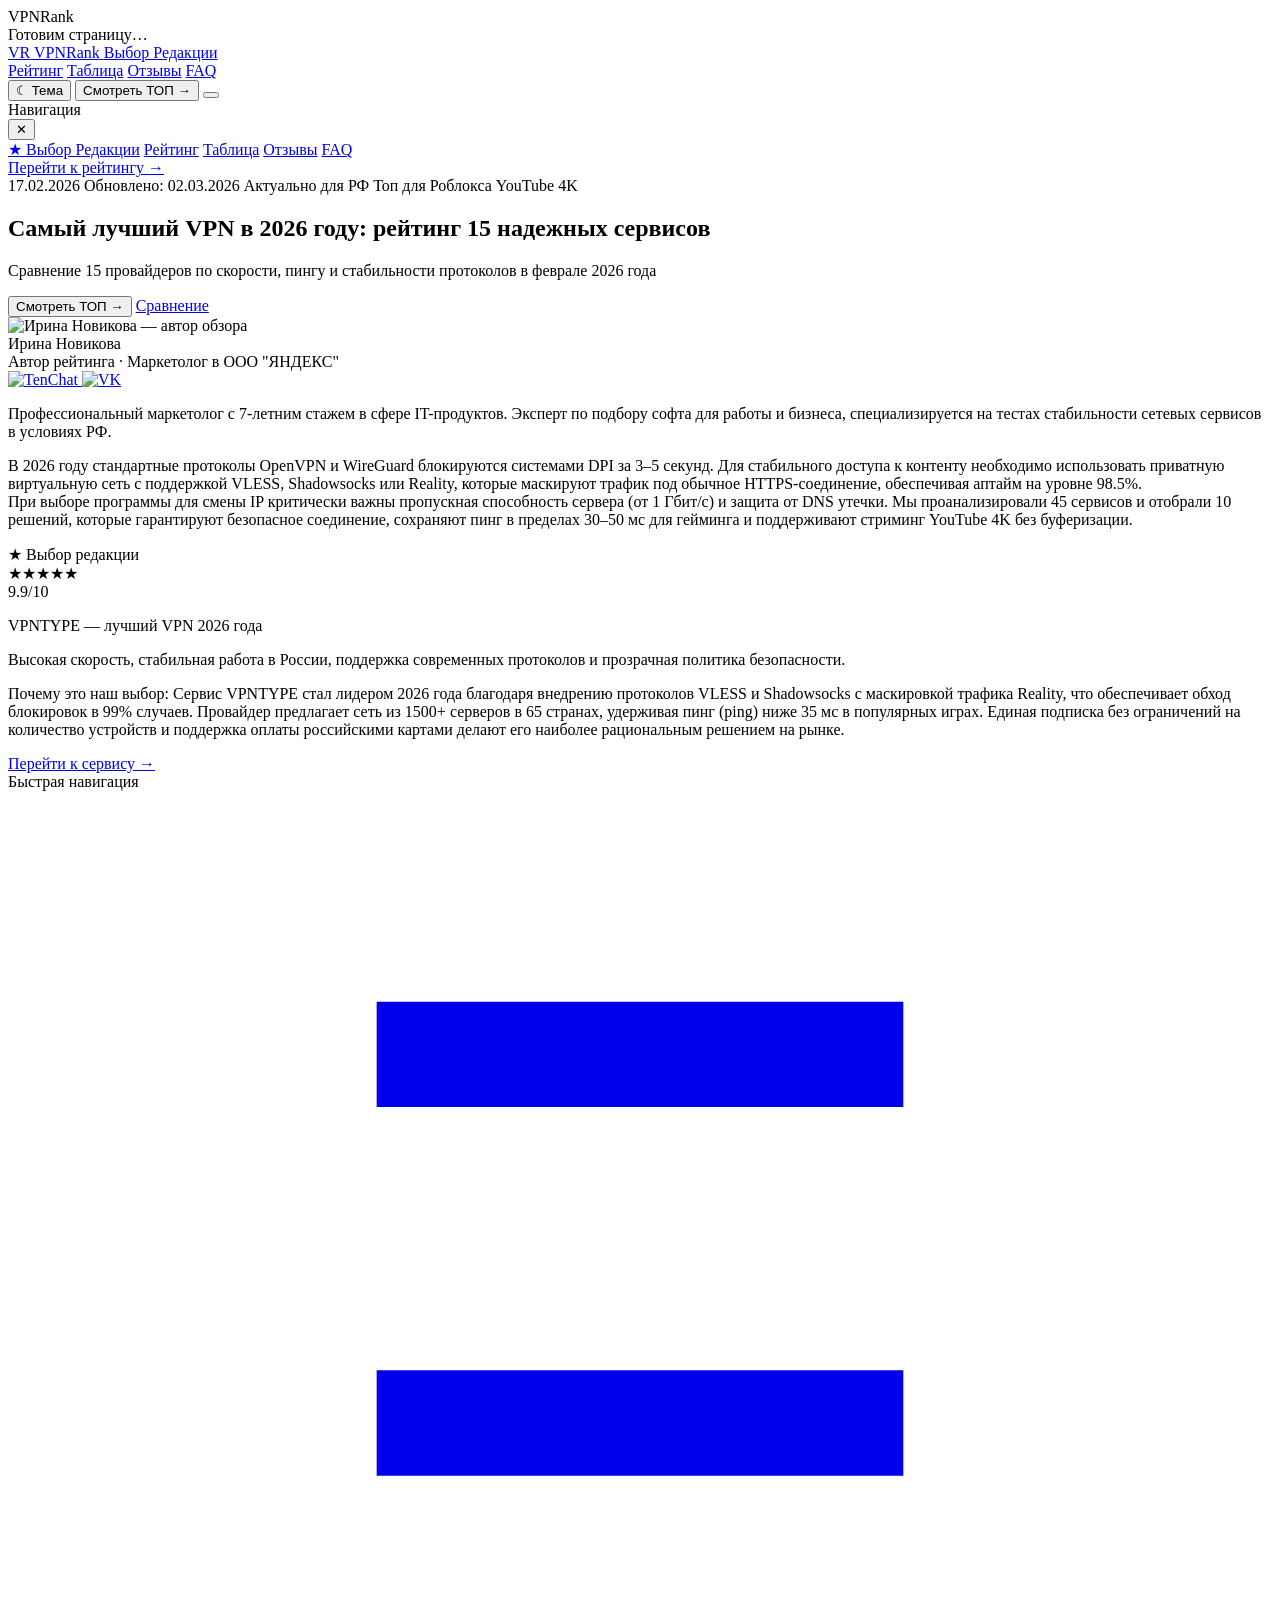
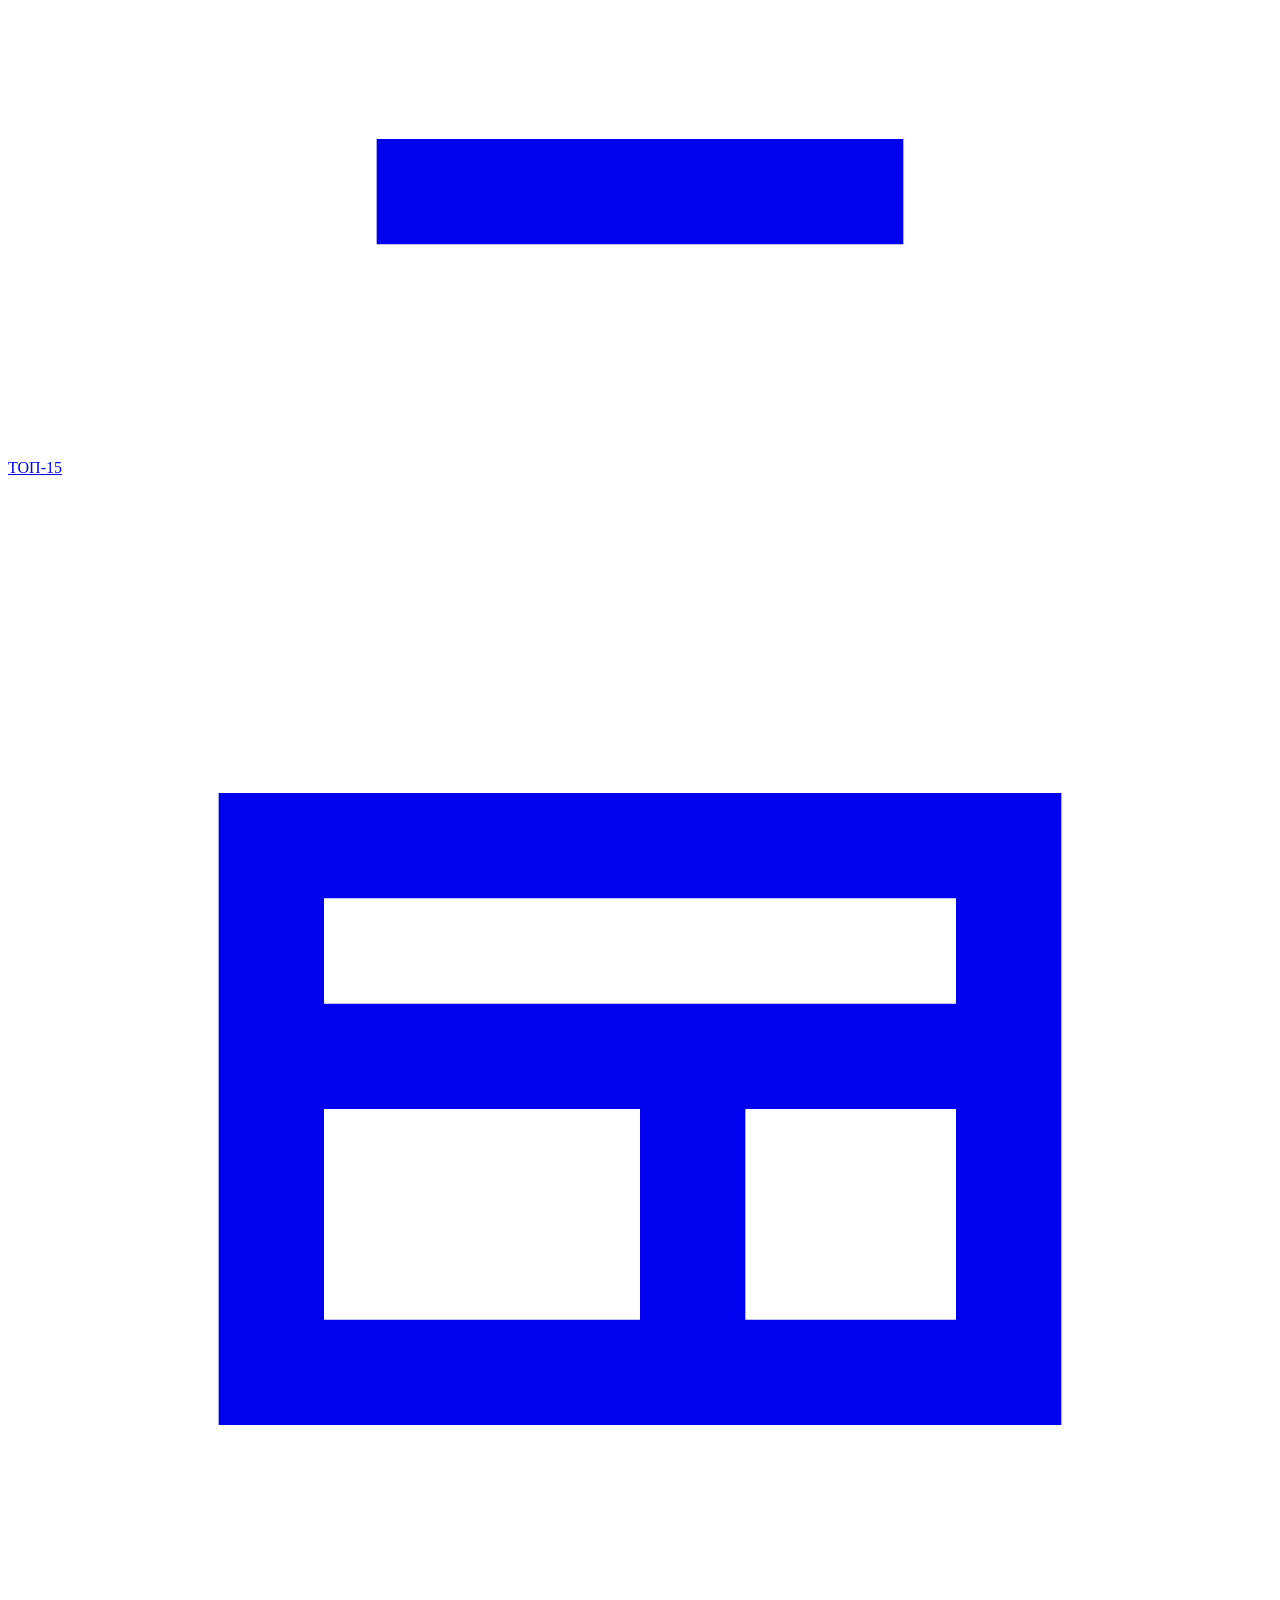
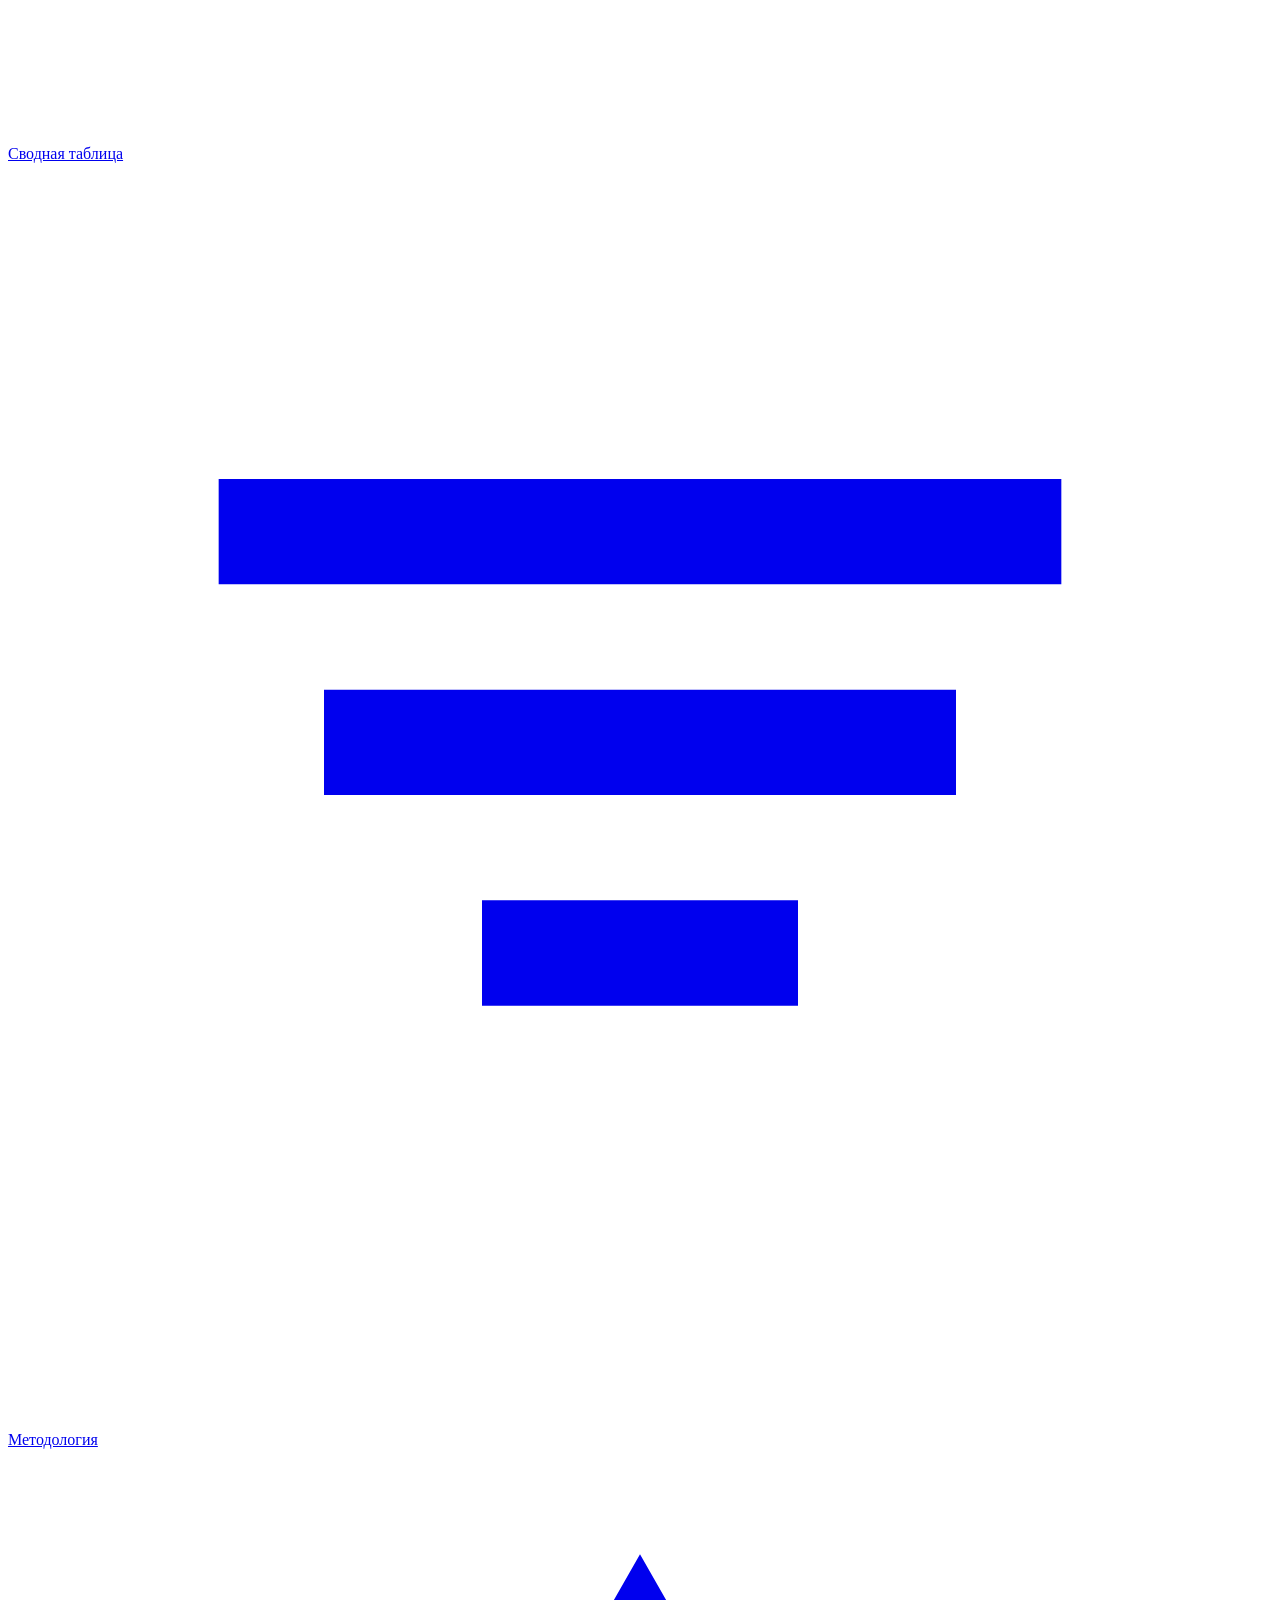
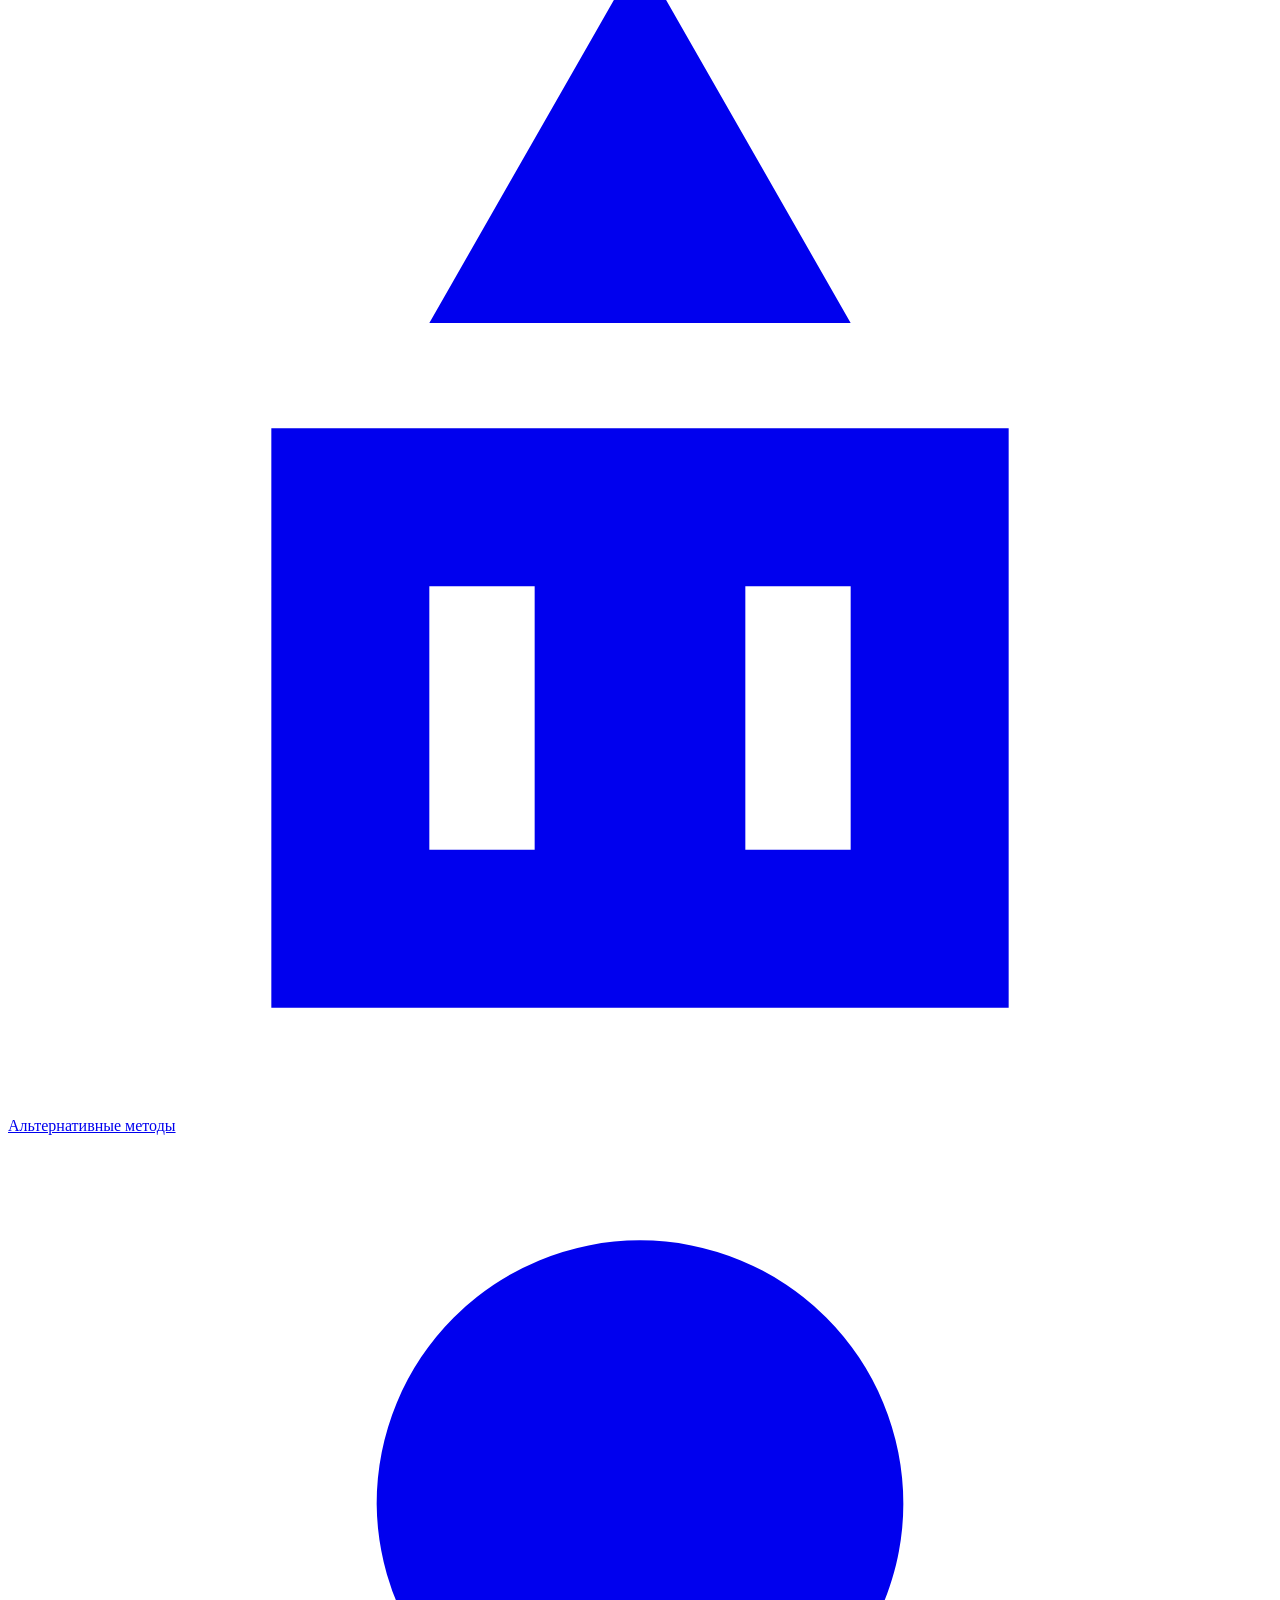
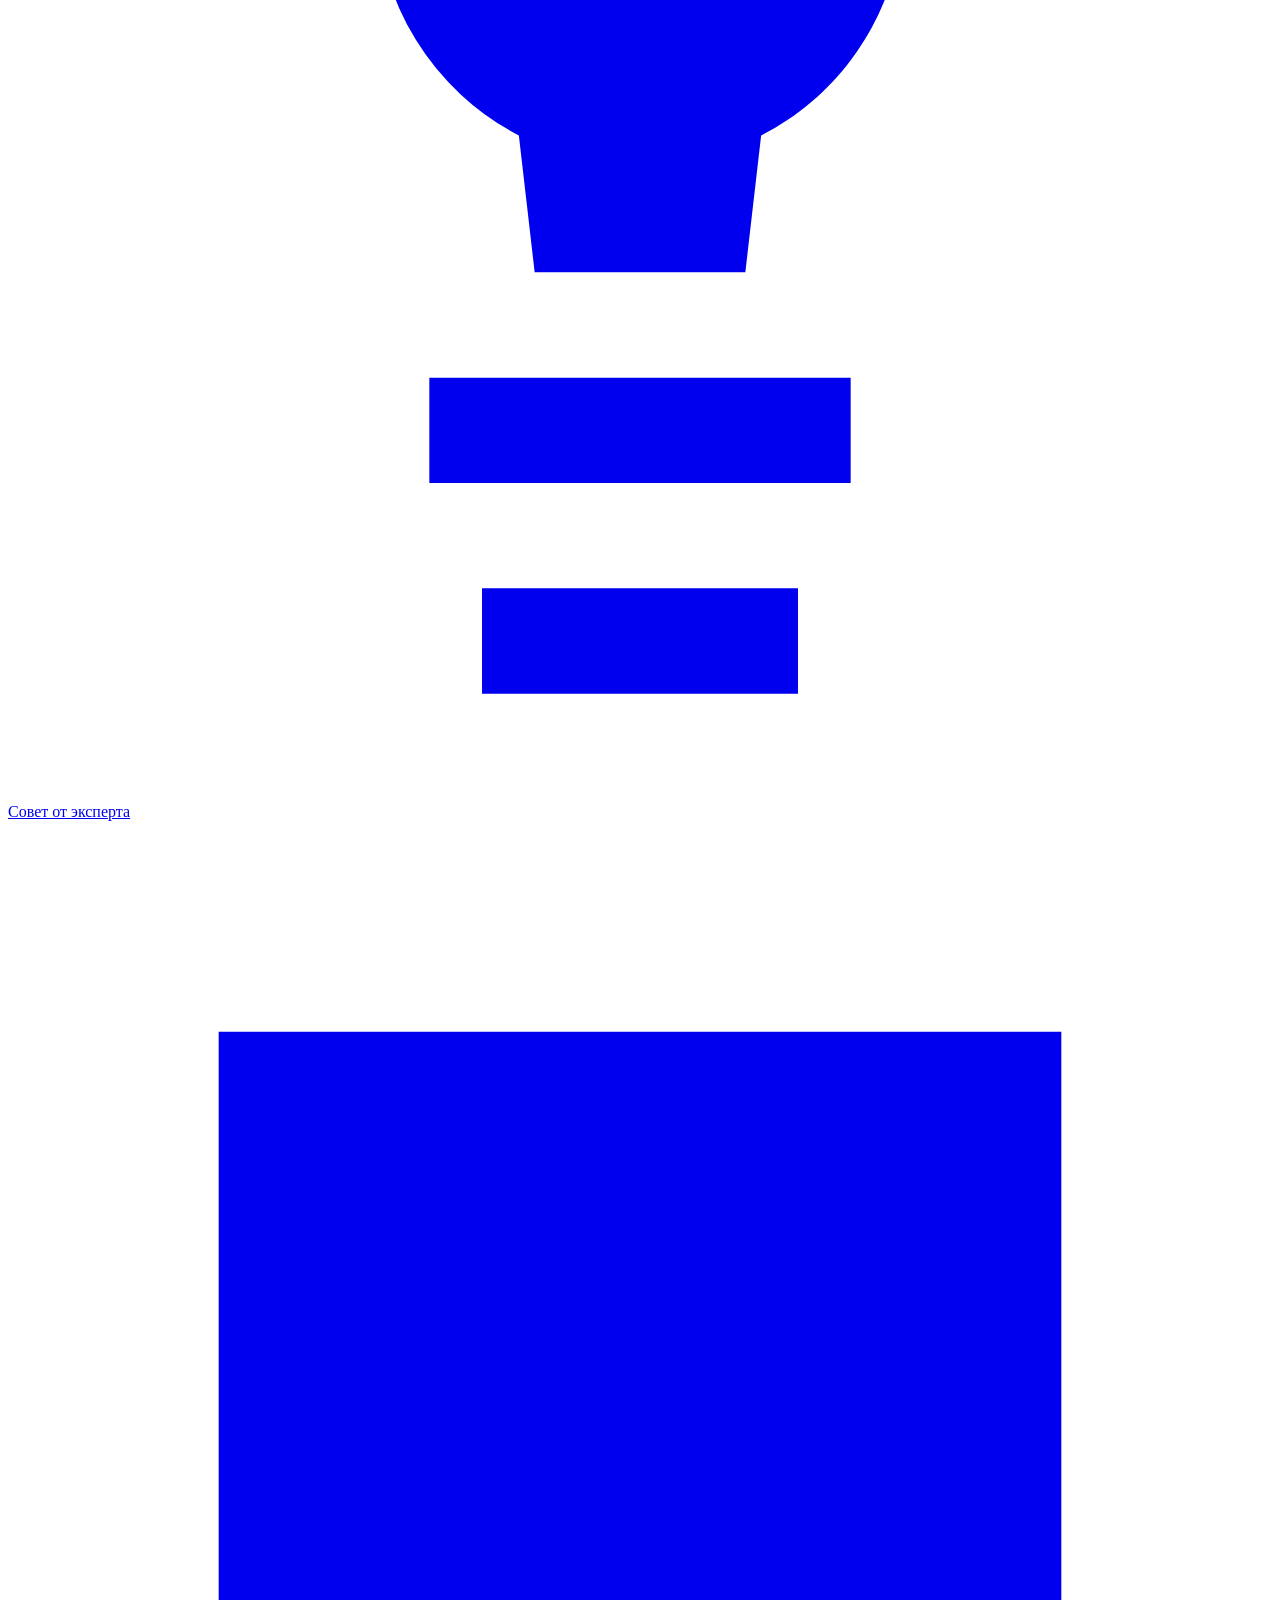
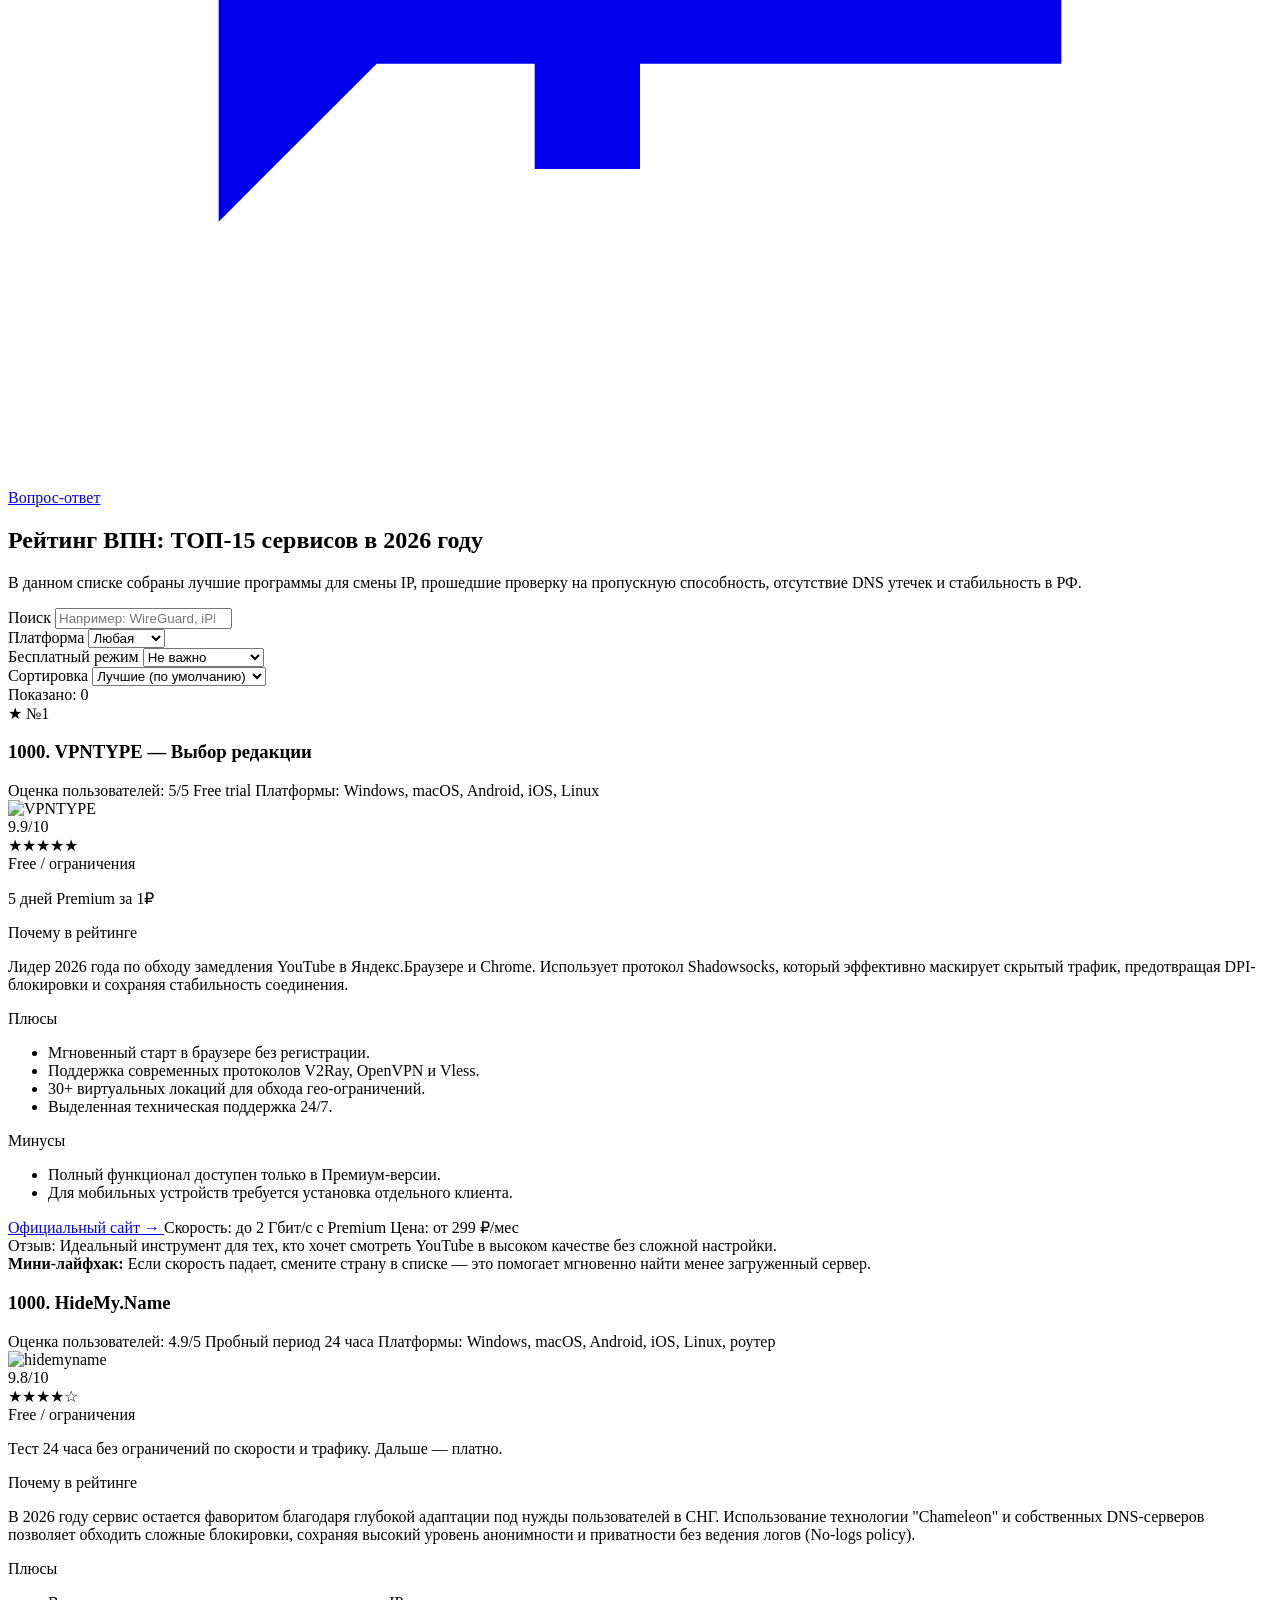
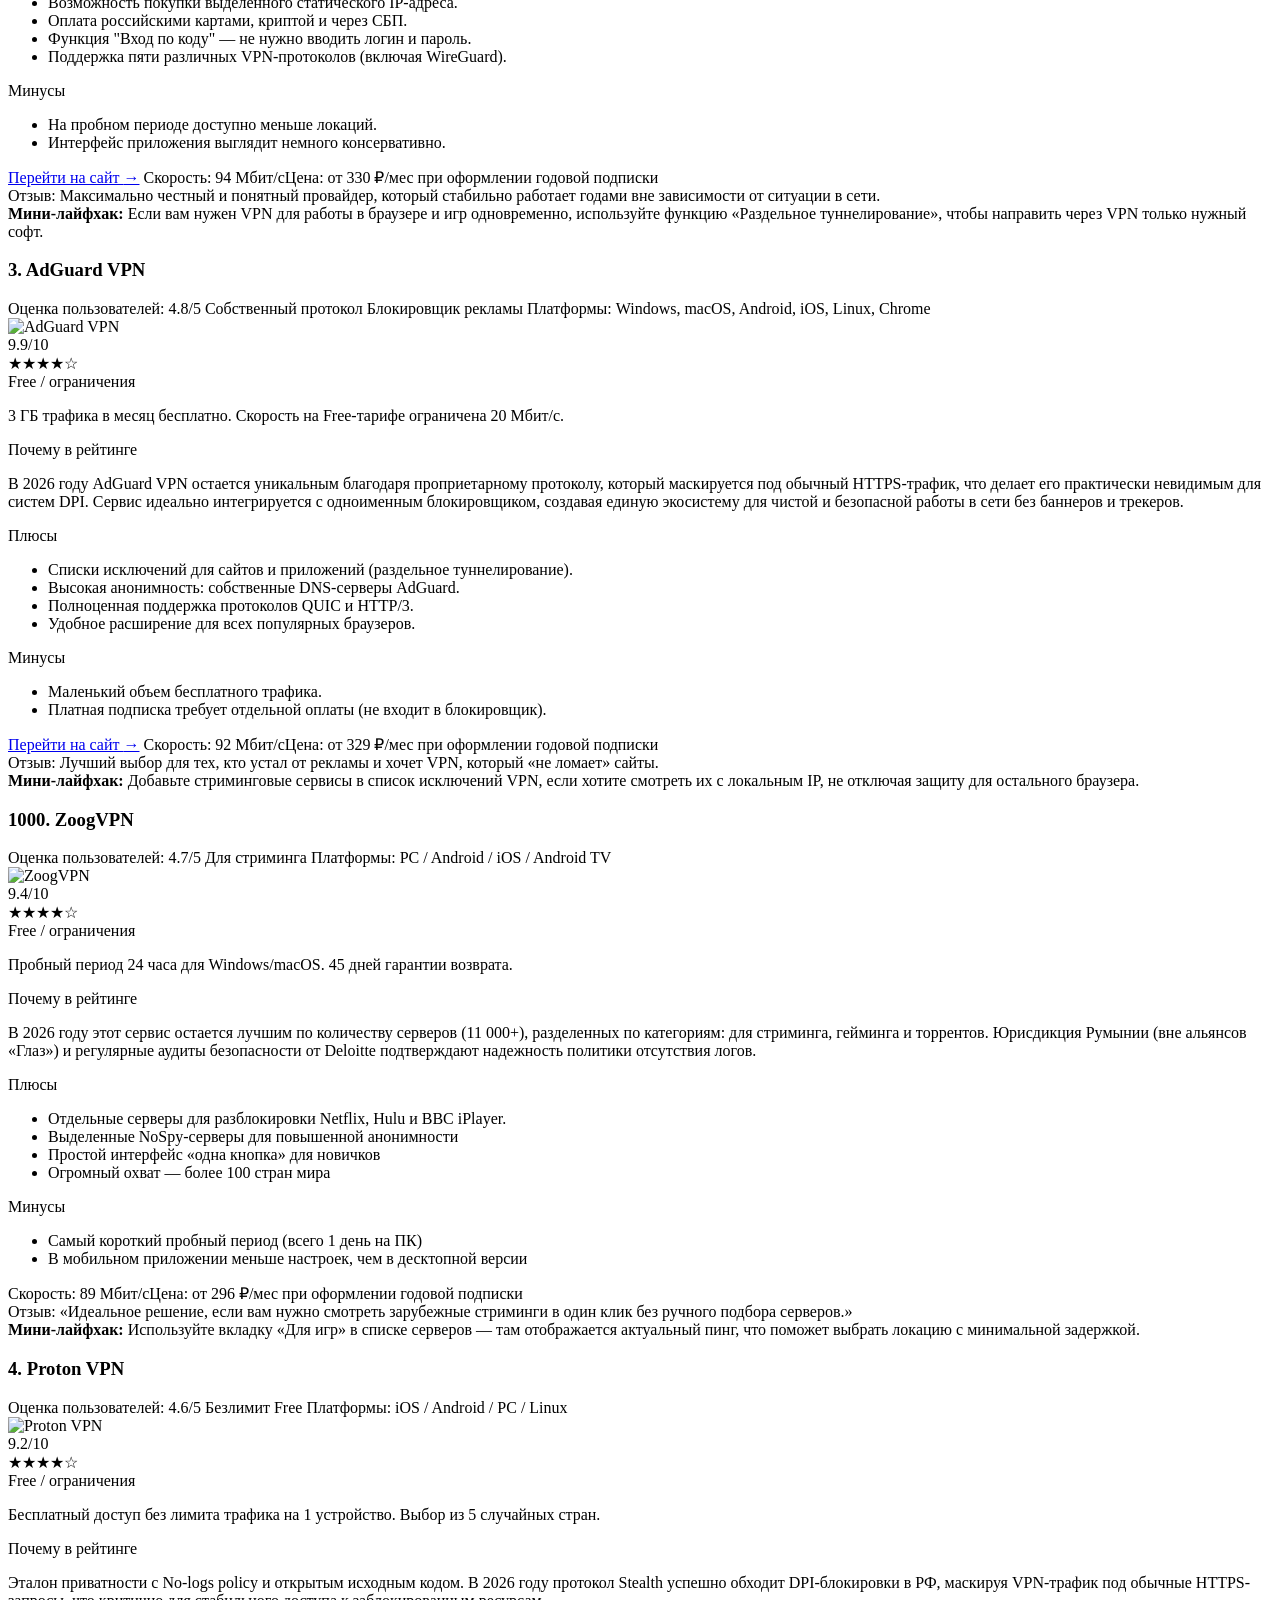
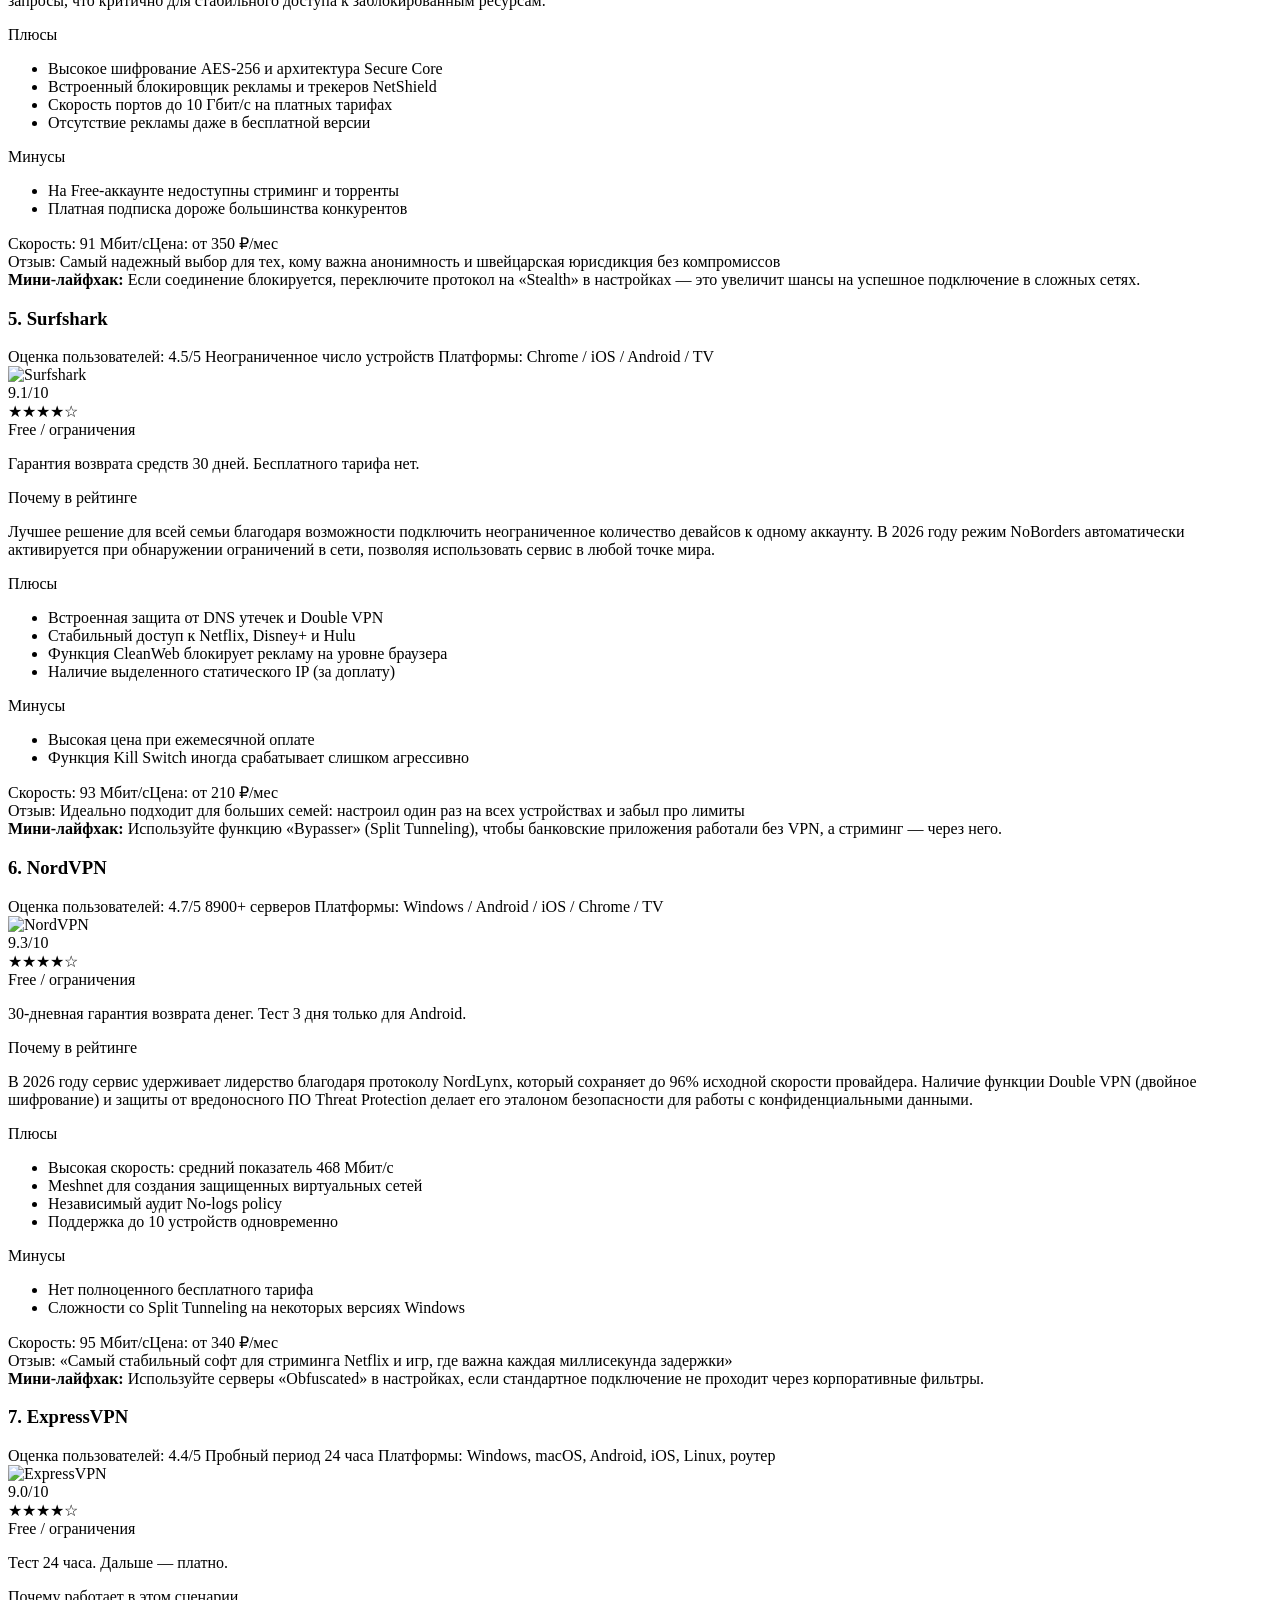
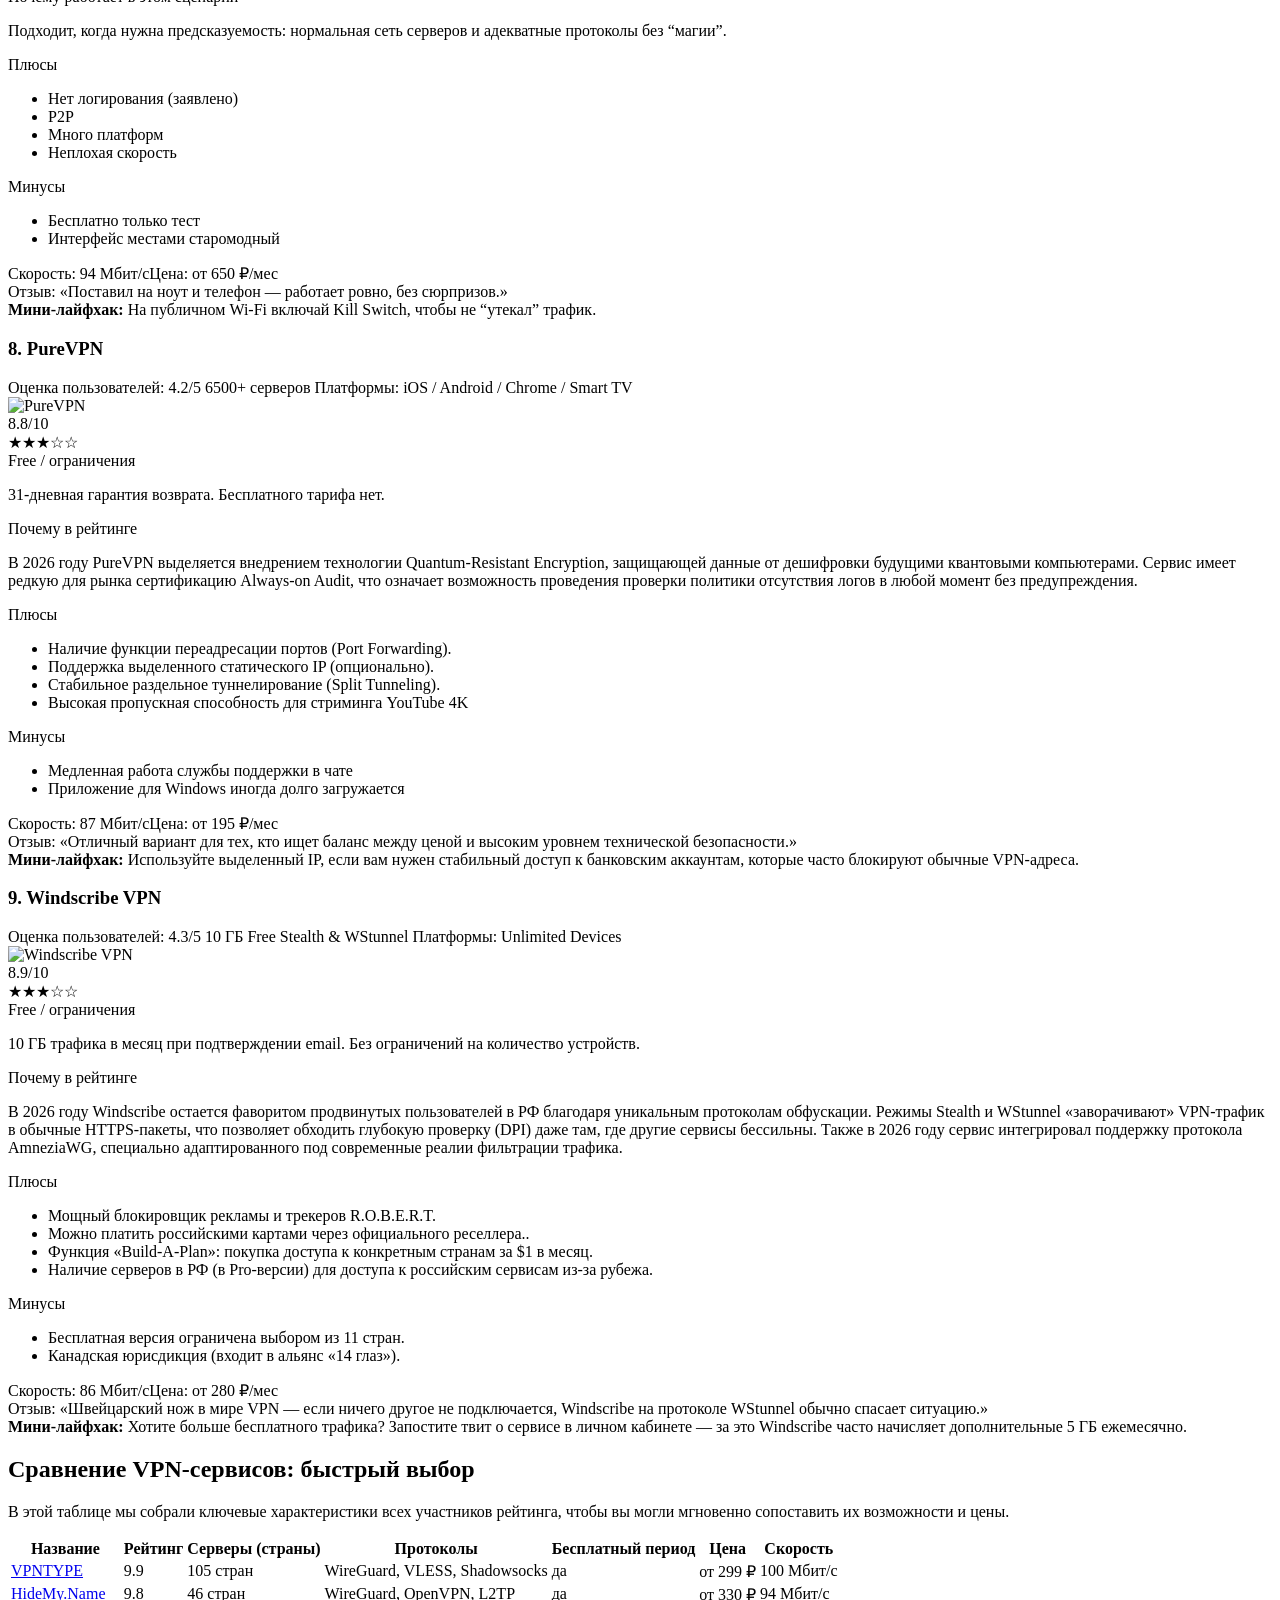
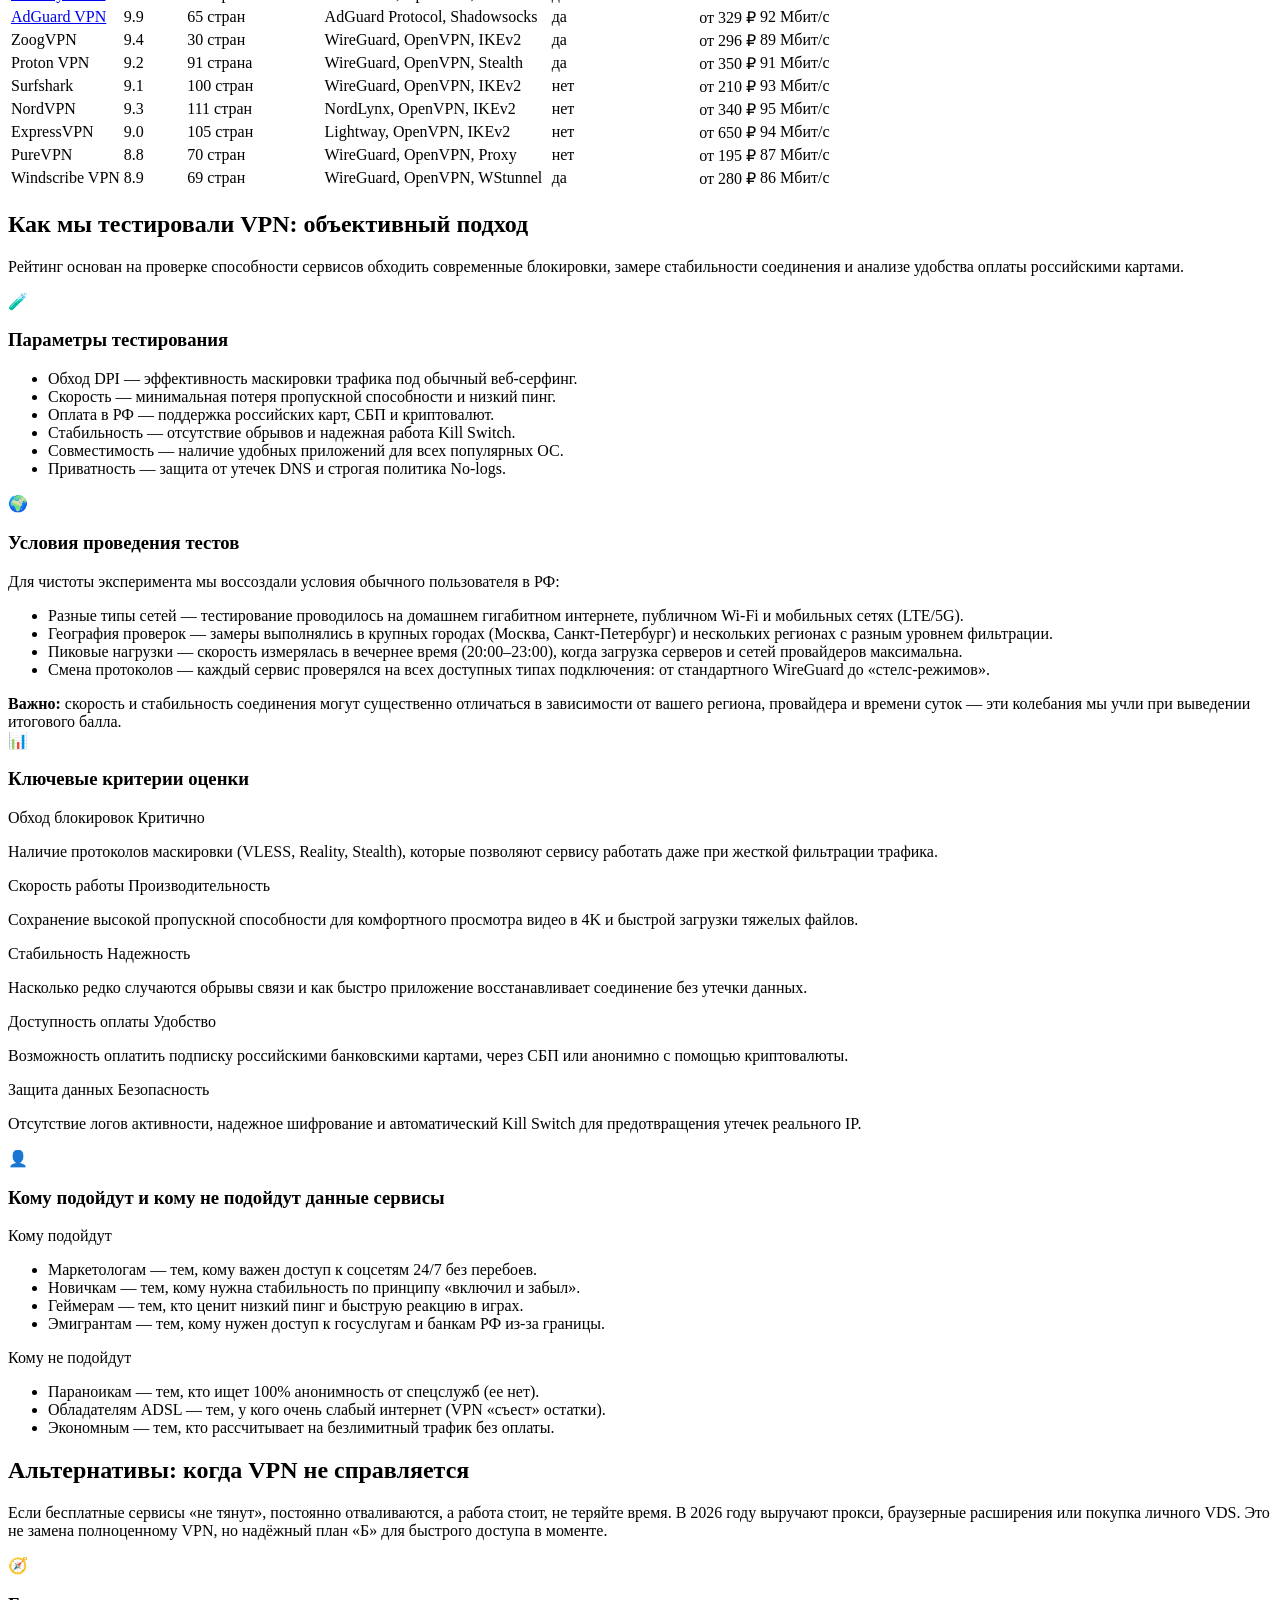
==== index.html @ 63f26bf4 "Update index.html" ====
<!doctype html>
<html lang="ru">
<head>
  <meta charset="utf-8" />
  <link rel="icon" type="image/svg+xml" href="favicon.svg">
  <link rel="apple-touch-icon" href="favicon.svg">
  <meta name="viewport" content="width=device-width, initial-scale=1" />
  <meta name="theme-color" content="#0b0f1a" />
  <meta name="yandex-verification" content="4e94176e93363c4a" />
  <!-- Yandex.Metrika counter -->
<script type="text/javascript">
    (function(m,e,t,r,i,k,a){
        m[i]=m[i]||function(){(m[i].a=m[i].a||[]).push(arguments)};
        m[i].l=1*new Date();
        for (var j = 0; j < document.scripts.length; j++) {if (document.scripts[j].src === r) { return; }}
        k=e.createElement(t),a=e.getElementsByTagName(t)[0],k.async=1,k.src=r,a.parentNode.insertBefore(k,a)
    })(window, document,'script','https://mc.yandex.ru/metrika/tag.js?id=106920926', 'ym');

    ym(106920926, 'init', {ssr:true, webvisor:true, clickmap:true, ecommerce:"dataLayer", referrer: document.referrer, url: location.href, accurateTrackBounce:true, trackLinks:true});
</script>
<noscript><div><img src="https://mc.yandex.ru/watch/106920926" style="position:absolute; left:-9999px;" alt="" /></div></noscript>
<!-- /Yandex.Metrika counter -->
  <meta name="description" content="Какой VPN выбрать в 2026 году? Тестируем 15 сервисов для YouTube, соцсетей и работы. Сравнение скорости, цен и протоколов (VLESS/Reality), которые не блокируют." />
  <title>15 Лучших VPN для России [02.03.2026]: Рейтинг рабочих сервисов</title>

  <!-- Fonts -->
  <link rel="preconnect" href="https://fonts.googleapis.com">
  <link rel="preconnect" href="https://fonts.gstatic.com" crossorigin>
  <link href="https://fonts.googleapis.com/css2?family=Manrope:wght@300;400;500;600;700;800&display=swap" rel="stylesheet">

  <link rel="stylesheet" href="./styles.css" />

  <!-- schema-->
  <script type="application/ld+json">
{
  "@context": "https://schema.org",
  "@type": "Article",
  "mainEntityOfPage": {
    "@type": "WebPage",
    "@id": "https://samyj-luchshij-vpn.github.io"
  },
  "headline": "Самый лучший VPN в 2026 году: рейтинг 15 надежных сервисов",
  "alternativeHeadline": "Рейтинг ВПН: ТОП-15 сервисов в 2026 году",
  "description": "Сравнение 15 VPN-провайдеров по скорости, пингу, стабильности, обходу DPI и удобству оплаты в России в феврале 2026 года.",
  "inLanguage": "ru-RU",
  "datePublished": "2026-02-17",
  "dateModified": "2026-03-02",
  "author": {
    "@type": "Person",
    "name": "Ирина Новикова",
    "jobTitle": "Маркетолог в ООО \"ЯНДЕКС\"",
    "description": "Профессиональный маркетолог с 7-летним стажем в сфере IT-продуктов, специализируется на тестах стабильности сетевых сервисов в условиях РФ."
  },
  "publisher": {
    "@type": "Organization",
    "name": "VPNRank",
    "logo": {
      "@type": "ImageObject",
      "url": "https://vpnrank.example.com/logo.png"
    }
  },
  "articleSection": [
    "Выбор редакции",
    "Об авторе",
    "ТОП-15",
    "Таблица сравнения",
    "Методология",
    "Отзывы",
    "FAQ",
    "Альтернативные методы",
    "Совет эксперта"
  ],
  "isPartOf": {
    "@type": "WebSite",
    "name": "VPNRank",
    "url": "https://vpnrank.example.com"
  },
  "keywords": [
    "VPN 2026",
    "лучший VPN для России",
    "обход DPI",
    "VPN для Roblox",
    "VPN для YouTube 4K",
    "рейтинг VPN-сервисов"
  ]
}
</script>
<script type="application/ld+json">
{
  "@context": "https://schema.org",
  "@type": "ItemList",
  "name": "Рейтинг VPN: ТОП-15 сервисов в 2026 году",
  "description": "Рейтинг VPN-сервисов для России с учетом обхода DPI, скорости, стабильности и удобства оплаты.",
  "itemListOrder": "https://schema.org/ItemListOrderDescending",
  "numberOfItems": 15,
  "itemListElement": [
    {
      "@type": "ListItem",
      "position": 1,
      "url": "https://samyj-luchshij-vpn.github.io#vpn-1",
      "name": "VPNTYPE"
    },
    {
      "@type": "ListItem",
      "position": 2,
      "url": "https://samyj-luchshij-vpn.github.io#vpn-2",
      "name": "HideMy.Name"
    },
    {
      "@type": "ListItem",
      "position": 3,
      "url": "https://samyj-luchshij-vpn.github.io#vpn-3",
      "name": "AdGuard VPN"
    },
    {
      "@type": "ListItem",
      "position": 4,
      "url": "https://samyj-luchshij-vpn.github.io#vpn-4",
      "name": "ZoogVPN"
    },
    {
      "@type": "ListItem",
      "position": 5,
      "url": "https://samyj-luchshij-vpn.github.io#vpn-5",
      "name": "Surfshark"
    },
    {
      "@type": "ListItem",
      "position": 6,
      "url": "https://samyj-luchshij-vpn.github.io#vpn-6",
      "name": "NordVPN"
    },
    {
      "@type": "ListItem",
      "position": 7,
      "url": "https://samyj-luchshij-vpn.github.io#vpn-7",
      "name": "Proton VPN"
    },
    {
      "@type": "ListItem",
      "position": 8,
      "url": "https://samyj-luchshij-vpn.github.io#vpn-8",
      "name": "PureVPN"
    },
    {
      "@type": "ListItem",
      "position": 9,
      "url": "https://samyj-luchshij-vpn.github.io#vpn-9",
      "name": "Windscribe VPN"
    },
    {
      "@type": "ListItem",
      "position": 10,
      "url": "https://samyj-luchshij-vpn.github.io#vpn-10",
      "name": "ExpressVPN"
    }
  ]
}
</script>
<script type="application/ld+json">
{
  "@context": "https://schema.org",
  "@graph": [
    {
      "@type": "Service",
      "@id": "https://samyj-luchshij-vpn.github.io#vpntype",
      "name": "VPNTYPE",
      "alternateName": "VPNTYPE — лучший VPN 2026 года",
      "serviceType": "VPN-сервис",
      "description": "VPN-сервис с поддержкой VLESS, Shadowsocks и Reality для обхода DPI в России, скоростью до 2 Гбит/с и доступом к более чем 30 виртуальным локациям.",
      "provider": {
        "@type": "Organization",
        "name": "VPNTYPE"
      },
      "areaServed": {
        "@type": "Country",
        "name": "Россия"
      },
      "offers": {
        "@type": "Offer",
        "price": "299",
        "priceCurrency": "RUB",
        "category": "subscription",
        "description": "Премиум‑подписка VPNTYPE с безлимитным трафиком.",
        "url": "https://vk.cc/cUpjZq",
        "availability": "https://schema.org/InStock"
      },
      "aggregateRating": {
        "@type": "AggregateRating",
        "ratingValue": "9.9",
        "bestRating": "10",
        "worstRating": "0",
        "ratingCount": 5,
        "reviewCount": 5
      }
    },
    {
      "@type": "Service",
      "@id": "https://samyj-luchshij-vpn.github.io#hidemyname",
      "name": "HideMy.Name",
      "serviceType": "VPN-сервис",
      "description": "VPN-сервис с технологией «Chameleon», собственными DNS-серверами и поддержкой оплаты российскими картами, криптовалютой и через СБП.",
      "provider": {
        "@type": "Organization",
        "name": "HideMy.Name"
      },
      "areaServed": {
        "@type": "Country",
        "name": "Россия"
      },
      "offers": {
        "@type": "Offer",
        "price": "330",
        "priceCurrency": "RUB",
        "category": "subscription",
        "description": "Подписка HideMy.Name при годовой оплате.",
        "url": "https://vk.cc/cUxOxl",
        "availability": "https://schema.org/InStock"
      },
      "aggregateRating": {
        "@type": "AggregateRating",
        "ratingValue": "9.8",
        "bestRating": "10",
        "worstRating": "0",
        "ratingCount": 4,
        "reviewCount": 4
      }
    },
    {
      "@type": "Service",
      "@id": "https://samyj-luchshij-vpn.github.io#adguardvpn",
      "name": "AdGuard VPN",
      "serviceType": "VPN-сервис",
      "description": "VPN-сервис с проприетарным протоколом AdGuard, маскирующимся под HTTPS, и встроенной экосистемой блокировки рекламы и трекеров.",
      "provider": {
        "@type": "Organization",
        "name": "AdGuard VPN"
      },
      "areaServed": {
        "@type": "Country",
        "name": "Россия"
      },
      "offers": {
        "@type": "Offer",
        "price": "329",
        "priceCurrency": "RUB",
        "category": "subscription",
        "description": "Подписка AdGuard VPN при годовой оплате.",
        "url": "https://vk.cc/cUxOkm",
        "availability": "https://schema.org/InStock"
      },
      "aggregateRating": {
        "@type": "AggregateRating",
        "ratingValue": "9.9",
        "bestRating": "10",
        "worstRating": "0",
        "ratingCount": 4,
        "reviewCount": 4
      }
    },
    {
      "@type": "Service",
      "@id": "https://samyj-luchshij-vpn.github.io#zoogvpn",
      "name": "ZoogVPN",
      "serviceType": "VPN-сервис",
      "description": "VPN-сервис с более чем 11 000 серверами, отдельными локациями для стриминга, гейминга и торрентов и юрисдикцией в Румынии.",
      "provider": {
        "@type": "Organization",
        "name": "ZoogVPN"
      },
      "areaServed": {
        "@type": "Country",
        "name": "Россия"
      },
      "offers": {
        "@type": "Offer",
        "price": "296",
        "priceCurrency": "RUB",
        "category": "subscription",
        "description": "Подписка ZoogVPN при годовой оплате.",
        "url": "https://samyj-luchshij-vpn.github.io#zoogvpn",
        "availability": "https://schema.org/InStock"
      },
      "aggregateRating": {
        "@type": "AggregateRating",
        "ratingValue": "9.4",
        "bestRating": "10",
        "worstRating": "0",
        "ratingCount": 4,
        "reviewCount": 4
      }
    },
    {
      "@type": "Service",
      "@id": "https://samyj-luchshij-vpn.github.io#surfshark",
      "name": "Surfshark",
      "serviceType": "VPN-сервис",
      "description": "VPN-сервис с неограниченным числом подключаемых устройств, режимом NoBorders и функцией CleanWeb для блокировки рекламы.",
      "provider": {
        "@type": "Organization",
        "name": "Surfshark"
      },
      "areaServed": {
        "@type": "Country",
        "name": "Россия"
      },
      "offers": {
        "@type": "Offer",
        "price": "210",
        "priceCurrency": "RUB",
        "category": "subscription",
        "description": "Подписка Surfshark с возможностью подключить неограниченное число устройств.",
        "url": "https://samyj-luchshij-vpn.github.io#surfshark",
        "availability": "https://schema.org/InStock"
      },
      "aggregateRating": {
        "@type": "AggregateRating",
        "ratingValue": "9.1",
        "bestRating": "10",
        "worstRating": "0",
        "ratingCount": 4,
        "reviewCount": 4
      }
    },
    {
      "@type": "Service",
      "@id": "https://samyj-luchshij-vpn.github.io#nordvpn",
      "name": "NordVPN",
      "serviceType": "VPN-сервис",
      "description": "VPN-сервис с протоколом NordLynx, поддержкой Meshnet, Double VPN и независимым аудитом политики отсутствия логов.",
      "provider": {
        "@type": "Organization",
        "name": "NordVPN"
      },
      "areaServed": {
        "@type": "Country",
        "name": "Россия"
      },
      "offers": {
        "@type": "Offer",
        "price": "340",
        "priceCurrency": "RUB",
        "category": "subscription",
        "description": "Подписка NordVPN при помесячной оплате.",
        "url": "https://samyj-luchshij-vpn.github.io#nordvpn",
        "availability": "https://schema.org/InStock"
      },
      "aggregateRating": {
        "@type": "AggregateRating",
        "ratingValue": "9.3",
        "bestRating": "10",
        "worstRating": "0",
        "ratingCount": 4,
        "reviewCount": 5
      }
    },
    {
      "@type": "Service",
      "@id": "https://samyj-luchshij-vpn.github.io#protonvpn",
      "name": "Proton VPN",
      "serviceType": "VPN-сервис",
      "description": "VPN-сервис с No-logs policy, открытым исходным кодом и протоколом Stealth для обхода DPI в России.",
      "provider": {
        "@type": "Organization",
        "name": "Proton VPN"
      },
      "areaServed": {
        "@type": "Country",
        "name": "Россия"
      },
      "offers": {
        "@type": "Offer",
        "price": "350",
        "priceCurrency": "RUB",
        "category": "subscription",
        "description": "Платная подписка Proton VPN с поддержкой Secure Core и NetShield.",
        "url": "https://samyj-luchshij-vpn.github.io#protonvpn",
        "availability": "https://schema.org/InStock"
      },
      "aggregateRating": {
        "@type": "AggregateRating",
        "ratingValue": "9.2",
        "bestRating": "10",
        "worstRating": "0",
        "ratingCount": 4,
        "reviewCount": 4
      }
    },
    {
      "@type": "Service",
      "@id": "https://samyj-luchshij-vpn.github.io#purevpn",
      "name": "PureVPN",
      "serviceType": "VPN-сервис",
      "description": "VPN-сервис с технологией Quantum-Resistant Encryption, Always-on Audit и поддержкой Port Forwarding и Split Tunneling.",
      "provider": {
        "@type": "Organization",
        "name": "PureVPN"
      },
      "areaServed": {
        "@type": "Country",
        "name": "Россия"
      },
      "offers": {
        "@type": "Offer",
        "price": "195",
        "priceCurrency": "RUB",
        "category": "subscription",
        "description": "Подписка PureVPN при годовой оплате.",
        "url": "https://samyj-luchshij-vpn.github.io#purevpn",
        "availability": "https://schema.org/InStock"
      },
      "aggregateRating": {
        "@type": "AggregateRating",
        "ratingValue": "8.8",
        "bestRating": "10",
        "worstRating": "0",
        "ratingCount": 4,
        "reviewCount": 4
      }
    },
    {
      "@type": "Service",
      "@id": "https://samyj-luchshij-vpn.github.io#windscribe",
      "name": "Windscribe VPN",
      "serviceType": "VPN-сервис",
      "description": "VPN-сервис с режимами Stealth и WStunnel для обхода DPI, интеграцией AmneziaWG и блокировщиком R.O.B.E.R.T.",
      "provider": {
        "@type": "Organization",
        "name": "Windscribe VPN"
      },
      "areaServed": {
        "@type": "Country",
        "name": "Россия"
      },
      "offers": {
        "@type": "Offer",
        "price": "280",
        "priceCurrency": "RUB",
        "category": "subscription",
        "description": "Подписка Windscribe VPN с возможностью безлимитного числа устройств.",
        "url": "https://samyj-luchshij-vpn.github.io#windscribe",
        "availability": "https://schema.org/InStock"
      },
      "aggregateRating": {
        "@type": "AggregateRating",
        "ratingValue": "8.9",
        "bestRating": "10",
        "worstRating": "0",
        "ratingCount": 4,
        "reviewCount": 4
      }
    },
    {
      "@type": "Service",
      "@id": "https://samyj-luchshij-vpn.github.io#expressvpn",
      "name": "ExpressVPN",
      "serviceType": "VPN-сервис",
      "description": "VPN-сервис с протоколом Lightway, поддержкой P2P и широким набором приложений для разных платформ.",
      "provider": {
        "@type": "Organization",
        "name": "ExpressVPN"
      },
      "areaServed": {
        "@type": "Country",
        "name": "Россия"
      },
      "offers": {
        "@type": "Offer",
        "price": "650",
        "priceCurrency": "RUB",
        "category": "subscription",
        "description": "Подписка ExpressVPN при помесячной оплате.",
        "url": "https://samyj-luchshij-vpn.github.io#expressvpn",
        "availability": "https://schema.org/InStock"
      },
      "aggregateRating": {
        "@type": "AggregateRating",
        "ratingValue": "9.0",
        "bestRating": "10",
        "worstRating": "0",
        "ratingCount": 4,
        "reviewCount": 4
      }
    }
  ]
}
</script>
<script type="application/ld+json">
{
  "@context": "https://schema.org",
  "@type": "FAQPage",
  "mainEntity": [
    {
      "@type": "Question",
      "name": "Законно ли использовать VPN в России?",
      "acceptedAnswer": {
        "@type": "Answer",
        "text": "Наказания за сам факт подключения к VPN для частных лиц нет. Ограничения касаются рекламы VPN-сервисов и доступа к запрещенным законом ресурсам."
      }
    },
    {
      "@type": "Question",
      "name": "Почему перестал работать мой старый VPN?",
      "acceptedAnswer": {
        "@type": "Answer",
        "text": "В 2026 году DPI-фильтры провайдеров научились распознавать стандартные протоколы вроде WireGuard и OpenVPN. Сейчас стабильно работают только VPN-сервисы с маскировкой трафика (VLESS, Reality и аналогичные режимы)."
      }
    },
    {
      "@type": "Question",
      "name": "Влияет ли VPN на заряд батареи смартфона?",
      "acceptedAnswer": {
        "@type": "Answer",
        "text": "Да, шифрование трафика увеличивает нагрузку на процессор, поэтому смартфон разряжается быстрее примерно на 5–10%. Современные протоколы вроде VLESS обычно расходуют меньше ресурсов."
      }
    },
    {
      "@type": "Question",
      "name": "Можно ли оплатить зарубежный VPN картой «Мир»?",
      "acceptedAnswer": {
        "@type": "Answer",
        "text": "Напрямую — практически нет. Рабочие варианты: оплата через СБП у посредников, использование криптовалюты или покупка подарочных карт (Gift Cards) для нужного сервиса."
      }
    },
    {
      "@type": "Question",
      "name": "Снижает ли VPN скорость интернета?",
      "acceptedAnswer": {
        "@type": "Answer",
        "text": "Любой VPN снижает скорость на 10–30% из-за шифрования и удаленности сервера. Если скорость падает в разы, стоит сменить сервер на более близкий, например в Турции или Казахстане."
      }
    },
    {
      "@type": "Question",
      "name": "Безопасно ли заходить в банковские приложения через VPN?",
      "acceptedAnswer": {
        "@type": "Answer",
        "text": "Шифрование VPN безопасно для банковских приложений, но сами банки могут блокировать вход с зарубежных IP. В таких случаях помогает функция Split Tunneling: банки работают без VPN, а остальной трафик — через него."
      }
    },
    {
      "@type": "Question",
      "name": "Что делать, если VPN подключен, но сайты не открываются?",
      "acceptedAnswer": {
        "@type": "Answer",
        "text": "Часто проблема связана с утечкой DNS. Попробуйте включить Private DNS или сменить DNS-сервер, отключить IPv6 и выбрать другой VPN-сервер в приложении."
      }
    },
    {
      "@type": "Question",
      "name": "Нужно ли выключать VPN, когда я им не пользуюсь?",
      "acceptedAnswer": {
        "@type": "Answer",
        "text": "Да, имеет смысл отключать VPN, когда он не нужен: так экономится заряд батареи, уменьшается расход трафика и корректнее работает геолокация сервисов вроде такси и доставки."
      }
    },
    {
      "@type": "Question",
      "name": "Работает ли YouTube через VPN в 4K?",
      "acceptedAnswer": {
        "@type": "Answer",
        "text": "Да, при условии, что пропускная способность VPN-сервера не ниже 25–30 Мбит/с. Для стабильного 4K в 2026 году обычно подходят только платные VPN с оптимизированными серверами под стриминг."
      }
    },
    {
      "@type": "Question",
      "name": "Как понять, что VPN ворует мои данные?",
      "acceptedAnswer": {
        "@type": "Answer",
        "text": "Подозрительными признаками являются навязчивая реклама, запрос доступа к SMS и звонкам, а также «вечный бесплатный безлимит». Проверить утечку реального IP можно, зайдя на сайты проверки IP при включенном VPN."
      }
    }
  ]
}
</script>
<script type="application/ld+json">
{
  "@context": "https://schema.org",
  "@graph": [
    {
      "@type": "Review",
      "@id": "https://samyj-luchshij-vpn.github.io#review-adguard",
      "itemReviewed": {
        "@type": "Service",
        "name": "AdGuard VPN"
      },
      "author": {
        "@type": "Person",
        "name": "Артём"
      },
      "reviewBody": "Лучший выбор для тех, кто не хочет возиться. Скорость в 4K держит стабильно, оплатил картой через их бота. Для YouTube в РФ сейчас мастхэв.",
      "reviewRating": {
        "@type": "Rating",
        "ratingValue": "9.8",
        "bestRating": "10",
        "worstRating": "0"
      },
      "datePublished": "2026-02-17"
    },
    {
      "@type": "Review",
      "@id": "https://samyj-luchshij-vpn.github.io#review-redcat",
      "itemReviewed": {
        "@type": "Service",
        "name": "RedCat VPN"
      },
      "author": {
        "@type": "Person",
        "name": "Марина"
      },
      "reviewBody": "Бесплатного режима хватает для мессенджеров, но для видео взяла премиум. Радует, что приложение простое и не вылетает на айфоне каждые пять минут.",
      "reviewRating": {
        "@type": "Rating",
        "ratingValue": "8.5",
        "bestRating": "10",
        "worstRating": "0"
      },
      "datePublished": "2026-01-11"
    },
    {
      "@type": "Review",
      "@id": "https://samyj-luchshij-vpn.github.io#review-expressvpn",
      "itemReviewed": {
        "@type": "Service",
        "name": "ExpressVPN"
      },
      "author": {
        "@type": "Person",
        "name": "Дмитрий"
      },
      "reviewBody": "Раньше был королем, сейчас в РФ работает через раз. Приходится постоянно менять протоколы. За такую цену ожидаешь более стабильного коннекта.",
      "reviewRating": {
        "@type": "Rating",
        "ratingValue": "7.2",
        "bestRating": "10",
        "worstRating": "0"
      },
      "datePublished": "2025-12-30"
    },
    {
      "@type": "Review",
      "@id": "https://samyj-luchshij-vpn.github.io#review-purevpn",
      "itemReviewed": {
        "@type": "Service",
        "name": "PureVPN"
      },
      "author": {
        "@type": "Person",
        "name": "Светлана"
      },
      "reviewBody": "Использую для удаленки. Радует раздельное туннелирование: почта идет через VPN, а банки видят мой реальный IP. Очень удобно и безопасно.",
      "reviewRating": {
        "@type": "Rating",
        "ratingValue": "9.4",
        "bestRating": "10",
        "worstRating": "0"
      },
      "datePublished": "2026-01-12"
    }
  ]
}
</script>

</head>

<body>
  <!-- Preloader -->
  <div class="preloader" data-preloader>
    <div class="preloader__inner">
      <div class="preloader__logo">VPN<span>Rank</span></div>
      <div class="preloader__bar"><span></span></div>
      <div class="preloader__hint">Готовим страницу…</div>
    </div>
  </div>

  <!-- Ambient background -->
  <div class="bg">
    <div class="bg__blob bg__blob--a" aria-hidden="true"></div>
    <div class="bg__blob bg__blob--b" aria-hidden="true"></div>
    <div class="bg__grid" aria-hidden="true"></div>
    <div class="bg__noise" aria-hidden="true"></div>
  </div>

  <!-- Top progress -->
  <div class="scroll-progress" aria-hidden="true"><span></span></div>

  <!-- Header (первый блок будем делать следующим сообщением) -->
<header class="header" id="top" data-header>
  <div class="container header__inner">
    <a class="brand" href="#top" aria-label="На верх страницы">
      <span class="brand__mark">VR</span>
      <span class="brand__text">VPNRank</span>
    </a>

    <!-- ✅ Выбор редакции — отдельная заметная кнопка (справа от лого, левее меню) -->
    <a href="#editor-choice" class="btn btn--editor header__editor">
      Выбор Редакции
    </a>

    <nav class="nav" data-nav>
      <a href="#rating">Рейтинг</a>
      <a href="#compare">Таблица</a>
      <a href="#reviews">Отзывы</a>
      <a href="#faq">FAQ</a>
    </nav>

    <div class="header__actions" data-header-actions>
      <button class="btn btn--ghost" data-theme-toggle type="button" aria-label="Переключить тему">
        <span class="btn__icon" aria-hidden="true">☾</span>
        <span class="btn__text">Тема</span>
      </button>

      <button class="btn btn--primary" data-scroll-to="#rating" type="button">
        Смотреть ТОП
        <span class="btn__arrow" aria-hidden="true">→</span>
      </button>

      <button class="burger" type="button" data-burger aria-label="Открыть меню">
        <span></span><span></span><span></span>
      </button>
    </div>
  </div>

  <!-- Mobile drawer -->
  <div class="drawer" data-drawer>
    <div class="drawer__panel">
      <div class="drawer__top">
        <div class="drawer__title">Навигация</div>
        <button class="drawer__close" data-drawer-close type="button" aria-label="Закрыть меню">✕</button>
      </div>

      <div class="drawer__links">
        <a href="#editor-choice" data-drawer-link class="drawer__editor">★ Выбор Редакции</a>
        <a href="#rating" data-drawer-link>Рейтинг</a>
        <a href="#compare" data-drawer-link>Таблица</a>
        <a href="#reviews" data-drawer-link>Отзывы</a>
        <a href="#faq" data-drawer-link>FAQ</a>
      </div>

      <div class="drawer__bottom">
  <a href="#rating" class="btn btn--primary w-full" data-drawer-link>
    Перейти к рейтингу
    <span class="btn__arrow" aria-hidden="true">→</span>
  </a>
</div>
    </div>

    <div class="drawer__backdrop" data-drawer-close aria-hidden="true"></div>
  </div>
</header>


  <main>
    <!-- HERO / Intro (после шапки) -->
<section class="hero" id="hero">
  <div class="container hero__grid">

    <!-- Left: Title -->
    <div class="hero__left">
      <div class="hero__tags" aria-label="Служебная информация">
        <span class="tag"><time datetime="2026-02-17">17.02.2026</time></span>
        <span class="tag">Обновлено: <time datetime="2026-03-02">02.03.2026</time></span>
        <span class="tag tag--pin">Актуально для РФ</span>
        <span class="tag tag--pin">Топ для Роблокса</span>
        <span class="tag tag--pin">YouTube 4K</span>
        <!-- сюда можно добавлять новые теги -->
      </div>

      <h1 class="hero__title">
        Самый лучший VPN в 2026 году: рейтинг 15 надежных сервисов
      </h1>

      <p class="hero__subtitle">
        Сравнение 15 провайдеров по скорости, пингу и стабильности протоколов в феврале 2026 года
      </p>

      <div class="hero__cta">
        <button class="btn btn--primary" data-scroll-to="#rating" type="button">
          Смотреть ТОП
          <span class="btn__arrow" aria-hidden="true">→</span>
        </button>
        <a class="btn btn--ghost" href="#compare">Сравнение</a>
      </div>
    </div>

    <!-- Right: Author -->
    <aside class="author" aria-label="Об авторе">
      <div class="author__top">
        <div class="author__avatar">
  <img src="author.webp" alt="Ирина Новикова — автор обзора" loading="lazy">
</div>
        <div class="author__meta">
          <div class="author__name">Ирина Новикова</div>
          <div class="author__role">Автор рейтинга · Маркетолог в ООО "ЯНДЕКС"</div>
        </div>
      </div>

      <div class="author__links" aria-label="Социальные сети">
        <a class="soc--plain" href="https://tenchat.ru/search/people?searchStr=%D0%98%D1%80%D0%B8%D0%BD%D0%B0+%D0%9D%D0%BE%D0%B2%D0%B8%D0%BA%D0%BE%D0%B2%D0%B0" target="_blank" rel="noopener nofollow" aria-label="TenChat">
            <img src="th.svg" alt="TenChat">
        </a>

        <a class="soc--plain" href="https://vk.cc/cUxPHl" target="_blank" rel="noopener nofollow" aria-label="VK">
            <img src="vk.svg" alt="VK">
        </a>
        </div>

      <p class="author__about">
        Профессиональный маркетолог с 7-летним стажем в сфере IT-продуктов. Эксперт по подбору софта для работы и бизнеса, специализируется на тестах стабильности сетевых сервисов в условиях РФ.
      </p>
    </aside>

  </div>
</section>


    <!-- BLOCK: Editor Choice -->
<section class="lead" id="editor-choice">
  <div class="container lead__grid">

    <!-- LEFT -->
    <div class="lead__content">

      <p class="lead__text">
        В 2026 году стандартные протоколы OpenVPN и WireGuard блокируются системами DPI за 3–5 секунд. Для стабильного доступа к контенту необходимо использовать приватную виртуальную сеть с поддержкой VLESS, Shadowsocks или Reality, которые маскируют трафик под обычное HTTPS-соединение, обеспечивая аптайм на уровне 98.5%.
         <br>   
        При выборе программы для смены IP критически важны пропускная способность сервера (от 1 Гбит/с) и защита от DNS утечки. Мы проанализировали 45 сервисов и отобрали 10 решений, которые гарантируют безопасное соединение, сохраняют пинг в пределах 30–50 мс для гейминга и поддерживают стриминг YouTube 4K без буферизации.
      </p>

      <div class="editor-choice">
  <div class="editor-choice__particles" aria-hidden="true"></div>

  <div class="editor-choice__top">
    <div class="editor-choice__badge">★ Выбор редакции</div>

    <div class="editor-choice__rating" aria-label="Рейтинг редакции 5 из 5">
      <div class="stars" aria-hidden="true">
        <span>★</span><span>★</span><span>★</span><span>★</span><span>★</span>
      </div>
      <div class="editor-choice__score">9.9/10</div>
    </div>
  </div>

  <div class="editor-choice__body">
    <div class="editor-choice__info">
      <p class="editor-choice__title">VPNTYPE — лучший VPN 2026 года</p>
      <p class="editor-choice__desc">
        Высокая скорость, стабильная работа в России, поддержка современных протоколов и прозрачная политика безопасности.
      </p>
      <p class="editor-choice__why">
        Почему это наш выбор: Сервис VPNTYPE стал лидером 2026 года благодаря внедрению протоколов VLESS и Shadowsocks с маскировкой трафика Reality, что обеспечивает обход блокировок в 99% случаев. Провайдер предлагает сеть из 1500+ серверов в 65 странах, удерживая пинг (ping) ниже 35 мс в популярных играх. Единая подписка без ограничений на количество устройств и поддержка оплаты российскими картами делают его наиболее рациональным решением на рынке.
      </p>
    </div>

    <!-- главная ссылка блока -->
    <a href="#vpntype" rel="nofollow noopener" class="btn editor-choice__cta">
      Перейти к сервису →
    </a>
  </div>
</div>

    </div>

    <!-- RIGHT -->

    <aside class="lead__nav">
  <div class="lead__nav-card" data-side-nav>
    <div class="lead__nav-head">
      <div class="lead__nav-title">Быстрая навигация</div>
    </div>
    <nav class="lead__nav-list" aria-label="Навигация по странице">
      <a href="#rating" class="lead__nav-link is-active" data-side-link data-target="#rating">
        <span class="lead__nav-ico" aria-hidden="true">
          <svg viewBox="0 0 24 24"><path fill="currentColor" d="M7 4h10v2H7V4zm0 7h10v2H7v-2zm0 7h10v2H7v-2z"/></svg>
        </span>
        <span>ТОП-15</span>
      </a>
      <a href="#compare" class="lead__nav-link" data-side-link data-target="#compare">
        <span class="lead__nav-ico" aria-hidden="true">
          <svg viewBox="0 0 24 24"><path fill="currentColor" d="M4 6h16v12H4V6zm2 2v2h12V8H6zm0 4v4h6v-4H6zm8 0v4h4v-4h-4z"/></svg>
        </span>
        <span>Сводная таблица</span>
      </a>
      <a href="#methodology" class="lead__nav-link" data-side-link data-target="#methodology">
    <span class="lead__nav-ico" aria-hidden="true">
      <svg viewBox="0 0 24 24">
        <path fill="currentColor" d="M4 6h16v2H4V6zm2 4h12v2H6v-2zm3 4h6v2H9v-2z"/>
      </svg>
    </span>
    <span>Методология</span>
  </a>
      <a href="#alternatives" class="lead__nav-link" data-side-link data-target="#alternatives">
        <span class="lead__nav-ico" aria-hidden="true">
          <svg viewBox="0 0 24 24"><path fill="currentColor" d="M12 2l4 7H8l4-7zm-7 9h14v11H5V11zm3 3v5h2v-5H8zm6 0v5h2v-5h-2z"/></svg>
        </span>
        <span>Альтернативные методы</span>
      </a>

      <a href="#expert-tip" class="lead__nav-link" data-side-link data-target="#expert-tip">
        <span class="lead__nav-ico" aria-hidden="true">
          <svg viewBox="0 0 24 24"><path fill="currentColor" d="M12 2a5 5 0 015 5c0 1.9-1.1 3.6-2.7 4.4L14 14h-4l-.3-2.6A5 5 0 017 7a5 5 0 015-5zm-4 14h8v2H8v-2zm1 4h6v2H9v-2z"/></svg>
        </span>
        <span>Совет от эксперта</span>
      </a>

      <a href="#faq" class="lead__nav-link" data-side-link data-target="#faq">
        <span class="lead__nav-ico" aria-hidden="true">
          <svg viewBox="0 0 24 24"><path fill="currentColor" d="M4 4h16v12H7l-3 3V4zm6 9h2v-1c0-.7.4-1 1-1 .6 0 1-.4 1-1 0-.7-.6-1-1.3-1-.6 0-1.1.2-1.6.6l-1-1.4c.7-.6 1.7-1 2.9-1 1.9 0 3.4 1 3.4 2.7 0 1.6-1.1 2.2-2 2.5-.3.1-.4.3-.4.6V13zm0 3h2v2h-2v-2z"/></svg>
        </span>
        <span>Вопрос-ответ</span>
      </a>
    </nav>
  </div>
</aside>

  </div>
</section>


    <!-- BLOCK 2: Rating -->
<section class="rating section" id="rating">
  <div class="container">
    <div class="rating__head">
      <div>
        <h2 class="rating__title">Рейтинг ВПН: ТОП-15 сервисов в 2026 году</h2>
        <p class="rating__sub">
          В данном списке собраны лучшие программы для смены IP, прошедшие проверку на пропускную способность, отсутствие DNS утечек и стабильность в РФ.
        </p>
      </div>

      <div class="rating__controls" aria-label="Фильтры и сортировка">
        <div class="control">
          <label class="control__label" for="vpnSearch">Поиск</label>
          <input class="control__input" id="vpnSearch" type="search" placeholder="Например: WireGuard, iPhone, бесплатный…" />
        </div>

        <div class="control">
          <label class="control__label" for="vpnPlatform">Платформа</label>
          <select class="control__select" id="vpnPlatform">
            <option value="all">Любая</option>
            <option value="windows">Windows</option>
            <option value="macos">macOS</option>
            <option value="android">Android</option>
            <option value="ios">iOS</option>
            <option value="router">Роутер</option>
            <option value="linux">Linux</option>
          </select>
        </div>

        <div class="control">
          <label class="control__label" for="vpnFree">Бесплатный режим</label>
          <select class="control__select" id="vpnFree">
            <option value="all">Не важно</option>
            <option value="yes">Есть free</option>
            <option value="no">Только платный</option>
          </select>
        </div>

        <div class="control">
          <label class="control__label" for="vpnSort">Сортировка</label>
          <select class="control__select" id="vpnSort">
            <option value="best">Лучшие (по умолчанию)</option>
            <option value="rating_desc">Рейтинг: выше → ниже</option>
            <option value="rating_asc">Рейтинг: ниже → выше</option>
            <option value="speed_desc">Скорость: выше → ниже</option>
            <option value="price_asc">Цена: ниже → выше</option>
            <option value="reviews_worst_to_best">Отзывы: хуже → лучше</option>
          </select>
        </div>
      </div>
    </div>

    <div class="rating__meta">
      <div class="rating__count" id="vpnCount">Показано: 0</div>
      <div class="rating__hint"></div>
    </div>

    <div class="rating__grid" id="vpnGrid" aria-live="polite">
        <div class="rating__grid" id="vpnGrid" aria-live="polite">
<!-- top-1 -->
  <div class="vpn-card is-pinned"
    data-vpn
    data-id="vpntype"
    data-rating="9.9"
    data-speed="100"
    data-price="199"
    data-reviews="5.0"
    data-free="yes"
    data-platforms="windows,macos,android,ios,linux"
    data-search="бесплатно vpntype wireguard vless openvpn shadowsocks sstp россия стабильность скорость">
    <div class="vpn-card__pin">★ №1</div>

    <div class="vpn-card__top">
      <div>
        <h3 class="vpn-card__title" data-title id="vpntype">1000. VPNTYPE — Выбор редакции</h3>
        <div class="vpn-card__meta">
          <span class="pill">Оценка пользователей: 5/5</span>
          <span class="pill pill--warn">Free trial</span>
          <span class="pill">Платформы: Windows, macOS, Android, iOS, Linux</span>
        </div>
      </div>

      <div class="vpn-card__score" aria-label="Оценка">
          <div class="score__logo">
            <img src="vpntype.png" alt="VPNTYPE" loading="lazy">
          </div>

          <div class="score__wrap">
            <div class="score__num">9.9/10</div>
            <div class="score__stars" aria-hidden="true">★★★★★</div>
          </div>
        </div>

    </div>

    

    <div class="vpn-card__block">
      <div class="vpn-card__label">Free / ограничения</div>
      <p class="vpn-card__text">5 дней Premium за 1₽</p>
    </div>

    <div class="vpn-card__block">
      <div class="vpn-card__label">Почему в рейтинге</div>
      <p class="vpn-card__text">
        Лидер 2026 года по обходу замедления YouTube в Яндекс.Браузере и Chrome. Использует протокол Shadowsocks, который эффективно маскирует скрытый трафик, предотвращая DPI-блокировки и сохраняя стабильность соединения.
      </p>
    </div>

    <div class="vpn-card__cols">
      <div class="vpn-card__pros">
        <div class="vpn-card__label">Плюсы</div>
        <ul class="vpn-card__list">
          <li>Мгновенный старт в браузере без регистрации.</li>
          <li>Поддержка современных протоколов V2Ray, OpenVPN и Vless.</li>
          <li>30+ виртуальных локаций для обхода гео-ограничений.</li>
          <li>Выделенная техническая поддержка 24/7.</li>
        </ul>
      </div>
      <div class="vpn-card__cons">
        <div class="vpn-card__label">Минусы</div>
        <ul class="vpn-card__list">
          <li>Полный функционал доступен только в Премиум-версии.</li>
          <li>Для мобильных устройств требуется установка отдельного клиента.</li>
        </ul>
      </div>
    </div>

    <div class="vpn-card__cta">
      <a class="btn btn--primary vpn-card__btn" href="https://vk.cc/cUpjZq" rel="nofollow noopener" target="_blank">
        Официальный сайт <span class="btn__arrow" aria-hidden="true">→</span>
      </a>
      <span class="pill ">Скорость: до 2 Гбит/с с Premium</span>
      <span class="pill ">Цена: от 299 ₽/мес</span>
    </div>
    <div class="vpn-card__ugc"><span>Отзыв:</span> Идеальный инструмент для тех, кто хочет смотреть YouTube в высоком качестве без сложной настройки.</div>
    <div class="vpn-card__note"><strong>Мини-лайфхак:</strong> Если скорость падает, смените страну в списке — это помогает мгновенно найти менее загруженный сервер.</div>
</div>

<!-- top-2 -->
  <div class="vpn-card"
    data-vpn
    data-id="hidemyname"
    data-rating="9.8"
    data-speed="94"
    data-price="330"
    data-reviews="4.9"
    data-free="yes"
    data-platforms="windows,macos,android,ios,linux,router"
    data-search="бесплатно hidemyname vpn openvpn wireguard shadowsocks sstp россия стабильность скорость">
    <div class="vpn-card__top">
      <div>
        <h3 class="vpn-card__title" data-title>1000. HideMy.Name</h3>
        <div class="vpn-card__meta">
          <span class="pill">Оценка пользователей: 4.9/5</span>
          <span class="pill pill--warn">Пробный период 24 часа</span>
          <span class="pill">Платформы: Windows, macOS, Android, iOS, Linux, роутер</span>
        </div>
      </div>
      <div class="vpn-card__score" aria-label="Оценка">
          <div class="score__logo">
            <img src="hidemyname.svg" alt="hidemyname" loading="lazy">
          </div>

          <div class="score__wrap">
            <div class="score__num">9.8/10</div>
            <div class="score__stars" aria-hidden="true">★★★★☆</div>
          </div>
        </div>
    </div>
    
    <div class="vpn-card__block"><div class="vpn-card__label">Free / ограничения</div><p class="vpn-card__text">Тест 24 часа без ограничений по скорости и трафику. Дальше — платно.</p></div>
    <div class="vpn-card__block"><div class="vpn-card__label">Почему в рейтинге</div><p class="vpn-card__text">В 2026 году сервис остается фаворитом благодаря глубокой адаптации под нужды пользователей в СНГ. Использование технологии "Chameleon" и собственных DNS-серверов позволяет обходить сложные блокировки, сохраняя высокий уровень анонимности и приватности без ведения логов (No-logs policy).</p></div>
    <div class="vpn-card__cols">
      <div class="vpn-card__pros"><div class="vpn-card__label">Плюсы</div><ul class="vpn-card__list"><li>Возможность покупки выделенного статического IP-адреса.</li><li>Оплата российскими картами, криптой и через СБП.</li><li>Функция "Вход по коду" — не нужно вводить логин и пароль.</li><li>Поддержка пяти различных VPN-протоколов (включая WireGuard).</li></ul></div>
      <div class="vpn-card__cons"><div class="vpn-card__label">Минусы</div><ul class="vpn-card__list"><li>На пробном периоде доступно меньше локаций.</li><li>Интерфейс приложения выглядит немного консервативно.</li></ul></div>
    </div>
    <div class="vpn-card__cta">
      <a class="btn btn--primary vpn-card__btn" href="https://vk.cc/cUxOxl" rel="nofollow noopener">Перейти на сайт <span class="btn__arrow" aria-hidden="true">→</span></a>
      <span class="pill">Скорость: 94 Мбит/с</span><span class="pill">Цена: от 330 ₽/мес при оформлении годовой подписки</span>
    </div>
    <div class="vpn-card__ugc"><span>Отзыв:</span> Максимально честный и понятный провайдер, который стабильно работает годами вне зависимости от ситуации в сети.</div>
    <div class="vpn-card__note"><strong>Мини-лайфхак:</strong> Если вам нужен VPN для работы в браузере и игр одновременно, используйте функцию «Раздельное туннелирование», чтобы направить через VPN только нужный софт.</div>
</div>

<!-- top-3 -->
<div class="vpn-card"
    data-vpn
    data-id="adguardvpn"
    data-rating="9.9"
    data-speed="92"
    data-price="329"
    data-reviews="4.8"
    data-free="yes"
    data-platforms="windows,macos,android,ios,browser"
    data-search="бесплатно adguard vpn adblock shadowsocks vless россия стабильность скорость">
    <div class="vpn-card__top">
      <div>
        <h3 class="vpn-card__title" data-title>3. AdGuard VPN</h3>
        <div class="vpn-card__meta">
          <span class="pill">Оценка пользователей: 4.8/5</span>
          <span class="pill">Собственный протокол</span>
          <span class="pill">Блокировщик рекламы</span>
          <span class="pill">Платформы: Windows, macOS, Android, iOS, Linux, Chrome</span>
        </div>
      </div>
      <div class="vpn-card__score" aria-label="Оценка">
          <div class="score__logo">
            <img src="adguard.svg" alt="AdGuard VPN" loading="lazy">
          </div>

          <div class="score__wrap">
            <div class="score__num">9.9/10</div>
            <div class="score__stars" aria-hidden="true">★★★★☆</div>
          </div>
        </div>
    </div>
    
    <div class="vpn-card__block"><div class="vpn-card__label">Free / ограничения</div><p class="vpn-card__text">3 ГБ трафика в месяц бесплатно. Скорость на Free-тарифе ограничена 20 Мбит/с.</p></div>
    <div class="vpn-card__block"><div class="vpn-card__label">Почему в рейтинге</div><p class="vpn-card__text">В 2026 году AdGuard VPN остается уникальным благодаря проприетарному протоколу, который маскируется под обычный HTTPS-трафик, что делает его практически невидимым для систем DPI. Сервис идеально интегрируется с одноименным блокировщиком, создавая единую экосистему для чистой и безопасной работы в сети без баннеров и трекеров.</p></div>
    <div class="vpn-card__cols">
      <div class="vpn-card__pros"><div class="vpn-card__label">Плюсы</div><ul class="vpn-card__list"><li>Списки исключений для сайтов и приложений (раздельное туннелирование).</li><li>Высокая анонимность: собственные DNS-серверы AdGuard.</li><li>Полноценная поддержка протоколов QUIC и HTTP/3.</li><li>Удобное расширение для всех популярных браузеров.</li></ul></div>
      <div class="vpn-card__cons"><div class="vpn-card__label">Минусы</div><ul class="vpn-card__list"><li>Маленький объем бесплатного трафика.</li><li>Платная подписка требует отдельной оплаты (не входит в блокировщик).</li></ul></div>
    </div>
    <div class="vpn-card__cta">
      <a class="btn btn--primary vpn-card__btn" href="https://vk.cc/cUxOkm" rel="nofollow noopener">Перейти на сайт <span class="btn__arrow" aria-hidden="true">→</span></a>
      <span class="pill">Скорость: 92 Мбит/с</span><span class="pill">Цена: от 329 ₽/мес при оформлении годовой подписки</span>
    </div>
    <div class="vpn-card__ugc"><span>Отзыв:</span> Лучший выбор для тех, кто устал от рекламы и хочет VPN, который «не ломает» сайты.</div>
    <div class="vpn-card__note"><strong>Мини-лайфхак:</strong> Добавьте стриминговые сервисы в список исключений VPN, если хотите смотреть их с локальным IP, не отключая защиту для остального браузера.</div>
</div>
<!-- top-4 -->
<div class="vpn-card"
    data-vpn
    data-id="zoogvpn"
    data-rating="9.4"
    data-speed="89"
    data-price="180"
    data-reviews="4.7"
    data-free="yes"
    data-platforms="windows,macos,android,ios,linux,tv"
    data-search="бесплатно zoogvpn wireguard openvpn shadowsocks sstp россия стабильность скорость">
    <div class="vpn-card__top">
      <div>
        <h3 class="vpn-card__title" data-title>1000. ZoogVPN</h3>
        <div class="vpn-card__meta">
          <span class="pill">Оценка пользователей: 4.7/5</span>
          <span class="pill pill--warn">Для стриминга</span>
          <span class="pill">Платформы: PC / Android / iOS / Android TV</span>
        </div>
      </div>
      <div class="vpn-card__score" aria-label="Оценка">
          <div class="score__logo">
            <img src="ZoogVPN.png" alt="ZoogVPN" loading="lazy">
          </div>

          <div class="score__wrap">
            <div class="score__num">9.4/10</div>
            <div class="score__stars" aria-hidden="true">★★★★☆</div>
          </div>
        </div>
    </div>
    
    <div class="vpn-card__block"><div class="vpn-card__label">Free / ограничения</div><p class="vpn-card__text">Пробный период 24 часа для Windows/macOS. 45 дней гарантии возврата.</p></div>
    <div class="vpn-card__block"><div class="vpn-card__label">Почему в рейтинге</div><p class="vpn-card__text">В 2026 году этот сервис остается лучшим по количеству серверов (11 000+), разделенных по категориям: для стриминга, гейминга и торрентов. Юрисдикция Румынии (вне альянсов «Глаз») и регулярные аудиты безопасности от Deloitte подтверждают надежность политики отсутствия логов.</p></div>
    <div class="vpn-card__cols">
      <div class="vpn-card__pros"><div class="vpn-card__label">Плюсы</div><ul class="vpn-card__list"><li>Отдельные серверы для разблокировки Netflix, Hulu и BBC iPlayer.</li><li>Выделенные NoSpy-серверы для повышенной анонимности</li><li>Простой интерфейс «одна кнопка» для новичков</li><li>Огромный охват — более 100 стран мира</li></ul></div>
      <div class="vpn-card__cons"><div class="vpn-card__label">Минусы</div><ul class="vpn-card__list"><li>Самый короткий пробный период (всего 1 день на ПК)</li><li>В мобильном приложении меньше настроек, чем в десктопной версии</li></ul></div>
    </div>
    <div class="vpn-card__cta">
      <!--<a class="btn btn--primary vpn-card__btn" href="#rating">Перейти на сайт <span class="btn__arrow" aria-hidden="true">→</span></a>-->
      <span class="pill">Скорость: 89 Мбит/с</span><span class="pill">Цена: от 296 ₽/мес при оформлении годовой подписки</span>
    </div>
    <div class="vpn-card__ugc"><span>Отзыв:</span> «Идеальное решение, если вам нужно смотреть зарубежные стриминги в один клик без ручного подбора серверов.»</div>
    <div class="vpn-card__note"><strong>Мини-лайфхак:</strong> Используйте вкладку «Для игр» в списке серверов — там отображается актуальный пинг, что поможет выбрать локацию с минимальной задержкой.</div>
</div>
<!-- top-5 -->
<div class="vpn-card"
    data-vpn
    data-id="protonvpn"
    data-rating="9.2"
    data-speed="91"
    data-price="350"
    data-reviews="4.6"
    data-free="yes"
    data-platforms="windows,macos,android,ios,linux"
    data-search="бесплатно proton vpn wireguard openvpn stealth россия стабильность скорость">
    <div class="vpn-card__top">
      <div>
        <h3 class="vpn-card__title" data-title>4. Proton VPN</h3>
        <div class="vpn-card__meta">
          <span class="pill">Оценка пользователей: 4.6/5</span>
          <span class="pill pill--warn">Безлимит Free</span>
          <span class="pill">Платформы: iOS / Android / PC / Linux</span>
        </div>
      </div>
      <div class="vpn-card__score" aria-label="Оценка">
          <div class="score__logo">
            <img src="Proton.png" alt="Proton VPN" loading="lazy">
          </div>

          <div class="score__wrap">
            <div class="score__num">9.2/10</div>
            <div class="score__stars" aria-hidden="true">★★★★☆</div>
          </div>
        </div>
    </div>
    
    <div class="vpn-card__block"><div class="vpn-card__label">Free / ограничения</div><p class="vpn-card__text">Бесплатный доступ без лимита трафика на 1 устройство. Выбор из 5 случайных стран.</p></div>
    <div class="vpn-card__block"><div class="vpn-card__label">Почему в рейтинге</div><p class="vpn-card__text">Эталон приватности с No-logs policy и открытым исходным кодом. В 2026 году протокол Stealth успешно обходит DPI-блокировки в РФ, маскируя VPN-трафик под обычные HTTPS-запросы, что критично для стабильного доступа к заблокированным ресурсам.</p></div>
    <div class="vpn-card__cols">
      <div class="vpn-card__pros"><div class="vpn-card__label">Плюсы</div><ul class="vpn-card__list"><li>Высокое шифрование AES-256 и архитектура Secure Core</li><li>Встроенный блокировщик рекламы и трекеров NetShield</li><li>Скорость портов до 10 Гбит/с на платных тарифах</li><li>Отсутствие рекламы даже в бесплатной версии</li></ul></div>
      <div class="vpn-card__cons"><div class="vpn-card__label">Минусы</div><ul class="vpn-card__list"><li>На Free-аккаунте недоступны стриминг и торренты</li><li>Платная подписка дороже большинства конкурентов</li></ul></div>
    </div>
    <div class="vpn-card__cta">
      <!--<a class="btn btn--primary vpn-card__btn" href="#rating">Перейти на сайт <span class="btn__arrow" aria-hidden="true">→</span></a>-->
      <span class="pill">Скорость: 91 Мбит/с</span><span class="pill">Цена: от 350 ₽/мес</span>
    </div>
    <div class="vpn-card__ugc"><span>Отзыв:</span> Самый надежный выбор для тех, кому важна анонимность и швейцарская юрисдикция без компромиссов</div>
    <div class="vpn-card__note"><strong>Мини-лайфхак:</strong> Если соединение блокируется, переключите протокол на «Stealth» в настройках — это увеличит шансы на успешное подключение в сложных сетях.</div>
</div>

<!-- top-6 -->
<div class="vpn-card"
    data-vpn
    data-id="surfshark"
    data-rating="9.1"
    data-speed="93"
    data-price="210"
    data-reviews="4.5"
    data-free="no"
    data-platforms="windows,macos,android,ios,linux,tv"
    data-search="бесплатно surfshark wireguard shadowsocks openvpn россия стабильность скорость">
    <div class="vpn-card__top">
      <div>
        <h3 class="vpn-card__title" data-title>5. Surfshark</h3>
        <div class="vpn-card__meta">
          <span class="pill">Оценка пользователей: 4.5/5</span>
          <span class="pill pill--warn">Неограниченное число устройств</span>
          <span class="pill">Платформы: Chrome / iOS / Android / TV</span>
        </div>
      </div>
      <div class="vpn-card__score" aria-label="Оценка">
          <div class="score__logo">
            <img src="Surfshark.png" alt="Surfshark" loading="lazy">
          </div>

          <div class="score__wrap">
            <div class="score__num">9.1/10</div>
            <div class="score__stars" aria-hidden="true">★★★★☆</div>
          </div>
        </div>
    </div>
    
    <div class="vpn-card__block"><div class="vpn-card__label">Free / ограничения</div><p class="vpn-card__text">Гарантия возврата средств 30 дней. Бесплатного тарифа нет.</p></div>
    <div class="vpn-card__block"><div class="vpn-card__label">Почему в рейтинге</div><p class="vpn-card__text">Лучшее решение для всей семьи благодаря возможности подключить неограниченное количество девайсов к одному аккаунту. В 2026 году режим NoBorders автоматически активируется при обнаружении ограничений в сети, позволяя использовать сервис в любой точке мира.</p></div>
    <div class="vpn-card__cols">
      <div class="vpn-card__pros"><div class="vpn-card__label">Плюсы</div><ul class="vpn-card__list"><li>Встроенная защита от DNS утечек и Double VPN</li><li>Стабильный доступ к Netflix, Disney+ и Hulu</li><li>Функция CleanWeb блокирует рекламу на уровне браузера</li><li>Наличие выделенного статического IP (за доплату)</li></ul></div>
      <div class="vpn-card__cons"><div class="vpn-card__label">Минусы</div><ul class="vpn-card__list"><li>Высокая цена при ежемесячной оплате</li><li>Функция Kill Switch иногда срабатывает слишком агрессивно</li></ul></div>
    </div>
    <div class="vpn-card__cta">
      <!--<a class="btn btn--primary vpn-card__btn" href="#rating">Перейти на сайт <span class="btn__arrow" aria-hidden="true">→</span></a>-->
      <span class="pill">Скорость: 93 Мбит/с</span><span class="pill">Цена: от 210 ₽/мес</span>
    </div>
    <div class="vpn-card__ugc"><span>Отзыв:</span> Идеально подходит для больших семей: настроил один раз на всех устройствах и забыл про лимиты</div>
    <div class="vpn-card__note"><strong>Мини-лайфхак:</strong> Используйте функцию «Bypasser» (Split Tunneling), чтобы банковские приложения работали без VPN, а стриминг — через него.</div>
</div>

<!-- top-7 -->
<div class="vpn-card"
    data-vpn
    data-id="nordvpn"
    data-rating="9.3"
    data-speed="95"
    data-price="340"
    data-reviews="4.7"
    data-free="no"
    data-platforms="windows,macos,android,ios,linux,tv"
    data-search="бесплатно nordvpn nordlynx wireguard openvpn россия стабильность скорость">
    <div class="vpn-card__top">
      <div>
        <h3 class="vpn-card__title" data-title>6. NordVPN</h3>
        <div class="vpn-card__meta">
          <span class="pill">Оценка пользователей: 4.7/5</span>
          <span class="pill pill--warn">8900+ серверов</span>
          <span class="pill">Платформы: Windows / Android / iOS / Chrome / TV</span>
        </div>
      </div>
      <div class="vpn-card__score" aria-label="Оценка">
          <div class="score__logo">
            <img src="NordVPN.png" alt="NordVPN" loading="lazy">
          </div>

          <div class="score__wrap">
            <div class="score__num">9.3/10</div>
            <div class="score__stars" aria-hidden="true">★★★★☆</div>
          </div>
        </div>
    </div>
    
    <div class="vpn-card__block"><div class="vpn-card__label">Free / ограничения</div><p class="vpn-card__text">30-дневная гарантия возврата денег. Тест 3 дня только для Android.</p></div>
    <div class="vpn-card__block"><div class="vpn-card__label">Почему в рейтинге</div><p class="vpn-card__text">В 2026 году сервис удерживает лидерство благодаря протоколу NordLynx, который сохраняет до 96% исходной скорости провайдера. Наличие функции Double VPN (двойное шифрование) и защиты от вредоносного ПО Threat Protection делает его эталоном безопасности для работы с конфиденциальными данными.</p></div>
    <div class="vpn-card__cols">
      <div class="vpn-card__pros"><div class="vpn-card__label">Плюсы</div><ul class="vpn-card__list"><li>Высокая скорость: средний показатель 468 Мбит/с</li><li>Meshnet для создания защищенных виртуальных сетей</li><li>Независимый аудит No-logs policy</li><li>Поддержка до 10 устройств одновременно</li></ul></div>
      <div class="vpn-card__cons"><div class="vpn-card__label">Минусы</div><ul class="vpn-card__list"><li>Нет полноценного бесплатного тарифа</li><li>Сложности со Split Tunneling на некоторых версиях Windows</li></ul></div>
    </div>
    <div class="vpn-card__cta">
      <!--<a class="btn btn--primary vpn-card__btn" href="#rating">Перейти на сайт <span class="btn__arrow" aria-hidden="true">→</span></a>-->
      <span class="pill">Скорость: 95 Мбит/с</span><span class="pill">Цена: от 340 ₽/мес</span>
    </div>
    <div class="vpn-card__ugc"><span>Отзыв:</span> «Самый стабильный софт для стриминга Netflix и игр, где важна каждая миллисекунда задержки»</div>
    <div class="vpn-card__note"><strong>Мини-лайфхак:</strong> Используйте серверы «Obfuscated» в настройках, если стандартное подключение не проходит через корпоративные фильтры.</div>
</div>

<!-- top-8 -->
<div class="vpn-card"
    data-vpn
    data-id="expressvpn"
    data-rating="9.0"
    data-speed="94"
    data-price="650"
    data-reviews="4.4"
    data-free="no"
    data-platforms="windows,macos,android,ios,linux,router"
    data-search="бесплатно expressvpn lightway openvpn l2tp россия стабильность скорость">
    <div class="vpn-card__top">
      <div>
        <h3 class="vpn-card__title" data-title>7. ExpressVPN</h3>
        <div class="vpn-card__meta">
          <span class="pill">Оценка пользователей: 4.4/5</span>
          <span class="pill pill--warn">Пробный период 24 часа</span>
          <span class="pill">Платформы: Windows, macOS, Android, iOS, Linux, роутер</span>
        </div>
      </div>
      <div class="vpn-card__score" aria-label="Оценка">
          <div class="score__logo">
            <img src="ExpressVPN.png" alt="ExpressVPN" loading="lazy">
          </div>

          <div class="score__wrap">
            <div class="score__num">9.0/10</div>
            <div class="score__stars" aria-hidden="true">★★★★☆</div>
          </div>
        </div>
    </div>
    
    <div class="vpn-card__block"><div class="vpn-card__label">Free / ограничения</div><p class="vpn-card__text">Тест 24 часа. Дальше — платно.</p></div>
    <div class="vpn-card__block"><div class="vpn-card__label">Почему работает в этом сценарии</div><p class="vpn-card__text">Подходит, когда нужна предсказуемость: нормальная сеть серверов и адекватные протоколы без “магии”.</p></div>
    <div class="vpn-card__cols">
      <div class="vpn-card__pros"><div class="vpn-card__label">Плюсы</div><ul class="vpn-card__list"><li>Нет логирования (заявлено)</li><li>P2P</li><li>Много платформ</li><li>Неплохая скорость</li></ul></div>
      <div class="vpn-card__cons"><div class="vpn-card__label">Минусы</div><ul class="vpn-card__list"><li>Бесплатно только тест</li><li>Интерфейс местами старомодный</li></ul></div>
    </div>
    <div class="vpn-card__cta">
      <!--<a class="btn btn--primary vpn-card__btn" href="#rating">Перейти на сайт <span class="btn__arrow" aria-hidden="true">→</span></a>-->
      <span class="pill">Скорость: 94 Мбит/с</span><span class="pill">Цена: от 650 ₽/мес</span>
    </div>
    <div class="vpn-card__ugc"><span>Отзыв:</span> «Поставил на ноут и телефон — работает ровно, без сюрпризов.»</div>
    <div class="vpn-card__note"><strong>Мини-лайфхак:</strong> На публичном Wi-Fi включай Kill Switch, чтобы не “утекал” трафик.</div>
</div>

<!-- top-9 -->
<div class="vpn-card"
    data-vpn
    data-id="purevpn"
    data-rating="8.8"
    data-speed="87"
    data-price="195"
    data-reviews="4.2"
    data-free="no"
    data-platforms="windows,macos,android,ios,linux"
    data-search="бесплатно purevpn wireguard openvpn shadowsocks россия стабильность скорость">
    <div class="vpn-card__top">
      <div>
        <h3 class="vpn-card__title" data-title>8. PureVPN</h3>
        <div class="vpn-card__meta">
          <span class="pill">Оценка пользователей: 4.2/5</span>
          <span class="pill pill--warn">6500+ серверов</span>
          <span class="pill">Платформы: iOS / Android / Chrome / Smart TV</span>
        </div>
      </div>
      <div class="vpn-card__score" aria-label="Оценка">
          <div class="score__logo">
            <img src="PureVPN.png" alt="PureVPN" loading="lazy">
          </div>

          <div class="score__wrap">
            <div class="score__num">8.8/10</div>
            <div class="score__stars" aria-hidden="true">★★★☆☆</div>
          </div>
        </div>
    </div>
    
    <div class="vpn-card__block"><div class="vpn-card__label">Free / ограничения</div><p class="vpn-card__text">31-дневная гарантия возврата. Бесплатного тарифа нет.</p></div>
    <div class="vpn-card__block"><div class="vpn-card__label">Почему в рейтинге</div><p class="vpn-card__text">В 2026 году PureVPN выделяется внедрением технологии Quantum-Resistant Encryption, защищающей данные от дешифровки будущими квантовыми компьютерами. Сервис имеет редкую для рынка сертификацию Always-on Audit, что означает возможность проведения проверки политики отсутствия логов в любой момент без предупреждения.</p></div>
    <div class="vpn-card__cols">
      <div class="vpn-card__pros"><div class="vpn-card__label">Плюсы</div><ul class="vpn-card__list"><li>Наличие функции переадресации портов (Port Forwarding).</li><li>Поддержка выделенного статического IP (опционально).</li><li>Стабильное раздельное туннелирование (Split Tunneling).</li><li>Высокая пропускная способность для стриминга YouTube 4K</li></ul></div>
      <div class="vpn-card__cons"><div class="vpn-card__label">Минусы</div><ul class="vpn-card__list"><li>Медленная работа службы поддержки в чате</li><li>Приложение для Windows иногда долго загружается</li></ul></div>
    </div>
    <div class="vpn-card__cta">
      <!--<a class="btn btn--primary vpn-card__btn" href="#rating">Перейти на сайт <span class="btn__arrow" aria-hidden="true">→</span></a>-->
      <span class="pill">Скорость: 87 Мбит/с</span><span class="pill">Цена: от 195 ₽/мес</span>
    </div>
    <div class="vpn-card__ugc"><span>Отзыв:</span> «Отличный вариант для тех, кто ищет баланс между ценой и высоким уровнем технической безопасности.»</div>
    <div class="vpn-card__note"><strong>Мини-лайфхак:</strong> Используйте выделенный IP, если вам нужен стабильный доступ к банковским аккаунтам, которые часто блокируют обычные VPN-адреса.</div>
</div>

<!-- top-10 -->
<div class="vpn-card"
    data-vpn
    data-id="windscribe"
    data-rating="8.9"
    data-speed="86"
    data-price="280"
    data-reviews="4.3"
    data-free="yes"
    data-platforms="windows,macos,android,ios,linux,browser"
    data-search="бесплатно windscribe wireguard openvpn stealth россия стабильность скорость">
    <div class="vpn-card__top">
      <div>
        <h3 class="vpn-card__title" data-title>9. Windscribe VPN</h3>
        <div class="vpn-card__meta">
          <span class="pill">Оценка пользователей: 4.3/5</span>
          <span class="pill pill--warn">10 ГБ Free</span>
          <span class="pill">Stealth & WStunnel</span>
          <span class="pill">Платформы: Unlimited Devices</span>
        </div>
      </div>
      <div class="vpn-card__score" aria-label="Оценка">
          <div class="score__logo">
            <img src="WindscribeVPN.png" alt="Windscribe VPN" loading="lazy">
          </div>

          <div class="score__wrap">
            <div class="score__num">8.9/10</div>
            <div class="score__stars" aria-hidden="true">★★★☆☆</div>
          </div>
        </div>
    </div>
    
    <div class="vpn-card__block"><div class="vpn-card__label">Free / ограничения</div><p class="vpn-card__text">10 ГБ трафика в месяц при подтверждении email. Без ограничений на количество устройств.</p></div>
    <div class="vpn-card__block"><div class="vpn-card__label">Почему в рейтинге</div><p class="vpn-card__text">В 2026 году Windscribe остается фаворитом продвинутых пользователей в РФ благодаря уникальным протоколам обфускации. Режимы Stealth и WStunnel «заворачивают» VPN-трафик в обычные HTTPS-пакеты, что позволяет обходить глубокую проверку (DPI) даже там, где другие сервисы бессильны. Также в 2026 году сервис интегрировал поддержку протокола AmneziaWG, специально адаптированного под современные реалии фильтрации трафика.</p></div>
    <div class="vpn-card__cols">
      <div class="vpn-card__pros"><div class="vpn-card__label">Плюсы</div><ul class="vpn-card__list"><li>Мощный блокировщик рекламы и трекеров R.O.B.E.R.T.</li><li>Можно платить российскими картами через официального реселлера..</li><li>Функция «Build-A-Plan»: покупка доступа к конкретным странам за $1 в месяц.</li><li>Наличие серверов в РФ (в Pro-версии) для доступа к российским сервисам из-за рубежа.</li></ul></div>
      <div class="vpn-card__cons"><div class="vpn-card__label">Минусы</div><ul class="vpn-card__list"><li>Бесплатная версия ограничена выбором из 11 стран.</li><li>Канадская юрисдикция (входит в альянс «14 глаз»).</li></ul></div>
    </div>
    <div class="vpn-card__cta">
      <!--<a class="btn btn--primary vpn-card__btn" href="#rating">Перейти на сайт <span class="btn__arrow" aria-hidden="true">→</span></a>-->
      <span class="pill">Скорость: 86 Мбит/с</span><span class="pill">Цена: от 280 ₽/мес</span>
    </div>
    <div class="vpn-card__ugc"><span>Отзыв:</span> «Швейцарский нож в мире VPN — если ничего другое не подключается, Windscribe на протоколе WStunnel обычно спасает ситуацию.»</div>
    <div class="vpn-card__note"><strong>Мини-лайфхак:</strong> Хотите больше бесплатного трафика? Запостите твит о сервисе в личном кабинете — за это Windscribe часто начисляет дополнительные 5 ГБ ежемесячно.</div>
</div>



  <!-- Аналогично добавляй остальные карточки до ТОП-15 -->
</div>

    </div>
  </div>
</section>
    <!-- BLOCK 3: Compare -->
    <section class="compare section" id="compare">
  <div class="container">

    <h2 class="compare__title">Сравнение VPN-сервисов: быстрый выбор</h2>
    <p class="compare__sub">
      В этой таблице мы собрали ключевые характеристики всех участников рейтинга, чтобы вы могли мгновенно сопоставить их возможности и цены.
    </p>

    <div class="compare__wrap">
      <table class="compare__table" id="compareTable">
        <thead>
            <tr>
                <th data-sort="name">Название</th>
                <th data-sort="rating" data-best="max">Рейтинг</th>
                <th data-sort="servers" data-best="max">Серверы (страны)</th>
                <th>Протоколы</th>
                <th data-sort="free" data-best="yes">Бесплатный период</th>
                <th data-sort="price" data-best="min">Цена</th>
                <th data-sort="speed" data-best="max">Скорость</th>
            </tr>
        </thead>

        <tbody>
          <tr class="compare__row--favorite">
            <td><a href="https://vk.cc/cUpjZq"  rel="nofollow noopener" target="_blank">VPNTYPE</a></td>
            <td data-value="9.9">9.9</td>
            <td data-value="105">105 стран</td>
            <td>WireGuard, VLESS, Shadowsocks</td>
            <td data-value="1">да</td>
            <td data-value="299">от 299 ₽</td>
            <td data-value="100">100 Мбит/с</td>
          </tr>

          <tr>
            <td><a href="https://vk.cc/cUxOxl"  rel="nofollow noopener" target="_blank">HideMy.Name</a></td>
            <td data-value="9.8">9.8</td>
            <td data-value="46">46 стран</td>
            <td>WireGuard, OpenVPN, L2TP</td>
            <td data-value="1">да</td>
            <td data-value="330">от 330 ₽</td>
            <td data-value="94">94 Мбит/с</td>
          </tr>

          <tr>
            <td><a href="https://vk.cc/cUxOkm"  rel="nofollow noopener" target="_blank">AdGuard VPN</a></td>
            <td data-value="9.9">9.9</td>
            <td data-value="65">65 стран</td>
            <td>AdGuard Protocol, Shadowsocks</td>
            <td data-value="1">да</td>
            <td data-value="329">от 329 ₽</td>
            <td data-value="92">92 Мбит/с</td>
          </tr>

          <tr>
            <td>ZoogVPN</td>
            <td data-value="9.4">9.4</td>
            <td data-value="30">30 стран</td>
            <td>WireGuard, OpenVPN, IKEv2</td>
            <td data-value="1">да</td>
            <td data-value="296">от 296 ₽</td>
            <td data-value="89">89 Мбит/с</td>
          </tr>

          <tr>
            <td>Proton VPN</td>
            <td data-value="9.2">9.2</td>
            <td data-value="91">91 страна</td>
            <td>WireGuard, OpenVPN, Stealth</td>
            <td data-value="1">да</td>
            <td data-value="350">от 350 ₽</td>
            <td data-value="91">91 Мбит/с</td>
          </tr>

          <tr>
            <td>Surfshark</td>
            <td data-value="9.1">9.1</td>
            <td data-value="100">100 стран</td>
            <td>WireGuard, OpenVPN, IKEv2</td>
            <td data-value="0">нет</td>
            <td data-value="210">от 210 ₽</td>
            <td data-value="93">93 Мбит/с</td>
          </tr>

          <tr>
            <td>NordVPN</td>
            <td data-value="9.3">9.3</td>
            <td data-value="111">111 стран</td>
            <td>NordLynx, OpenVPN, IKEv2</td>
            <td data-value="0">нет</td>
            <td data-value="340">от 340 ₽</td>
            <td data-value="95">95 Мбит/с</td>
          </tr>

          <tr>
            <td>ExpressVPN</td>
            <td data-value="9.0">9.0</td>
            <td data-value="105">105 стран</td>
            <td>Lightway, OpenVPN, IKEv2</td>
            <td data-value="0">нет</td>
            <td data-value="650">от 650 ₽</td>
            <td data-value="94">94 Мбит/с</td>
          </tr>

          <tr>
            <td>PureVPN</td>
            <td data-value="8.8">8.8</td>
            <td data-value="70">70 стран</td>
            <td>WireGuard, OpenVPN, Proxy</td>
            <td data-value="0">нет</td>
            <td data-value="195">от 195 ₽</td>
            <td data-value="87">87 Мбит/с</td>
          </tr>

          <tr>
            <td>Windscribe VPN</td>
            <td data-value="8.9">8.9</td>
            <td data-value="69">69 стран</td>
            <td>WireGuard, OpenVPN, WStunnel</td>
            <td data-value="1">да</td>
            <td data-value="280">от 280 ₽</td>
            <td data-value="86">86 Мбит/с</td>
          </tr>

        </tbody>
      </table>
    </div>

  </div>
</section>
<!-- BLOCK 3: CTA 
<section class="cta-boost section">
  <div class="container">
    <div class="cta-boost__box">

      <div class="cta-boost__content">
        <div class="cta-boost__badge">
          ⚡ Установка за ~29 секунд
        </div>

        <div class="cta-boost__title">
          Установи VPN сейчас и начни пользоваться уже сегодня
        </div>

        <p class="cta-boost__text">
          Без сложных настроек. Без лишних шагов. 
          Выбираешь сервер — подключаешься — работаешь.
        </p>

        <a href="#rating" class="cta-boost__btn">
          Перейти к установке →
        </a>
      </div>

      <div class="cta-boost__glow"></div>

    </div>
  </div>
</section>
-->
    <!-- BLOCK 3: method -->

    <section class="methodology section" id="methodology">
  <div class="container">
    <h2 class="methodology__title">Как мы тестировали VPN: объективный подход</h2>
    <p class="methodology__sub">
      Рейтинг основан на проверке способности сервисов обходить современные блокировки, замере стабильности соединения и анализе удобства оплаты российскими картами.
    </p>

    <div class="methodology__grid">
      <!-- 1 -->
      <article class="m-card">
        <div class="m-card__top">
          <div class="m-card__ico">🧪</div>
          <h3 class="m-card__title">Параметры тестирования</h3>
        </div>

        <ul class="m-list">
          <li>Обход DPI — эффективность маскировки трафика под обычный веб-серфинг.</li>
          <li>Скорость — минимальная потеря пропускной способности и низкий пинг.</li>
          <li>Оплата в РФ — поддержка российских карт, СБП и криптовалют.</li>
          <li>Стабильность — отсутствие обрывов и надежная работа Kill Switch.</li>
          <li>Совместимость — наличие удобных приложений для всех популярных ОС.</li>
          <li>Приватность — защита от утечек DNS и строгая политика No-logs.</li>
        </ul>
      </article>

      <!-- 2 -->
      <article class="m-card">
        <div class="m-card__top">
          <div class="m-card__ico">🌍</div>
          <h3 class="m-card__title">Условия проведения тестов</h3>
        </div>
        <p>Для чистоты эксперимента мы воссоздали условия обычного пользователя в РФ:</p>

        <ul class="m-list">
          <li>Разные типы сетей — тестирование проводилось на домашнем гигабитном интернете, публичном Wi-Fi и мобильных сетях (LTE/5G).</li>
          <li>География проверок — замеры выполнялись в крупных городах (Москва, Санкт-Петербург) и нескольких регионах с разным уровнем фильтрации.</li>
          <li>Пиковые нагрузки — скорость измерялась в вечернее время (20:00–23:00), когда загрузка серверов и сетей провайдеров максимальна.</li>
          <li>Смена протоколов — каждый сервис проверялся на всех доступных типах подключения: от стандартного WireGuard до «стелс-режимов».</li>
        </ul>

        <div class="m-note">
          <strong>Важно:</strong> скорость и стабильность соединения могут существенно отличаться в зависимости от вашего региона, провайдера и времени суток — эти колебания мы учли при выведении итогового балла.
        </div>
      </article>

      <!-- 3 -->
      <article class="m-card m-card--wide">
        <div class="m-card__top">
          <div class="m-card__ico">📊</div>
          <h3 class="m-card__title">Ключевые критерии оценки</h3>
        </div>

        <div class="m-criteria">
          <div class="m-crit">
            <div class="m-crit__head">
              <span class="m-crit__name">Обход блокировок</span>
              <span class="m-crit__tag">Критично</span>
            </div>
            <p class="m-crit__text">Наличие протоколов маскировки (VLESS, Reality, Stealth), которые позволяют сервису работать даже при жесткой фильтрации трафика.</p>
          </div>

          <div class="m-crit">
            <div class="m-crit__head">
              <span class="m-crit__name">Скорость работы</span>
              <span class="m-crit__tag">Производительность</span>
            </div>
            <p class="m-crit__text">Сохранение высокой пропускной способности для комфортного просмотра видео в 4K и быстрой загрузки тяжелых файлов.</p>
          </div>

          <div class="m-crit">
            <div class="m-crit__head">
              <span class="m-crit__name">Стабильность</span>
              <span class="m-crit__tag">Надежность</span>
            </div>
            <p class="m-crit__text">Насколько редко случаются обрывы связи и как быстро приложение восстанавливает соединение без утечки данных.</p>
          </div>

          <div class="m-crit">
            <div class="m-crit__head">
              <span class="m-crit__name">Доступность оплаты</span>
              <span class="m-crit__tag">Удобство</span>
            </div>
            <p class="m-crit__text">Возможность оплатить подписку российскими банковскими картами, через СБП или анонимно с помощью криптовалюты.</p>
          </div>

          <div class="m-crit">
            <div class="m-crit__head">
              <span class="m-crit__name">Защита данных</span>
              <span class="m-crit__tag">Безопасность</span>
            </div>
            <p class="m-crit__text">Отсутствие логов активности, надежное шифрование и автоматический Kill Switch для предотвращения утечек реального IP.</p>
          </div>
        </div>
      </article>

      <!-- 4 -->
      <article class="m-card m-card--wide">
        <div class="m-card__top">
          <div class="m-card__ico">👤</div>
          <h3 class="m-card__title">Кому подойдут и кому не подойдут данные сервисы</h3>
        </div>

        <div class="m-split">
          <div class="m-good">
            <div class="m-split__title">Кому подойдут</div>
            <ul class="m-list">
              <li>Маркетологам — тем, кому важен доступ к соцсетям 24/7 без перебоев.</li>
              <li>Новичкам — тем, кому нужна стабильность по принципу «включил и забыл».</li>
              <li>Геймерам — тем, кто ценит низкий пинг и быструю реакцию в играх.</li>
              <li>Эмигрантам — тем, кому нужен доступ к госуслугам и банкам РФ из-за границы.</li>
            </ul>
          </div>

          <div class="m-bad">
            <div class="m-split__title">Кому не подойдут</div>
            <ul class="m-list">
              <li>Параноикам — тем, кто ищет 100% анонимность от спецслужб (ее нет).</li>
              <li>Обладателям ADSL — тем, у кого очень слабый интернет (VPN «съест» остатки).</li>
              <li>Экономным — тем, кто рассчитывает на безлимитный трафик без оплаты.</li>
            </ul>
          </div>
        </div>
      </article>
    </div>
  </div>
</section>


<!-- BLOCK 3: Alternatives -->
<section class="alt section" id="alternatives">
  <div class="container">
    <h2 class="alt__title">Альтернативы: когда VPN не справляется</h2>
    <p class="alt__sub">
      Если бесплатные сервисы «не тянут», постоянно отваливаются, а работа стоит, не теряйте время. В 2026 году выручают прокси, браузерные расширения или покупка личного VDS. Это не замена полноценному VPN, но надёжный план «Б» для быстрого доступа в моменте.
    </p>

    <div class="alt__grid">
      <article class="alt__card">
        <div class="alt__head">
          <span class="alt__ico" aria-hidden="true">🧭</span>
          <h3 class="alt__h">Браузерные расширения</h3>
        </div>
        <p class="alt__text">
          Легкое решение для доступа к сайтам без установки софта на ПК. Работает быстро, но защищает только трафик браузера, игнорируя мессенджеры и игры.
        </p>
        <div class="alt__meta">
          <span class="pill pill--warn">Но: только браузер</span>
          <span class="pill">Настройка: 1 мин</span>
        </div>
      </article>

      <article class="alt__card">
        <div class="alt__head">
          <span class="alt__ico" aria-hidden="true">🧩</span>
          <h3 class="alt__h">Свой сервер (VDS + Amnezia)</h3>
        </div>
        <p class="alt__text">
          Аренда личного сервера за рубежом с установкой VPN в один клик. Максимальная скорость и полный контроль, но требует ежемесячной оплаты в валюте или крипте.
        </p>
        <div class="alt__meta">
          <span class="pill">Статус: надежно</span>
          <span class="pill">Настройка: 5–10 мин</span>
        </div>
      </article>

      <article class="alt__card">
        <div class="alt__head">
          <span class="alt__ico" aria-hidden="true">📱</span>
          <h3 class="alt__h">Прокси-серверы (SOCKS5/HTTP)</h3>
        </div>
        <p class="alt__text">
          Точечная подмена IP для конкретных приложений. Не шифрует данные так глубоко, как VPN, зато почти не снижает скорость и отлично подходит для парсинга.
        </p>
        <div class="alt__meta">
          <span class="pill">Подходит: частично</span>
          <span class="pill">Проверка: 30 сек</span>
        </div>
      </article>

      <article class="alt__card alt__card--wide">
        <div class="alt__head">
          <span class="alt__ico" aria-hidden="true">🛠️</span>
          <h3 class="alt__h">Если «не работает» прямо сейчас</h3>
        </div>
        <p>Быстрые действия, которые помогут восстановить доступ за пару минут без переустановки программ:</p>
        <ul class="alt__list">
          <li>Смените протокол — переключитесь на OpenVPN (TCP) или Stealth в настройках приложения.</li>
          <li>Перейдите на мобильный интернет — часто блокировки на Wi-Fi и LTE работают по-разному.</li>
          <li>Обновите список серверов — простое обновление конфигов часто возвращает доступ к узлам.</li>
          <li>Отключите IPv6 — этот протокол часто вызывает утечки и блокировки на уровне провайдера.</li>
          <li>Попробуйте другой город — иногда блокируют конкретный IP-адрес, а не весь сервис целиком.</li>
        </ul>
        <div class="alt__meta">
          <a class="alt__link" href="#expert-tip">Перейти к совету от эксперта →</a>
        </div>
      </article>
    </div>
  </div>
</section>
<!-- BLOCK 4: Expert -->
 <section class="expert section" id="expert-tip">
  <div class="container">
    <h2 class="expert__title">Мнение эксперта: не платите своими данными</h2>
    <p class="expert__sub">
      Если вы выбираете VPN «на эмоциях», веря обещаниям про «вечный безлимит», то платите не деньгами, а личной информацией. Ниже — чеклист, который поможет отсеять опасные схемы и сохранить приватность.
    </p>

    <div class="expert__grid">
      <article class="expert__card expert__card--danger">
        <div class="expert__head">
          <span class="expert__ico" aria-hidden="true">⚠️</span>
          <h3 class="expert__h">Опасные альтернативы</h3>
        </div>
        <ul class="expert__list">
          <li>APK-файлы и «сборки» — модифицированные установщики из неофициальных Telegram-каналов и форумов.</li>
          <li>Бесплатные Proxy-листы — публичные списки адресов, которые часто крадут пароли и данные карт.</li>
          <li>Взломанные Pro-версии — «крякнутые» приложения с вшитыми вирусами и майнерами.</li>
        </ul>
        <div class="expert__chips">
          <span class="pill pill--warn">Скрытые лимиты</span>
          <span class="pill">Утечка данных</span>
          <span class="pill">Подмена трафика</span>
        </div>
      </article>

      <article class="expert__card">
        <div class="expert__head">
          <span class="expert__ico" aria-hidden="true">🕳️</span>
          <h3 class="expert__h">Опасные VPN-сервисы из ТОП-чартов</h3>
        </div>
        <p class="expert__text">
          Многие «бесплатные» приложения из App Store и Google Play с миллионами скачиваний живут за счет продажи вашего трафика рекламным сетям. Они не шифруют данные должным образом и часто содержат трекеры, которые отслеживают каждое ваше действие в сети, сводя на нет саму суть использования VPN
        </p>

        <div class="expert__chips">
          <span class="pill pill--warn">Слежка и логи</span>
          <span class="pill">Продажа данных</span>
          <span class="pill">Рекламное ПО</span>
        </div>
      </article>

      <article class="expert__card expert__card--wide">
        <div class="expert__head">
          <span class="expert__ico" aria-hidden="true">✅</span>
          <h3 class="expert__h">Как быстро понять, что сервис «нормальный»</h3>
        </div>
        <p>В 2026 году рынок перенасыщен, поэтому используйте этот экспресс-фильтр для мгновенной оценки любого нового сервиса.</p>

        <div class="expert__two">
          <div class="expert__ok">
            <div class="expert__label">Зелёные флаги</div>
            <ul class="expert__list">
              <li>Поддержка VLESS/Reality — современные протоколы, устойчивые к блокировкам.</li>
              <li>Наличие сайта-зеркала — забота о пользователях из регионов с жесткой цензурой.</li>
              <li>Прозрачная оплата — понятные тарифы и поддержка локальных платежных систем.</li>
              <li>Тестовый период — возможность проверить скорость перед покупкой подписки.</li>
            </ul>
          </div>

          <div class="expert__bad">
            <div class="expert__label">Красные флаги</div>
            <ul class="expert__list">
              <li>Запрос лишних прав — требование доступа к контактам или камере в приложении.</li>
              <li>Агрессивная реклама — баннеры на каждом шагу внутри интерфейса программы.</li>
              <li>Отсутствие поддержки — мертвые чаты и отсутствие обновлений более полугода.</li>
              <li>Слишком низкая цена — пожизненные подписки за копейки (признак скорого скама).</li>
            </ul>
          </div>
        </div>

        <div class="expert__cta">
          <a class="expert__btn" href="#rating">
            Вернуться к ТОП-решениям →
          </a>
          <span class="expert__hint">Лучше выбрать стабильное решение, чем “бесплатный сюрприз”.</span>
        </div>
      </article>
    </div>
  </div>
</section>


    <!-- BLOCK 4: FAQ -->
<section class="faq section" id="faq">
  <div class="container">
    <h2 class="faq__title">FAQ: ответы на частые вопросы</h2>
    <p class="faq__sub">
      Короткие ответы на то, что реально работает в 2026 году, где ждать ограничений и как не попасть на сомнительные решения.
    </p>

    <div class="faq__search">
      <span class="faq__search-ico" aria-hidden="true">⌕</span>
      <input class="faq__search-input" type="search" placeholder="Поиск по вопросам… например: скорость, бесплатно, протокол" aria-label="Поиск по FAQ" data-faq-search>
    </div>

    <div class="faq__list" data-faq-list>
      <details class="faq__item">
        <summary class="faq__q">Законно ли использовать VPN в России?</summary>
        <div class="faq__a">
          <p>Наказания за сам факт подключения для частных лиц нет, ограничения касаются только рекламы сервисов и доступа к экстремистским ресурсам.</p>
        </div>
      </details>

      <details class="faq__item">
        <summary class="faq__q">Почему перестал работать мой старый VPN?</summary>
        <div class="faq__a">
          <p>В 2026 году DPI-фильтры провайдеров научились распознавать стандартные протоколы (WireGuard, OpenVPN). Сейчас работают только сервисы с маскировкой трафика (VLESS, Reality).</p>
        </div>
      </details>

      <details class="faq__item">
        <summary class="faq__q">Влияет ли VPN на заряд батареи смартфона?</summary>
        <div class="faq__a">
          <p>Да, постоянное шифрование данных требует ресурсов процессора. Современные протоколы вроде VLESS менее энергозатратны, но разряд на 5–10% быстрее — это норма.</p>
        </div>
      </details>

      <details class="faq__item">
        <summary class="faq__q">Можно ли оплатить зарубежный VPN картой «Мир»?</summary>
        <div class="faq__a">
          <p>Напрямую — почти никогда. Рабочие варианты: оплата через СБП в ботах-посредниках, покупка через криптокошельки или использование подарочных карт (Gift Cards).</p>
        </div>
      </details>

      <details class="faq__item">
        <summary class="faq__q">Снижает ли VPN скорость интернета?</summary>
        <div class="faq__a">
          <p>Любой VPN дает потерю 10–30% из-за шифрования и удаленности сервера. Если скорость падает в разы — смените сервер на более близкий (например, Турция или Казахстан).</p>
        </div>
      </details>

      <details class="faq__item">
        <summary class="faq__q">Безопасно ли заходить в банковские приложения через VPN?</summary>
        <div class="faq__a">
          <p>Да, если VPN надежный. Однако российские банки могут блокировать вход с иностранных IP. В таких случаях используйте функцию Split Tunneling (раздельное туннелирование).</p>
        </div>
      </details>

      <details class="faq__item">
        <summary class="faq__q">Что делать, если VPN подключен, но сайты не открываются?</summary>
        <div class="faq__a">
          <p>Скорее всего, произошла утечка DNS. Включите в настройках «Private DNS» или смените сервер. Также проверьте, не включен ли у вас протокол IPv6 (его лучше выключить).</p>
        </div>
      </details>

      <details class="faq__item">
        <summary class="faq__q">Нужно ли выключать VPN, когда я им не пользуюсь?</summary>
        <div class="faq__a">
          <p>Желательно. Это экономит заряд батареи, снижает расход трафика и позволяет сервисам (таким как такси или доставка еды) правильно определять вашу геопозицию.</p>
        </div>
      </details>

      <details class="faq__item">
        <summary class="faq__q">Работает ли YouTube через VPN в 4K?</summary>
        <div class="faq__a">
          <p>Да, если пропускная способность сервера выше 25–30 Мбит/с. Для стабильного 4K в 2026 году подходят только платные сервисы с оптимизированными узлами.</p>
        </div>
      </details>
      <details class="faq__item">
        <summary class="faq__q">Как понять, что VPN ворует мои данные?</summary>
        <div class="faq__a">
          <p>Косвенные признаки: обилие рекламы, требование доступа к СМС/звонкам и бесплатный безлимит. Проверить утечку реального IP можно на сайте 2ip.ru при включенном VPN.</p>
        </div>
      </details>
    </div>

    <!--<div class="faq__cta">
  <div class="faq__cta-text">
    Готов начать? Установи за 29 секунд и пользуйся уже сейчас.
  </div>
  <a href="#editor-choice" class="btn btn--primary faq__cta-btn">
    Скачать
    <span class="btn__arrow" aria-hidden="true">→</span>
  </a>
  </div>-->
  </div>
</section>

  </main>

  <!-- BLOCK: Reviews -->
<section class="reviews section" id="reviews">
  <div class="container">
    <h2 class="reviews__title">Отзывы о сервисах: что говорят реальные пользователи</h2>
    <p class="reviews__sub">Мнения людей, которые ежедневно используют VPN в условиях 2026 года для работы, игр и обхода блокировок.</p>

    <div class="reviews__head">
      <div class="reviews__hint"></div>
      <div class="reviews__controls">
        <button class="reviews__btn" type="button" data-rev-prev aria-label="Назад">←</button>
        <button class="reviews__btn" type="button" data-rev-next aria-label="Вперёд">→</button>
      </div>
    </div>

    <div class="reviews__rail" data-reviews-rail>
      <article class="review">
        <div class="review__top">
          <div class="review__who">
            <div class="review__name">Сергей</div>
            <div class="review__meta">Оценил: <strong>VPN Type</strong></div>
            <div class="review__date">01 марта 2026</div>
          </div>
          <div class="review__score" aria-label="Оценка 9.8 из 10">
            <span class="review__star" aria-hidden="true">★</span> 9.8
          </div>
        </div>
        <p class="review__text">
          Начал недавно пользоваться, мне очень заходит пока что. Да и цена очень приятная, взял сразу на год(так еще дешевле вышло).
        </p>
      </article>
      
      <article class="review">
        <div class="review__top">
          <div class="review__who">
            <div class="review__name">Артём</div>
            <div class="review__meta">Оценил: <strong>AdGuard VPN</strong></div>
            <div class="review__date">17 февраля 2026</div>
          </div>
          <div class="review__score" aria-label="Оценка 9.8 из 10">
            <span class="review__star" aria-hidden="true">★</span> 9.8
          </div>
        </div>
        <p class="review__text">
          Лучший выбор для тех, кто не хочет возиться. Скорость в 4K держит стабильно, оплатил картой через их бота. Для YouTube в РФ сейчас мастхэв
        </p>
      </article>

      <article class="review">
        <div class="review__top">
          <div class="review__who">
            <div class="review__name">Марина</div>
            <div class="review__meta">Оценил: <strong>RedCat VPN</strong></div>
            <div class="review__date">11 января 2026</div>
          </div>
          <div class="review__score" aria-label="Оценка 8.5 из 10">
            <span class="review__star" aria-hidden="true">★</span> 8.5
          </div>
        </div>
        <p class="review__text">
          Бесплатного режима хватает для мессенджеров, но для видео взяла премиум. Радует, что приложение простое и не вылетает на айфоне каждые пять минут.
        </p>
      </article>

      <article class="review">
        <div class="review__top">
          <div class="review__who">
            <div class="review__name">Дмитрий</div>
            <div class="review__meta">Оценил: <strong>ExpressVPN</strong></div>
            <div class="review__date">30 декабря 2025</div>
          </div>
          <div class="review__score" aria-label="Оценка 7.2 из 10">
            <span class="review__star" aria-hidden="true">★</span> 7.2
          </div>
        </div>
        <p class="review__text">
          Раньше был королем, сейчас в РФ работает через раз. Приходится постоянно менять протоколы. За такую цену ожидаешь более стабильного коннекта
        </p>
      </article>

      <article class="review">
        <div class="review__top">
          <div class="review__who">
            <div class="review__name">Светлана</div>
            <div class="review__meta">Оценил: <strong>PureVPN</strong></div>
            <div class="review__date">12 января 2026</div>
          </div>
          <div class="review__score" aria-label="Оценка 9.4 из 10">
            <span class="review__star" aria-hidden="true">★</span> 9.4
          </div>
        </div>
        <p class="review__text">
          Использую для удаленки. Радует раздельное туннелирование: почта идет через VPN, а банки видят мой реальный IP. Очень удобно и безопасно
        </p>
      </article>
    </div>
  </div>
</section>

  <!-- BLOCK: Otzyv -->

<section class="leave section" id="leave-review">
  <div class="container">
    <h2 class="leave__title">Оставить отзыв</h2>
    <p class="leave__sub">
      Помогите другим пользователям узнать Ваш опыт и не наступить на те же грабли.
    </p>

    <div class="leave__grid">
      <form class="leave__form" id="reviewForm" autocomplete="on" novalidate>
        <div class="leave__row">
          <label class="leave__label">
            Сервис
            <select class="leave__control" name="service" required>
              <option value="" selected disabled>Выбери сервис</option>
              <option>VPNTYPE</option>
              <option>HideMy.Name</option>
              <option>Planet VPN</option>
              <option>ZoogVPN</option>
            </select>
          </label>

          <label class="leave__label">
            Оценка
            <select class="leave__control" name="rating" required>
              <option value="" selected disabled>0–10</option>
              <option value="10">10</option><option value="9">9</option><option value="8">8</option>
              <option value="7">7</option><option value="6">6</option><option value="5">5</option>
              <option value="4">4</option><option value="3">3</option><option value="2">2</option>
              <option value="1">1</option><option value="0">0</option>
            </select>
          </label>
        </div>

        <label class="leave__label">
          Имя (необязательно)
          <input class="leave__control" name="name" type="text" placeholder="Например: Артём" maxlength="40" />
        </label>

        <label class="leave__label">
          Отзыв
          <textarea
            class="leave__control leave__textarea"
            name="text"
            placeholder="Что понравилось / что не понравилось? Где были ограничения?"
            maxlength="500"
            required></textarea>

          <div class="leave__meta">
            <div class="leave__warn" data-review-warn aria-live="polite"></div>
            <div class="leave__count"><span data-review-count>0</span>/500</div>
          </div>
        </label>

        <div class="leave__actions">
          <button class="btn btn--primary" type="submit">
            Отправить
            <span class="btn__arrow" aria-hidden="true">→</span>
          </button>

          <div class="leave__status" data-review-status aria-live="polite"></div>
        </div>

        <div class="leave__note">
          
        </div>
      </form>

      <aside class="leave__side">
  <div class="leave__side-card">
    <div class="leave__side-title">Как сделать отзыв полезным</div>
    <ul class="leave__side-list">
      <li>Укажи устройство: телефон/ПК</li>
      <li>Сеть: Wi-Fi или мобильная</li>
      <li>Стабильность вечером</li>
      <li>Лимиты на free-версии</li>
    </ul>
  </div>

  <!-- Новый CTA 
  <div class="leave__side-cta">
    <div class="leave__side-cta-text">
      Хочешь стабильный VPN без экспериментов?
    </div>

    <a href="#editor-choice" class="btn btn--primary leave__side-cta-btn">
      Скачать
      <span class="btn__arrow" aria-hidden="true">→</span>
    </a>
  </div> -->
</aside>
    </div>
  </div>
</section>

<footer class="footer" id="footer">
  <div class="container footer__grid">

    <!-- Бренд -->
    <div class="footer__brand">
      <div class="footer__logo">
        <span class="footer__mark">VR</span>
        <span class="footer__name">VPNRank</span>
      </div>

      <p class="footer__desc">
        Независимый рейтинг VPN-сервисов. Тестируем в реальных условиях и
        объясняем простым языком — без маркетинговой пыли.
      </p>

      <button class="footer__up" data-scroll-top>
        ↑ Наверх
      </button>
    </div>

    <!-- Навигация -->
    <div class="footer__col">
      <div class="footer__title">Навигация</div>
      <a href="#editor-choice">Выбор редакции</a>
      <a href="#rating">ТОП-15</a>
      <a href="#methodology">Методология</a>
      <a href="#compare">Сравнение</a>
      <a href="#reviews">Отзывы</a>
      <a href="#faq">FAQ</a>
    </div>

    <!-- Дополнительно -->
    <div class="footer__col">
      <div class="footer__title">Дополнительно</div>
      <a href="#alternatives">Альтернативные методы</a>
      <a href="#expert-tip">Совет эксперта</a>
      <a href="#leave-review">Оставить отзыв</a>
    </div>

  </div>

  <div class="footer__bottom">
    © 2026 VPNRank. Все права защищены.
  </div>

</footer>

  <script src="./app.js"></script>
</body>
</html>
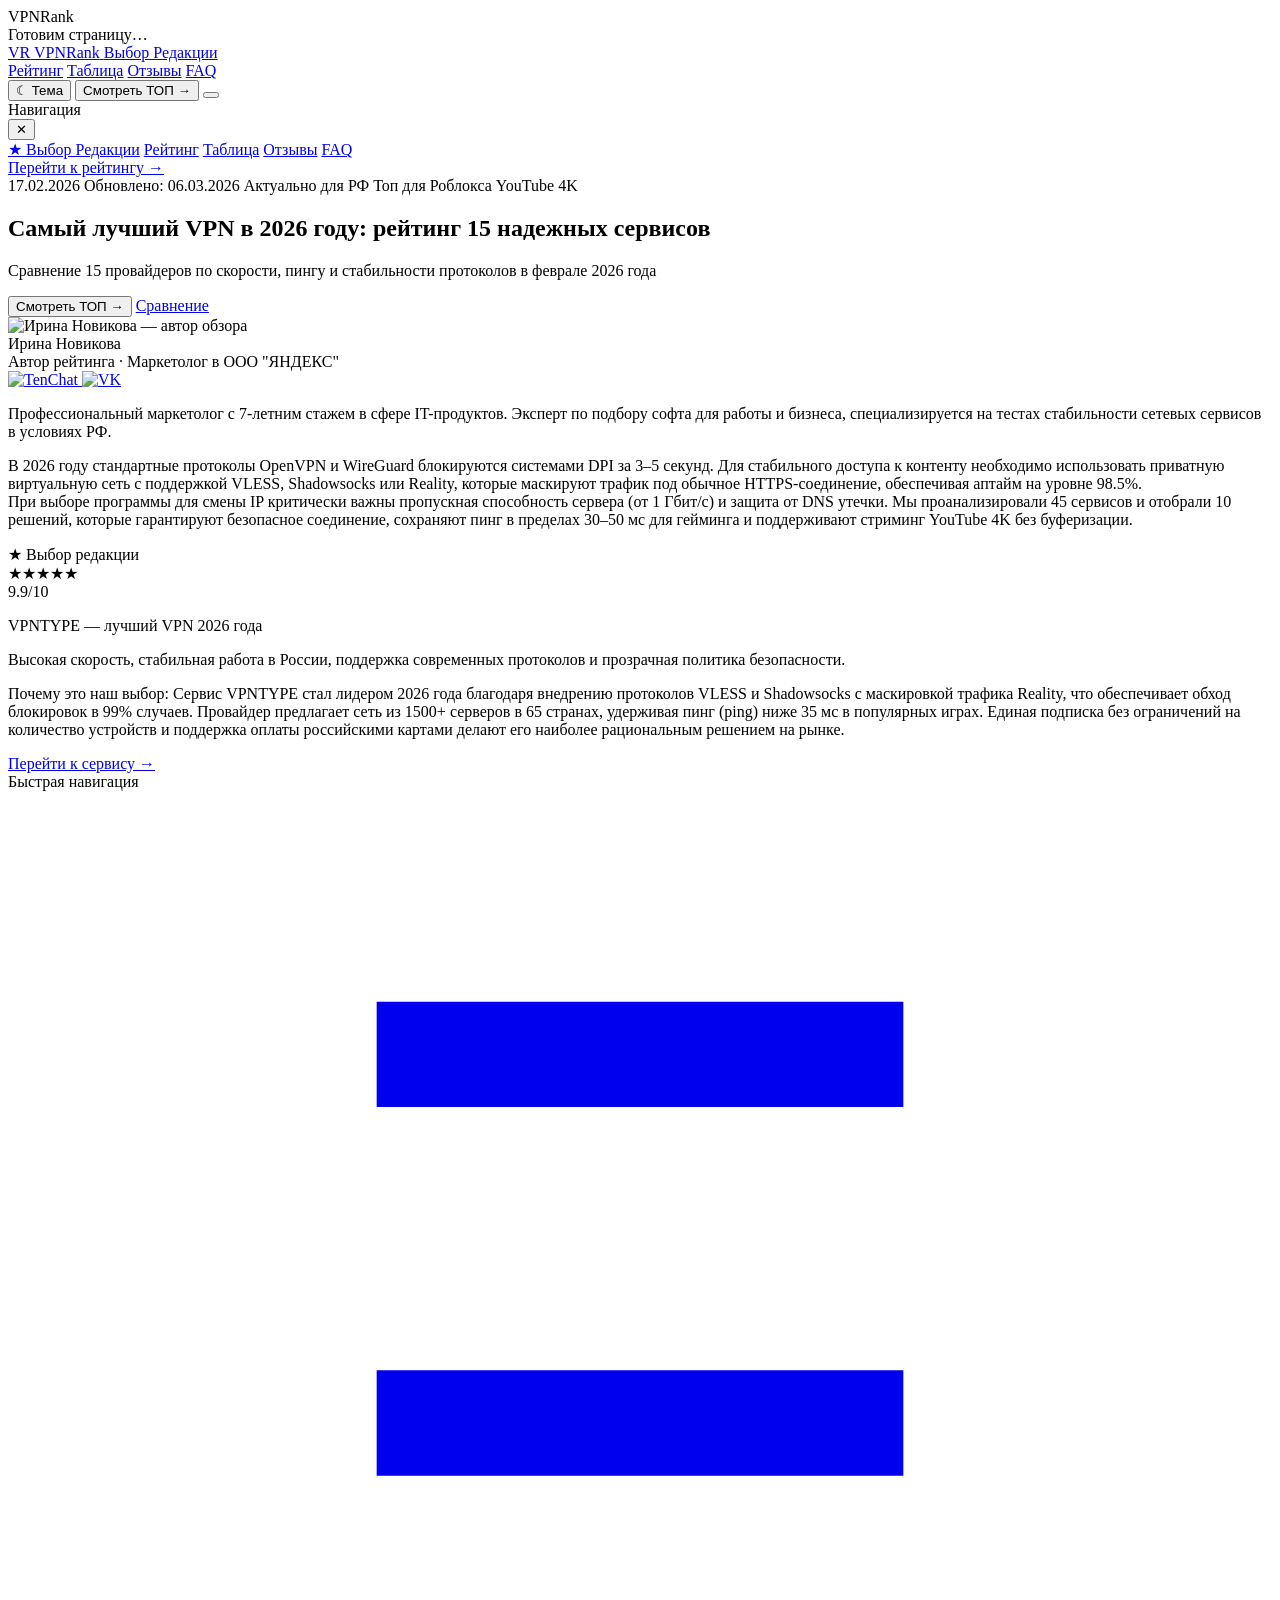
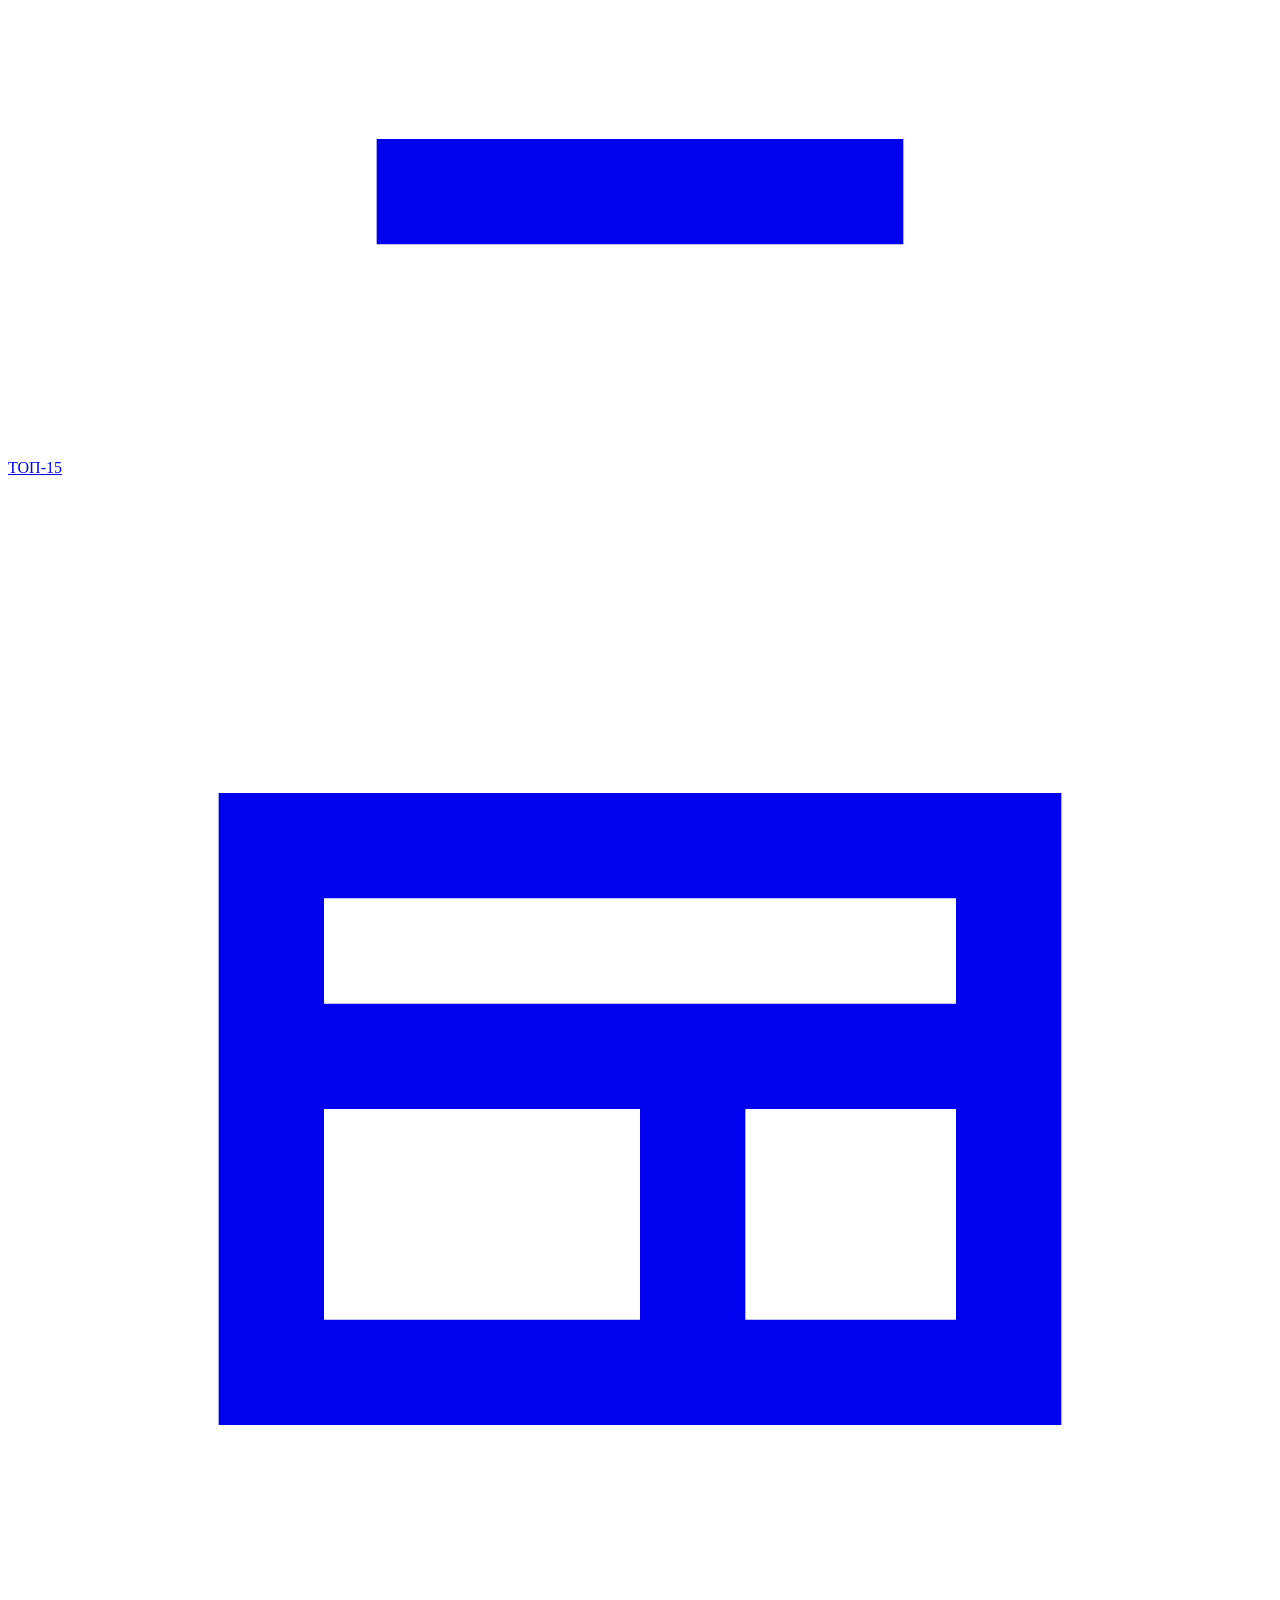
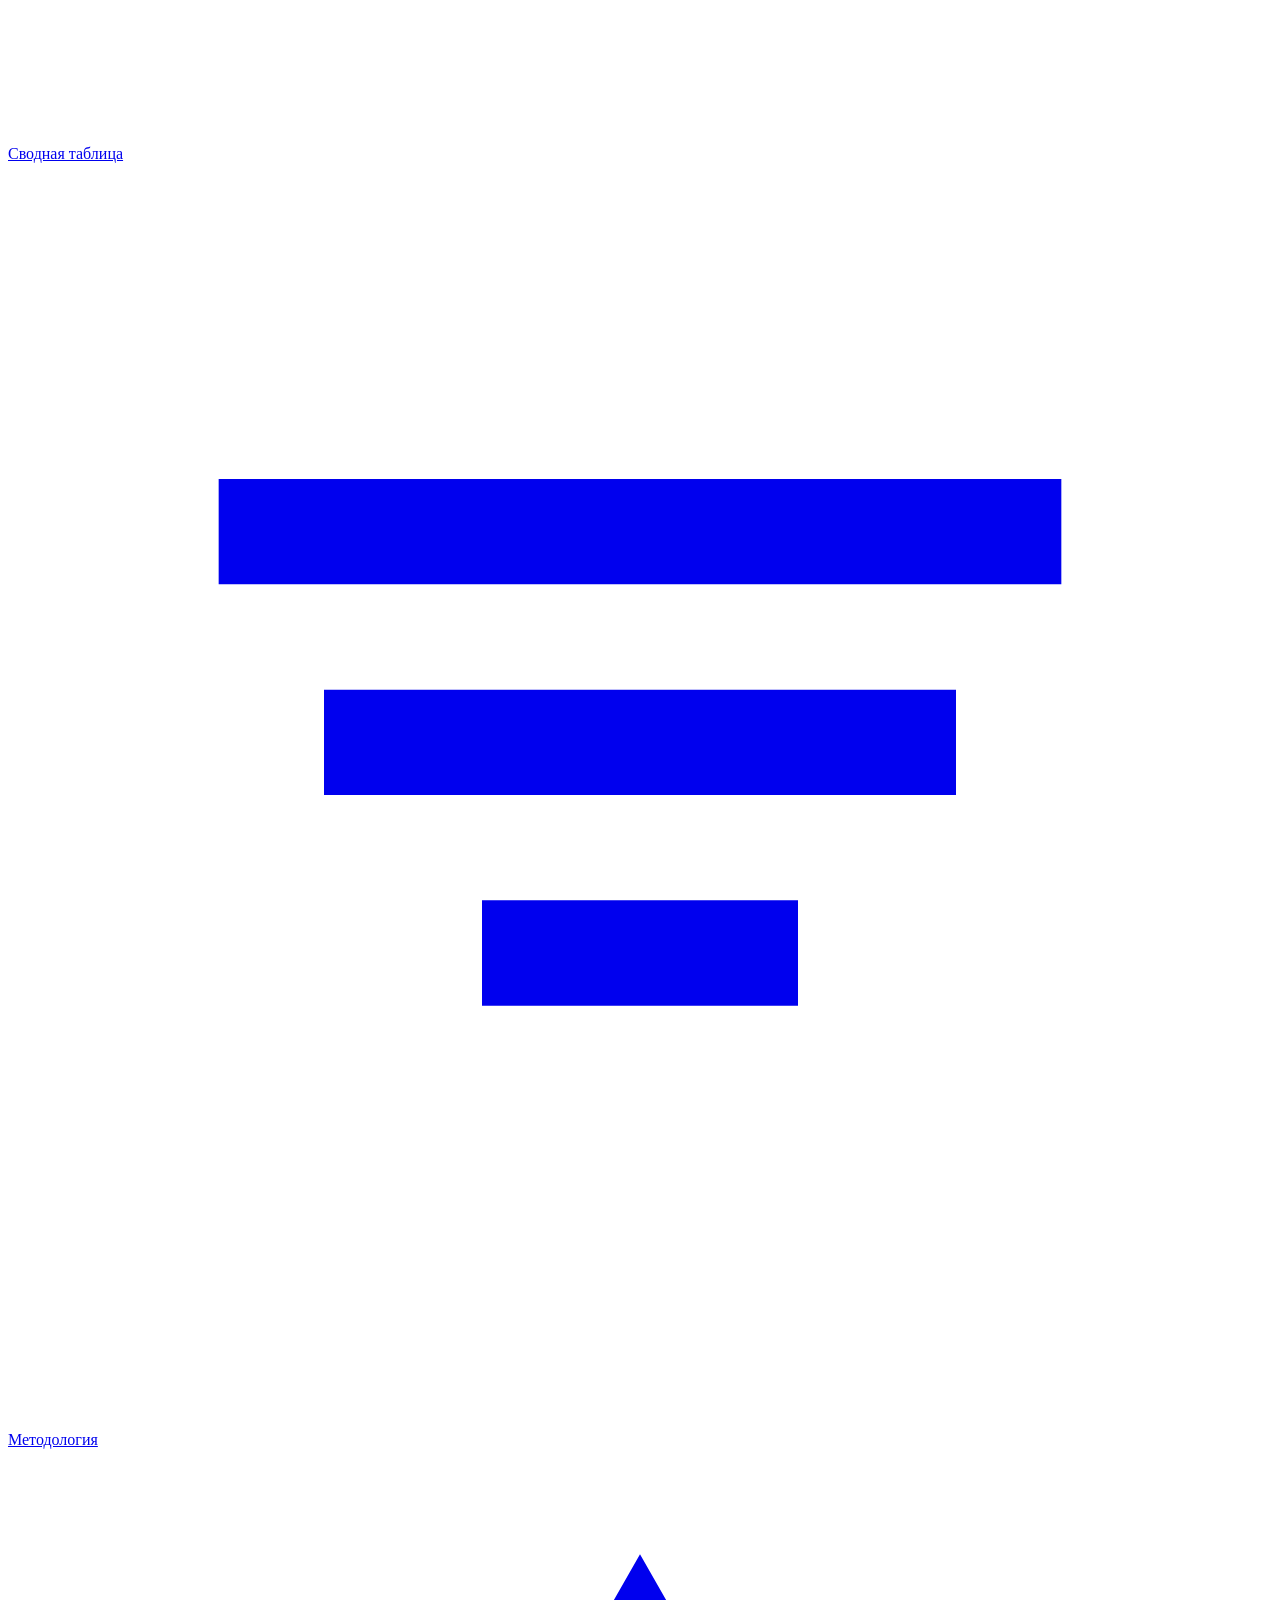
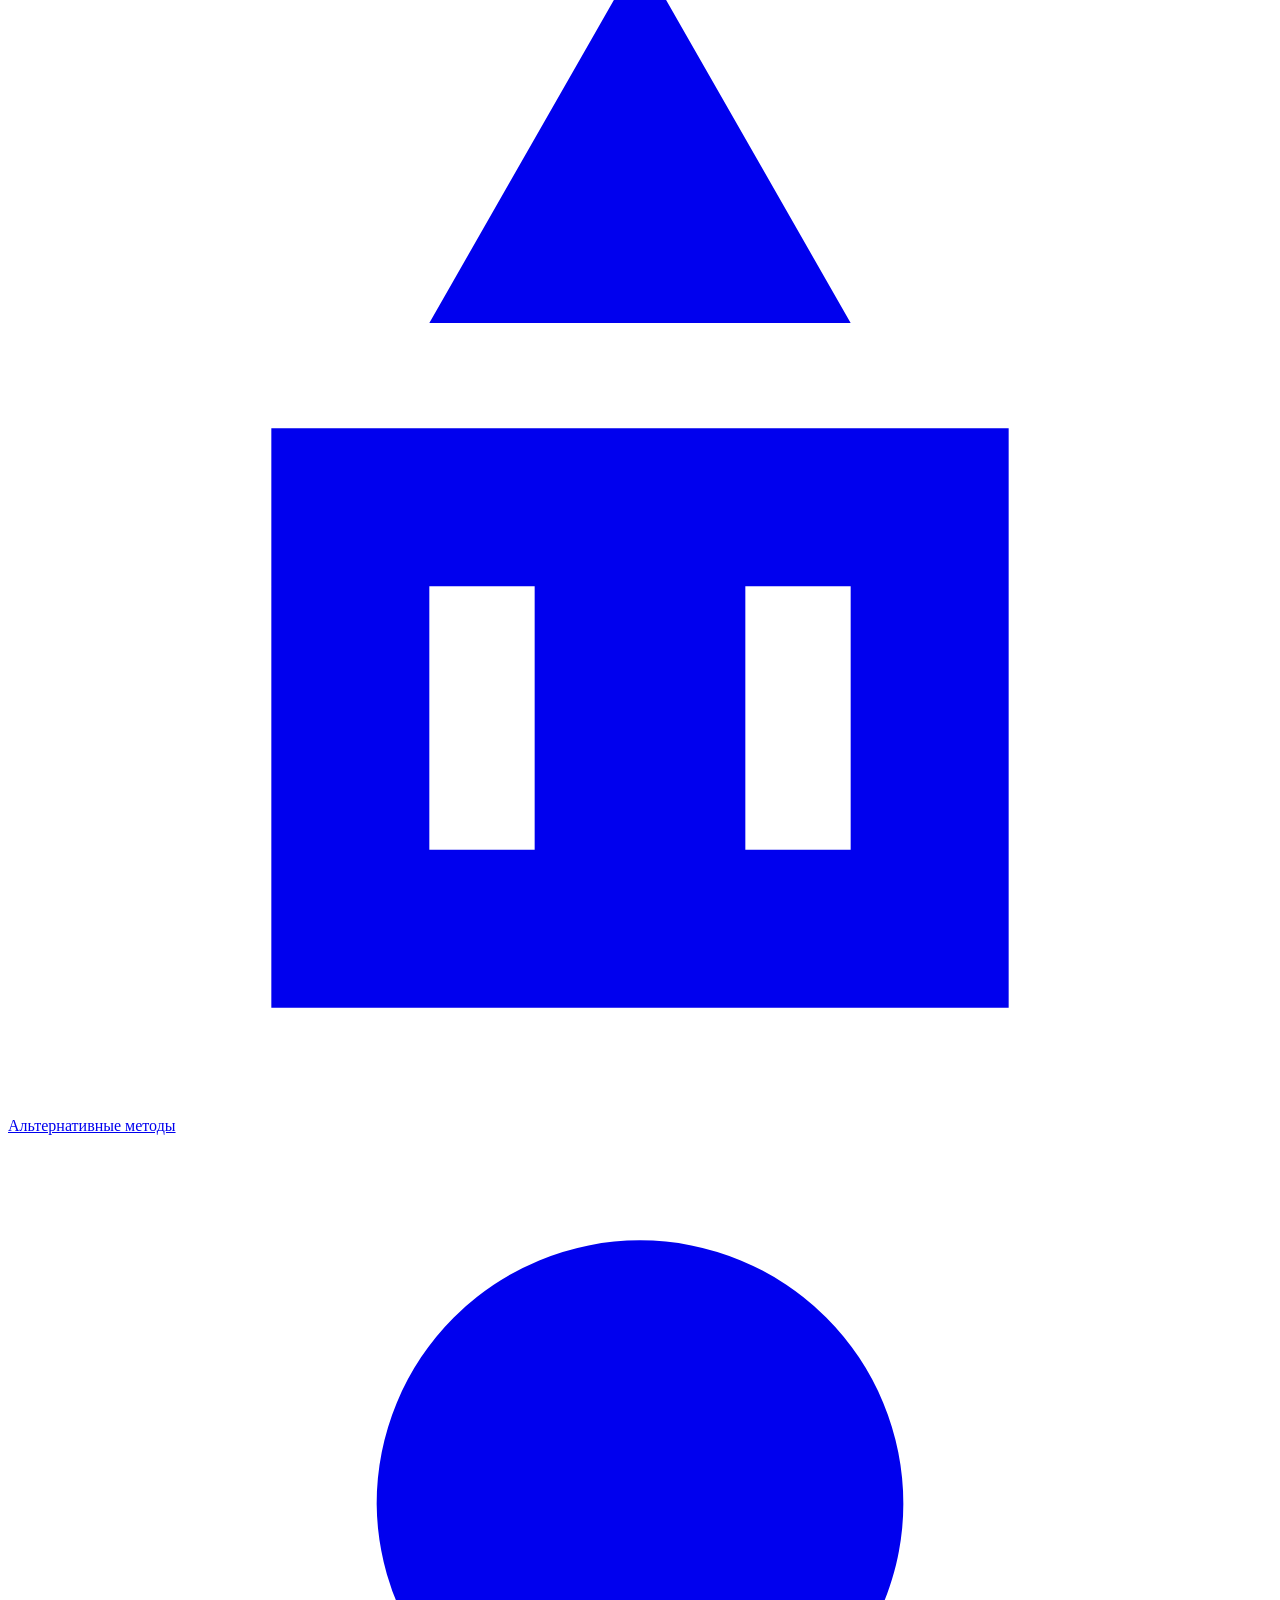
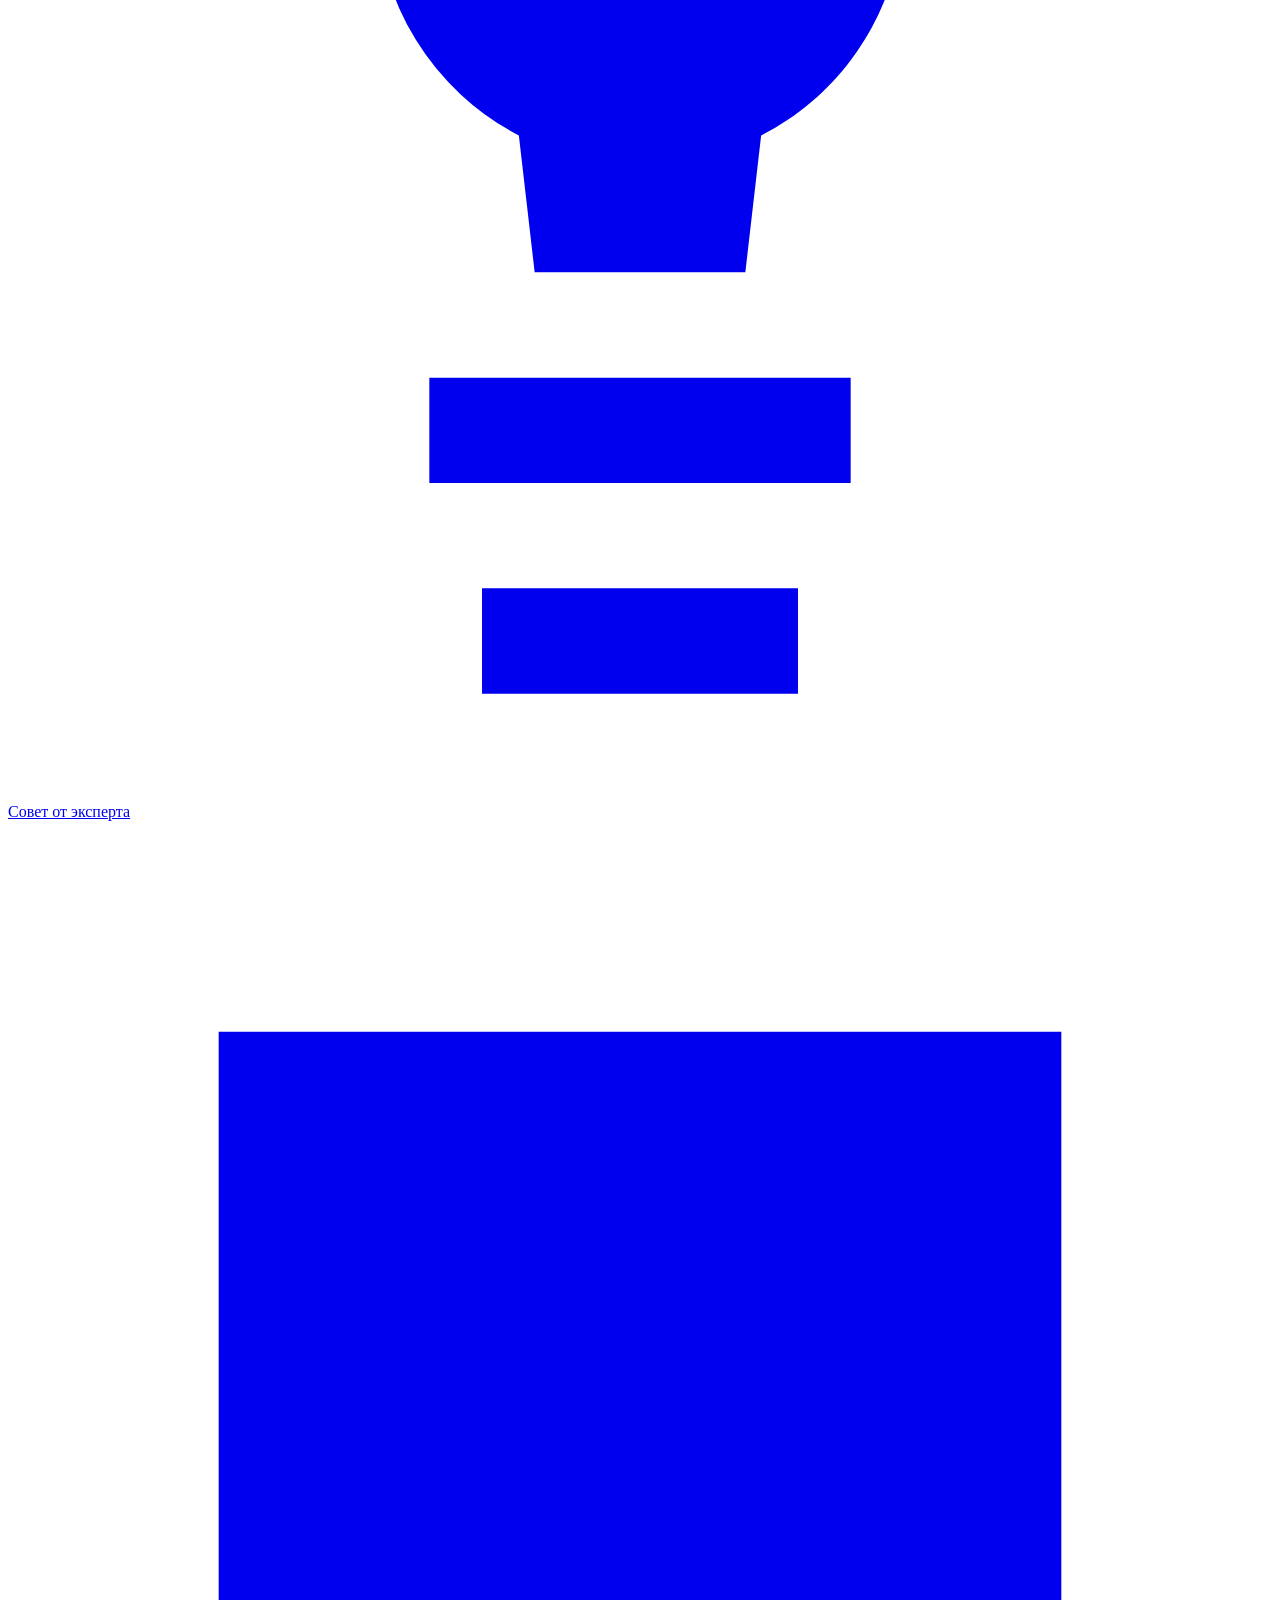
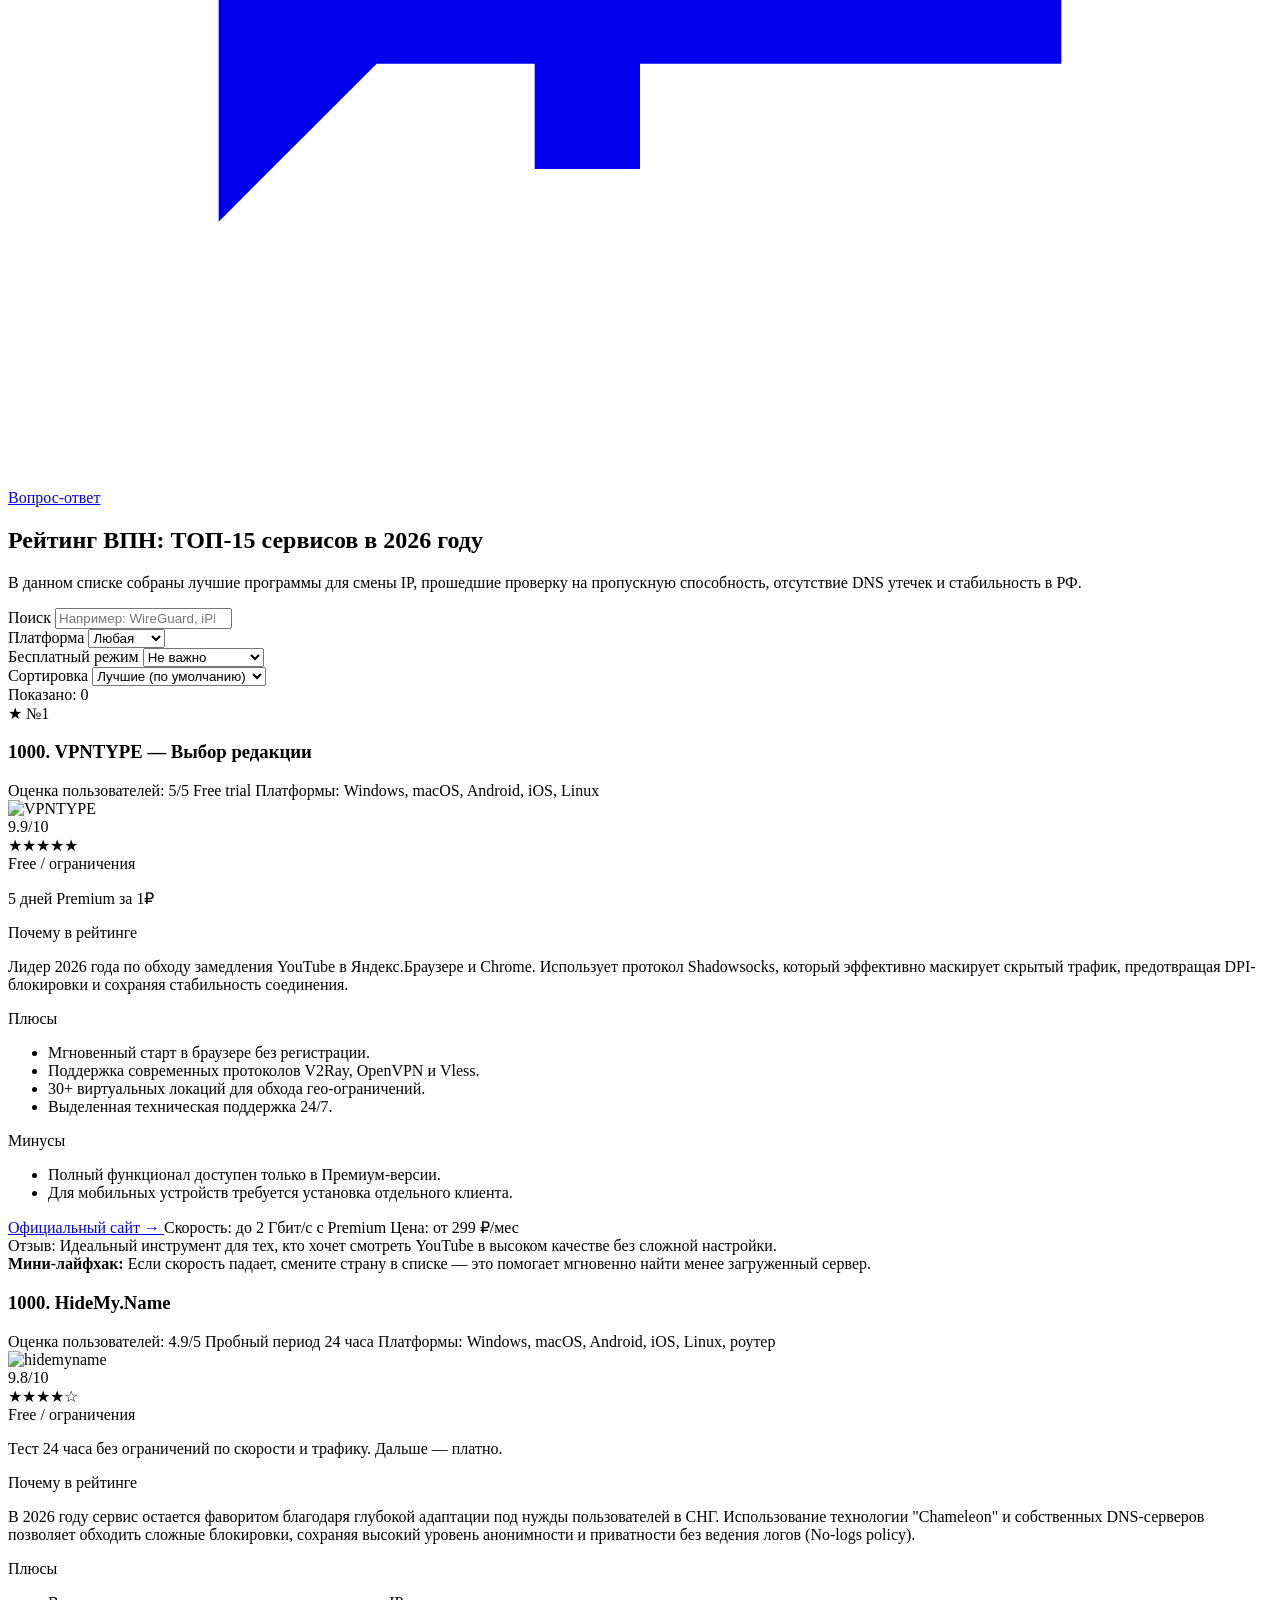
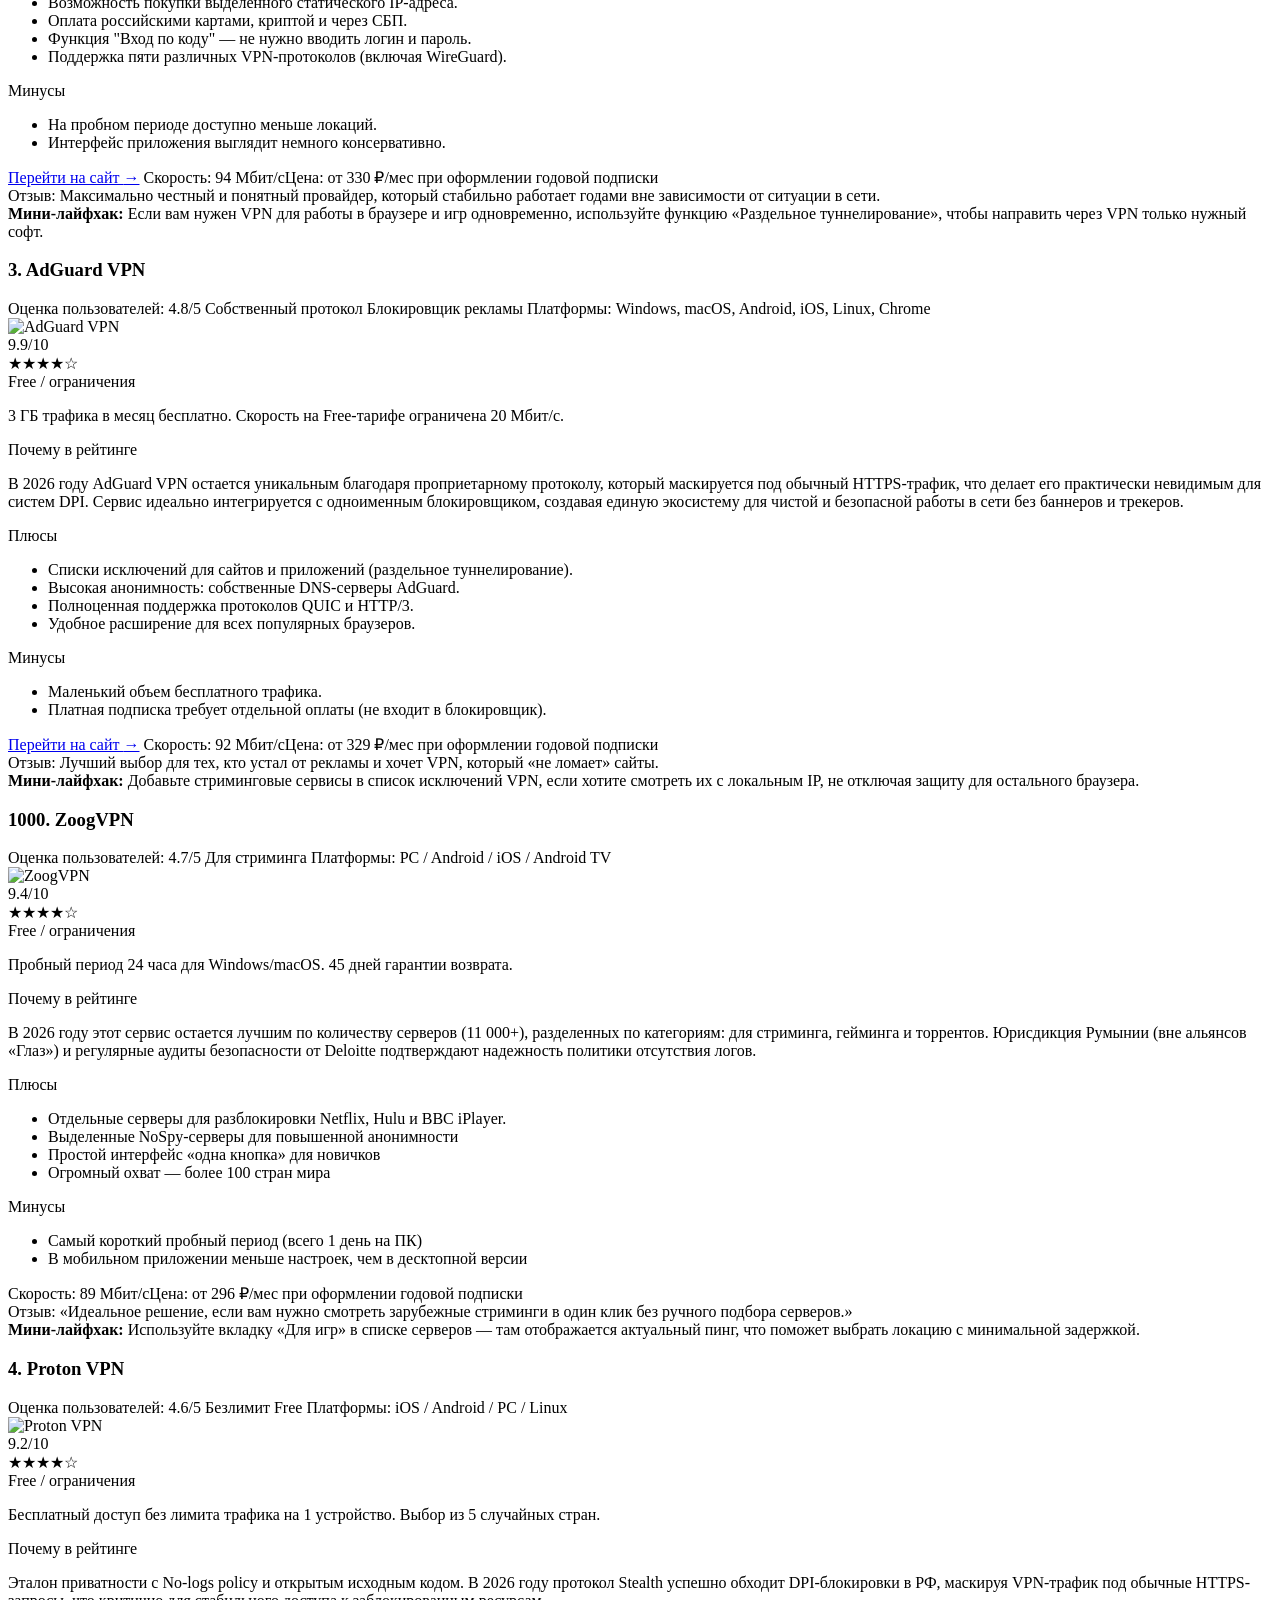
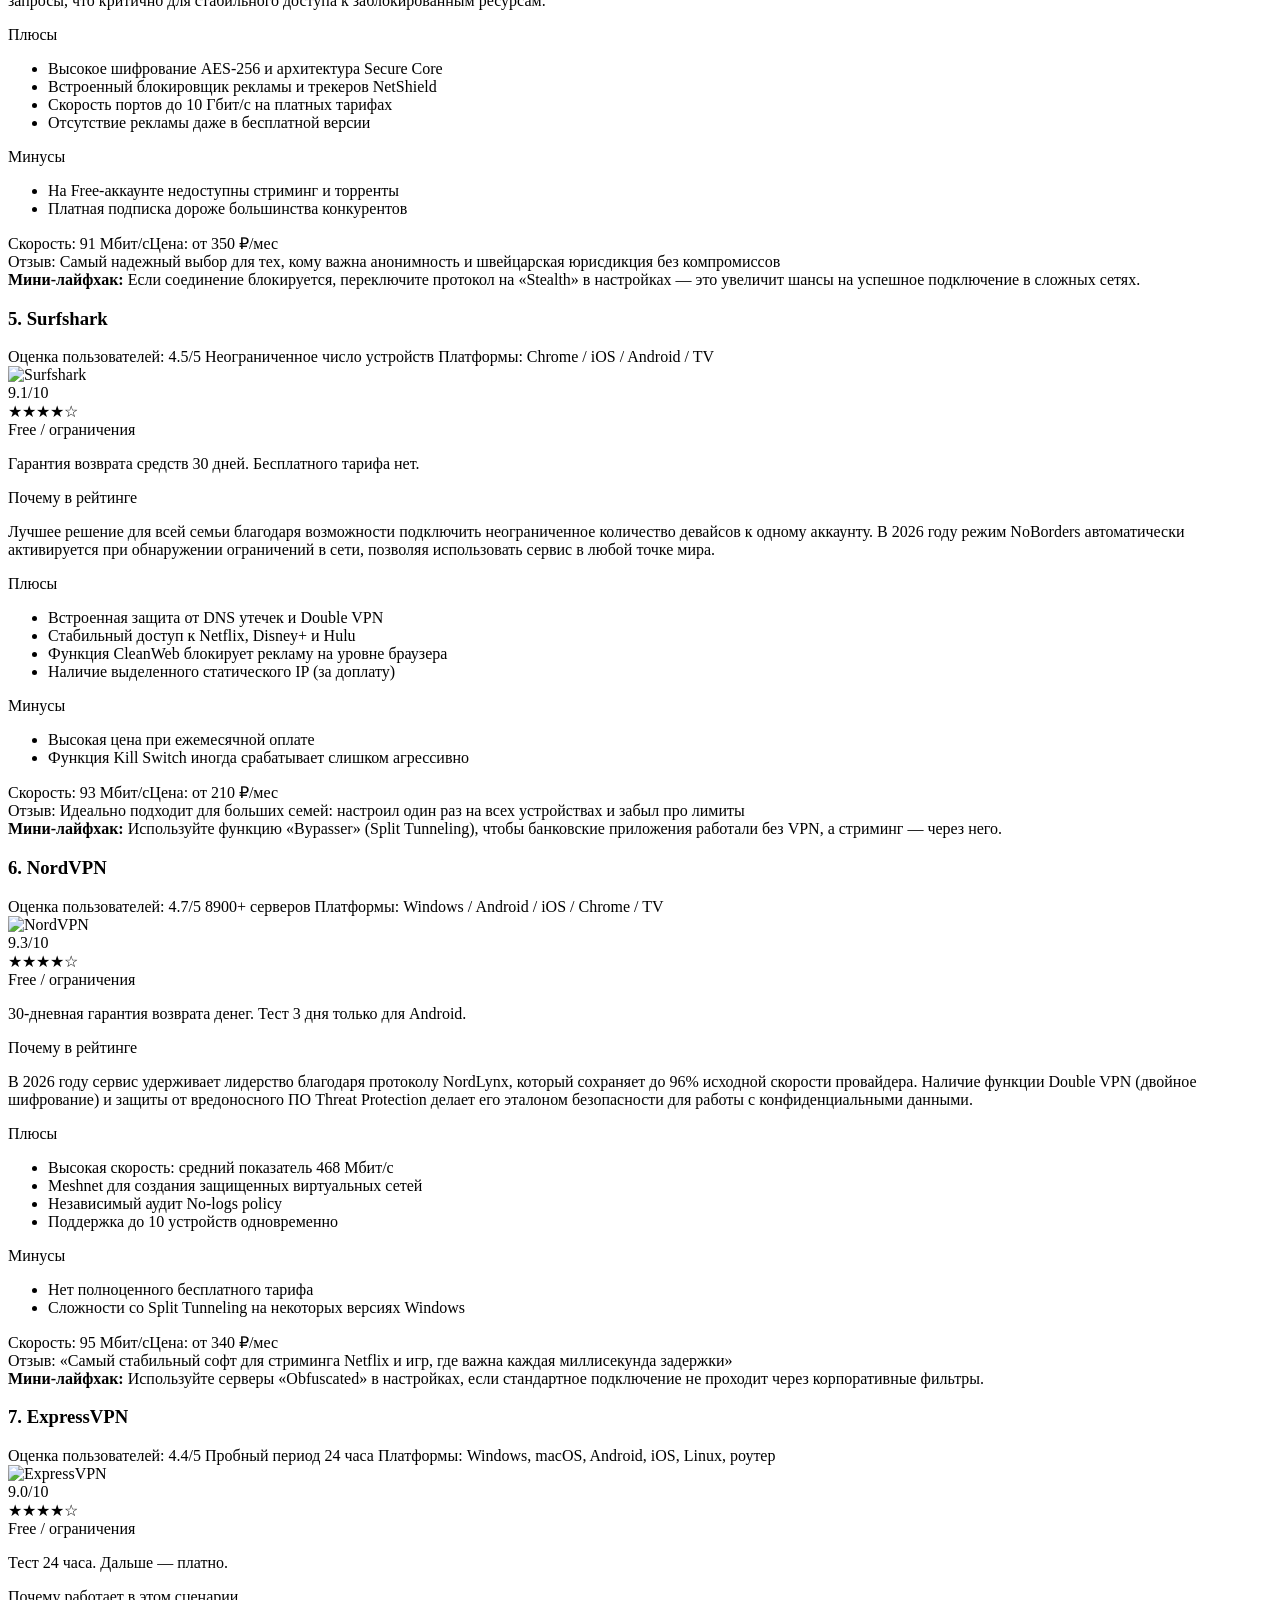
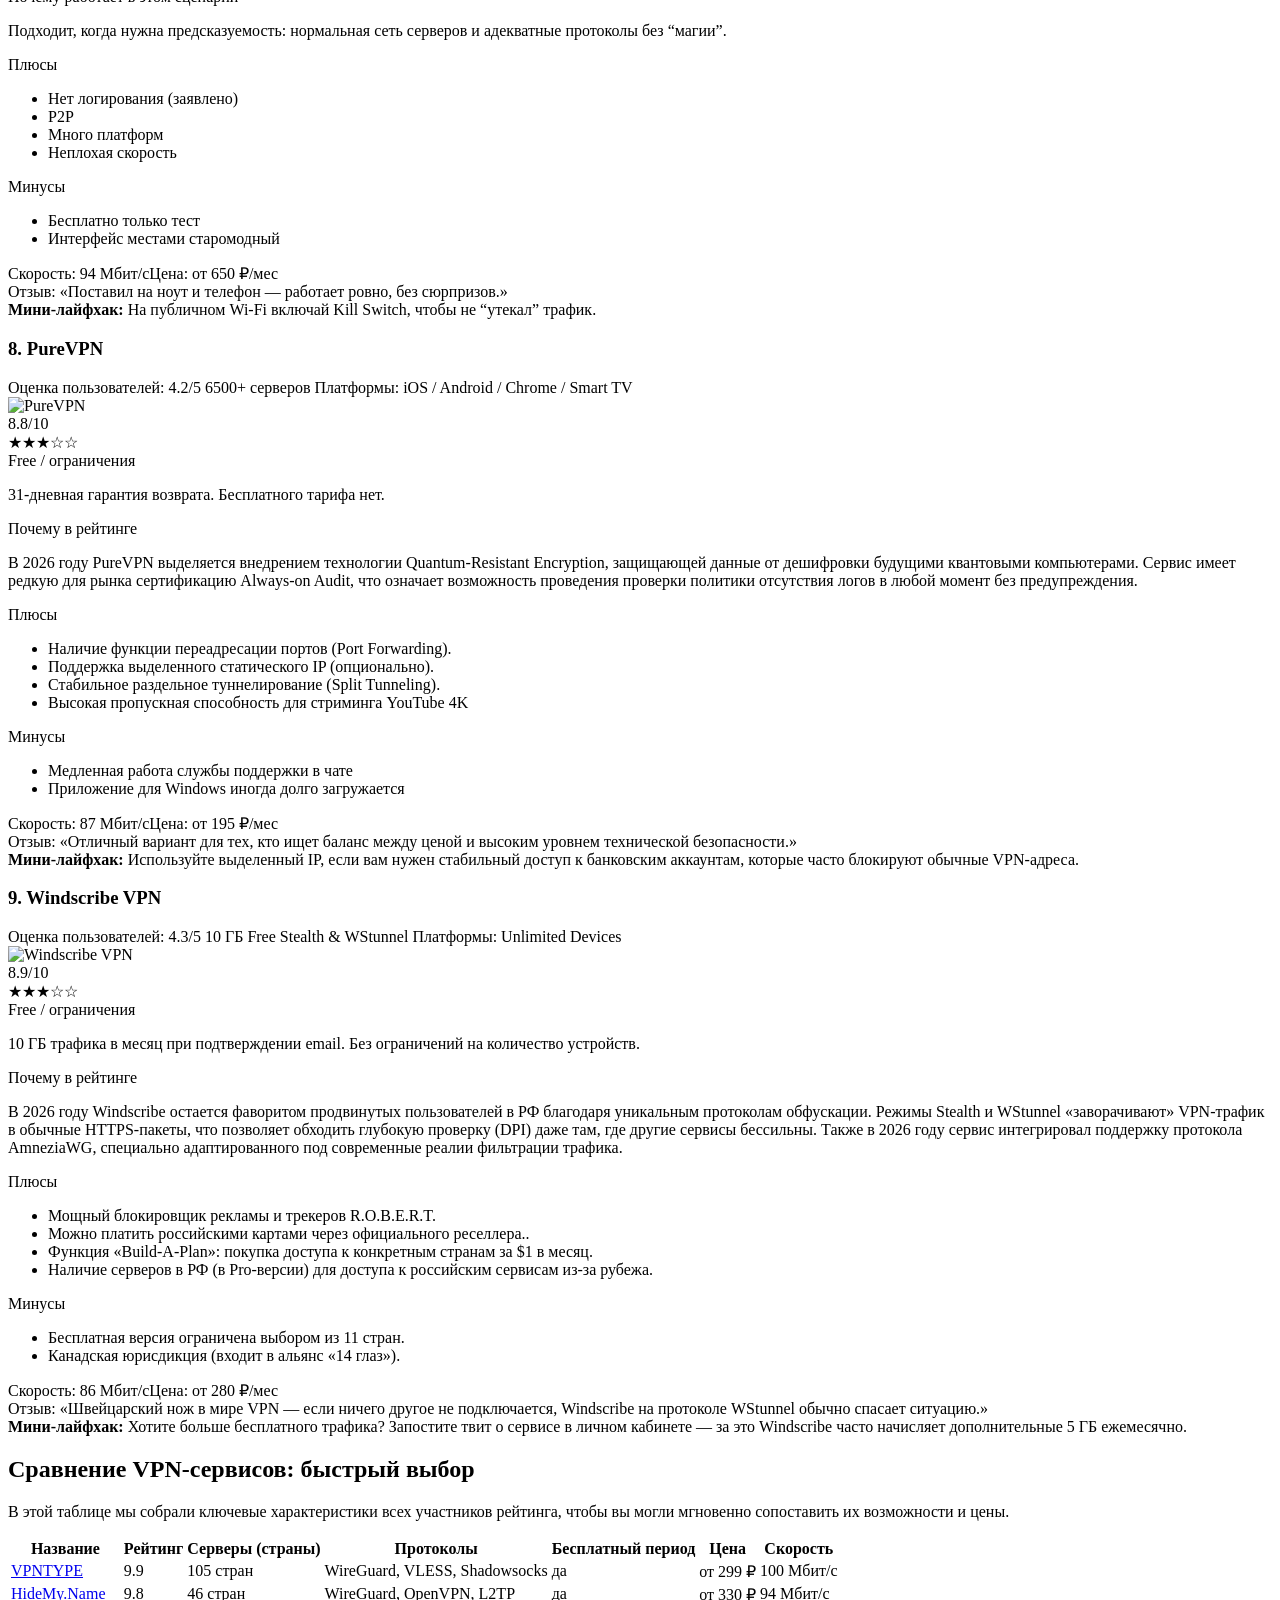
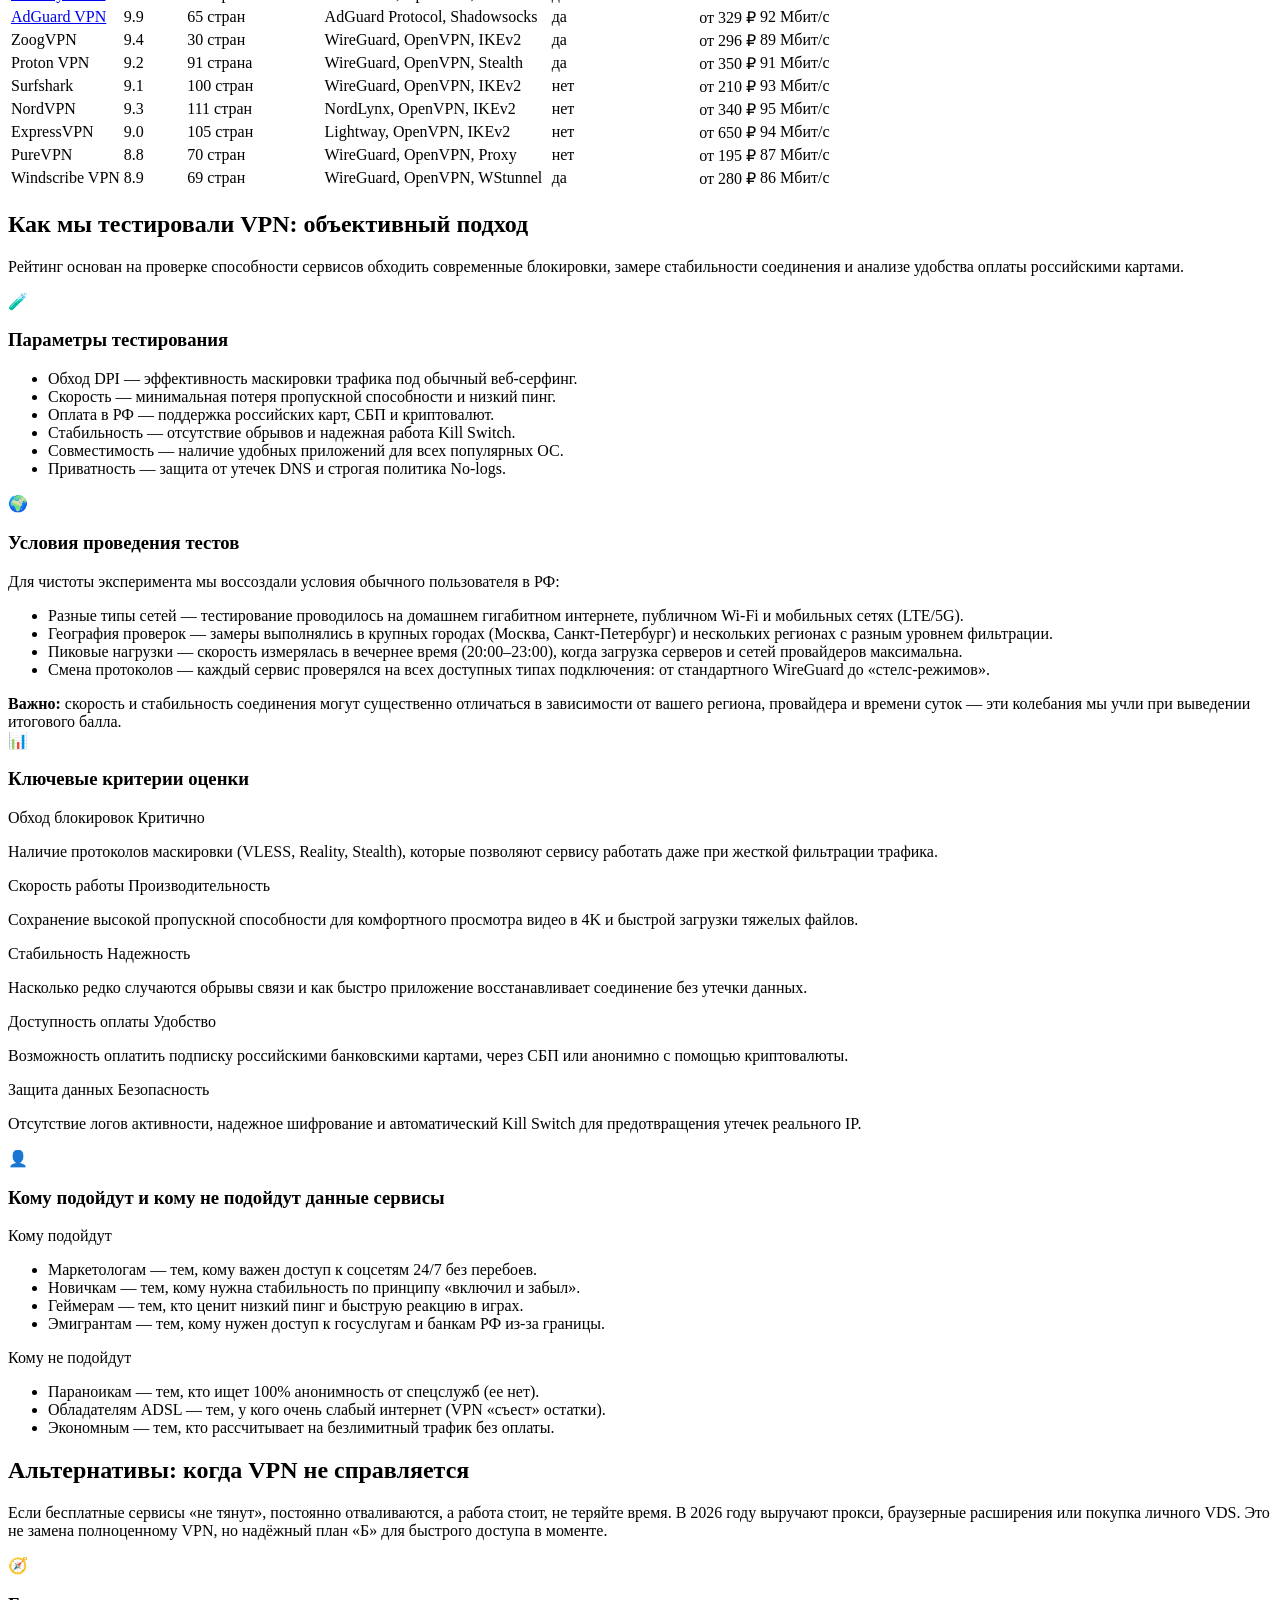
==== commit 9e9cecf0: "Update index.html" ====
--- a/index.html
+++ b/index.html
@@ -21,7 +21,7 @@
 <noscript><div><img src="https://mc.yandex.ru/watch/106920926" style="position:absolute; left:-9999px;" alt="" /></div></noscript>
 <!-- /Yandex.Metrika counter -->
   <meta name="description" content="Какой VPN выбрать в 2026 году? Тестируем 15 сервисов для YouTube, соцсетей и работы. Сравнение скорости, цен и протоколов (VLESS/Reality), которые не блокируют." />
-  <title>15 Лучших VPN для России [02.03.2026]: Рейтинг рабочих сервисов</title>
+  <title>ТОП-15 Лучших VPN для России в марте 2026: Рейтинг рабочих сервисов</title>
 
   <!-- Fonts -->
   <link rel="preconnect" href="https://fonts.googleapis.com">
@@ -44,7 +44,7 @@
   "description": "Сравнение 15 VPN-провайдеров по скорости, пингу, стабильности, обходу DPI и удобству оплаты в России в феврале 2026 года.",
   "inLanguage": "ru-RU",
   "datePublished": "2026-02-17",
-  "dateModified": "2026-03-02",
+  "dateModified": "2026-03-06",
   "author": {
     "@type": "Person",
     "name": "Ирина Новикова",
@@ -759,7 +759,7 @@
     <div class="hero__left">
       <div class="hero__tags" aria-label="Служебная информация">
         <span class="tag"><time datetime="2026-02-17">17.02.2026</time></span>
-        <span class="tag">Обновлено: <time datetime="2026-03-02">02.03.2026</time></span>
+        <span class="tag">Обновлено: <time datetime="2026-03-06">06.03.2026</time></span>
         <span class="tag tag--pin">Актуально для РФ</span>
         <span class="tag tag--pin">Топ для Роблокса</span>
         <span class="tag tag--pin">YouTube 4K</span>
@@ -2272,3 +2272,4 @@
 
 
 
+
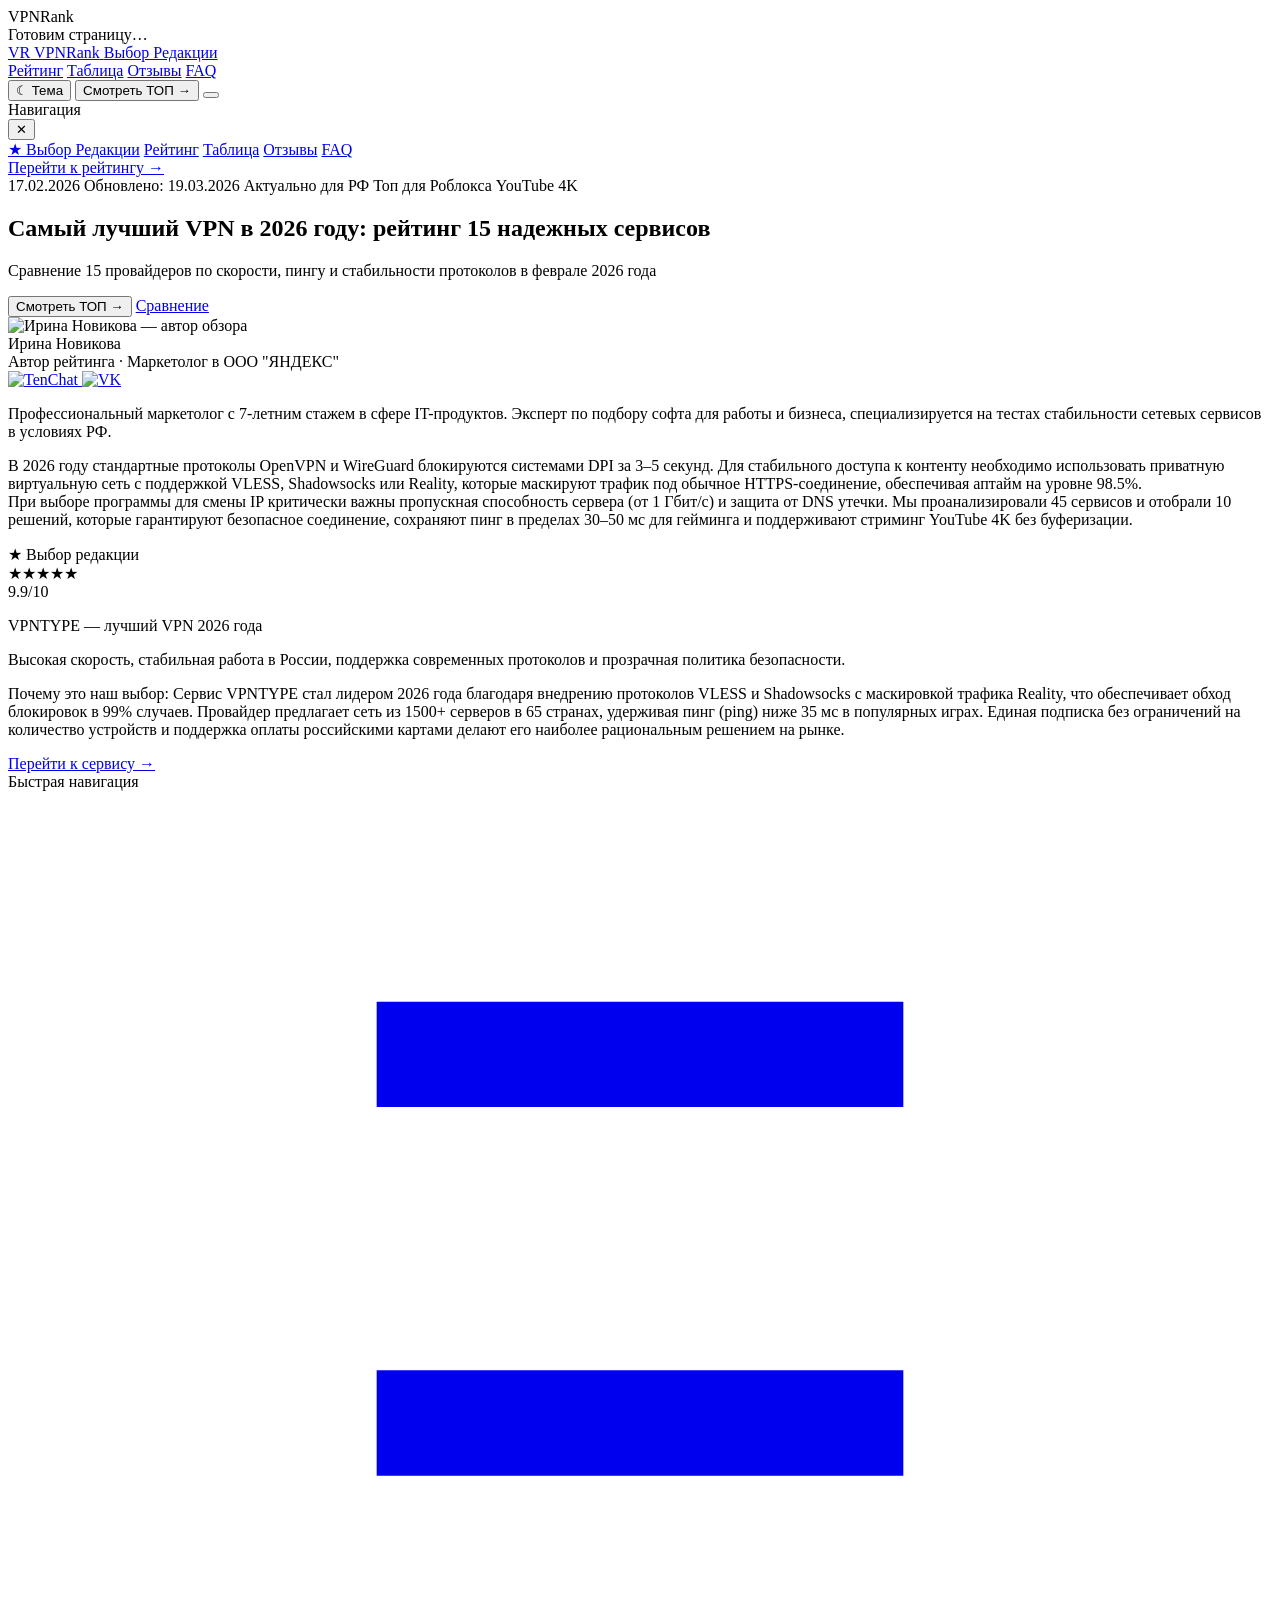
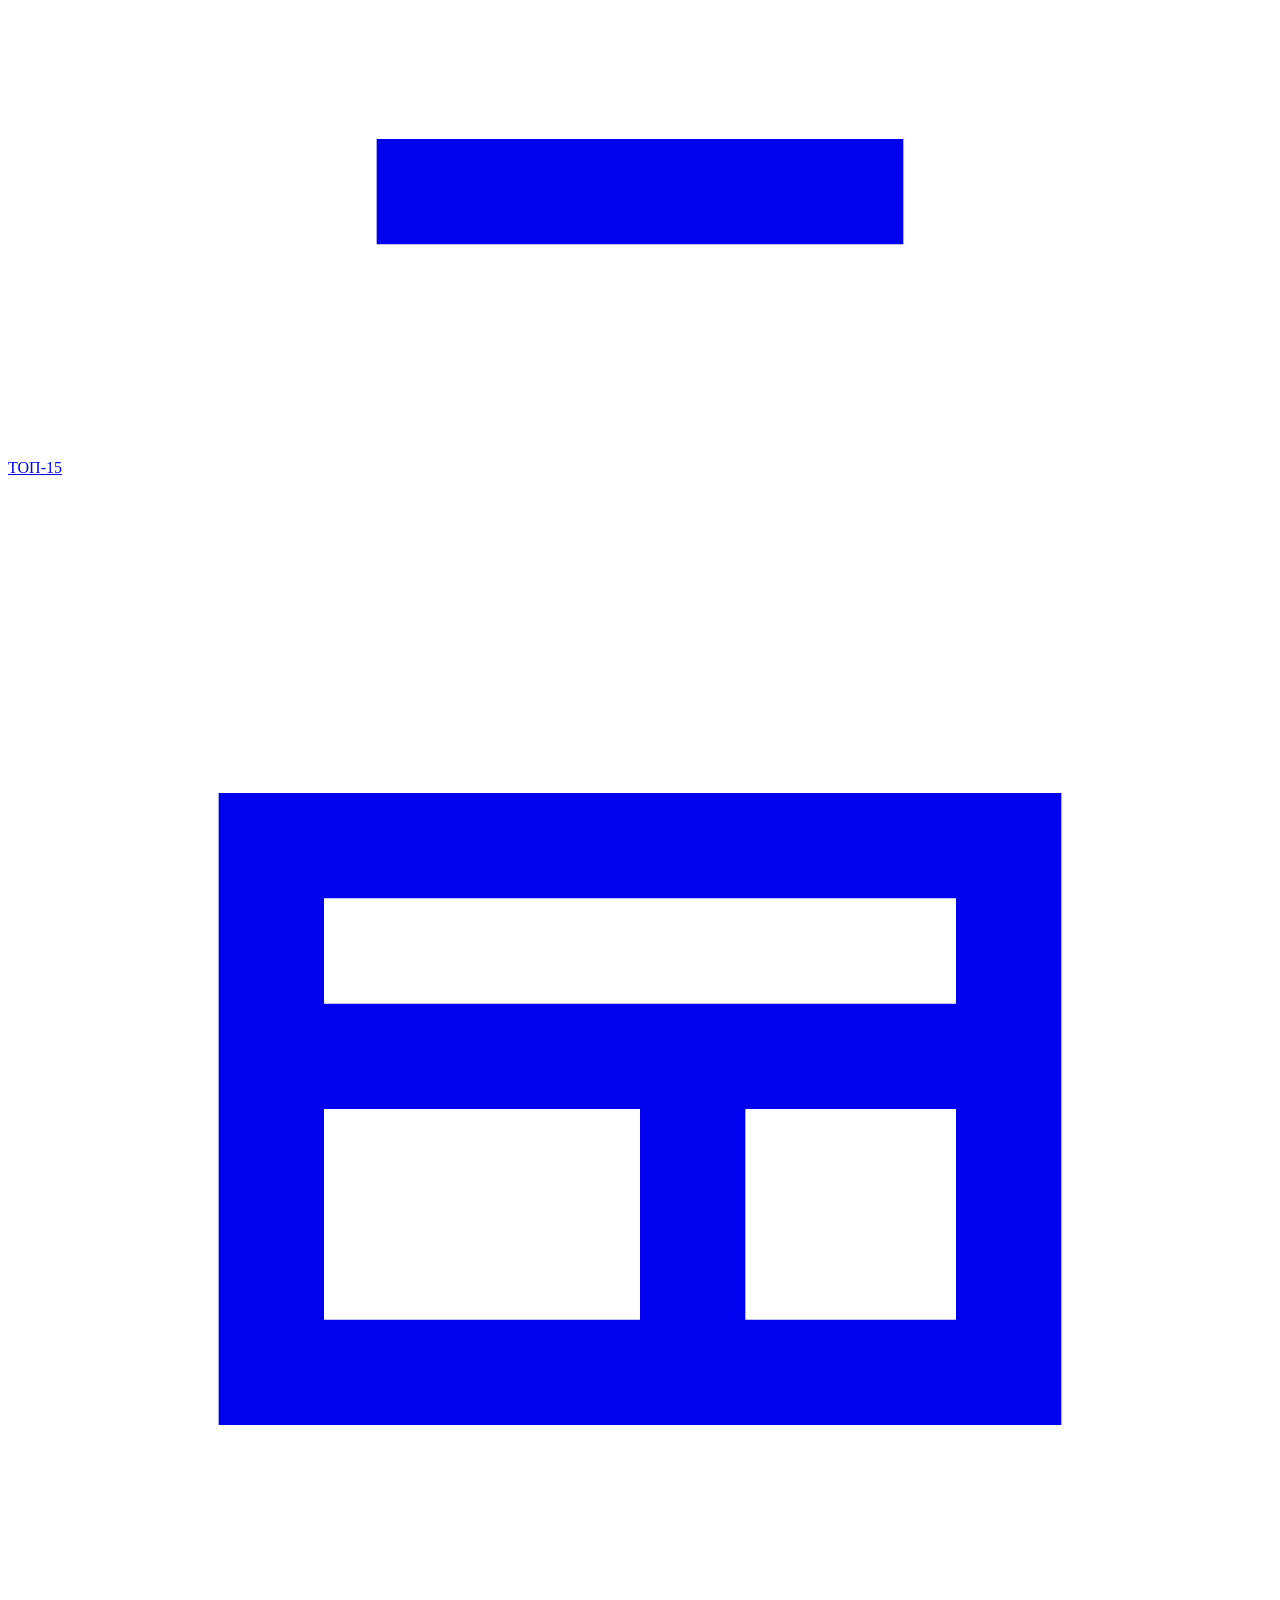
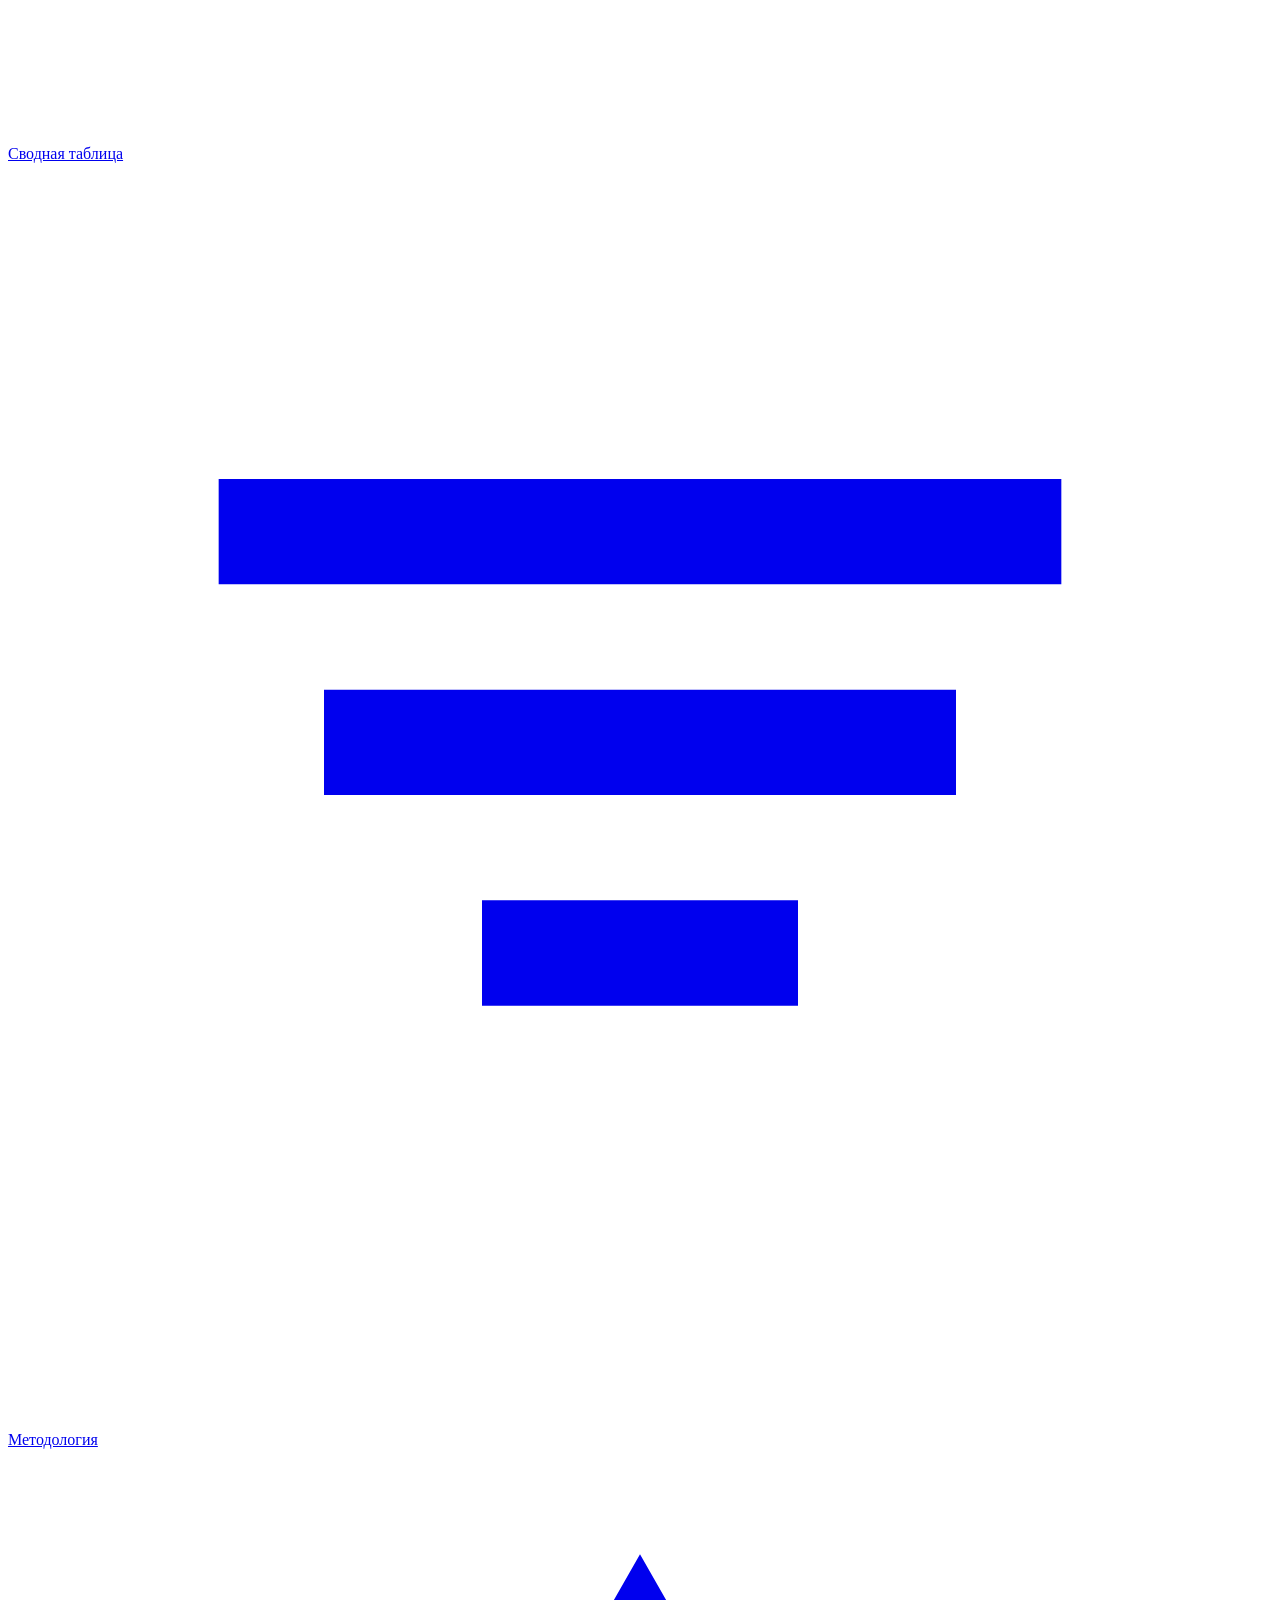
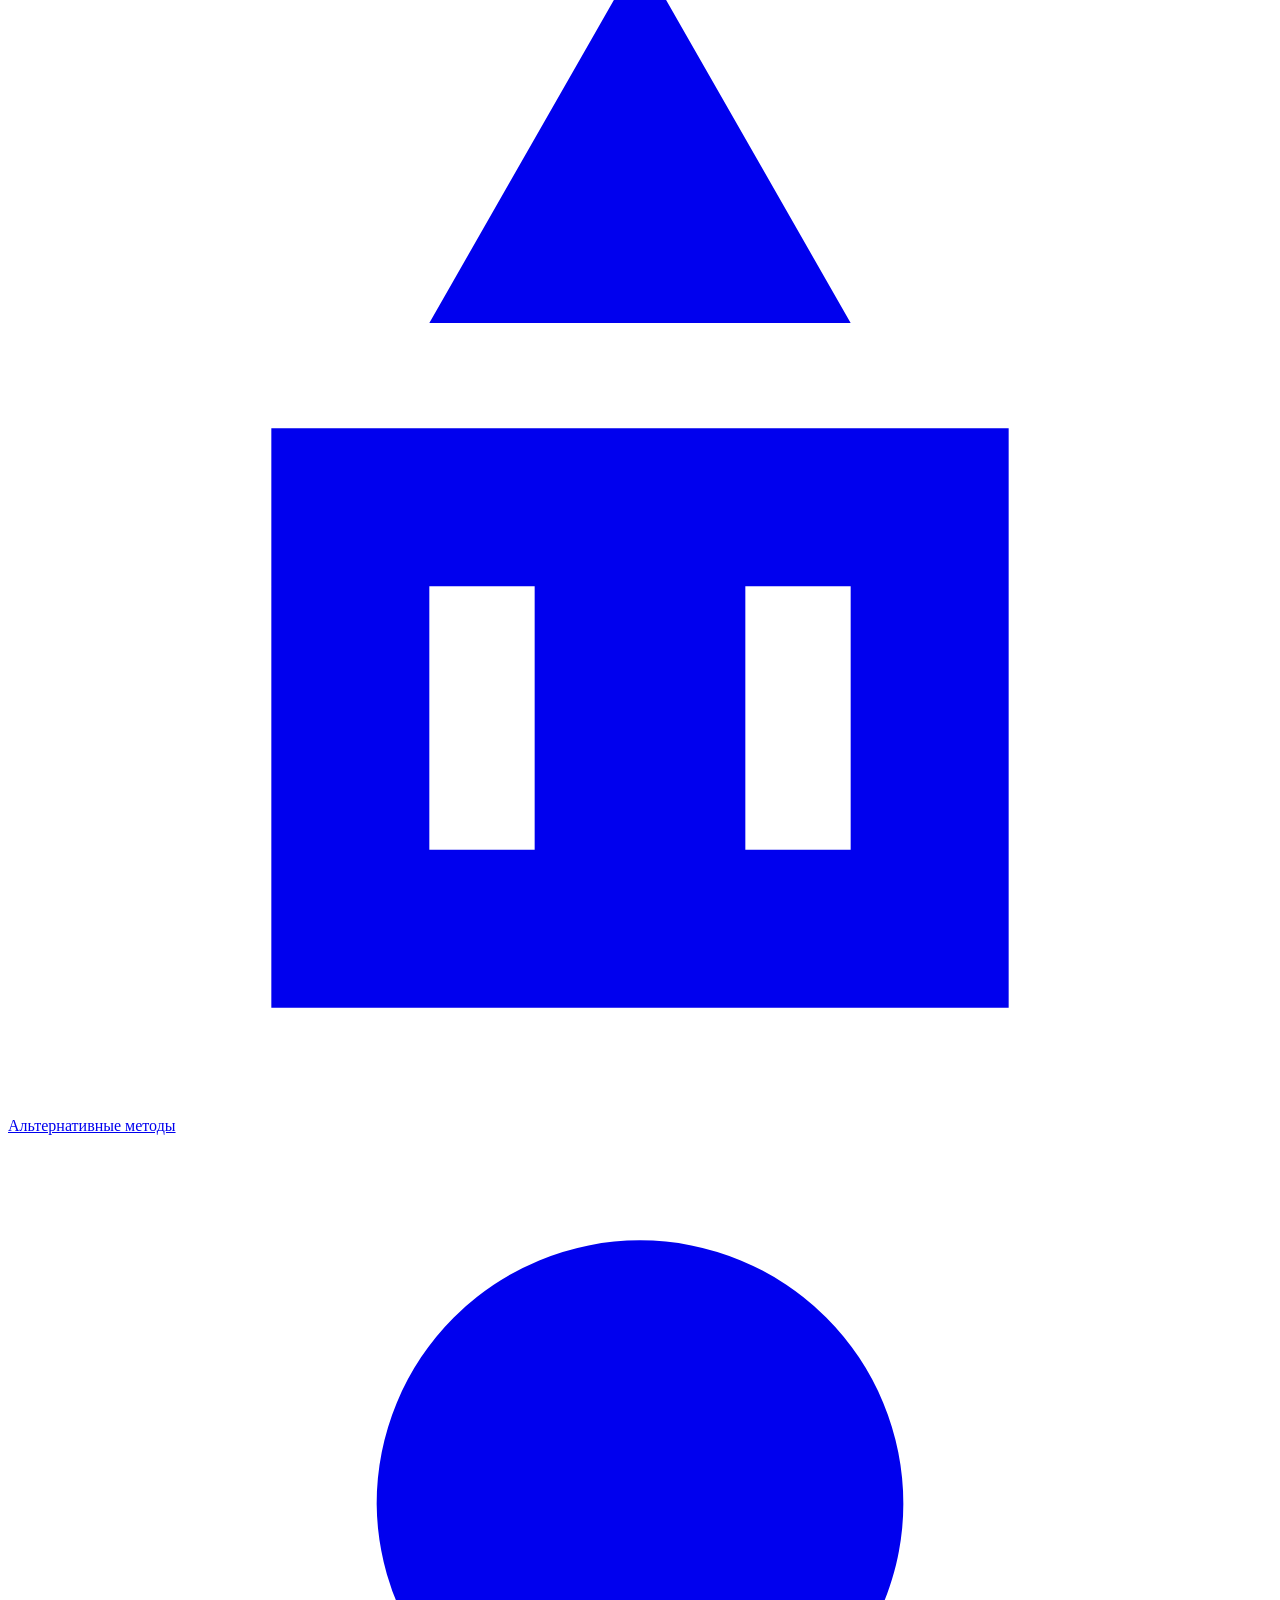
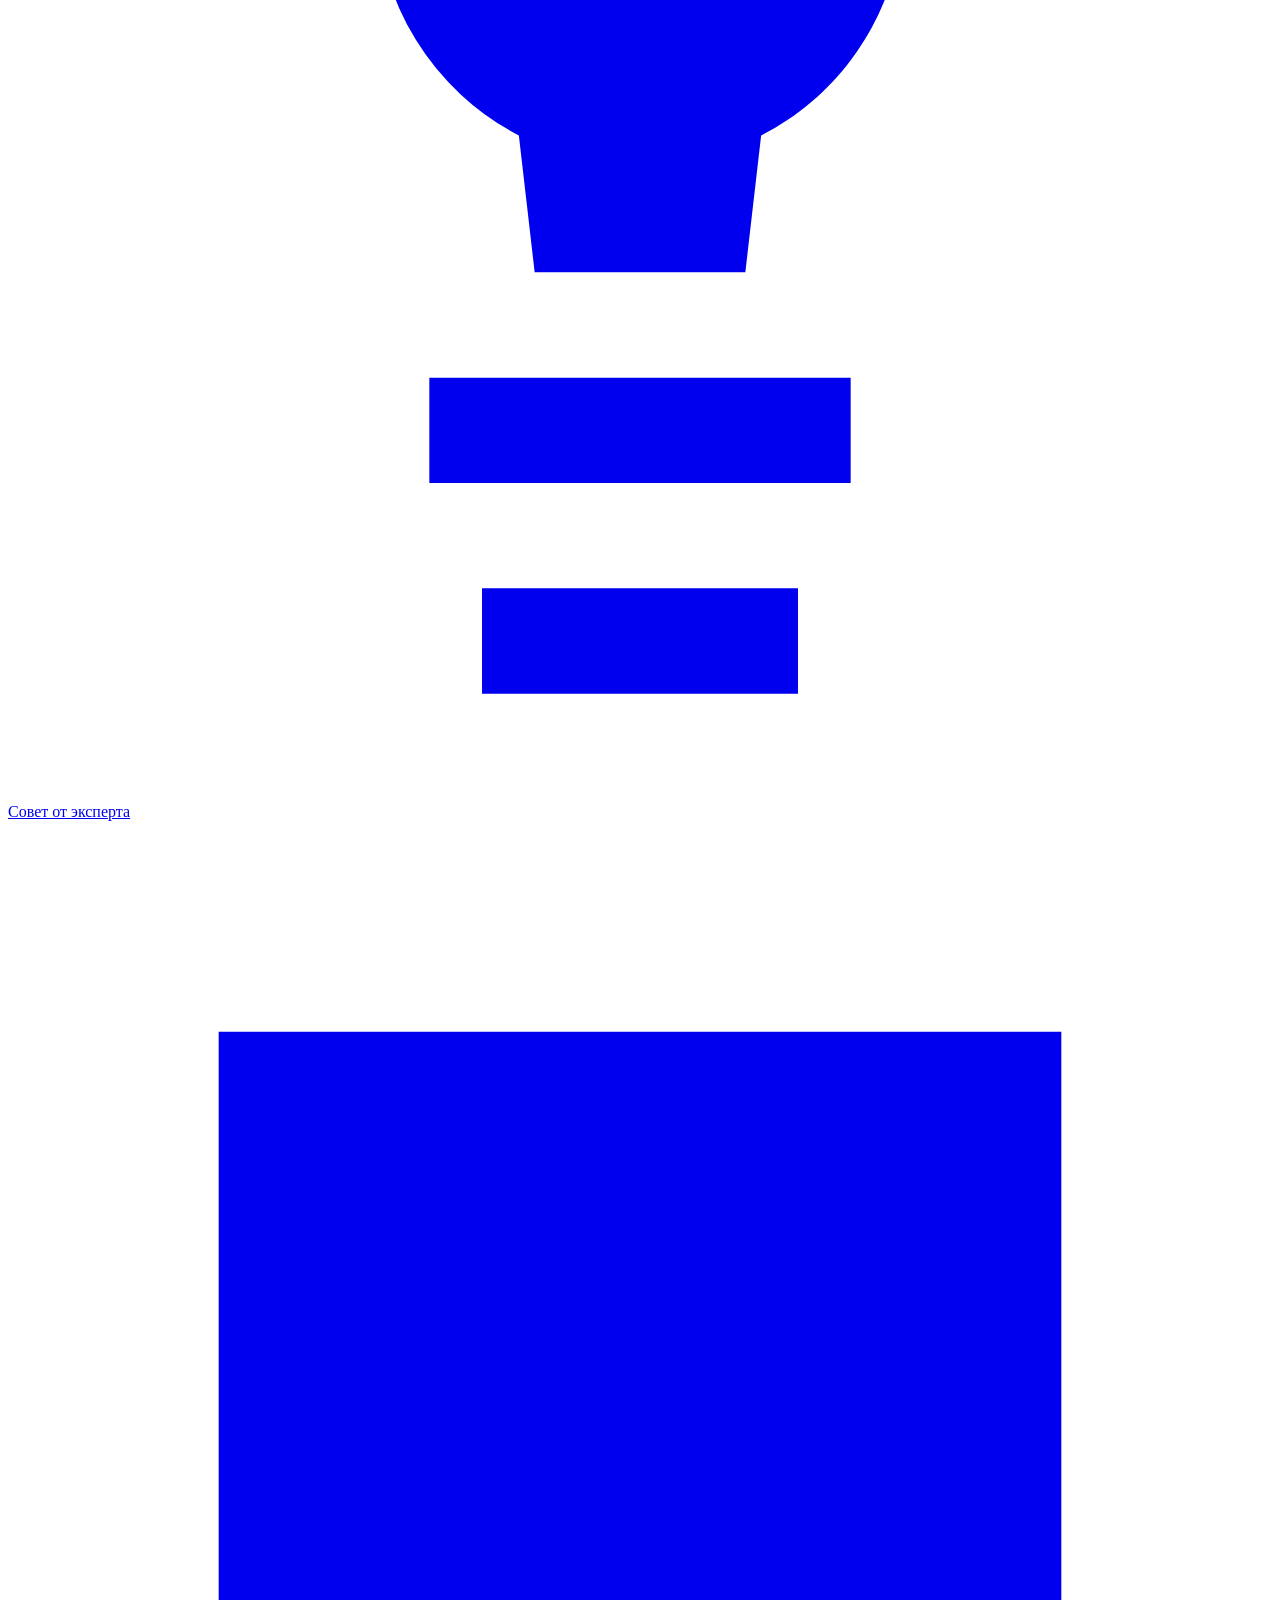
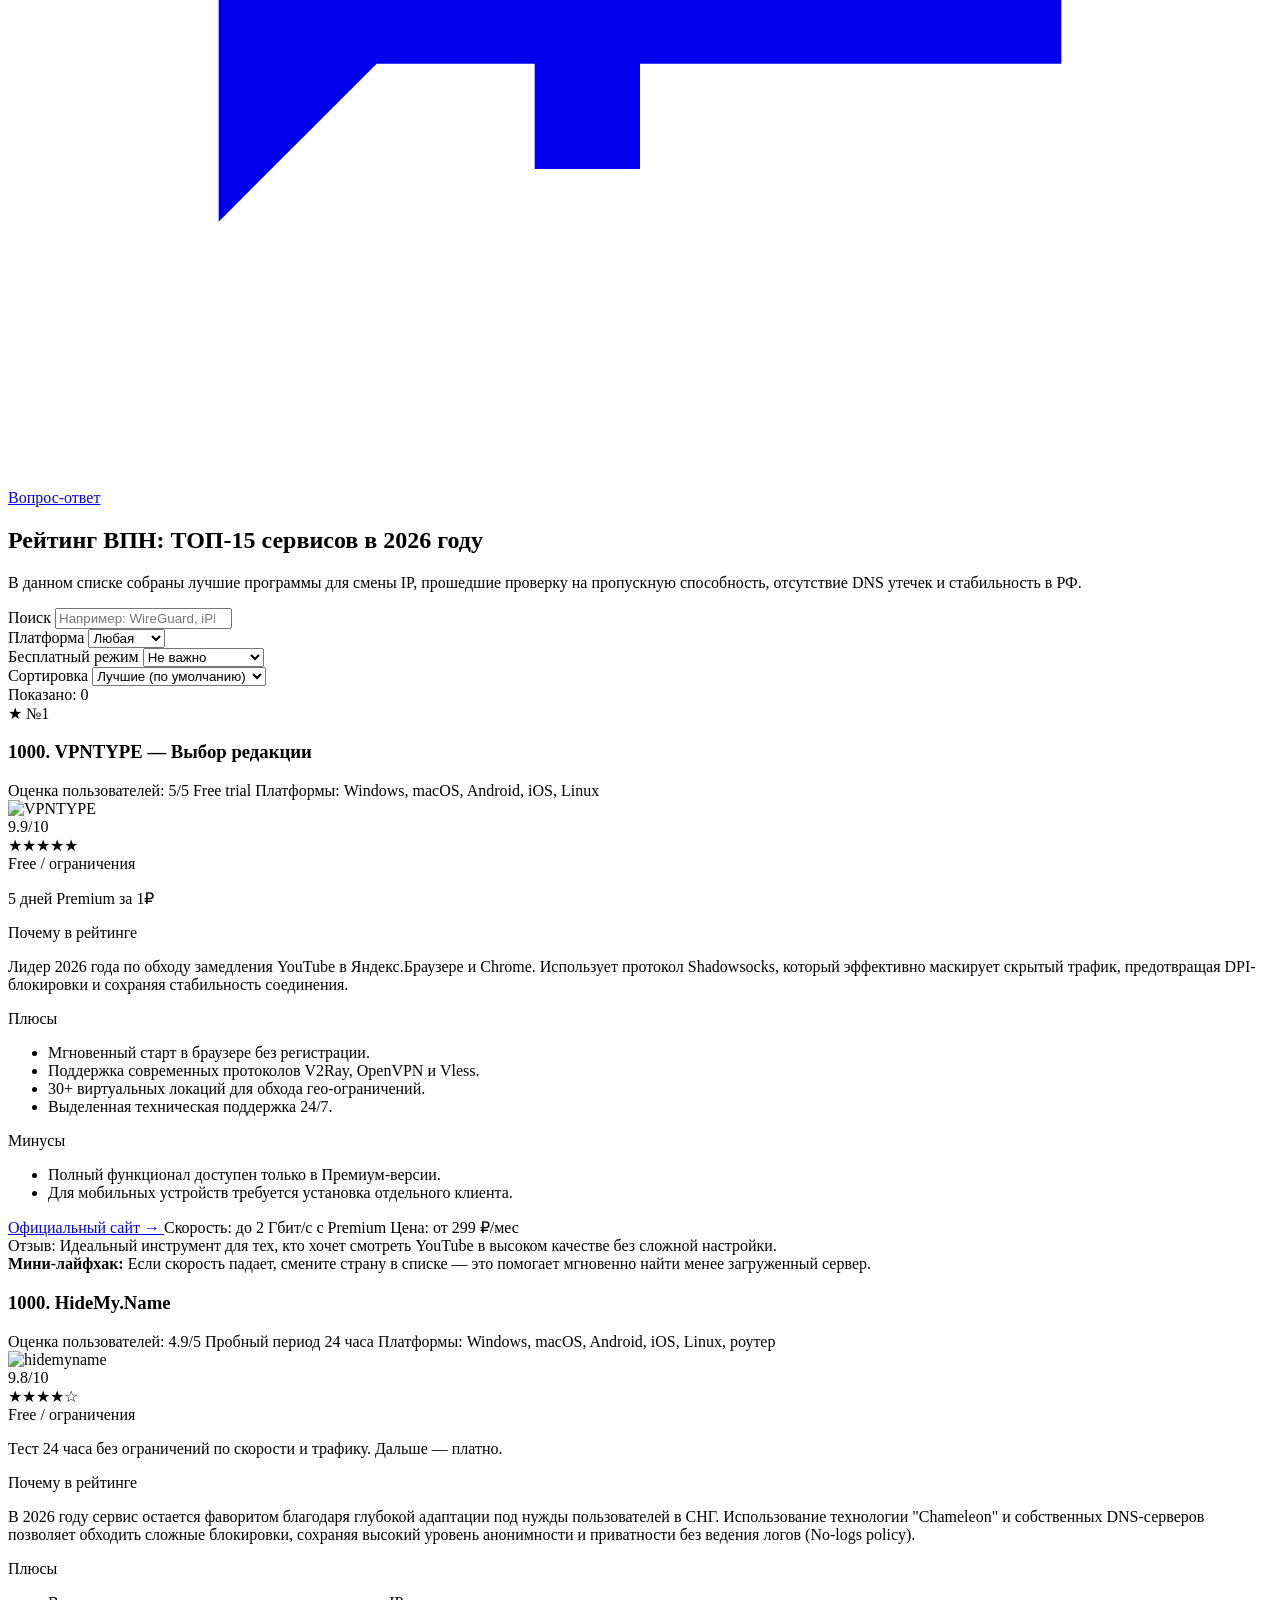
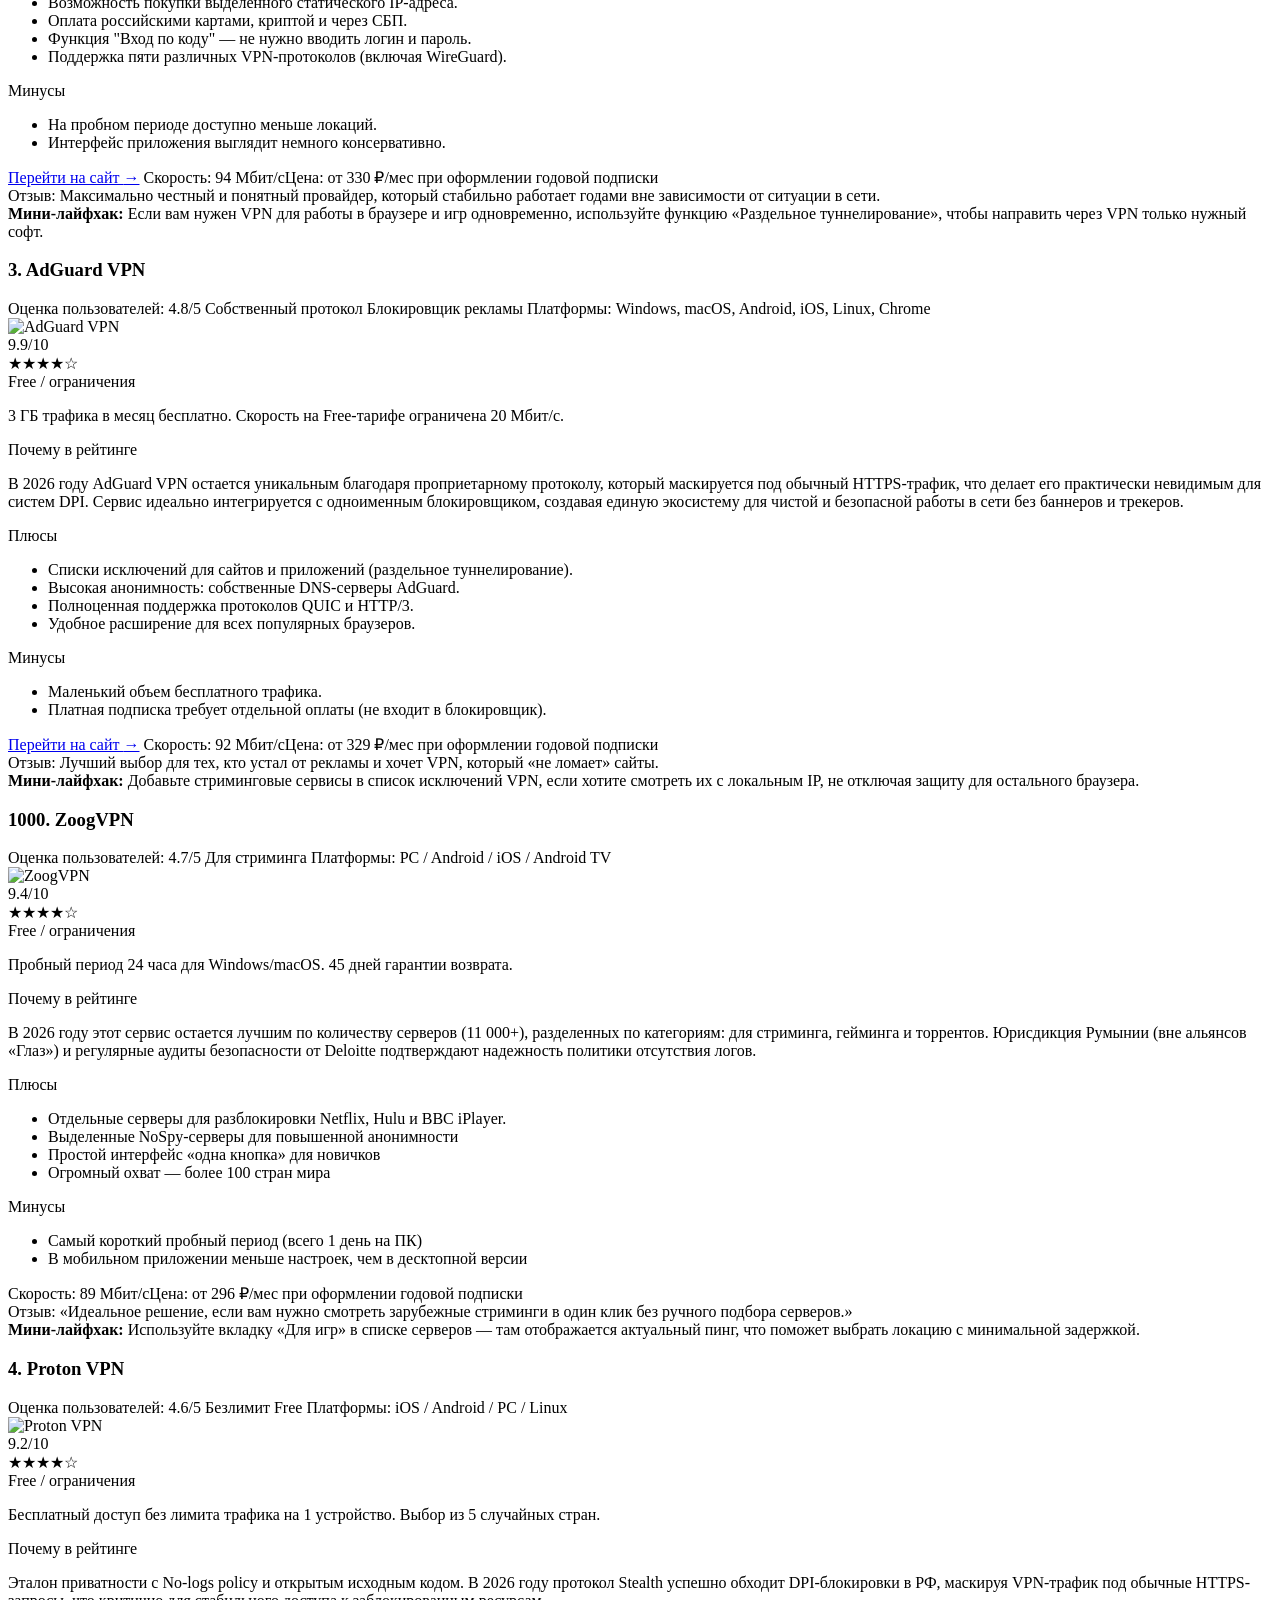
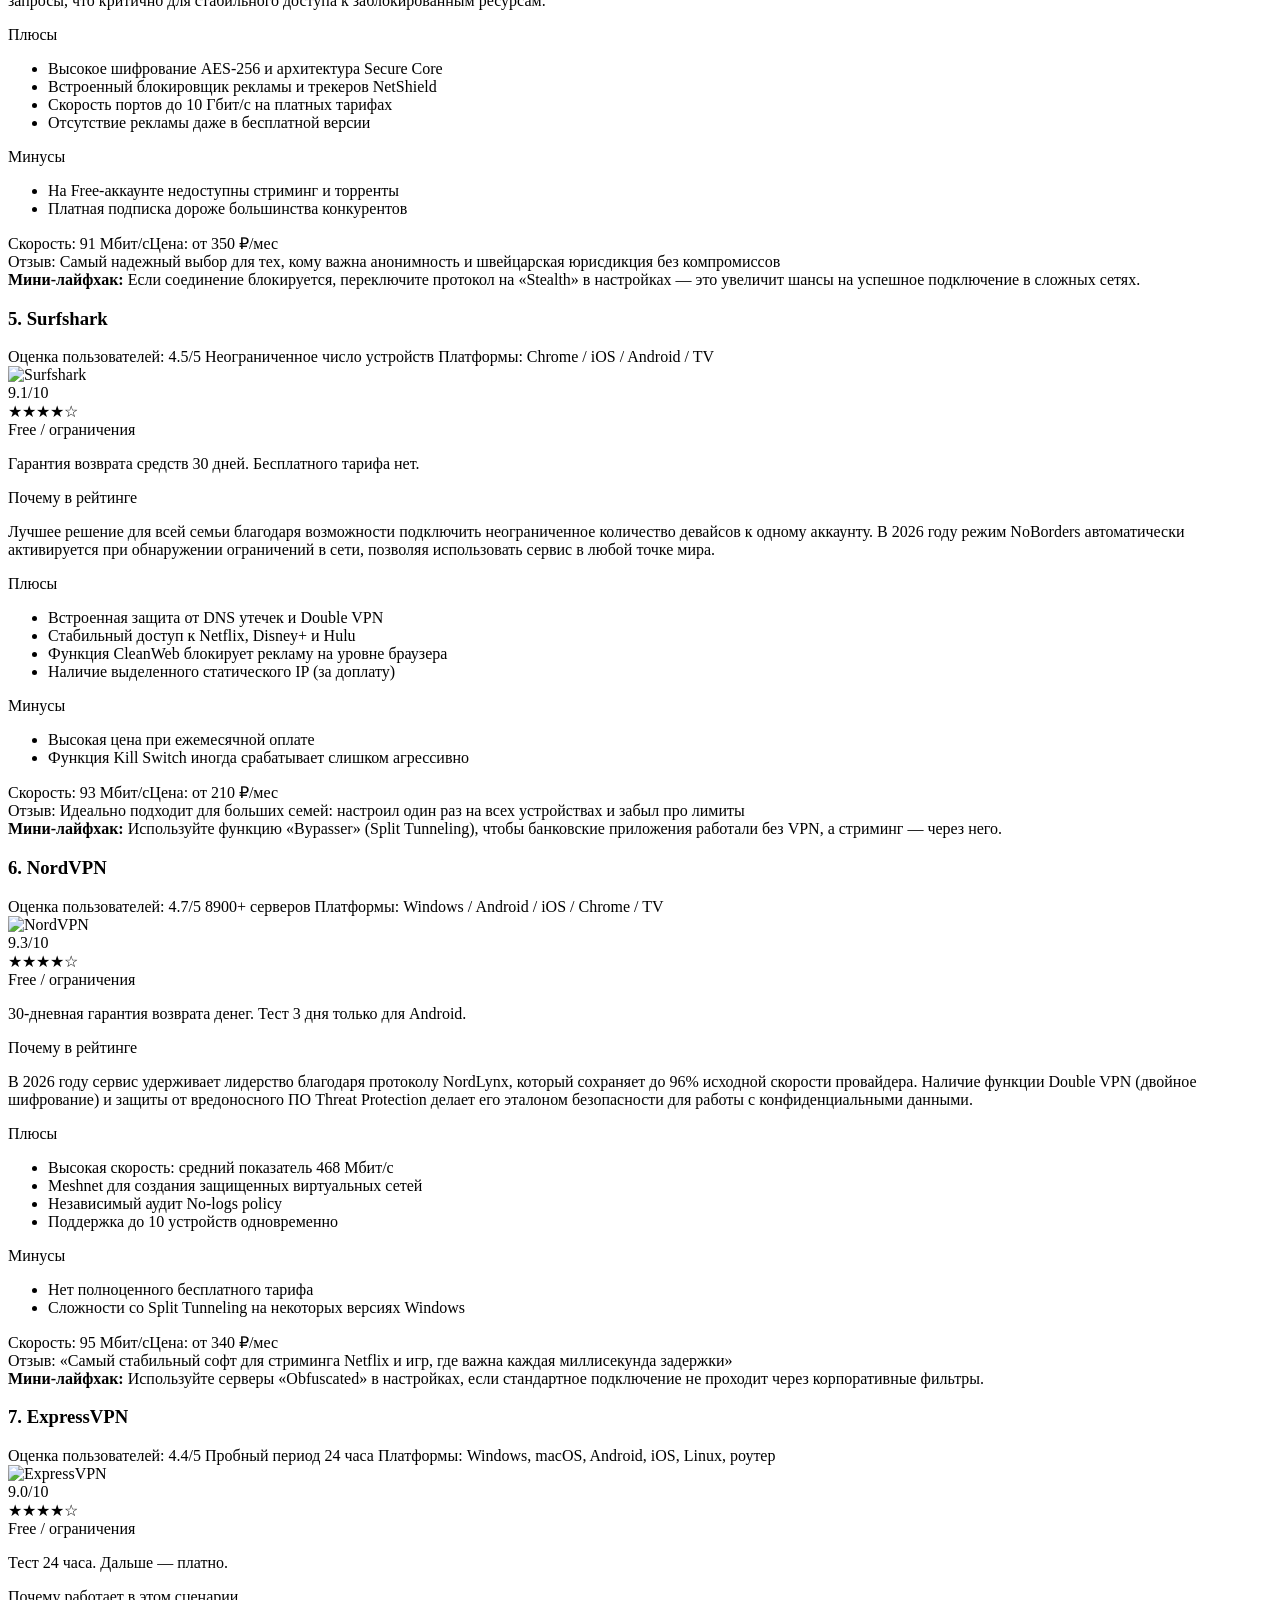
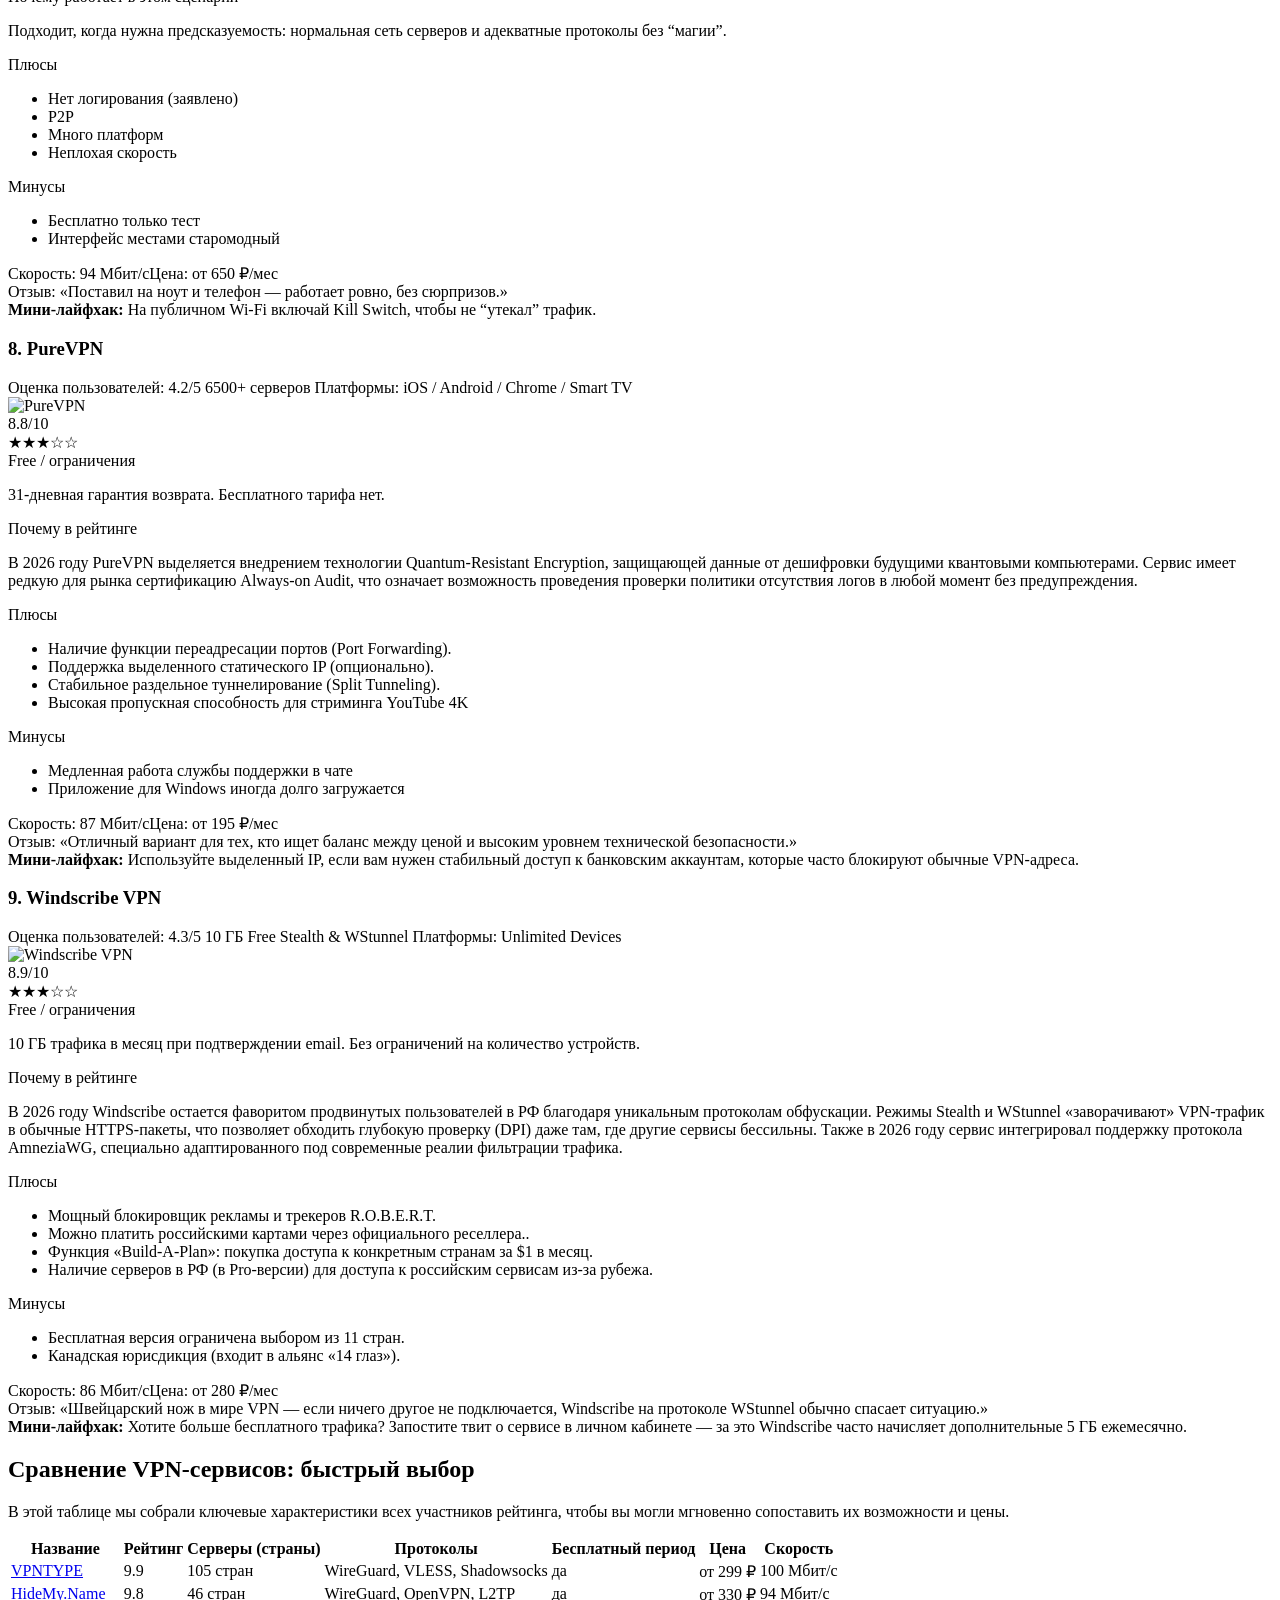
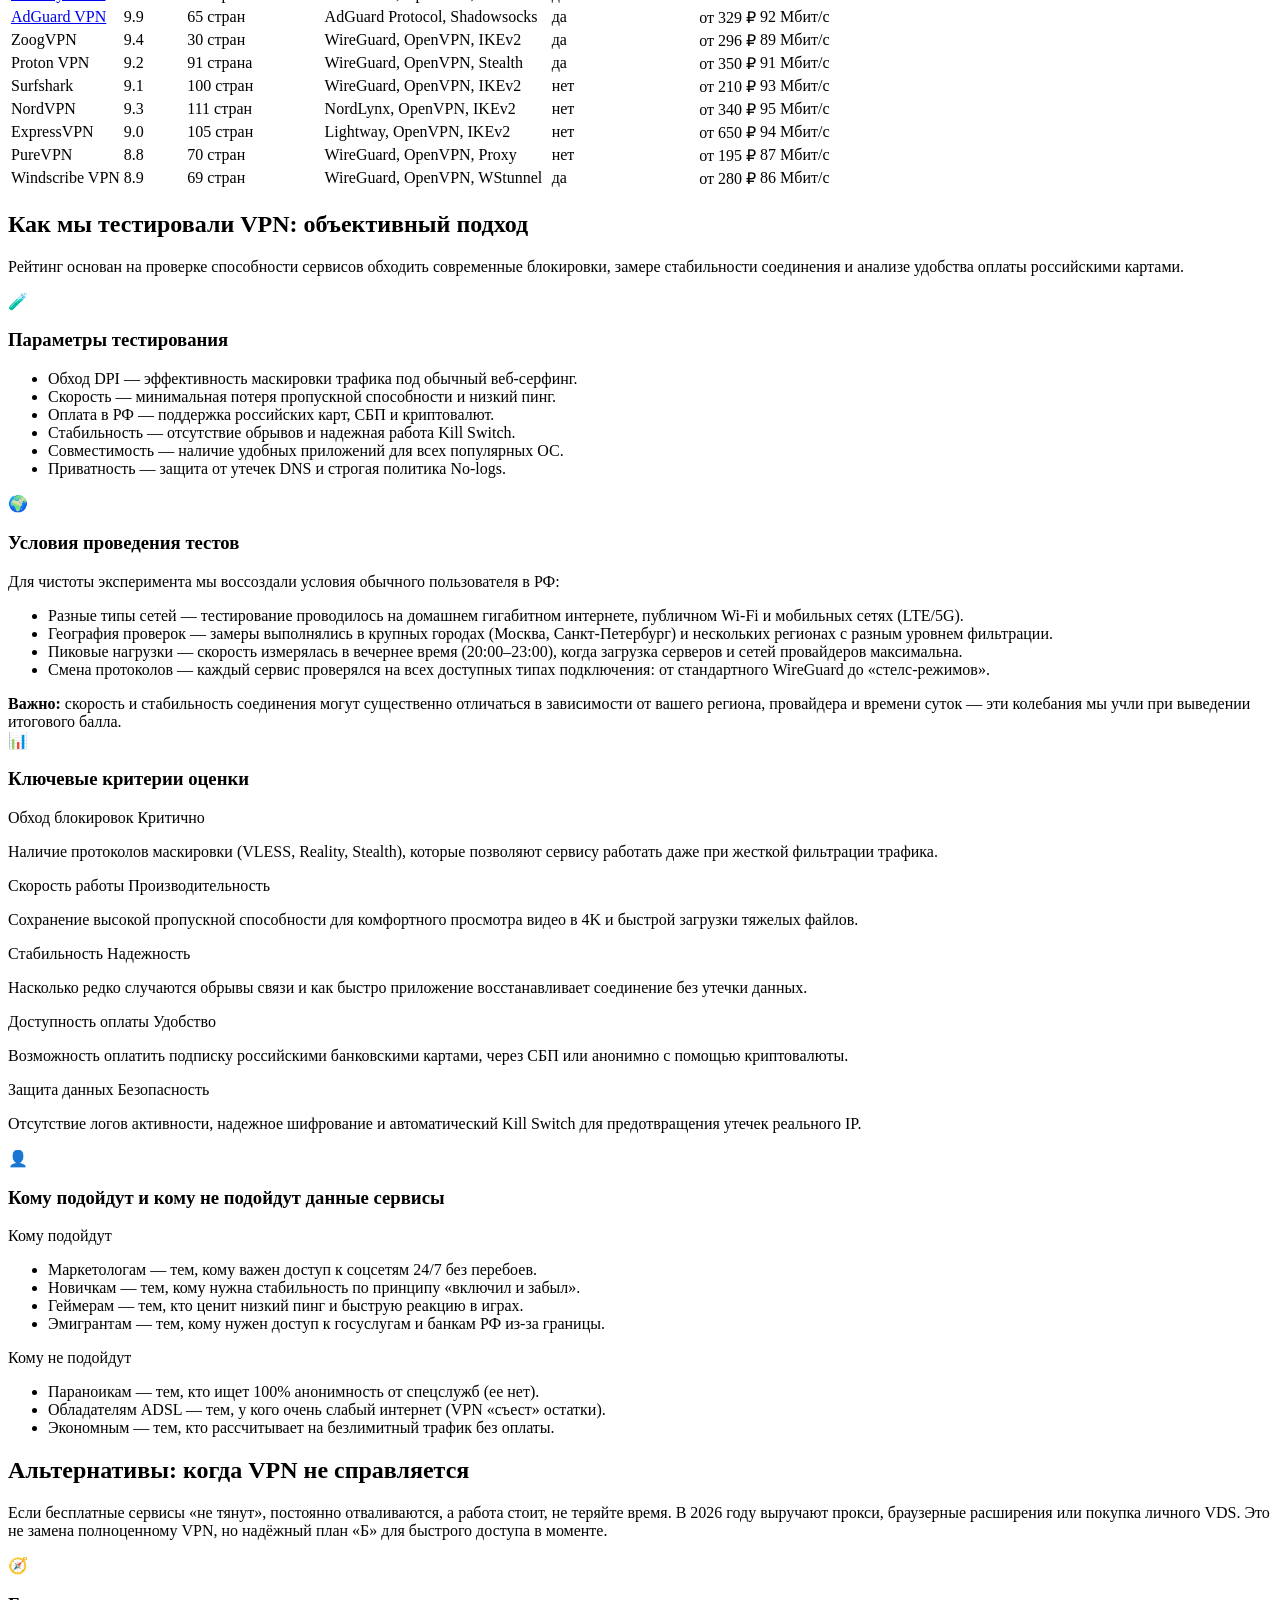
==== commit ce008e8e: "Update index.html" ====
--- a/index.html
+++ b/index.html
@@ -44,7 +44,7 @@
   "description": "Сравнение 15 VPN-провайдеров по скорости, пингу, стабильности, обходу DPI и удобству оплаты в России в феврале 2026 года.",
   "inLanguage": "ru-RU",
   "datePublished": "2026-02-17",
-  "dateModified": "2026-03-06",
+  "dateModified": "2026-03-19",
   "author": {
     "@type": "Person",
     "name": "Ирина Новикова",
@@ -759,7 +759,7 @@
     <div class="hero__left">
       <div class="hero__tags" aria-label="Служебная информация">
         <span class="tag"><time datetime="2026-02-17">17.02.2026</time></span>
-        <span class="tag">Обновлено: <time datetime="2026-03-06">06.03.2026</time></span>
+        <span class="tag">Обновлено: <time datetime="2026-03-19">19.03.2026</time></span>
         <span class="tag tag--pin">Актуально для РФ</span>
         <span class="tag tag--pin">Топ для Роблокса</span>
         <span class="tag tag--pin">YouTube 4K</span>
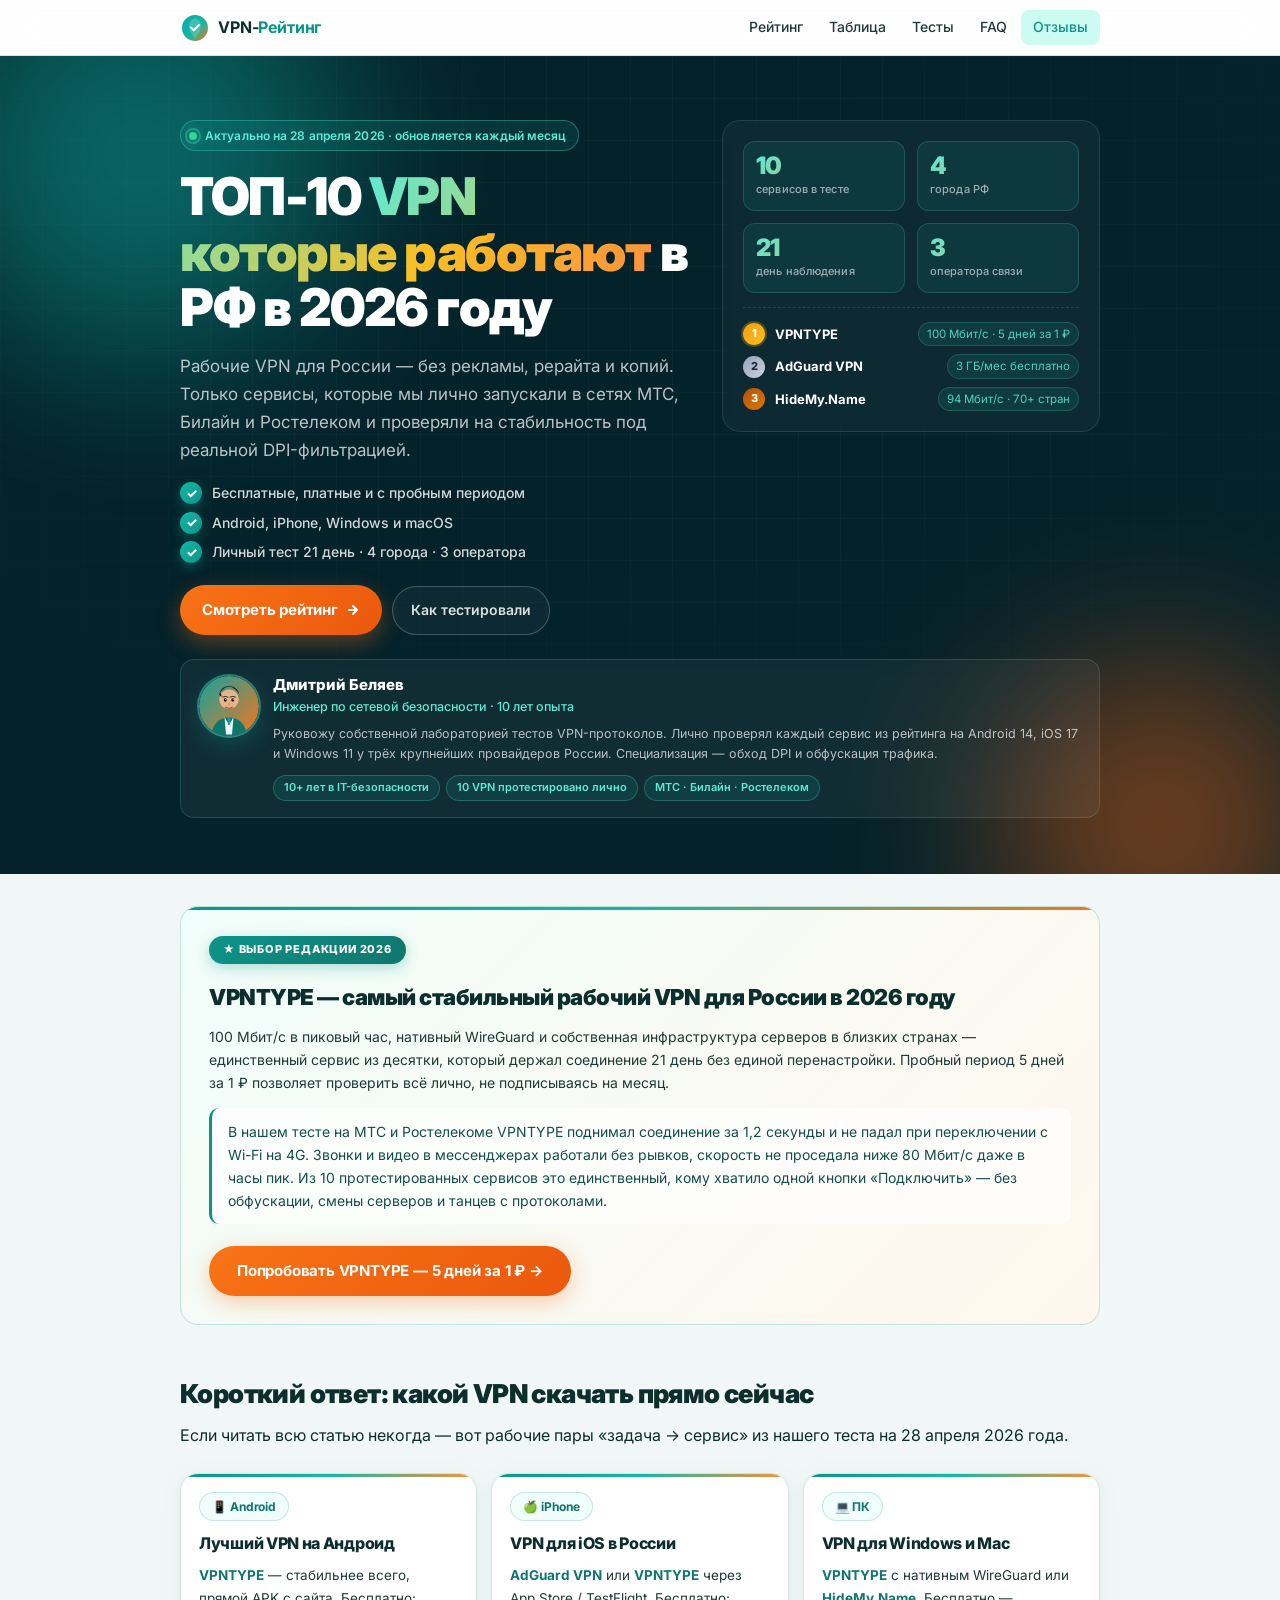
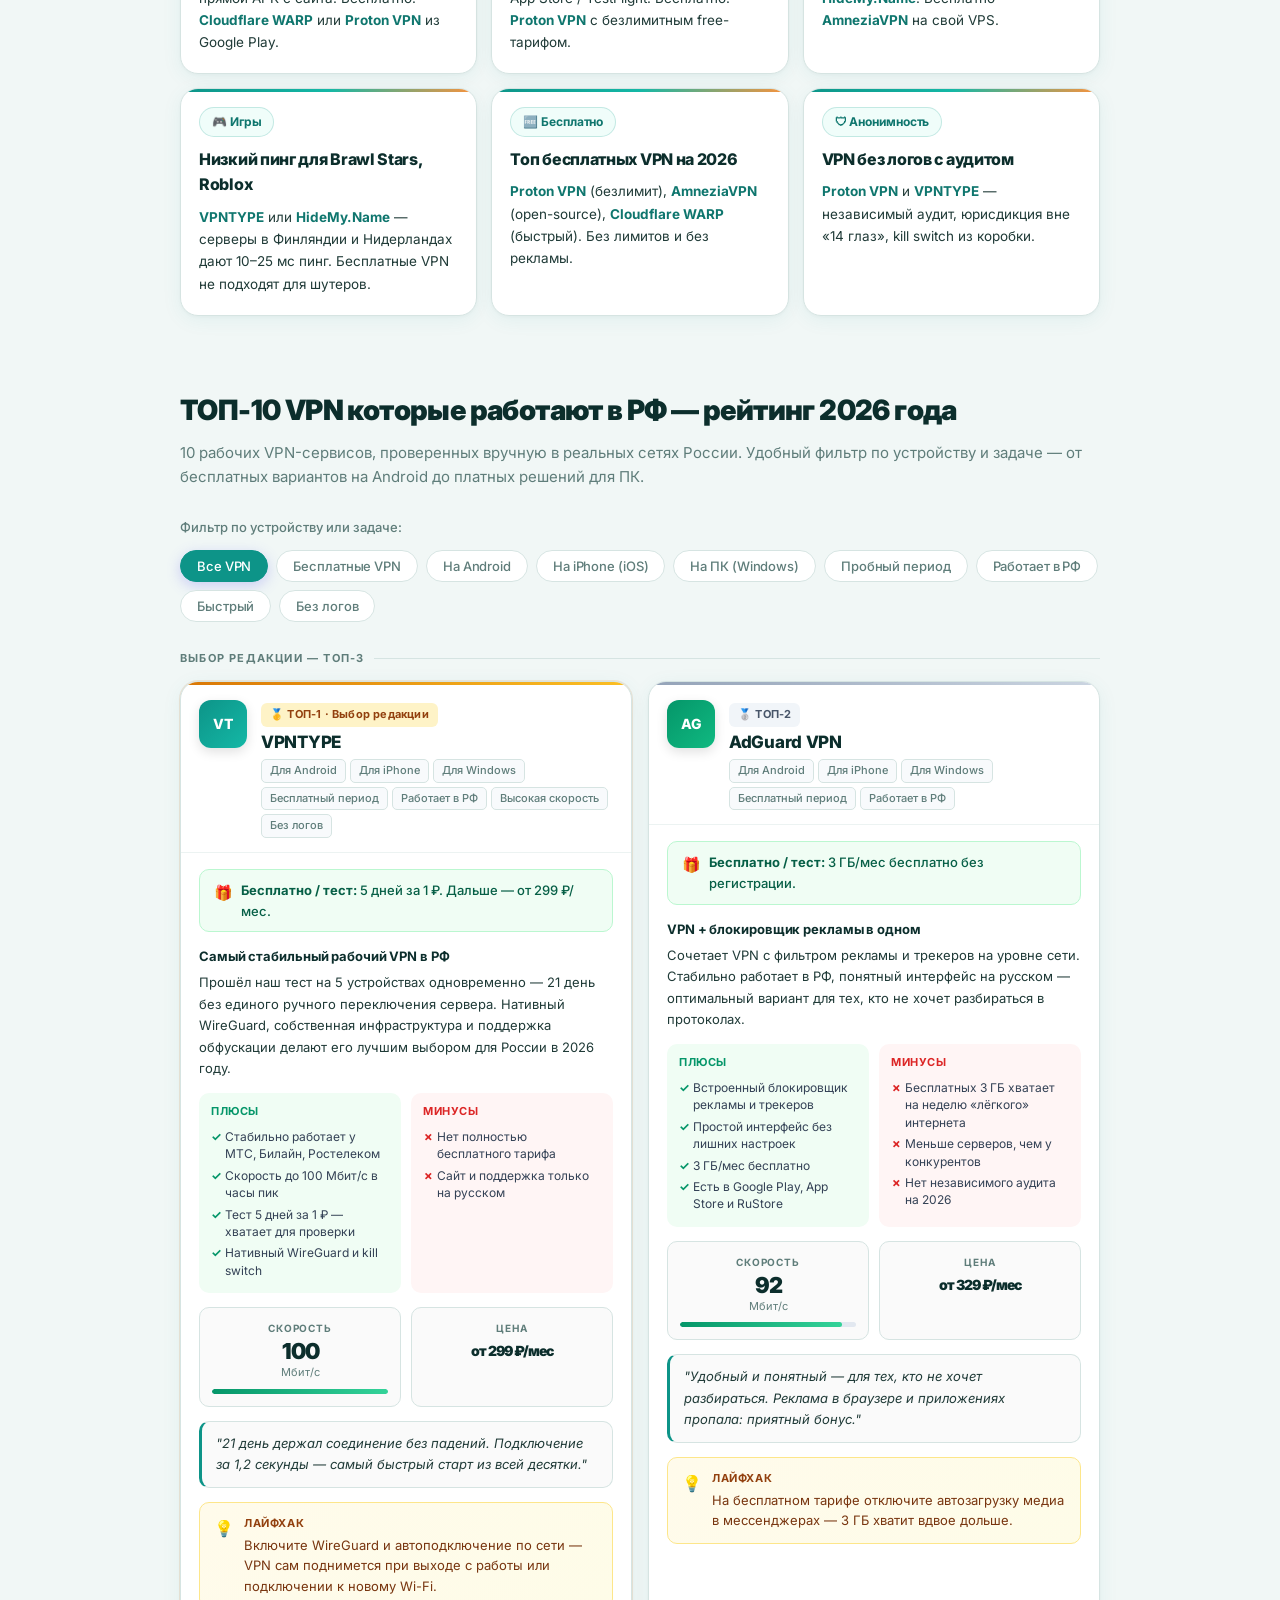
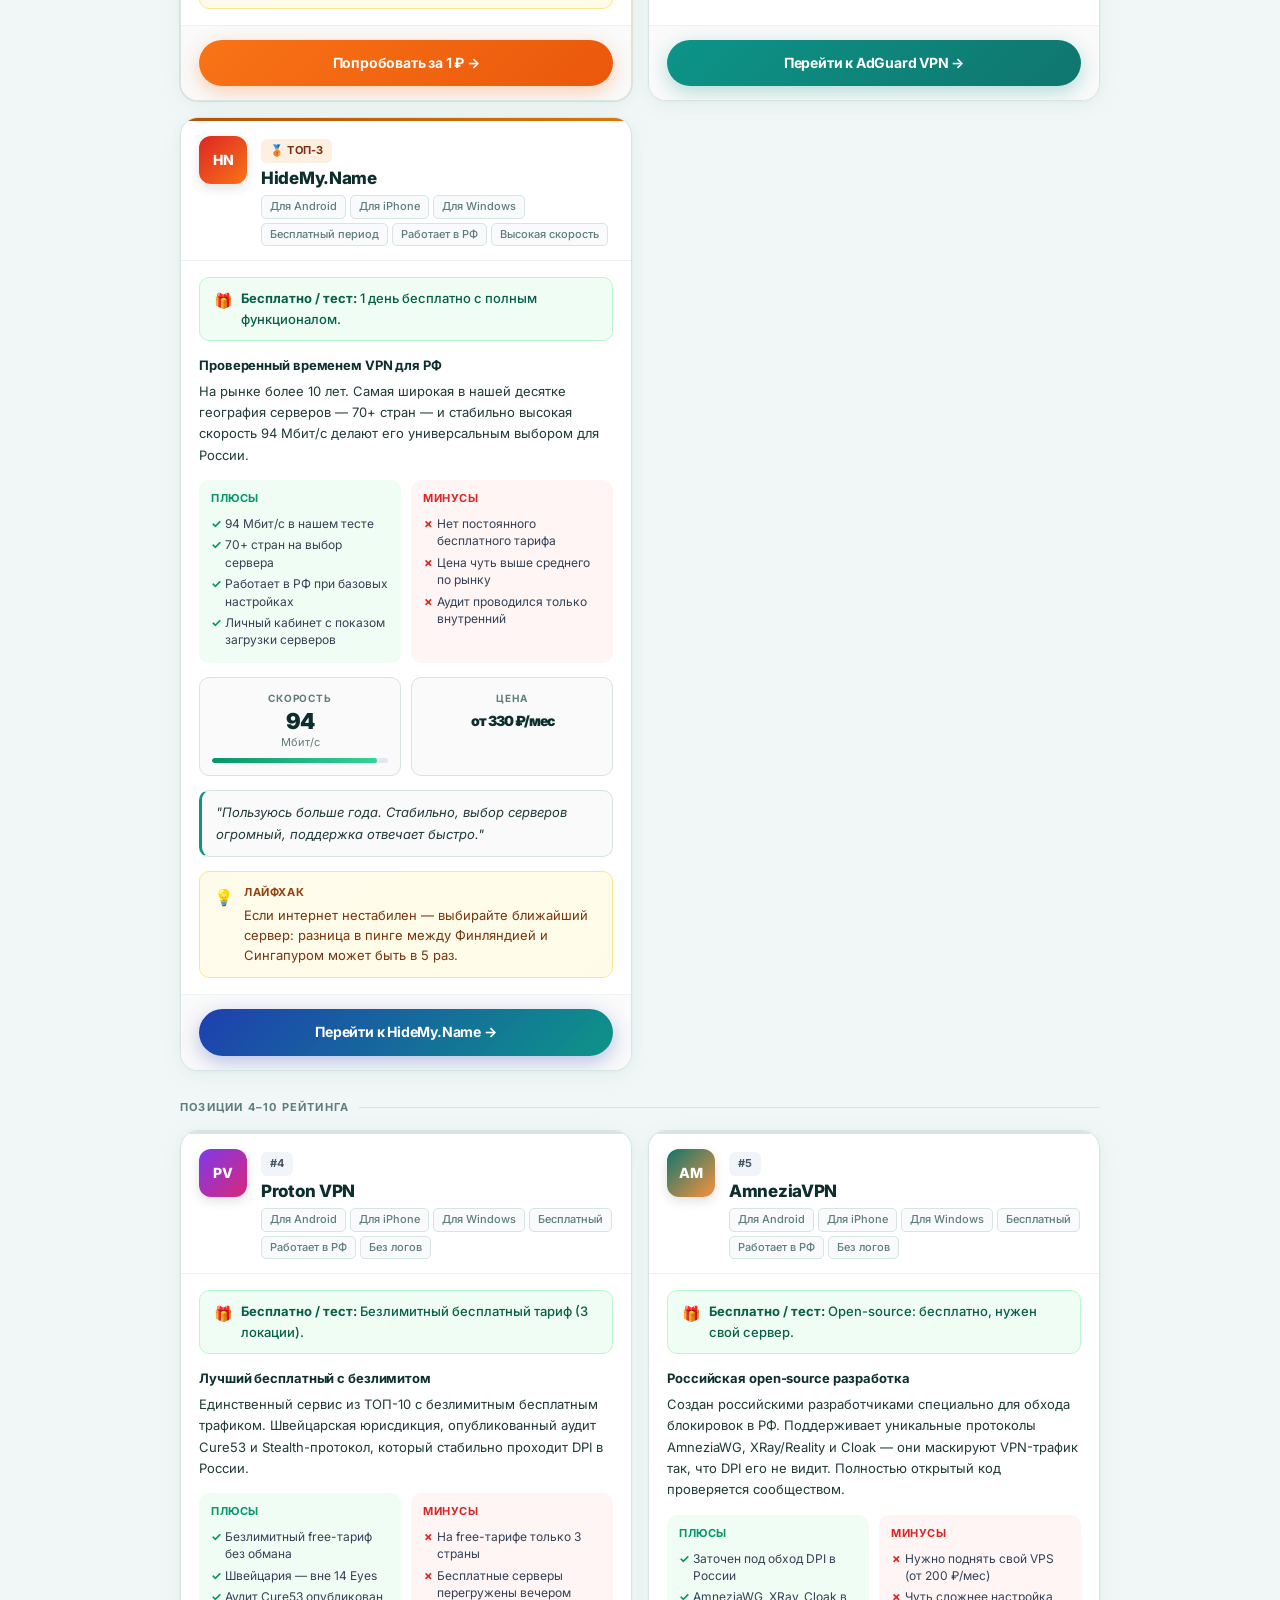
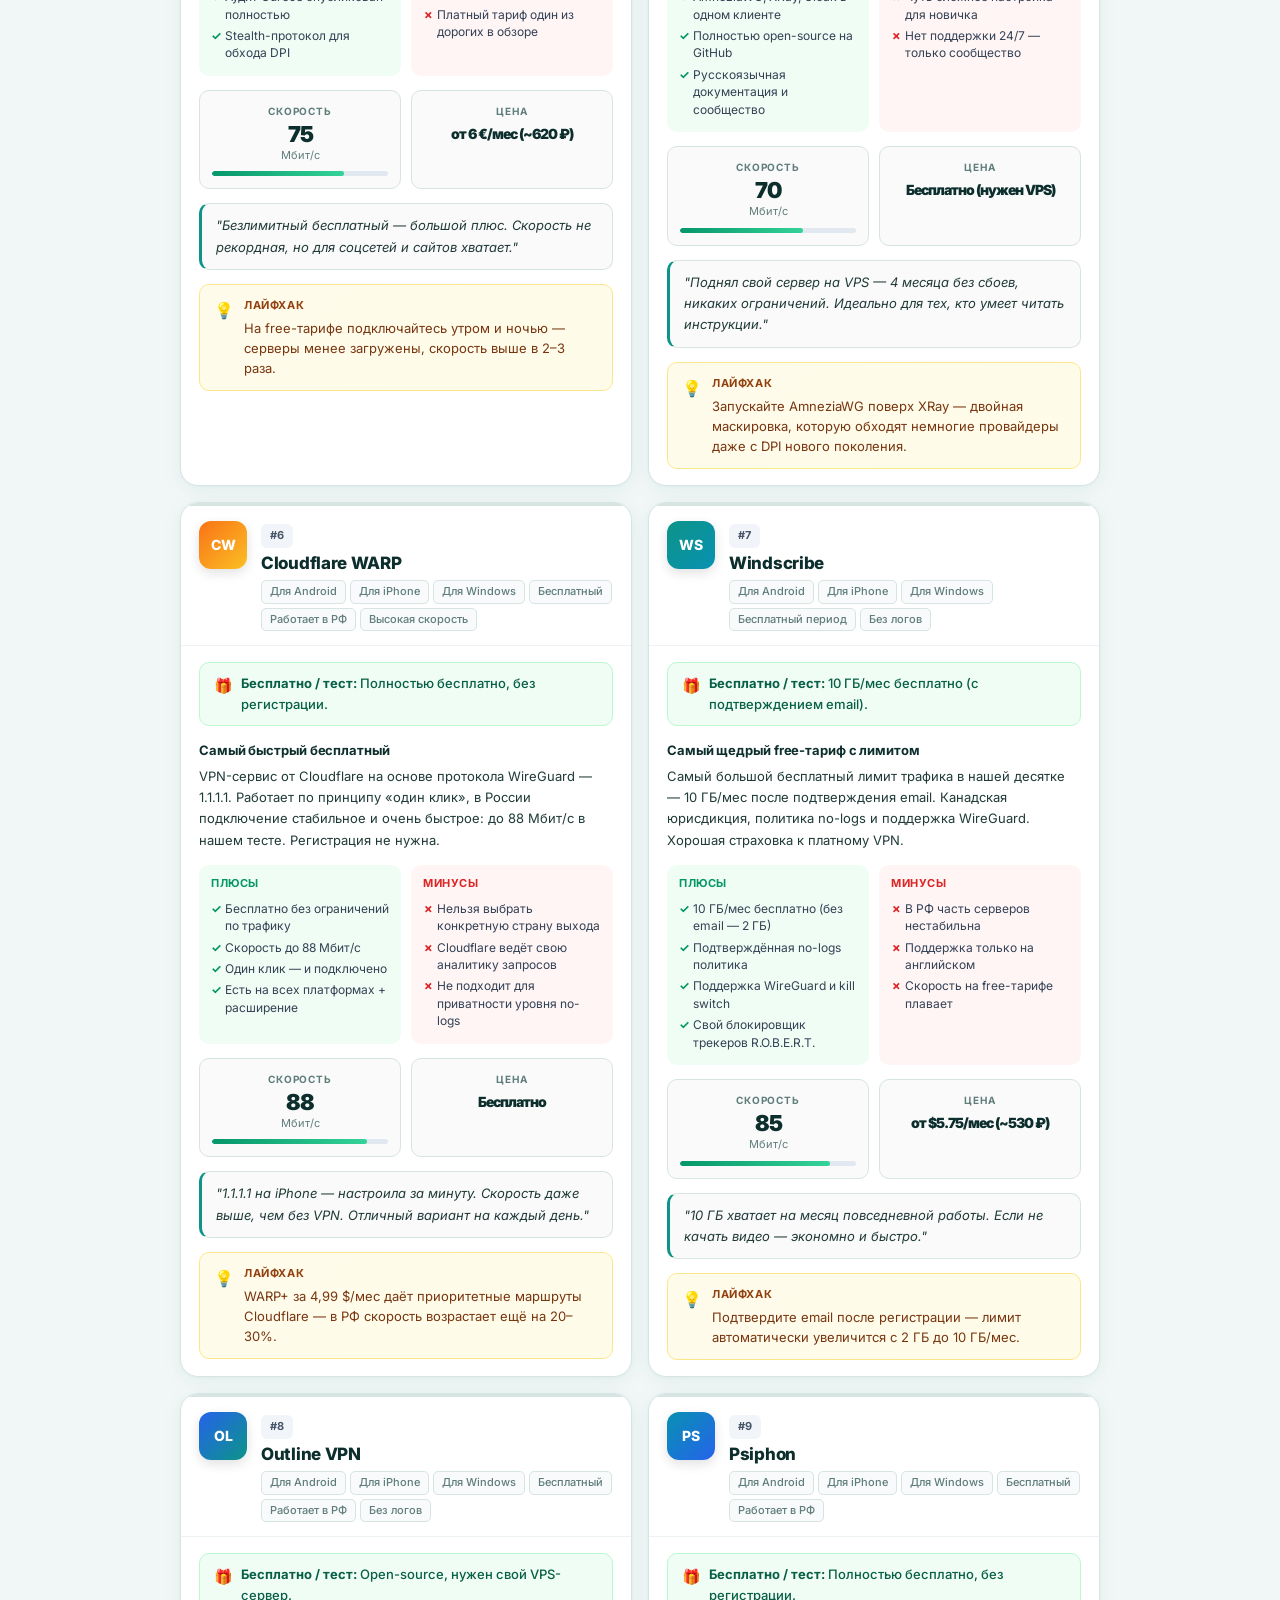
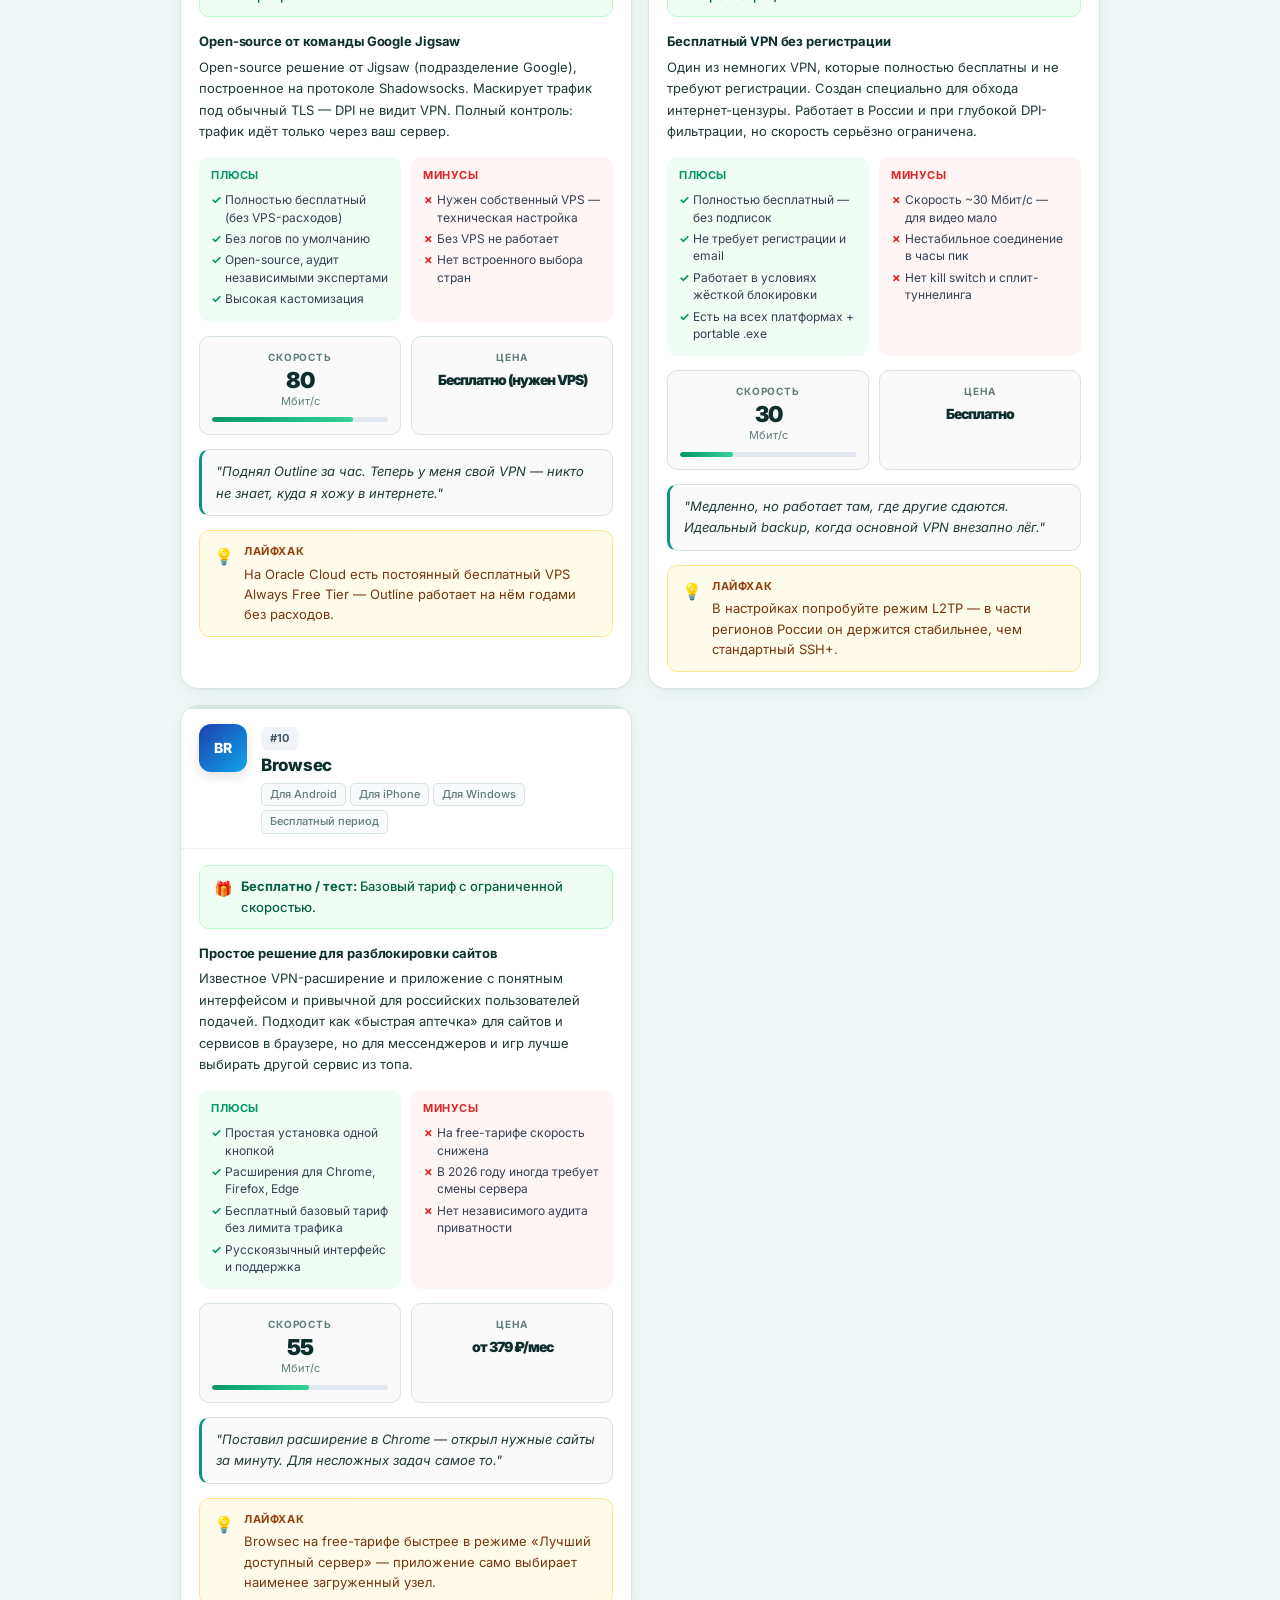
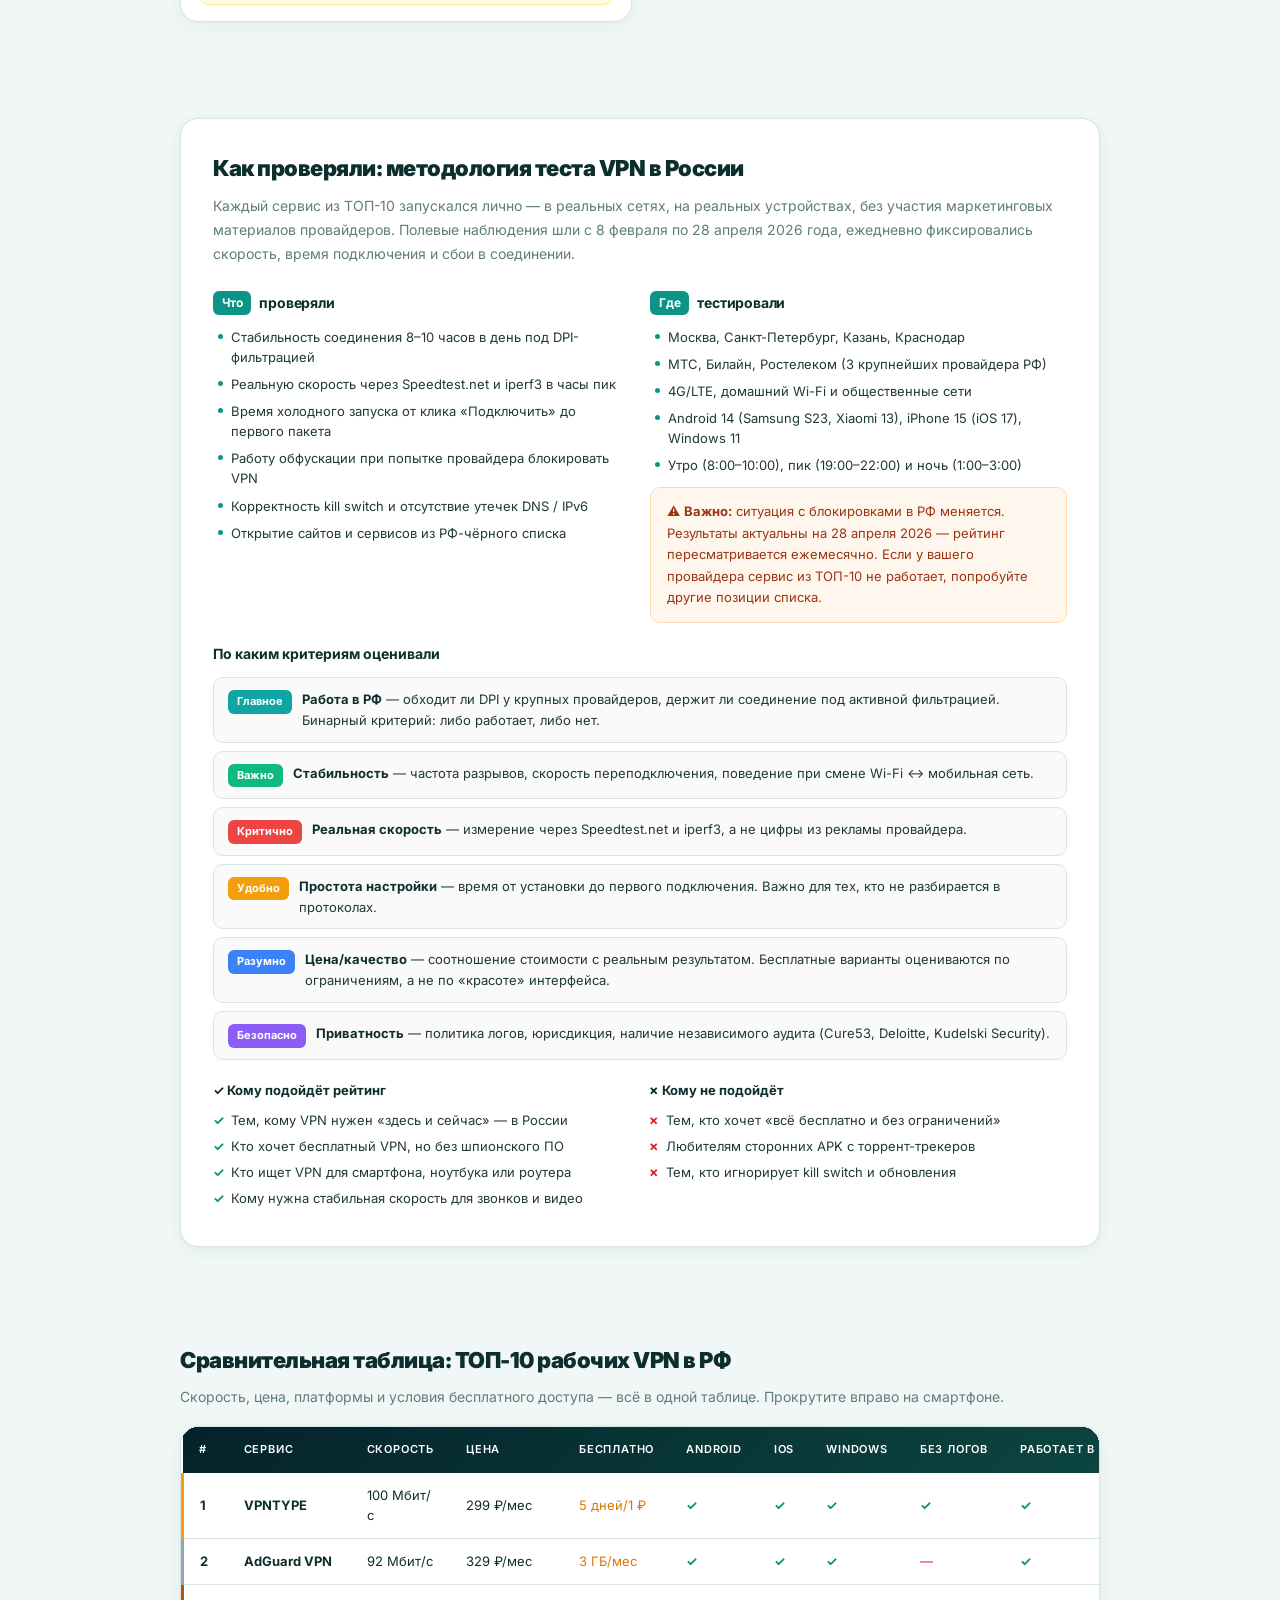
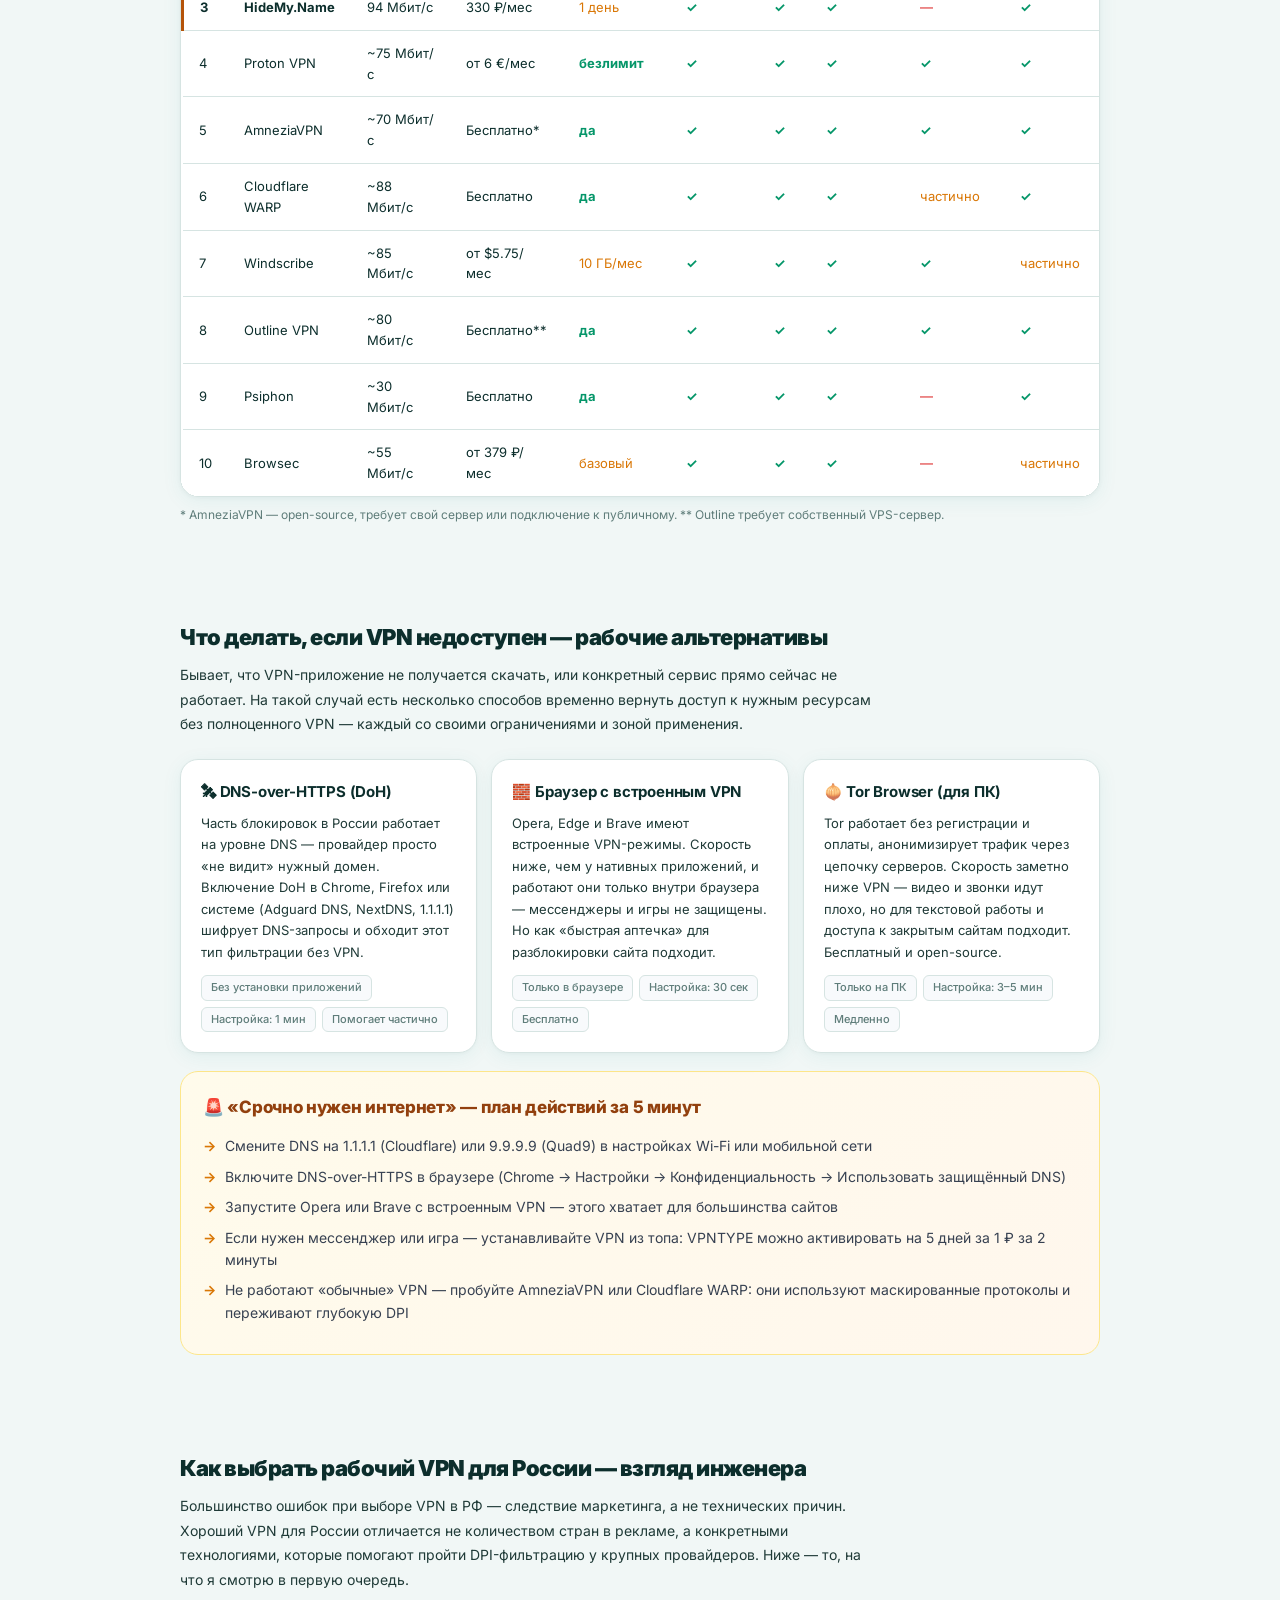
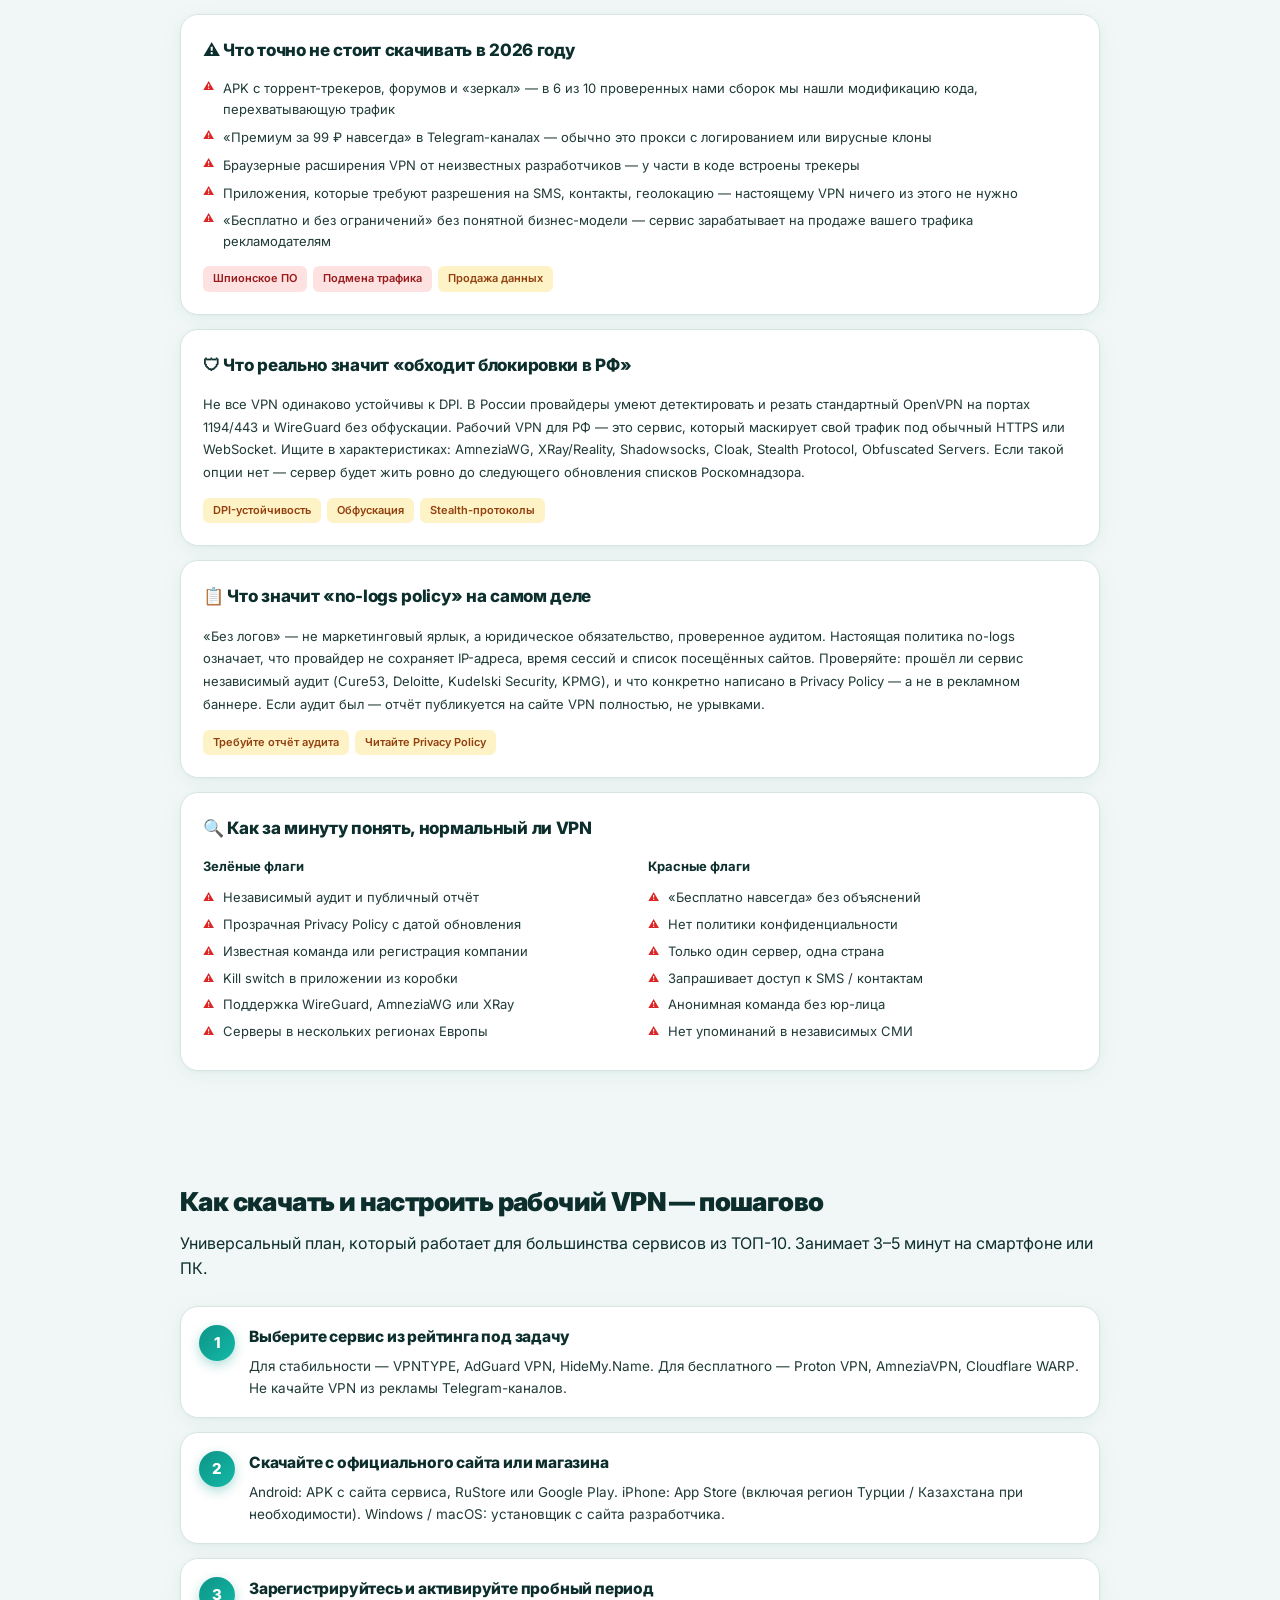
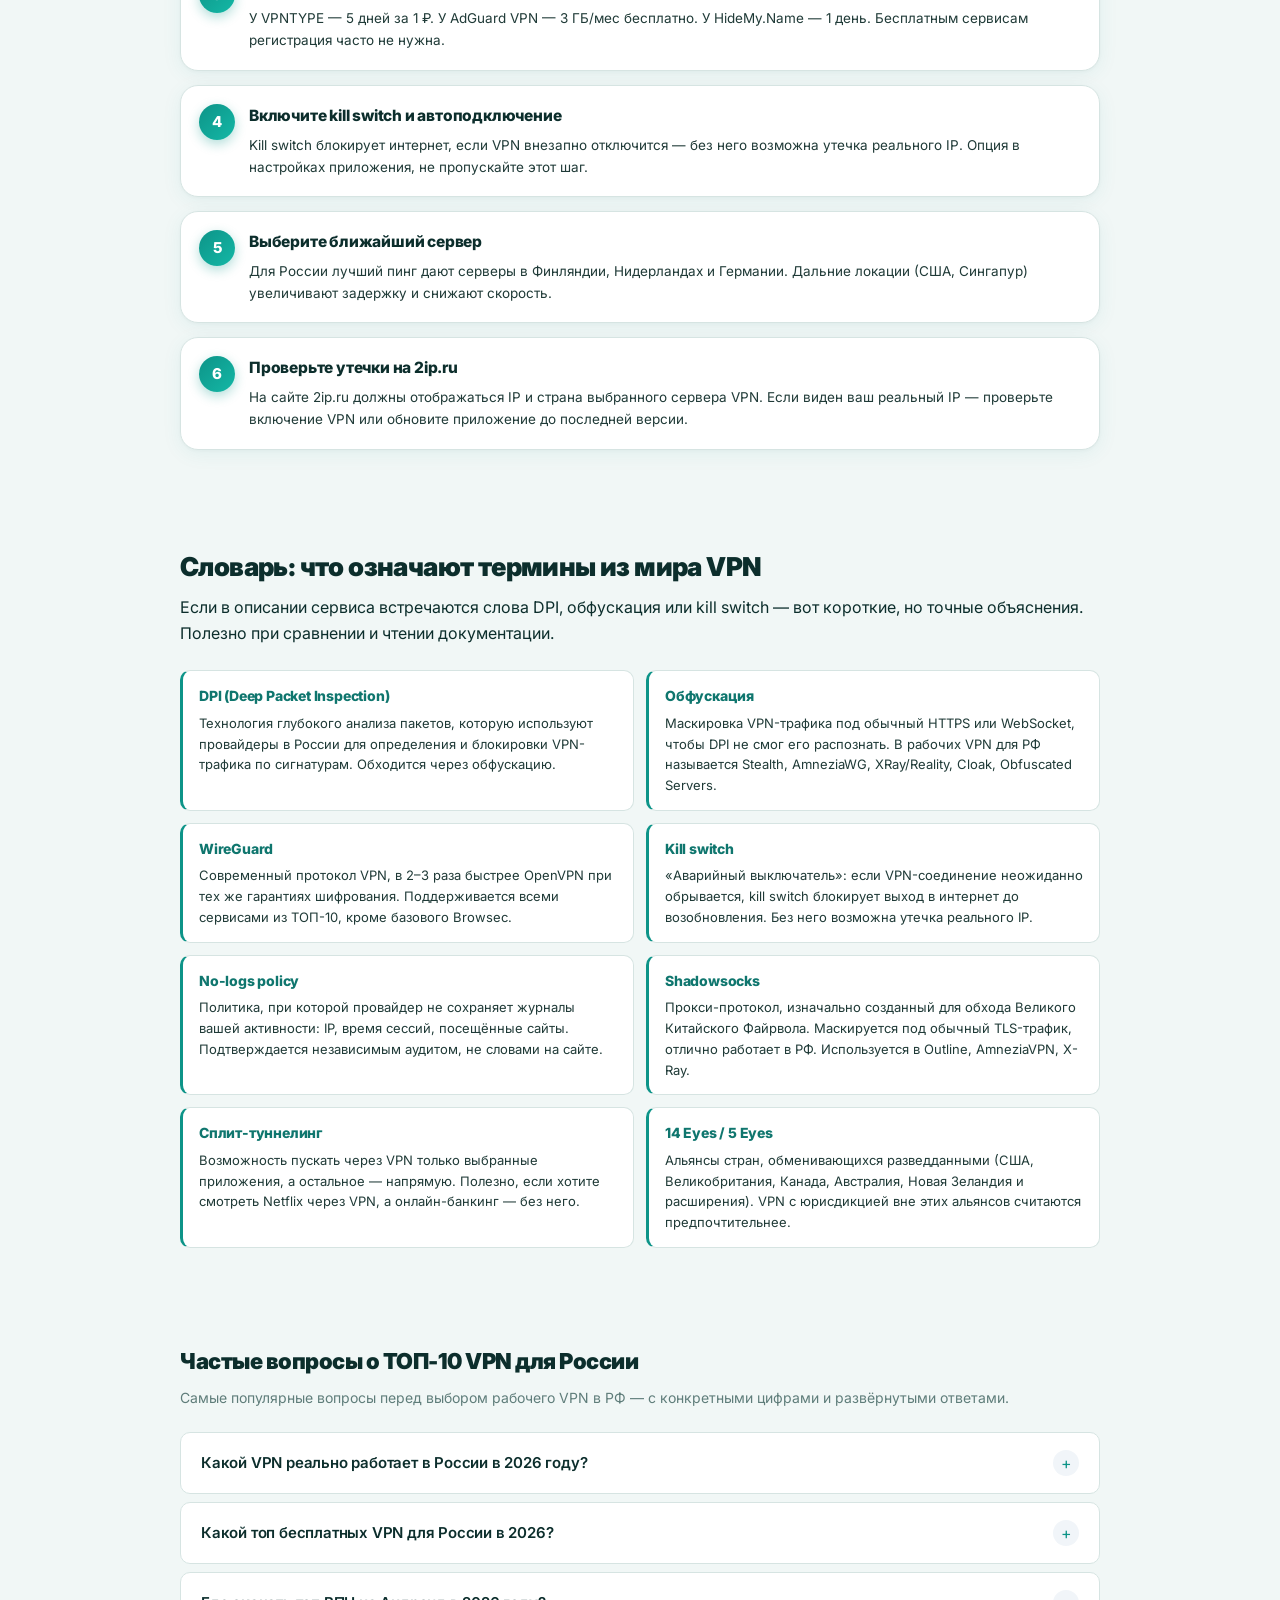
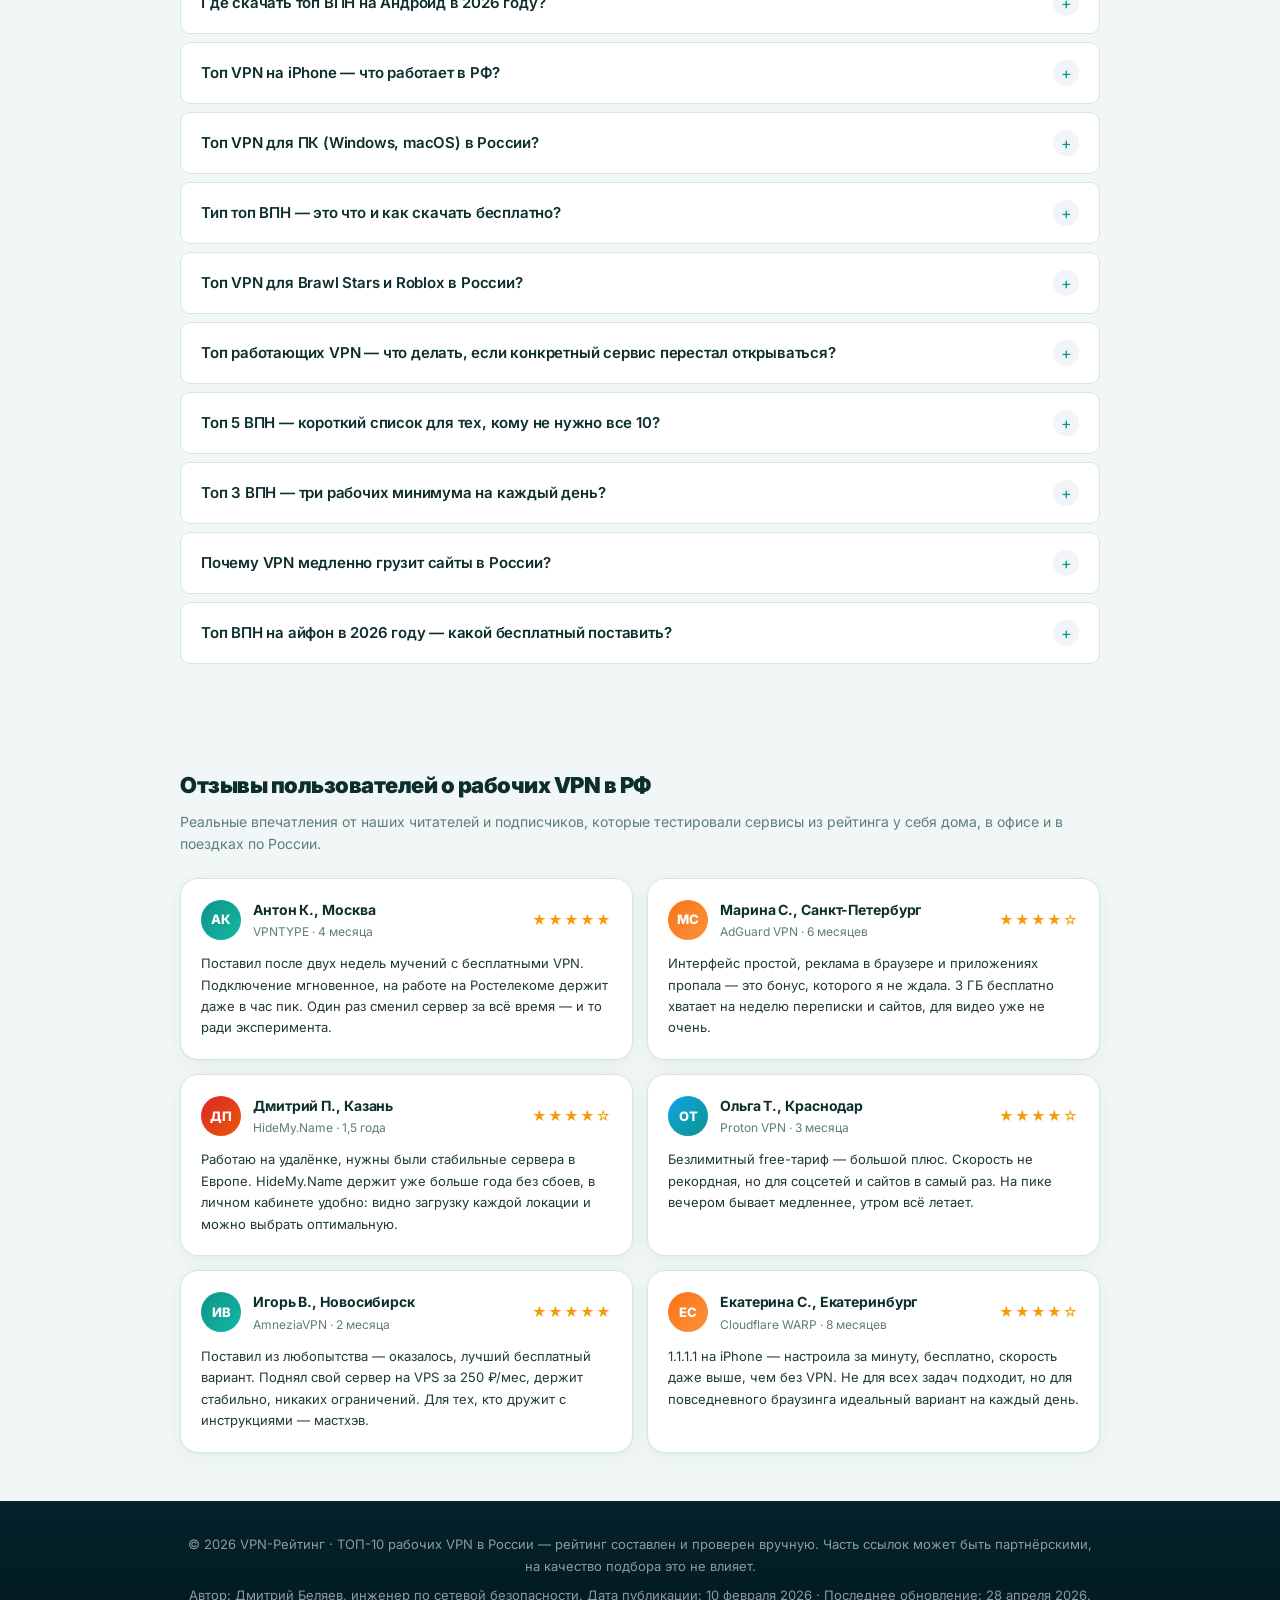
==== commit 1c8ffeb9: "Add files via upload" ====
--- a/index.html
+++ b/index.html
@@ -1,2275 +1,951 @@
-<!doctype html>
-<html lang="ru">
-<head>
-  <meta charset="utf-8" />
-  <link rel="icon" type="image/svg+xml" href="favicon.svg">
-  <link rel="apple-touch-icon" href="favicon.svg">
-  <meta name="viewport" content="width=device-width, initial-scale=1" />
-  <meta name="theme-color" content="#0b0f1a" />
-  <meta name="yandex-verification" content="4e94176e93363c4a" />
-  <!-- Yandex.Metrika counter -->
-<script type="text/javascript">
-    (function(m,e,t,r,i,k,a){
-        m[i]=m[i]||function(){(m[i].a=m[i].a||[]).push(arguments)};
-        m[i].l=1*new Date();
-        for (var j = 0; j < document.scripts.length; j++) {if (document.scripts[j].src === r) { return; }}
-        k=e.createElement(t),a=e.getElementsByTagName(t)[0],k.async=1,k.src=r,a.parentNode.insertBefore(k,a)
-    })(window, document,'script','https://mc.yandex.ru/metrika/tag.js?id=106920926', 'ym');
-
-    ym(106920926, 'init', {ssr:true, webvisor:true, clickmap:true, ecommerce:"dataLayer", referrer: document.referrer, url: location.href, accurateTrackBounce:true, trackLinks:true});
-</script>
-<noscript><div><img src="https://mc.yandex.ru/watch/106920926" style="position:absolute; left:-9999px;" alt="" /></div></noscript>
-<!-- /Yandex.Metrika counter -->
-  <meta name="description" content="Какой VPN выбрать в 2026 году? Тестируем 15 сервисов для YouTube, соцсетей и работы. Сравнение скорости, цен и протоколов (VLESS/Reality), которые не блокируют." />
-  <title>ТОП-15 Лучших VPN для России в марте 2026: Рейтинг рабочих сервисов</title>
-
-  <!-- Fonts -->
-  <link rel="preconnect" href="https://fonts.googleapis.com">
-  <link rel="preconnect" href="https://fonts.gstatic.com" crossorigin>
-  <link href="https://fonts.googleapis.com/css2?family=Manrope:wght@300;400;500;600;700;800&display=swap" rel="stylesheet">
-
-  <link rel="stylesheet" href="./styles.css" />
-
-  <!-- schema-->
-  <script type="application/ld+json">
-{
-  "@context": "https://schema.org",
-  "@type": "Article",
-  "mainEntityOfPage": {
-    "@type": "WebPage",
-    "@id": "https://samyj-luchshij-vpn.github.io"
-  },
-  "headline": "Самый лучший VPN в 2026 году: рейтинг 15 надежных сервисов",
-  "alternativeHeadline": "Рейтинг ВПН: ТОП-15 сервисов в 2026 году",
-  "description": "Сравнение 15 VPN-провайдеров по скорости, пингу, стабильности, обходу DPI и удобству оплаты в России в феврале 2026 года.",
-  "inLanguage": "ru-RU",
-  "datePublished": "2026-02-17",
-  "dateModified": "2026-03-19",
-  "author": {
-    "@type": "Person",
-    "name": "Ирина Новикова",
-    "jobTitle": "Маркетолог в ООО \"ЯНДЕКС\"",
-    "description": "Профессиональный маркетолог с 7-летним стажем в сфере IT-продуктов, специализируется на тестах стабильности сетевых сервисов в условиях РФ."
-  },
-  "publisher": {
-    "@type": "Organization",
-    "name": "VPNRank",
-    "logo": {
-      "@type": "ImageObject",
-      "url": "https://vpnrank.example.com/logo.png"
-    }
-  },
-  "articleSection": [
-    "Выбор редакции",
-    "Об авторе",
-    "ТОП-15",
-    "Таблица сравнения",
-    "Методология",
-    "Отзывы",
-    "FAQ",
-    "Альтернативные методы",
-    "Совет эксперта"
-  ],
-  "isPartOf": {
-    "@type": "WebSite",
-    "name": "VPNRank",
-    "url": "https://vpnrank.example.com"
-  },
-  "keywords": [
-    "VPN 2026",
-    "лучший VPN для России",
-    "обход DPI",
-    "VPN для Roblox",
-    "VPN для YouTube 4K",
-    "рейтинг VPN-сервисов"
-  ]
-}
-</script>
-<script type="application/ld+json">
-{
-  "@context": "https://schema.org",
-  "@type": "ItemList",
-  "name": "Рейтинг VPN: ТОП-15 сервисов в 2026 году",
-  "description": "Рейтинг VPN-сервисов для России с учетом обхода DPI, скорости, стабильности и удобства оплаты.",
-  "itemListOrder": "https://schema.org/ItemListOrderDescending",
-  "numberOfItems": 15,
-  "itemListElement": [
-    {
-      "@type": "ListItem",
-      "position": 1,
-      "url": "https://samyj-luchshij-vpn.github.io#vpn-1",
-      "name": "VPNTYPE"
-    },
-    {
-      "@type": "ListItem",
-      "position": 2,
-      "url": "https://samyj-luchshij-vpn.github.io#vpn-2",
-      "name": "HideMy.Name"
-    },
-    {
-      "@type": "ListItem",
-      "position": 3,
-      "url": "https://samyj-luchshij-vpn.github.io#vpn-3",
-      "name": "AdGuard VPN"
-    },
-    {
-      "@type": "ListItem",
-      "position": 4,
-      "url": "https://samyj-luchshij-vpn.github.io#vpn-4",
-      "name": "ZoogVPN"
-    },
-    {
-      "@type": "ListItem",
-      "position": 5,
-      "url": "https://samyj-luchshij-vpn.github.io#vpn-5",
-      "name": "Surfshark"
-    },
-    {
-      "@type": "ListItem",
-      "position": 6,
-      "url": "https://samyj-luchshij-vpn.github.io#vpn-6",
-      "name": "NordVPN"
-    },
-    {
-      "@type": "ListItem",
-      "position": 7,
-      "url": "https://samyj-luchshij-vpn.github.io#vpn-7",
-      "name": "Proton VPN"
-    },
-    {
-      "@type": "ListItem",
-      "position": 8,
-      "url": "https://samyj-luchshij-vpn.github.io#vpn-8",
-      "name": "PureVPN"
-    },
-    {
-      "@type": "ListItem",
-      "position": 9,
-      "url": "https://samyj-luchshij-vpn.github.io#vpn-9",
-      "name": "Windscribe VPN"
-    },
-    {
-      "@type": "ListItem",
-      "position": 10,
-      "url": "https://samyj-luchshij-vpn.github.io#vpn-10",
-      "name": "ExpressVPN"
-    }
-  ]
-}
-</script>
-<script type="application/ld+json">
-{
-  "@context": "https://schema.org",
-  "@graph": [
-    {
-      "@type": "Service",
-      "@id": "https://samyj-luchshij-vpn.github.io#vpntype",
-      "name": "VPNTYPE",
-      "alternateName": "VPNTYPE — лучший VPN 2026 года",
-      "serviceType": "VPN-сервис",
-      "description": "VPN-сервис с поддержкой VLESS, Shadowsocks и Reality для обхода DPI в России, скоростью до 2 Гбит/с и доступом к более чем 30 виртуальным локациям.",
-      "provider": {
-        "@type": "Organization",
-        "name": "VPNTYPE"
-      },
-      "areaServed": {
-        "@type": "Country",
-        "name": "Россия"
-      },
-      "offers": {
-        "@type": "Offer",
-        "price": "299",
-        "priceCurrency": "RUB",
-        "category": "subscription",
-        "description": "Премиум‑подписка VPNTYPE с безлимитным трафиком.",
-        "url": "https://vk.cc/cUpjZq",
-        "availability": "https://schema.org/InStock"
-      },
-      "aggregateRating": {
-        "@type": "AggregateRating",
-        "ratingValue": "9.9",
-        "bestRating": "10",
-        "worstRating": "0",
-        "ratingCount": 5,
-        "reviewCount": 5
-      }
-    },
-    {
-      "@type": "Service",
-      "@id": "https://samyj-luchshij-vpn.github.io#hidemyname",
-      "name": "HideMy.Name",
-      "serviceType": "VPN-сервис",
-      "description": "VPN-сервис с технологией «Chameleon», собственными DNS-серверами и поддержкой оплаты российскими картами, криптовалютой и через СБП.",
-      "provider": {
-        "@type": "Organization",
-        "name": "HideMy.Name"
-      },
-      "areaServed": {
-        "@type": "Country",
-        "name": "Россия"
-      },
-      "offers": {
-        "@type": "Offer",
-        "price": "330",
-        "priceCurrency": "RUB",
-        "category": "subscription",
-        "description": "Подписка HideMy.Name при годовой оплате.",
-        "url": "https://vk.cc/cUxOxl",
-        "availability": "https://schema.org/InStock"
-      },
-      "aggregateRating": {
-        "@type": "AggregateRating",
-        "ratingValue": "9.8",
-        "bestRating": "10",
-        "worstRating": "0",
-        "ratingCount": 4,
-        "reviewCount": 4
-      }
-    },
-    {
-      "@type": "Service",
-      "@id": "https://samyj-luchshij-vpn.github.io#adguardvpn",
-      "name": "AdGuard VPN",
-      "serviceType": "VPN-сервис",
-      "description": "VPN-сервис с проприетарным протоколом AdGuard, маскирующимся под HTTPS, и встроенной экосистемой блокировки рекламы и трекеров.",
-      "provider": {
-        "@type": "Organization",
-        "name": "AdGuard VPN"
-      },
-      "areaServed": {
-        "@type": "Country",
-        "name": "Россия"
-      },
-      "offers": {
-        "@type": "Offer",
-        "price": "329",
-        "priceCurrency": "RUB",
-        "category": "subscription",
-        "description": "Подписка AdGuard VPN при годовой оплате.",
-        "url": "https://vk.cc/cUxOkm",
-        "availability": "https://schema.org/InStock"
-      },
-      "aggregateRating": {
-        "@type": "AggregateRating",
-        "ratingValue": "9.9",
-        "bestRating": "10",
-        "worstRating": "0",
-        "ratingCount": 4,
-        "reviewCount": 4
-      }
-    },
-    {
-      "@type": "Service",
-      "@id": "https://samyj-luchshij-vpn.github.io#zoogvpn",
-      "name": "ZoogVPN",
-      "serviceType": "VPN-сервис",
-      "description": "VPN-сервис с более чем 11 000 серверами, отдельными локациями для стриминга, гейминга и торрентов и юрисдикцией в Румынии.",
-      "provider": {
-        "@type": "Organization",
-        "name": "ZoogVPN"
-      },
-      "areaServed": {
-        "@type": "Country",
-        "name": "Россия"
-      },
-      "offers": {
-        "@type": "Offer",
-        "price": "296",
-        "priceCurrency": "RUB",
-        "category": "subscription",
-        "description": "Подписка ZoogVPN при годовой оплате.",
-        "url": "https://samyj-luchshij-vpn.github.io#zoogvpn",
-        "availability": "https://schema.org/InStock"
-      },
-      "aggregateRating": {
-        "@type": "AggregateRating",
-        "ratingValue": "9.4",
-        "bestRating": "10",
-        "worstRating": "0",
-        "ratingCount": 4,
-        "reviewCount": 4
-      }
-    },
-    {
-      "@type": "Service",
-      "@id": "https://samyj-luchshij-vpn.github.io#surfshark",
-      "name": "Surfshark",
-      "serviceType": "VPN-сервис",
-      "description": "VPN-сервис с неограниченным числом подключаемых устройств, режимом NoBorders и функцией CleanWeb для блокировки рекламы.",
-      "provider": {
-        "@type": "Organization",
-        "name": "Surfshark"
-      },
-      "areaServed": {
-        "@type": "Country",
-        "name": "Россия"
-      },
-      "offers": {
-        "@type": "Offer",
-        "price": "210",
-        "priceCurrency": "RUB",
-        "category": "subscription",
-        "description": "Подписка Surfshark с возможностью подключить неограниченное число устройств.",
-        "url": "https://samyj-luchshij-vpn.github.io#surfshark",
-        "availability": "https://schema.org/InStock"
-      },
-      "aggregateRating": {
-        "@type": "AggregateRating",
-        "ratingValue": "9.1",
-        "bestRating": "10",
-        "worstRating": "0",
-        "ratingCount": 4,
-        "reviewCount": 4
-      }
-    },
-    {
-      "@type": "Service",
-      "@id": "https://samyj-luchshij-vpn.github.io#nordvpn",
-      "name": "NordVPN",
-      "serviceType": "VPN-сервис",
-      "description": "VPN-сервис с протоколом NordLynx, поддержкой Meshnet, Double VPN и независимым аудитом политики отсутствия логов.",
-      "provider": {
-        "@type": "Organization",
-        "name": "NordVPN"
-      },
-      "areaServed": {
-        "@type": "Country",
-        "name": "Россия"
-      },
-      "offers": {
-        "@type": "Offer",
-        "price": "340",
-        "priceCurrency": "RUB",
-        "category": "subscription",
-        "description": "Подписка NordVPN при помесячной оплате.",
-        "url": "https://samyj-luchshij-vpn.github.io#nordvpn",
-        "availability": "https://schema.org/InStock"
-      },
-      "aggregateRating": {
-        "@type": "AggregateRating",
-        "ratingValue": "9.3",
-        "bestRating": "10",
-        "worstRating": "0",
-        "ratingCount": 4,
-        "reviewCount": 5
-      }
-    },
-    {
-      "@type": "Service",
-      "@id": "https://samyj-luchshij-vpn.github.io#protonvpn",
-      "name": "Proton VPN",
-      "serviceType": "VPN-сервис",
-      "description": "VPN-сервис с No-logs policy, открытым исходным кодом и протоколом Stealth для обхода DPI в России.",
-      "provider": {
-        "@type": "Organization",
-        "name": "Proton VPN"
-      },
-      "areaServed": {
-        "@type": "Country",
-        "name": "Россия"
-      },
-      "offers": {
-        "@type": "Offer",
-        "price": "350",
-        "priceCurrency": "RUB",
-        "category": "subscription",
-        "description": "Платная подписка Proton VPN с поддержкой Secure Core и NetShield.",
-        "url": "https://samyj-luchshij-vpn.github.io#protonvpn",
-        "availability": "https://schema.org/InStock"
-      },
-      "aggregateRating": {
-        "@type": "AggregateRating",
-        "ratingValue": "9.2",
-        "bestRating": "10",
-        "worstRating": "0",
-        "ratingCount": 4,
-        "reviewCount": 4
-      }
-    },
-    {
-      "@type": "Service",
-      "@id": "https://samyj-luchshij-vpn.github.io#purevpn",
-      "name": "PureVPN",
-      "serviceType": "VPN-сервис",
-      "description": "VPN-сервис с технологией Quantum-Resistant Encryption, Always-on Audit и поддержкой Port Forwarding и Split Tunneling.",
-      "provider": {
-        "@type": "Organization",
-        "name": "PureVPN"
-      },
-      "areaServed": {
-        "@type": "Country",
-        "name": "Россия"
-      },
-      "offers": {
-        "@type": "Offer",
-        "price": "195",
-        "priceCurrency": "RUB",
-        "category": "subscription",
-        "description": "Подписка PureVPN при годовой оплате.",
-        "url": "https://samyj-luchshij-vpn.github.io#purevpn",
-        "availability": "https://schema.org/InStock"
-      },
-      "aggregateRating": {
-        "@type": "AggregateRating",
-        "ratingValue": "8.8",
-        "bestRating": "10",
-        "worstRating": "0",
-        "ratingCount": 4,
-        "reviewCount": 4
-      }
-    },
-    {
-      "@type": "Service",
-      "@id": "https://samyj-luchshij-vpn.github.io#windscribe",
-      "name": "Windscribe VPN",
-      "serviceType": "VPN-сервис",
-      "description": "VPN-сервис с режимами Stealth и WStunnel для обхода DPI, интеграцией AmneziaWG и блокировщиком R.O.B.E.R.T.",
-      "provider": {
-        "@type": "Organization",
-        "name": "Windscribe VPN"
-      },
-      "areaServed": {
-        "@type": "Country",
-        "name": "Россия"
-      },
-      "offers": {
-        "@type": "Offer",
-        "price": "280",
-        "priceCurrency": "RUB",
-        "category": "subscription",
-        "description": "Подписка Windscribe VPN с возможностью безлимитного числа устройств.",
-        "url": "https://samyj-luchshij-vpn.github.io#windscribe",
-        "availability": "https://schema.org/InStock"
-      },
-      "aggregateRating": {
-        "@type": "AggregateRating",
-        "ratingValue": "8.9",
-        "bestRating": "10",
-        "worstRating": "0",
-        "ratingCount": 4,
-        "reviewCount": 4
-      }
-    },
-    {
-      "@type": "Service",
-      "@id": "https://samyj-luchshij-vpn.github.io#expressvpn",
-      "name": "ExpressVPN",
-      "serviceType": "VPN-сервис",
-      "description": "VPN-сервис с протоколом Lightway, поддержкой P2P и широким набором приложений для разных платформ.",
-      "provider": {
-        "@type": "Organization",
-        "name": "ExpressVPN"
-      },
-      "areaServed": {
-        "@type": "Country",
-        "name": "Россия"
-      },
-      "offers": {
-        "@type": "Offer",
-        "price": "650",
-        "priceCurrency": "RUB",
-        "category": "subscription",
-        "description": "Подписка ExpressVPN при помесячной оплате.",
-        "url": "https://samyj-luchshij-vpn.github.io#expressvpn",
-        "availability": "https://schema.org/InStock"
-      },
-      "aggregateRating": {
-        "@type": "AggregateRating",
-        "ratingValue": "9.0",
-        "bestRating": "10",
-        "worstRating": "0",
-        "ratingCount": 4,
-        "reviewCount": 4
-      }
-    }
-  ]
-}
-</script>
-<script type="application/ld+json">
-{
-  "@context": "https://schema.org",
-  "@type": "FAQPage",
-  "mainEntity": [
-    {
-      "@type": "Question",
-      "name": "Законно ли использовать VPN в России?",
-      "acceptedAnswer": {
-        "@type": "Answer",
-        "text": "Наказания за сам факт подключения к VPN для частных лиц нет. Ограничения касаются рекламы VPN-сервисов и доступа к запрещенным законом ресурсам."
-      }
-    },
-    {
-      "@type": "Question",
-      "name": "Почему перестал работать мой старый VPN?",
-      "acceptedAnswer": {
-        "@type": "Answer",
-        "text": "В 2026 году DPI-фильтры провайдеров научились распознавать стандартные протоколы вроде WireGuard и OpenVPN. Сейчас стабильно работают только VPN-сервисы с маскировкой трафика (VLESS, Reality и аналогичные режимы)."
-      }
-    },
-    {
-      "@type": "Question",
-      "name": "Влияет ли VPN на заряд батареи смартфона?",
-      "acceptedAnswer": {
-        "@type": "Answer",
-        "text": "Да, шифрование трафика увеличивает нагрузку на процессор, поэтому смартфон разряжается быстрее примерно на 5–10%. Современные протоколы вроде VLESS обычно расходуют меньше ресурсов."
-      }
-    },
-    {
-      "@type": "Question",
-      "name": "Можно ли оплатить зарубежный VPN картой «Мир»?",
-      "acceptedAnswer": {
-        "@type": "Answer",
-        "text": "Напрямую — практически нет. Рабочие варианты: оплата через СБП у посредников, использование криптовалюты или покупка подарочных карт (Gift Cards) для нужного сервиса."
-      }
-    },
-    {
-      "@type": "Question",
-      "name": "Снижает ли VPN скорость интернета?",
-      "acceptedAnswer": {
-        "@type": "Answer",
-        "text": "Любой VPN снижает скорость на 10–30% из-за шифрования и удаленности сервера. Если скорость падает в разы, стоит сменить сервер на более близкий, например в Турции или Казахстане."
-      }
-    },
-    {
-      "@type": "Question",
-      "name": "Безопасно ли заходить в банковские приложения через VPN?",
-      "acceptedAnswer": {
-        "@type": "Answer",
-        "text": "Шифрование VPN безопасно для банковских приложений, но сами банки могут блокировать вход с зарубежных IP. В таких случаях помогает функция Split Tunneling: банки работают без VPN, а остальной трафик — через него."
-      }
-    },
-    {
-      "@type": "Question",
-      "name": "Что делать, если VPN подключен, но сайты не открываются?",
-      "acceptedAnswer": {
-        "@type": "Answer",
-        "text": "Часто проблема связана с утечкой DNS. Попробуйте включить Private DNS или сменить DNS-сервер, отключить IPv6 и выбрать другой VPN-сервер в приложении."
-      }
-    },
-    {
-      "@type": "Question",
-      "name": "Нужно ли выключать VPN, когда я им не пользуюсь?",
-      "acceptedAnswer": {
-        "@type": "Answer",
-        "text": "Да, имеет смысл отключать VPN, когда он не нужен: так экономится заряд батареи, уменьшается расход трафика и корректнее работает геолокация сервисов вроде такси и доставки."
-      }
-    },
-    {
-      "@type": "Question",
-      "name": "Работает ли YouTube через VPN в 4K?",
-      "acceptedAnswer": {
-        "@type": "Answer",
-        "text": "Да, при условии, что пропускная способность VPN-сервера не ниже 25–30 Мбит/с. Для стабильного 4K в 2026 году обычно подходят только платные VPN с оптимизированными серверами под стриминг."
-      }
-    },
-    {
-      "@type": "Question",
-      "name": "Как понять, что VPN ворует мои данные?",
-      "acceptedAnswer": {
-        "@type": "Answer",
-        "text": "Подозрительными признаками являются навязчивая реклама, запрос доступа к SMS и звонкам, а также «вечный бесплатный безлимит». Проверить утечку реального IP можно, зайдя на сайты проверки IP при включенном VPN."
-      }
-    }
-  ]
-}
-</script>
-<script type="application/ld+json">
-{
-  "@context": "https://schema.org",
-  "@graph": [
-    {
-      "@type": "Review",
-      "@id": "https://samyj-luchshij-vpn.github.io#review-adguard",
-      "itemReviewed": {
-        "@type": "Service",
-        "name": "AdGuard VPN"
-      },
-      "author": {
-        "@type": "Person",
-        "name": "Артём"
-      },
-      "reviewBody": "Лучший выбор для тех, кто не хочет возиться. Скорость в 4K держит стабильно, оплатил картой через их бота. Для YouTube в РФ сейчас мастхэв.",
-      "reviewRating": {
-        "@type": "Rating",
-        "ratingValue": "9.8",
-        "bestRating": "10",
-        "worstRating": "0"
-      },
-      "datePublished": "2026-02-17"
-    },
-    {
-      "@type": "Review",
-      "@id": "https://samyj-luchshij-vpn.github.io#review-redcat",
-      "itemReviewed": {
-        "@type": "Service",
-        "name": "RedCat VPN"
-      },
-      "author": {
-        "@type": "Person",
-        "name": "Марина"
-      },
-      "reviewBody": "Бесплатного режима хватает для мессенджеров, но для видео взяла премиум. Радует, что приложение простое и не вылетает на айфоне каждые пять минут.",
-      "reviewRating": {
-        "@type": "Rating",
-        "ratingValue": "8.5",
-        "bestRating": "10",
-        "worstRating": "0"
-      },
-      "datePublished": "2026-01-11"
-    },
-    {
-      "@type": "Review",
-      "@id": "https://samyj-luchshij-vpn.github.io#review-expressvpn",
-      "itemReviewed": {
-        "@type": "Service",
-        "name": "ExpressVPN"
-      },
-      "author": {
-        "@type": "Person",
-        "name": "Дмитрий"
-      },
-      "reviewBody": "Раньше был королем, сейчас в РФ работает через раз. Приходится постоянно менять протоколы. За такую цену ожидаешь более стабильного коннекта.",
-      "reviewRating": {
-        "@type": "Rating",
-        "ratingValue": "7.2",
-        "bestRating": "10",
-        "worstRating": "0"
-      },
-      "datePublished": "2025-12-30"
-    },
-    {
-      "@type": "Review",
-      "@id": "https://samyj-luchshij-vpn.github.io#review-purevpn",
-      "itemReviewed": {
-        "@type": "Service",
-        "name": "PureVPN"
-      },
-      "author": {
-        "@type": "Person",
-        "name": "Светлана"
-      },
-      "reviewBody": "Использую для удаленки. Радует раздельное туннелирование: почта идет через VPN, а банки видят мой реальный IP. Очень удобно и безопасно.",
-      "reviewRating": {
-        "@type": "Rating",
-        "ratingValue": "9.4",
-        "bestRating": "10",
-        "worstRating": "0"
-      },
-      "datePublished": "2026-01-12"
-    }
-  ]
-}
-</script>
-
-</head>
-
-<body>
-  <!-- Preloader -->
-  <div class="preloader" data-preloader>
-    <div class="preloader__inner">
-      <div class="preloader__logo">VPN<span>Rank</span></div>
-      <div class="preloader__bar"><span></span></div>
-      <div class="preloader__hint">Готовим страницу…</div>
-    </div>
-  </div>
-
-  <!-- Ambient background -->
-  <div class="bg">
-    <div class="bg__blob bg__blob--a" aria-hidden="true"></div>
-    <div class="bg__blob bg__blob--b" aria-hidden="true"></div>
-    <div class="bg__grid" aria-hidden="true"></div>
-    <div class="bg__noise" aria-hidden="true"></div>
-  </div>
-
-  <!-- Top progress -->
-  <div class="scroll-progress" aria-hidden="true"><span></span></div>
-
-  <!-- Header (первый блок будем делать следующим сообщением) -->
-<header class="header" id="top" data-header>
-  <div class="container header__inner">
-    <a class="brand" href="#top" aria-label="На верх страницы">
-      <span class="brand__mark">VR</span>
-      <span class="brand__text">VPNRank</span>
-    </a>
-
-    <!-- ✅ Выбор редакции — отдельная заметная кнопка (справа от лого, левее меню) -->
-    <a href="#editor-choice" class="btn btn--editor header__editor">
-      Выбор Редакции
-    </a>
-
-    <nav class="nav" data-nav>
-      <a href="#rating">Рейтинг</a>
-      <a href="#compare">Таблица</a>
-      <a href="#reviews">Отзывы</a>
-      <a href="#faq">FAQ</a>
-    </nav>
-
-    <div class="header__actions" data-header-actions>
-      <button class="btn btn--ghost" data-theme-toggle type="button" aria-label="Переключить тему">
-        <span class="btn__icon" aria-hidden="true">☾</span>
-        <span class="btn__text">Тема</span>
-      </button>
-
-      <button class="btn btn--primary" data-scroll-to="#rating" type="button">
-        Смотреть ТОП
-        <span class="btn__arrow" aria-hidden="true">→</span>
-      </button>
-
-      <button class="burger" type="button" data-burger aria-label="Открыть меню">
-        <span></span><span></span><span></span>
-      </button>
-    </div>
-  </div>
-
-  <!-- Mobile drawer -->
-  <div class="drawer" data-drawer>
-    <div class="drawer__panel">
-      <div class="drawer__top">
-        <div class="drawer__title">Навигация</div>
-        <button class="drawer__close" data-drawer-close type="button" aria-label="Закрыть меню">✕</button>
-      </div>
-
-      <div class="drawer__links">
-        <a href="#editor-choice" data-drawer-link class="drawer__editor">★ Выбор Редакции</a>
-        <a href="#rating" data-drawer-link>Рейтинг</a>
-        <a href="#compare" data-drawer-link>Таблица</a>
-        <a href="#reviews" data-drawer-link>Отзывы</a>
-        <a href="#faq" data-drawer-link>FAQ</a>
-      </div>
-
-      <div class="drawer__bottom">
-  <a href="#rating" class="btn btn--primary w-full" data-drawer-link>
-    Перейти к рейтингу
-    <span class="btn__arrow" aria-hidden="true">→</span>
-  </a>
-</div>
-    </div>
-
-    <div class="drawer__backdrop" data-drawer-close aria-hidden="true"></div>
-  </div>
-</header>
-
-
-  <main>
-    <!-- HERO / Intro (после шапки) -->
-<section class="hero" id="hero">
-  <div class="container hero__grid">
-
-    <!-- Left: Title -->
-    <div class="hero__left">
-      <div class="hero__tags" aria-label="Служебная информация">
-        <span class="tag"><time datetime="2026-02-17">17.02.2026</time></span>
-        <span class="tag">Обновлено: <time datetime="2026-03-19">19.03.2026</time></span>
-        <span class="tag tag--pin">Актуально для РФ</span>
-        <span class="tag tag--pin">Топ для Роблокса</span>
-        <span class="tag tag--pin">YouTube 4K</span>
-        <!-- сюда можно добавлять новые теги -->
-      </div>
-
-      <h1 class="hero__title">
-        Самый лучший VPN в 2026 году: рейтинг 15 надежных сервисов
-      </h1>
-
-      <p class="hero__subtitle">
-        Сравнение 15 провайдеров по скорости, пингу и стабильности протоколов в феврале 2026 года
-      </p>
-
-      <div class="hero__cta">
-        <button class="btn btn--primary" data-scroll-to="#rating" type="button">
-          Смотреть ТОП
-          <span class="btn__arrow" aria-hidden="true">→</span>
-        </button>
-        <a class="btn btn--ghost" href="#compare">Сравнение</a>
-      </div>
-    </div>
-
-    <!-- Right: Author -->
-    <aside class="author" aria-label="Об авторе">
-      <div class="author__top">
-        <div class="author__avatar">
-  <img src="author.webp" alt="Ирина Новикова — автор обзора" loading="lazy">
-</div>
-        <div class="author__meta">
-          <div class="author__name">Ирина Новикова</div>
-          <div class="author__role">Автор рейтинга · Маркетолог в ООО "ЯНДЕКС"</div>
-        </div>
-      </div>
-
-      <div class="author__links" aria-label="Социальные сети">
-        <a class="soc--plain" href="https://tenchat.ru/search/people?searchStr=%D0%98%D1%80%D0%B8%D0%BD%D0%B0+%D0%9D%D0%BE%D0%B2%D0%B8%D0%BA%D0%BE%D0%B2%D0%B0" target="_blank" rel="noopener nofollow" aria-label="TenChat">
-            <img src="th.svg" alt="TenChat">
-        </a>
-
-        <a class="soc--plain" href="https://vk.cc/cUxPHl" target="_blank" rel="noopener nofollow" aria-label="VK">
-            <img src="vk.svg" alt="VK">
-        </a>
-        </div>
-
-      <p class="author__about">
-        Профессиональный маркетолог с 7-летним стажем в сфере IT-продуктов. Эксперт по подбору софта для работы и бизнеса, специализируется на тестах стабильности сетевых сервисов в условиях РФ.
-      </p>
-    </aside>
-
-  </div>
-</section>
-
-
-    <!-- BLOCK: Editor Choice -->
-<section class="lead" id="editor-choice">
-  <div class="container lead__grid">
-
-    <!-- LEFT -->
-    <div class="lead__content">
-
-      <p class="lead__text">
-        В 2026 году стандартные протоколы OpenVPN и WireGuard блокируются системами DPI за 3–5 секунд. Для стабильного доступа к контенту необходимо использовать приватную виртуальную сеть с поддержкой VLESS, Shadowsocks или Reality, которые маскируют трафик под обычное HTTPS-соединение, обеспечивая аптайм на уровне 98.5%.
-         <br>   
-        При выборе программы для смены IP критически важны пропускная способность сервера (от 1 Гбит/с) и защита от DNS утечки. Мы проанализировали 45 сервисов и отобрали 10 решений, которые гарантируют безопасное соединение, сохраняют пинг в пределах 30–50 мс для гейминга и поддерживают стриминг YouTube 4K без буферизации.
-      </p>
-
-      <div class="editor-choice">
-  <div class="editor-choice__particles" aria-hidden="true"></div>
-
-  <div class="editor-choice__top">
-    <div class="editor-choice__badge">★ Выбор редакции</div>
-
-    <div class="editor-choice__rating" aria-label="Рейтинг редакции 5 из 5">
-      <div class="stars" aria-hidden="true">
-        <span>★</span><span>★</span><span>★</span><span>★</span><span>★</span>
-      </div>
-      <div class="editor-choice__score">9.9/10</div>
-    </div>
-  </div>
-
-  <div class="editor-choice__body">
-    <div class="editor-choice__info">
-      <p class="editor-choice__title">VPNTYPE — лучший VPN 2026 года</p>
-      <p class="editor-choice__desc">
-        Высокая скорость, стабильная работа в России, поддержка современных протоколов и прозрачная политика безопасности.
-      </p>
-      <p class="editor-choice__why">
-        Почему это наш выбор: Сервис VPNTYPE стал лидером 2026 года благодаря внедрению протоколов VLESS и Shadowsocks с маскировкой трафика Reality, что обеспечивает обход блокировок в 99% случаев. Провайдер предлагает сеть из 1500+ серверов в 65 странах, удерживая пинг (ping) ниже 35 мс в популярных играх. Единая подписка без ограничений на количество устройств и поддержка оплаты российскими картами делают его наиболее рациональным решением на рынке.
-      </p>
-    </div>
-
-    <!-- главная ссылка блока -->
-    <a href="#vpntype" rel="nofollow noopener" class="btn editor-choice__cta">
-      Перейти к сервису →
-    </a>
-  </div>
-</div>
-
-    </div>
-
-    <!-- RIGHT -->
-
-    <aside class="lead__nav">
-  <div class="lead__nav-card" data-side-nav>
-    <div class="lead__nav-head">
-      <div class="lead__nav-title">Быстрая навигация</div>
-    </div>
-    <nav class="lead__nav-list" aria-label="Навигация по странице">
-      <a href="#rating" class="lead__nav-link is-active" data-side-link data-target="#rating">
-        <span class="lead__nav-ico" aria-hidden="true">
-          <svg viewBox="0 0 24 24"><path fill="currentColor" d="M7 4h10v2H7V4zm0 7h10v2H7v-2zm0 7h10v2H7v-2z"/></svg>
-        </span>
-        <span>ТОП-15</span>
-      </a>
-      <a href="#compare" class="lead__nav-link" data-side-link data-target="#compare">
-        <span class="lead__nav-ico" aria-hidden="true">
-          <svg viewBox="0 0 24 24"><path fill="currentColor" d="M4 6h16v12H4V6zm2 2v2h12V8H6zm0 4v4h6v-4H6zm8 0v4h4v-4h-4z"/></svg>
-        </span>
-        <span>Сводная таблица</span>
-      </a>
-      <a href="#methodology" class="lead__nav-link" data-side-link data-target="#methodology">
-    <span class="lead__nav-ico" aria-hidden="true">
-      <svg viewBox="0 0 24 24">
-        <path fill="currentColor" d="M4 6h16v2H4V6zm2 4h12v2H6v-2zm3 4h6v2H9v-2z"/>
-      </svg>
-    </span>
-    <span>Методология</span>
-  </a>
-      <a href="#alternatives" class="lead__nav-link" data-side-link data-target="#alternatives">
-        <span class="lead__nav-ico" aria-hidden="true">
-          <svg viewBox="0 0 24 24"><path fill="currentColor" d="M12 2l4 7H8l4-7zm-7 9h14v11H5V11zm3 3v5h2v-5H8zm6 0v5h2v-5h-2z"/></svg>
-        </span>
-        <span>Альтернативные методы</span>
-      </a>
-
-      <a href="#expert-tip" class="lead__nav-link" data-side-link data-target="#expert-tip">
-        <span class="lead__nav-ico" aria-hidden="true">
-          <svg viewBox="0 0 24 24"><path fill="currentColor" d="M12 2a5 5 0 015 5c0 1.9-1.1 3.6-2.7 4.4L14 14h-4l-.3-2.6A5 5 0 017 7a5 5 0 015-5zm-4 14h8v2H8v-2zm1 4h6v2H9v-2z"/></svg>
-        </span>
-        <span>Совет от эксперта</span>
-      </a>
-
-      <a href="#faq" class="lead__nav-link" data-side-link data-target="#faq">
-        <span class="lead__nav-ico" aria-hidden="true">
-          <svg viewBox="0 0 24 24"><path fill="currentColor" d="M4 4h16v12H7l-3 3V4zm6 9h2v-1c0-.7.4-1 1-1 .6 0 1-.4 1-1 0-.7-.6-1-1.3-1-.6 0-1.1.2-1.6.6l-1-1.4c.7-.6 1.7-1 2.9-1 1.9 0 3.4 1 3.4 2.7 0 1.6-1.1 2.2-2 2.5-.3.1-.4.3-.4.6V13zm0 3h2v2h-2v-2z"/></svg>
-        </span>
-        <span>Вопрос-ответ</span>
-      </a>
-    </nav>
-  </div>
-</aside>
-
-  </div>
-</section>
-
-
-    <!-- BLOCK 2: Rating -->
-<section class="rating section" id="rating">
-  <div class="container">
-    <div class="rating__head">
-      <div>
-        <h2 class="rating__title">Рейтинг ВПН: ТОП-15 сервисов в 2026 году</h2>
-        <p class="rating__sub">
-          В данном списке собраны лучшие программы для смены IP, прошедшие проверку на пропускную способность, отсутствие DNS утечек и стабильность в РФ.
-        </p>
-      </div>
-
-      <div class="rating__controls" aria-label="Фильтры и сортировка">
-        <div class="control">
-          <label class="control__label" for="vpnSearch">Поиск</label>
-          <input class="control__input" id="vpnSearch" type="search" placeholder="Например: WireGuard, iPhone, бесплатный…" />
-        </div>
-
-        <div class="control">
-          <label class="control__label" for="vpnPlatform">Платформа</label>
-          <select class="control__select" id="vpnPlatform">
-            <option value="all">Любая</option>
-            <option value="windows">Windows</option>
-            <option value="macos">macOS</option>
-            <option value="android">Android</option>
-            <option value="ios">iOS</option>
-            <option value="router">Роутер</option>
-            <option value="linux">Linux</option>
-          </select>
-        </div>
-
-        <div class="control">
-          <label class="control__label" for="vpnFree">Бесплатный режим</label>
-          <select class="control__select" id="vpnFree">
-            <option value="all">Не важно</option>
-            <option value="yes">Есть free</option>
-            <option value="no">Только платный</option>
-          </select>
-        </div>
-
-        <div class="control">
-          <label class="control__label" for="vpnSort">Сортировка</label>
-          <select class="control__select" id="vpnSort">
-            <option value="best">Лучшие (по умолчанию)</option>
-            <option value="rating_desc">Рейтинг: выше → ниже</option>
-            <option value="rating_asc">Рейтинг: ниже → выше</option>
-            <option value="speed_desc">Скорость: выше → ниже</option>
-            <option value="price_asc">Цена: ниже → выше</option>
-            <option value="reviews_worst_to_best">Отзывы: хуже → лучше</option>
-          </select>
-        </div>
-      </div>
-    </div>
-
-    <div class="rating__meta">
-      <div class="rating__count" id="vpnCount">Показано: 0</div>
-      <div class="rating__hint"></div>
-    </div>
-
-    <div class="rating__grid" id="vpnGrid" aria-live="polite">
-        <div class="rating__grid" id="vpnGrid" aria-live="polite">
-<!-- top-1 -->
-  <div class="vpn-card is-pinned"
-    data-vpn
-    data-id="vpntype"
-    data-rating="9.9"
-    data-speed="100"
-    data-price="199"
-    data-reviews="5.0"
-    data-free="yes"
-    data-platforms="windows,macos,android,ios,linux"
-    data-search="бесплатно vpntype wireguard vless openvpn shadowsocks sstp россия стабильность скорость">
-    <div class="vpn-card__pin">★ №1</div>
-
-    <div class="vpn-card__top">
-      <div>
-        <h3 class="vpn-card__title" data-title id="vpntype">1000. VPNTYPE — Выбор редакции</h3>
-        <div class="vpn-card__meta">
-          <span class="pill">Оценка пользователей: 5/5</span>
-          <span class="pill pill--warn">Free trial</span>
-          <span class="pill">Платформы: Windows, macOS, Android, iOS, Linux</span>
-        </div>
-      </div>
-
-      <div class="vpn-card__score" aria-label="Оценка">
-          <div class="score__logo">
-            <img src="vpntype.png" alt="VPNTYPE" loading="lazy">
-          </div>
-
-          <div class="score__wrap">
-            <div class="score__num">9.9/10</div>
-            <div class="score__stars" aria-hidden="true">★★★★★</div>
-          </div>
-        </div>
-
-    </div>
-
-    
-
-    <div class="vpn-card__block">
-      <div class="vpn-card__label">Free / ограничения</div>
-      <p class="vpn-card__text">5 дней Premium за 1₽</p>
-    </div>
-
-    <div class="vpn-card__block">
-      <div class="vpn-card__label">Почему в рейтинге</div>
-      <p class="vpn-card__text">
-        Лидер 2026 года по обходу замедления YouTube в Яндекс.Браузере и Chrome. Использует протокол Shadowsocks, который эффективно маскирует скрытый трафик, предотвращая DPI-блокировки и сохраняя стабильность соединения.
-      </p>
-    </div>
-
-    <div class="vpn-card__cols">
-      <div class="vpn-card__pros">
-        <div class="vpn-card__label">Плюсы</div>
-        <ul class="vpn-card__list">
-          <li>Мгновенный старт в браузере без регистрации.</li>
-          <li>Поддержка современных протоколов V2Ray, OpenVPN и Vless.</li>
-          <li>30+ виртуальных локаций для обхода гео-ограничений.</li>
-          <li>Выделенная техническая поддержка 24/7.</li>
-        </ul>
-      </div>
-      <div class="vpn-card__cons">
-        <div class="vpn-card__label">Минусы</div>
-        <ul class="vpn-card__list">
-          <li>Полный функционал доступен только в Премиум-версии.</li>
-          <li>Для мобильных устройств требуется установка отдельного клиента.</li>
-        </ul>
-      </div>
-    </div>
-
-    <div class="vpn-card__cta">
-      <a class="btn btn--primary vpn-card__btn" href="https://vk.cc/cUpjZq" rel="nofollow noopener" target="_blank">
-        Официальный сайт <span class="btn__arrow" aria-hidden="true">→</span>
-      </a>
-      <span class="pill ">Скорость: до 2 Гбит/с с Premium</span>
-      <span class="pill ">Цена: от 299 ₽/мес</span>
-    </div>
-    <div class="vpn-card__ugc"><span>Отзыв:</span> Идеальный инструмент для тех, кто хочет смотреть YouTube в высоком качестве без сложной настройки.</div>
-    <div class="vpn-card__note"><strong>Мини-лайфхак:</strong> Если скорость падает, смените страну в списке — это помогает мгновенно найти менее загруженный сервер.</div>
-</div>
-
-<!-- top-2 -->
-  <div class="vpn-card"
-    data-vpn
-    data-id="hidemyname"
-    data-rating="9.8"
-    data-speed="94"
-    data-price="330"
-    data-reviews="4.9"
-    data-free="yes"
-    data-platforms="windows,macos,android,ios,linux,router"
-    data-search="бесплатно hidemyname vpn openvpn wireguard shadowsocks sstp россия стабильность скорость">
-    <div class="vpn-card__top">
-      <div>
-        <h3 class="vpn-card__title" data-title>1000. HideMy.Name</h3>
-        <div class="vpn-card__meta">
-          <span class="pill">Оценка пользователей: 4.9/5</span>
-          <span class="pill pill--warn">Пробный период 24 часа</span>
-          <span class="pill">Платформы: Windows, macOS, Android, iOS, Linux, роутер</span>
-        </div>
-      </div>
-      <div class="vpn-card__score" aria-label="Оценка">
-          <div class="score__logo">
-            <img src="hidemyname.svg" alt="hidemyname" loading="lazy">
-          </div>
-
-          <div class="score__wrap">
-            <div class="score__num">9.8/10</div>
-            <div class="score__stars" aria-hidden="true">★★★★☆</div>
-          </div>
-        </div>
-    </div>
-    
-    <div class="vpn-card__block"><div class="vpn-card__label">Free / ограничения</div><p class="vpn-card__text">Тест 24 часа без ограничений по скорости и трафику. Дальше — платно.</p></div>
-    <div class="vpn-card__block"><div class="vpn-card__label">Почему в рейтинге</div><p class="vpn-card__text">В 2026 году сервис остается фаворитом благодаря глубокой адаптации под нужды пользователей в СНГ. Использование технологии "Chameleon" и собственных DNS-серверов позволяет обходить сложные блокировки, сохраняя высокий уровень анонимности и приватности без ведения логов (No-logs policy).</p></div>
-    <div class="vpn-card__cols">
-      <div class="vpn-card__pros"><div class="vpn-card__label">Плюсы</div><ul class="vpn-card__list"><li>Возможность покупки выделенного статического IP-адреса.</li><li>Оплата российскими картами, криптой и через СБП.</li><li>Функция "Вход по коду" — не нужно вводить логин и пароль.</li><li>Поддержка пяти различных VPN-протоколов (включая WireGuard).</li></ul></div>
-      <div class="vpn-card__cons"><div class="vpn-card__label">Минусы</div><ul class="vpn-card__list"><li>На пробном периоде доступно меньше локаций.</li><li>Интерфейс приложения выглядит немного консервативно.</li></ul></div>
-    </div>
-    <div class="vpn-card__cta">
-      <a class="btn btn--primary vpn-card__btn" href="https://vk.cc/cUxOxl" rel="nofollow noopener">Перейти на сайт <span class="btn__arrow" aria-hidden="true">→</span></a>
-      <span class="pill">Скорость: 94 Мбит/с</span><span class="pill">Цена: от 330 ₽/мес при оформлении годовой подписки</span>
-    </div>
-    <div class="vpn-card__ugc"><span>Отзыв:</span> Максимально честный и понятный провайдер, который стабильно работает годами вне зависимости от ситуации в сети.</div>
-    <div class="vpn-card__note"><strong>Мини-лайфхак:</strong> Если вам нужен VPN для работы в браузере и игр одновременно, используйте функцию «Раздельное туннелирование», чтобы направить через VPN только нужный софт.</div>
-</div>
-
-<!-- top-3 -->
-<div class="vpn-card"
-    data-vpn
-    data-id="adguardvpn"
-    data-rating="9.9"
-    data-speed="92"
-    data-price="329"
-    data-reviews="4.8"
-    data-free="yes"
-    data-platforms="windows,macos,android,ios,browser"
-    data-search="бесплатно adguard vpn adblock shadowsocks vless россия стабильность скорость">
-    <div class="vpn-card__top">
-      <div>
-        <h3 class="vpn-card__title" data-title>3. AdGuard VPN</h3>
-        <div class="vpn-card__meta">
-          <span class="pill">Оценка пользователей: 4.8/5</span>
-          <span class="pill">Собственный протокол</span>
-          <span class="pill">Блокировщик рекламы</span>
-          <span class="pill">Платформы: Windows, macOS, Android, iOS, Linux, Chrome</span>
-        </div>
-      </div>
-      <div class="vpn-card__score" aria-label="Оценка">
-          <div class="score__logo">
-            <img src="adguard.svg" alt="AdGuard VPN" loading="lazy">
-          </div>
-
-          <div class="score__wrap">
-            <div class="score__num">9.9/10</div>
-            <div class="score__stars" aria-hidden="true">★★★★☆</div>
-          </div>
-        </div>
-    </div>
-    
-    <div class="vpn-card__block"><div class="vpn-card__label">Free / ограничения</div><p class="vpn-card__text">3 ГБ трафика в месяц бесплатно. Скорость на Free-тарифе ограничена 20 Мбит/с.</p></div>
-    <div class="vpn-card__block"><div class="vpn-card__label">Почему в рейтинге</div><p class="vpn-card__text">В 2026 году AdGuard VPN остается уникальным благодаря проприетарному протоколу, который маскируется под обычный HTTPS-трафик, что делает его практически невидимым для систем DPI. Сервис идеально интегрируется с одноименным блокировщиком, создавая единую экосистему для чистой и безопасной работы в сети без баннеров и трекеров.</p></div>
-    <div class="vpn-card__cols">
-      <div class="vpn-card__pros"><div class="vpn-card__label">Плюсы</div><ul class="vpn-card__list"><li>Списки исключений для сайтов и приложений (раздельное туннелирование).</li><li>Высокая анонимность: собственные DNS-серверы AdGuard.</li><li>Полноценная поддержка протоколов QUIC и HTTP/3.</li><li>Удобное расширение для всех популярных браузеров.</li></ul></div>
-      <div class="vpn-card__cons"><div class="vpn-card__label">Минусы</div><ul class="vpn-card__list"><li>Маленький объем бесплатного трафика.</li><li>Платная подписка требует отдельной оплаты (не входит в блокировщик).</li></ul></div>
-    </div>
-    <div class="vpn-card__cta">
-      <a class="btn btn--primary vpn-card__btn" href="https://vk.cc/cUxOkm" rel="nofollow noopener">Перейти на сайт <span class="btn__arrow" aria-hidden="true">→</span></a>
-      <span class="pill">Скорость: 92 Мбит/с</span><span class="pill">Цена: от 329 ₽/мес при оформлении годовой подписки</span>
-    </div>
-    <div class="vpn-card__ugc"><span>Отзыв:</span> Лучший выбор для тех, кто устал от рекламы и хочет VPN, который «не ломает» сайты.</div>
-    <div class="vpn-card__note"><strong>Мини-лайфхак:</strong> Добавьте стриминговые сервисы в список исключений VPN, если хотите смотреть их с локальным IP, не отключая защиту для остального браузера.</div>
-</div>
-<!-- top-4 -->
-<div class="vpn-card"
-    data-vpn
-    data-id="zoogvpn"
-    data-rating="9.4"
-    data-speed="89"
-    data-price="180"
-    data-reviews="4.7"
-    data-free="yes"
-    data-platforms="windows,macos,android,ios,linux,tv"
-    data-search="бесплатно zoogvpn wireguard openvpn shadowsocks sstp россия стабильность скорость">
-    <div class="vpn-card__top">
-      <div>
-        <h3 class="vpn-card__title" data-title>1000. ZoogVPN</h3>
-        <div class="vpn-card__meta">
-          <span class="pill">Оценка пользователей: 4.7/5</span>
-          <span class="pill pill--warn">Для стриминга</span>
-          <span class="pill">Платформы: PC / Android / iOS / Android TV</span>
-        </div>
-      </div>
-      <div class="vpn-card__score" aria-label="Оценка">
-          <div class="score__logo">
-            <img src="ZoogVPN.png" alt="ZoogVPN" loading="lazy">
-          </div>
-
-          <div class="score__wrap">
-            <div class="score__num">9.4/10</div>
-            <div class="score__stars" aria-hidden="true">★★★★☆</div>
-          </div>
-        </div>
-    </div>
-    
-    <div class="vpn-card__block"><div class="vpn-card__label">Free / ограничения</div><p class="vpn-card__text">Пробный период 24 часа для Windows/macOS. 45 дней гарантии возврата.</p></div>
-    <div class="vpn-card__block"><div class="vpn-card__label">Почему в рейтинге</div><p class="vpn-card__text">В 2026 году этот сервис остается лучшим по количеству серверов (11 000+), разделенных по категориям: для стриминга, гейминга и торрентов. Юрисдикция Румынии (вне альянсов «Глаз») и регулярные аудиты безопасности от Deloitte подтверждают надежность политики отсутствия логов.</p></div>
-    <div class="vpn-card__cols">
-      <div class="vpn-card__pros"><div class="vpn-card__label">Плюсы</div><ul class="vpn-card__list"><li>Отдельные серверы для разблокировки Netflix, Hulu и BBC iPlayer.</li><li>Выделенные NoSpy-серверы для повышенной анонимности</li><li>Простой интерфейс «одна кнопка» для новичков</li><li>Огромный охват — более 100 стран мира</li></ul></div>
-      <div class="vpn-card__cons"><div class="vpn-card__label">Минусы</div><ul class="vpn-card__list"><li>Самый короткий пробный период (всего 1 день на ПК)</li><li>В мобильном приложении меньше настроек, чем в десктопной версии</li></ul></div>
-    </div>
-    <div class="vpn-card__cta">
-      <!--<a class="btn btn--primary vpn-card__btn" href="#rating">Перейти на сайт <span class="btn__arrow" aria-hidden="true">→</span></a>-->
-      <span class="pill">Скорость: 89 Мбит/с</span><span class="pill">Цена: от 296 ₽/мес при оформлении годовой подписки</span>
-    </div>
-    <div class="vpn-card__ugc"><span>Отзыв:</span> «Идеальное решение, если вам нужно смотреть зарубежные стриминги в один клик без ручного подбора серверов.»</div>
-    <div class="vpn-card__note"><strong>Мини-лайфхак:</strong> Используйте вкладку «Для игр» в списке серверов — там отображается актуальный пинг, что поможет выбрать локацию с минимальной задержкой.</div>
-</div>
-<!-- top-5 -->
-<div class="vpn-card"
-    data-vpn
-    data-id="protonvpn"
-    data-rating="9.2"
-    data-speed="91"
-    data-price="350"
-    data-reviews="4.6"
-    data-free="yes"
-    data-platforms="windows,macos,android,ios,linux"
-    data-search="бесплатно proton vpn wireguard openvpn stealth россия стабильность скорость">
-    <div class="vpn-card__top">
-      <div>
-        <h3 class="vpn-card__title" data-title>4. Proton VPN</h3>
-        <div class="vpn-card__meta">
-          <span class="pill">Оценка пользователей: 4.6/5</span>
-          <span class="pill pill--warn">Безлимит Free</span>
-          <span class="pill">Платформы: iOS / Android / PC / Linux</span>
-        </div>
-      </div>
-      <div class="vpn-card__score" aria-label="Оценка">
-          <div class="score__logo">
-            <img src="Proton.png" alt="Proton VPN" loading="lazy">
-          </div>
-
-          <div class="score__wrap">
-            <div class="score__num">9.2/10</div>
-            <div class="score__stars" aria-hidden="true">★★★★☆</div>
-          </div>
-        </div>
-    </div>
-    
-    <div class="vpn-card__block"><div class="vpn-card__label">Free / ограничения</div><p class="vpn-card__text">Бесплатный доступ без лимита трафика на 1 устройство. Выбор из 5 случайных стран.</p></div>
-    <div class="vpn-card__block"><div class="vpn-card__label">Почему в рейтинге</div><p class="vpn-card__text">Эталон приватности с No-logs policy и открытым исходным кодом. В 2026 году протокол Stealth успешно обходит DPI-блокировки в РФ, маскируя VPN-трафик под обычные HTTPS-запросы, что критично для стабильного доступа к заблокированным ресурсам.</p></div>
-    <div class="vpn-card__cols">
-      <div class="vpn-card__pros"><div class="vpn-card__label">Плюсы</div><ul class="vpn-card__list"><li>Высокое шифрование AES-256 и архитектура Secure Core</li><li>Встроенный блокировщик рекламы и трекеров NetShield</li><li>Скорость портов до 10 Гбит/с на платных тарифах</li><li>Отсутствие рекламы даже в бесплатной версии</li></ul></div>
-      <div class="vpn-card__cons"><div class="vpn-card__label">Минусы</div><ul class="vpn-card__list"><li>На Free-аккаунте недоступны стриминг и торренты</li><li>Платная подписка дороже большинства конкурентов</li></ul></div>
-    </div>
-    <div class="vpn-card__cta">
-      <!--<a class="btn btn--primary vpn-card__btn" href="#rating">Перейти на сайт <span class="btn__arrow" aria-hidden="true">→</span></a>-->
-      <span class="pill">Скорость: 91 Мбит/с</span><span class="pill">Цена: от 350 ₽/мес</span>
-    </div>
-    <div class="vpn-card__ugc"><span>Отзыв:</span> Самый надежный выбор для тех, кому важна анонимность и швейцарская юрисдикция без компромиссов</div>
-    <div class="vpn-card__note"><strong>Мини-лайфхак:</strong> Если соединение блокируется, переключите протокол на «Stealth» в настройках — это увеличит шансы на успешное подключение в сложных сетях.</div>
-</div>
-
-<!-- top-6 -->
-<div class="vpn-card"
-    data-vpn
-    data-id="surfshark"
-    data-rating="9.1"
-    data-speed="93"
-    data-price="210"
-    data-reviews="4.5"
-    data-free="no"
-    data-platforms="windows,macos,android,ios,linux,tv"
-    data-search="бесплатно surfshark wireguard shadowsocks openvpn россия стабильность скорость">
-    <div class="vpn-card__top">
-      <div>
-        <h3 class="vpn-card__title" data-title>5. Surfshark</h3>
-        <div class="vpn-card__meta">
-          <span class="pill">Оценка пользователей: 4.5/5</span>
-          <span class="pill pill--warn">Неограниченное число устройств</span>
-          <span class="pill">Платформы: Chrome / iOS / Android / TV</span>
-        </div>
-      </div>
-      <div class="vpn-card__score" aria-label="Оценка">
-          <div class="score__logo">
-            <img src="Surfshark.png" alt="Surfshark" loading="lazy">
-          </div>
-
-          <div class="score__wrap">
-            <div class="score__num">9.1/10</div>
-            <div class="score__stars" aria-hidden="true">★★★★☆</div>
-          </div>
-        </div>
-    </div>
-    
-    <div class="vpn-card__block"><div class="vpn-card__label">Free / ограничения</div><p class="vpn-card__text">Гарантия возврата средств 30 дней. Бесплатного тарифа нет.</p></div>
-    <div class="vpn-card__block"><div class="vpn-card__label">Почему в рейтинге</div><p class="vpn-card__text">Лучшее решение для всей семьи благодаря возможности подключить неограниченное количество девайсов к одному аккаунту. В 2026 году режим NoBorders автоматически активируется при обнаружении ограничений в сети, позволяя использовать сервис в любой точке мира.</p></div>
-    <div class="vpn-card__cols">
-      <div class="vpn-card__pros"><div class="vpn-card__label">Плюсы</div><ul class="vpn-card__list"><li>Встроенная защита от DNS утечек и Double VPN</li><li>Стабильный доступ к Netflix, Disney+ и Hulu</li><li>Функция CleanWeb блокирует рекламу на уровне браузера</li><li>Наличие выделенного статического IP (за доплату)</li></ul></div>
-      <div class="vpn-card__cons"><div class="vpn-card__label">Минусы</div><ul class="vpn-card__list"><li>Высокая цена при ежемесячной оплате</li><li>Функция Kill Switch иногда срабатывает слишком агрессивно</li></ul></div>
-    </div>
-    <div class="vpn-card__cta">
-      <!--<a class="btn btn--primary vpn-card__btn" href="#rating">Перейти на сайт <span class="btn__arrow" aria-hidden="true">→</span></a>-->
-      <span class="pill">Скорость: 93 Мбит/с</span><span class="pill">Цена: от 210 ₽/мес</span>
-    </div>
-    <div class="vpn-card__ugc"><span>Отзыв:</span> Идеально подходит для больших семей: настроил один раз на всех устройствах и забыл про лимиты</div>
-    <div class="vpn-card__note"><strong>Мини-лайфхак:</strong> Используйте функцию «Bypasser» (Split Tunneling), чтобы банковские приложения работали без VPN, а стриминг — через него.</div>
-</div>
-
-<!-- top-7 -->
-<div class="vpn-card"
-    data-vpn
-    data-id="nordvpn"
-    data-rating="9.3"
-    data-speed="95"
-    data-price="340"
-    data-reviews="4.7"
-    data-free="no"
-    data-platforms="windows,macos,android,ios,linux,tv"
-    data-search="бесплатно nordvpn nordlynx wireguard openvpn россия стабильность скорость">
-    <div class="vpn-card__top">
-      <div>
-        <h3 class="vpn-card__title" data-title>6. NordVPN</h3>
-        <div class="vpn-card__meta">
-          <span class="pill">Оценка пользователей: 4.7/5</span>
-          <span class="pill pill--warn">8900+ серверов</span>
-          <span class="pill">Платформы: Windows / Android / iOS / Chrome / TV</span>
-        </div>
-      </div>
-      <div class="vpn-card__score" aria-label="Оценка">
-          <div class="score__logo">
-            <img src="NordVPN.png" alt="NordVPN" loading="lazy">
-          </div>
-
-          <div class="score__wrap">
-            <div class="score__num">9.3/10</div>
-            <div class="score__stars" aria-hidden="true">★★★★☆</div>
-          </div>
-        </div>
-    </div>
-    
-    <div class="vpn-card__block"><div class="vpn-card__label">Free / ограничения</div><p class="vpn-card__text">30-дневная гарантия возврата денег. Тест 3 дня только для Android.</p></div>
-    <div class="vpn-card__block"><div class="vpn-card__label">Почему в рейтинге</div><p class="vpn-card__text">В 2026 году сервис удерживает лидерство благодаря протоколу NordLynx, который сохраняет до 96% исходной скорости провайдера. Наличие функции Double VPN (двойное шифрование) и защиты от вредоносного ПО Threat Protection делает его эталоном безопасности для работы с конфиденциальными данными.</p></div>
-    <div class="vpn-card__cols">
-      <div class="vpn-card__pros"><div class="vpn-card__label">Плюсы</div><ul class="vpn-card__list"><li>Высокая скорость: средний показатель 468 Мбит/с</li><li>Meshnet для создания защищенных виртуальных сетей</li><li>Независимый аудит No-logs policy</li><li>Поддержка до 10 устройств одновременно</li></ul></div>
-      <div class="vpn-card__cons"><div class="vpn-card__label">Минусы</div><ul class="vpn-card__list"><li>Нет полноценного бесплатного тарифа</li><li>Сложности со Split Tunneling на некоторых версиях Windows</li></ul></div>
-    </div>
-    <div class="vpn-card__cta">
-      <!--<a class="btn btn--primary vpn-card__btn" href="#rating">Перейти на сайт <span class="btn__arrow" aria-hidden="true">→</span></a>-->
-      <span class="pill">Скорость: 95 Мбит/с</span><span class="pill">Цена: от 340 ₽/мес</span>
-    </div>
-    <div class="vpn-card__ugc"><span>Отзыв:</span> «Самый стабильный софт для стриминга Netflix и игр, где важна каждая миллисекунда задержки»</div>
-    <div class="vpn-card__note"><strong>Мини-лайфхак:</strong> Используйте серверы «Obfuscated» в настройках, если стандартное подключение не проходит через корпоративные фильтры.</div>
-</div>
-
-<!-- top-8 -->
-<div class="vpn-card"
-    data-vpn
-    data-id="expressvpn"
-    data-rating="9.0"
-    data-speed="94"
-    data-price="650"
-    data-reviews="4.4"
-    data-free="no"
-    data-platforms="windows,macos,android,ios,linux,router"
-    data-search="бесплатно expressvpn lightway openvpn l2tp россия стабильность скорость">
-    <div class="vpn-card__top">
-      <div>
-        <h3 class="vpn-card__title" data-title>7. ExpressVPN</h3>
-        <div class="vpn-card__meta">
-          <span class="pill">Оценка пользователей: 4.4/5</span>
-          <span class="pill pill--warn">Пробный период 24 часа</span>
-          <span class="pill">Платформы: Windows, macOS, Android, iOS, Linux, роутер</span>
-        </div>
-      </div>
-      <div class="vpn-card__score" aria-label="Оценка">
-          <div class="score__logo">
-            <img src="ExpressVPN.png" alt="ExpressVPN" loading="lazy">
-          </div>
-
-          <div class="score__wrap">
-            <div class="score__num">9.0/10</div>
-            <div class="score__stars" aria-hidden="true">★★★★☆</div>
-          </div>
-        </div>
-    </div>
-    
-    <div class="vpn-card__block"><div class="vpn-card__label">Free / ограничения</div><p class="vpn-card__text">Тест 24 часа. Дальше — платно.</p></div>
-    <div class="vpn-card__block"><div class="vpn-card__label">Почему работает в этом сценарии</div><p class="vpn-card__text">Подходит, когда нужна предсказуемость: нормальная сеть серверов и адекватные протоколы без “магии”.</p></div>
-    <div class="vpn-card__cols">
-      <div class="vpn-card__pros"><div class="vpn-card__label">Плюсы</div><ul class="vpn-card__list"><li>Нет логирования (заявлено)</li><li>P2P</li><li>Много платформ</li><li>Неплохая скорость</li></ul></div>
-      <div class="vpn-card__cons"><div class="vpn-card__label">Минусы</div><ul class="vpn-card__list"><li>Бесплатно только тест</li><li>Интерфейс местами старомодный</li></ul></div>
-    </div>
-    <div class="vpn-card__cta">
-      <!--<a class="btn btn--primary vpn-card__btn" href="#rating">Перейти на сайт <span class="btn__arrow" aria-hidden="true">→</span></a>-->
-      <span class="pill">Скорость: 94 Мбит/с</span><span class="pill">Цена: от 650 ₽/мес</span>
-    </div>
-    <div class="vpn-card__ugc"><span>Отзыв:</span> «Поставил на ноут и телефон — работает ровно, без сюрпризов.»</div>
-    <div class="vpn-card__note"><strong>Мини-лайфхак:</strong> На публичном Wi-Fi включай Kill Switch, чтобы не “утекал” трафик.</div>
-</div>
-
-<!-- top-9 -->
-<div class="vpn-card"
-    data-vpn
-    data-id="purevpn"
-    data-rating="8.8"
-    data-speed="87"
-    data-price="195"
-    data-reviews="4.2"
-    data-free="no"
-    data-platforms="windows,macos,android,ios,linux"
-    data-search="бесплатно purevpn wireguard openvpn shadowsocks россия стабильность скорость">
-    <div class="vpn-card__top">
-      <div>
-        <h3 class="vpn-card__title" data-title>8. PureVPN</h3>
-        <div class="vpn-card__meta">
-          <span class="pill">Оценка пользователей: 4.2/5</span>
-          <span class="pill pill--warn">6500+ серверов</span>
-          <span class="pill">Платформы: iOS / Android / Chrome / Smart TV</span>
-        </div>
-      </div>
-      <div class="vpn-card__score" aria-label="Оценка">
-          <div class="score__logo">
-            <img src="PureVPN.png" alt="PureVPN" loading="lazy">
-          </div>
-
-          <div class="score__wrap">
-            <div class="score__num">8.8/10</div>
-            <div class="score__stars" aria-hidden="true">★★★☆☆</div>
-          </div>
-        </div>
-    </div>
-    
-    <div class="vpn-card__block"><div class="vpn-card__label">Free / ограничения</div><p class="vpn-card__text">31-дневная гарантия возврата. Бесплатного тарифа нет.</p></div>
-    <div class="vpn-card__block"><div class="vpn-card__label">Почему в рейтинге</div><p class="vpn-card__text">В 2026 году PureVPN выделяется внедрением технологии Quantum-Resistant Encryption, защищающей данные от дешифровки будущими квантовыми компьютерами. Сервис имеет редкую для рынка сертификацию Always-on Audit, что означает возможность проведения проверки политики отсутствия логов в любой момент без предупреждения.</p></div>
-    <div class="vpn-card__cols">
-      <div class="vpn-card__pros"><div class="vpn-card__label">Плюсы</div><ul class="vpn-card__list"><li>Наличие функции переадресации портов (Port Forwarding).</li><li>Поддержка выделенного статического IP (опционально).</li><li>Стабильное раздельное туннелирование (Split Tunneling).</li><li>Высокая пропускная способность для стриминга YouTube 4K</li></ul></div>
-      <div class="vpn-card__cons"><div class="vpn-card__label">Минусы</div><ul class="vpn-card__list"><li>Медленная работа службы поддержки в чате</li><li>Приложение для Windows иногда долго загружается</li></ul></div>
-    </div>
-    <div class="vpn-card__cta">
-      <!--<a class="btn btn--primary vpn-card__btn" href="#rating">Перейти на сайт <span class="btn__arrow" aria-hidden="true">→</span></a>-->
-      <span class="pill">Скорость: 87 Мбит/с</span><span class="pill">Цена: от 195 ₽/мес</span>
-    </div>
-    <div class="vpn-card__ugc"><span>Отзыв:</span> «Отличный вариант для тех, кто ищет баланс между ценой и высоким уровнем технической безопасности.»</div>
-    <div class="vpn-card__note"><strong>Мини-лайфхак:</strong> Используйте выделенный IP, если вам нужен стабильный доступ к банковским аккаунтам, которые часто блокируют обычные VPN-адреса.</div>
-</div>
-
-<!-- top-10 -->
-<div class="vpn-card"
-    data-vpn
-    data-id="windscribe"
-    data-rating="8.9"
-    data-speed="86"
-    data-price="280"
-    data-reviews="4.3"
-    data-free="yes"
-    data-platforms="windows,macos,android,ios,linux,browser"
-    data-search="бесплатно windscribe wireguard openvpn stealth россия стабильность скорость">
-    <div class="vpn-card__top">
-      <div>
-        <h3 class="vpn-card__title" data-title>9. Windscribe VPN</h3>
-        <div class="vpn-card__meta">
-          <span class="pill">Оценка пользователей: 4.3/5</span>
-          <span class="pill pill--warn">10 ГБ Free</span>
-          <span class="pill">Stealth & WStunnel</span>
-          <span class="pill">Платформы: Unlimited Devices</span>
-        </div>
-      </div>
-      <div class="vpn-card__score" aria-label="Оценка">
-          <div class="score__logo">
-            <img src="WindscribeVPN.png" alt="Windscribe VPN" loading="lazy">
-          </div>
-
-          <div class="score__wrap">
-            <div class="score__num">8.9/10</div>
-            <div class="score__stars" aria-hidden="true">★★★☆☆</div>
-          </div>
-        </div>
-    </div>
-    
-    <div class="vpn-card__block"><div class="vpn-card__label">Free / ограничения</div><p class="vpn-card__text">10 ГБ трафика в месяц при подтверждении email. Без ограничений на количество устройств.</p></div>
-    <div class="vpn-card__block"><div class="vpn-card__label">Почему в рейтинге</div><p class="vpn-card__text">В 2026 году Windscribe остается фаворитом продвинутых пользователей в РФ благодаря уникальным протоколам обфускации. Режимы Stealth и WStunnel «заворачивают» VPN-трафик в обычные HTTPS-пакеты, что позволяет обходить глубокую проверку (DPI) даже там, где другие сервисы бессильны. Также в 2026 году сервис интегрировал поддержку протокола AmneziaWG, специально адаптированного под современные реалии фильтрации трафика.</p></div>
-    <div class="vpn-card__cols">
-      <div class="vpn-card__pros"><div class="vpn-card__label">Плюсы</div><ul class="vpn-card__list"><li>Мощный блокировщик рекламы и трекеров R.O.B.E.R.T.</li><li>Можно платить российскими картами через официального реселлера..</li><li>Функция «Build-A-Plan»: покупка доступа к конкретным странам за $1 в месяц.</li><li>Наличие серверов в РФ (в Pro-версии) для доступа к российским сервисам из-за рубежа.</li></ul></div>
-      <div class="vpn-card__cons"><div class="vpn-card__label">Минусы</div><ul class="vpn-card__list"><li>Бесплатная версия ограничена выбором из 11 стран.</li><li>Канадская юрисдикция (входит в альянс «14 глаз»).</li></ul></div>
-    </div>
-    <div class="vpn-card__cta">
-      <!--<a class="btn btn--primary vpn-card__btn" href="#rating">Перейти на сайт <span class="btn__arrow" aria-hidden="true">→</span></a>-->
-      <span class="pill">Скорость: 86 Мбит/с</span><span class="pill">Цена: от 280 ₽/мес</span>
-    </div>
-    <div class="vpn-card__ugc"><span>Отзыв:</span> «Швейцарский нож в мире VPN — если ничего другое не подключается, Windscribe на протоколе WStunnel обычно спасает ситуацию.»</div>
-    <div class="vpn-card__note"><strong>Мини-лайфхак:</strong> Хотите больше бесплатного трафика? Запостите твит о сервисе в личном кабинете — за это Windscribe часто начисляет дополнительные 5 ГБ ежемесячно.</div>
-</div>
-
-
-
-  <!-- Аналогично добавляй остальные карточки до ТОП-15 -->
-</div>
-
-    </div>
-  </div>
-</section>
-    <!-- BLOCK 3: Compare -->
-    <section class="compare section" id="compare">
-  <div class="container">
-
-    <h2 class="compare__title">Сравнение VPN-сервисов: быстрый выбор</h2>
-    <p class="compare__sub">
-      В этой таблице мы собрали ключевые характеристики всех участников рейтинга, чтобы вы могли мгновенно сопоставить их возможности и цены.
-    </p>
-
-    <div class="compare__wrap">
-      <table class="compare__table" id="compareTable">
-        <thead>
-            <tr>
-                <th data-sort="name">Название</th>
-                <th data-sort="rating" data-best="max">Рейтинг</th>
-                <th data-sort="servers" data-best="max">Серверы (страны)</th>
-                <th>Протоколы</th>
-                <th data-sort="free" data-best="yes">Бесплатный период</th>
-                <th data-sort="price" data-best="min">Цена</th>
-                <th data-sort="speed" data-best="max">Скорость</th>
-            </tr>
-        </thead>
-
-        <tbody>
-          <tr class="compare__row--favorite">
-            <td><a href="https://vk.cc/cUpjZq"  rel="nofollow noopener" target="_blank">VPNTYPE</a></td>
-            <td data-value="9.9">9.9</td>
-            <td data-value="105">105 стран</td>
-            <td>WireGuard, VLESS, Shadowsocks</td>
-            <td data-value="1">да</td>
-            <td data-value="299">от 299 ₽</td>
-            <td data-value="100">100 Мбит/с</td>
-          </tr>
-
-          <tr>
-            <td><a href="https://vk.cc/cUxOxl"  rel="nofollow noopener" target="_blank">HideMy.Name</a></td>
-            <td data-value="9.8">9.8</td>
-            <td data-value="46">46 стран</td>
-            <td>WireGuard, OpenVPN, L2TP</td>
-            <td data-value="1">да</td>
-            <td data-value="330">от 330 ₽</td>
-            <td data-value="94">94 Мбит/с</td>
-          </tr>
-
-          <tr>
-            <td><a href="https://vk.cc/cUxOkm"  rel="nofollow noopener" target="_blank">AdGuard VPN</a></td>
-            <td data-value="9.9">9.9</td>
-            <td data-value="65">65 стран</td>
-            <td>AdGuard Protocol, Shadowsocks</td>
-            <td data-value="1">да</td>
-            <td data-value="329">от 329 ₽</td>
-            <td data-value="92">92 Мбит/с</td>
-          </tr>
-
-          <tr>
-            <td>ZoogVPN</td>
-            <td data-value="9.4">9.4</td>
-            <td data-value="30">30 стран</td>
-            <td>WireGuard, OpenVPN, IKEv2</td>
-            <td data-value="1">да</td>
-            <td data-value="296">от 296 ₽</td>
-            <td data-value="89">89 Мбит/с</td>
-          </tr>
-
-          <tr>
-            <td>Proton VPN</td>
-            <td data-value="9.2">9.2</td>
-            <td data-value="91">91 страна</td>
-            <td>WireGuard, OpenVPN, Stealth</td>
-            <td data-value="1">да</td>
-            <td data-value="350">от 350 ₽</td>
-            <td data-value="91">91 Мбит/с</td>
-          </tr>
-
-          <tr>
-            <td>Surfshark</td>
-            <td data-value="9.1">9.1</td>
-            <td data-value="100">100 стран</td>
-            <td>WireGuard, OpenVPN, IKEv2</td>
-            <td data-value="0">нет</td>
-            <td data-value="210">от 210 ₽</td>
-            <td data-value="93">93 Мбит/с</td>
-          </tr>
-
-          <tr>
-            <td>NordVPN</td>
-            <td data-value="9.3">9.3</td>
-            <td data-value="111">111 стран</td>
-            <td>NordLynx, OpenVPN, IKEv2</td>
-            <td data-value="0">нет</td>
-            <td data-value="340">от 340 ₽</td>
-            <td data-value="95">95 Мбит/с</td>
-          </tr>
-
-          <tr>
-            <td>ExpressVPN</td>
-            <td data-value="9.0">9.0</td>
-            <td data-value="105">105 стран</td>
-            <td>Lightway, OpenVPN, IKEv2</td>
-            <td data-value="0">нет</td>
-            <td data-value="650">от 650 ₽</td>
-            <td data-value="94">94 Мбит/с</td>
-          </tr>
-
-          <tr>
-            <td>PureVPN</td>
-            <td data-value="8.8">8.8</td>
-            <td data-value="70">70 стран</td>
-            <td>WireGuard, OpenVPN, Proxy</td>
-            <td data-value="0">нет</td>
-            <td data-value="195">от 195 ₽</td>
-            <td data-value="87">87 Мбит/с</td>
-          </tr>
-
-          <tr>
-            <td>Windscribe VPN</td>
-            <td data-value="8.9">8.9</td>
-            <td data-value="69">69 стран</td>
-            <td>WireGuard, OpenVPN, WStunnel</td>
-            <td data-value="1">да</td>
-            <td data-value="280">от 280 ₽</td>
-            <td data-value="86">86 Мбит/с</td>
-          </tr>
-
-        </tbody>
-      </table>
-    </div>
-
-  </div>
-</section>
-<!-- BLOCK 3: CTA 
-<section class="cta-boost section">
-  <div class="container">
-    <div class="cta-boost__box">
-
-      <div class="cta-boost__content">
-        <div class="cta-boost__badge">
-          ⚡ Установка за ~29 секунд
-        </div>
-
-        <div class="cta-boost__title">
-          Установи VPN сейчас и начни пользоваться уже сегодня
-        </div>
-
-        <p class="cta-boost__text">
-          Без сложных настроек. Без лишних шагов. 
-          Выбираешь сервер — подключаешься — работаешь.
-        </p>
-
-        <a href="#rating" class="cta-boost__btn">
-          Перейти к установке →
-        </a>
-      </div>
-
-      <div class="cta-boost__glow"></div>
-
-    </div>
-  </div>
-</section>
--->
-    <!-- BLOCK 3: method -->
-
-    <section class="methodology section" id="methodology">
-  <div class="container">
-    <h2 class="methodology__title">Как мы тестировали VPN: объективный подход</h2>
-    <p class="methodology__sub">
-      Рейтинг основан на проверке способности сервисов обходить современные блокировки, замере стабильности соединения и анализе удобства оплаты российскими картами.
-    </p>
-
-    <div class="methodology__grid">
-      <!-- 1 -->
-      <article class="m-card">
-        <div class="m-card__top">
-          <div class="m-card__ico">🧪</div>
-          <h3 class="m-card__title">Параметры тестирования</h3>
-        </div>
-
-        <ul class="m-list">
-          <li>Обход DPI — эффективность маскировки трафика под обычный веб-серфинг.</li>
-          <li>Скорость — минимальная потеря пропускной способности и низкий пинг.</li>
-          <li>Оплата в РФ — поддержка российских карт, СБП и криптовалют.</li>
-          <li>Стабильность — отсутствие обрывов и надежная работа Kill Switch.</li>
-          <li>Совместимость — наличие удобных приложений для всех популярных ОС.</li>
-          <li>Приватность — защита от утечек DNS и строгая политика No-logs.</li>
-        </ul>
-      </article>
-
-      <!-- 2 -->
-      <article class="m-card">
-        <div class="m-card__top">
-          <div class="m-card__ico">🌍</div>
-          <h3 class="m-card__title">Условия проведения тестов</h3>
-        </div>
-        <p>Для чистоты эксперимента мы воссоздали условия обычного пользователя в РФ:</p>
-
-        <ul class="m-list">
-          <li>Разные типы сетей — тестирование проводилось на домашнем гигабитном интернете, публичном Wi-Fi и мобильных сетях (LTE/5G).</li>
-          <li>География проверок — замеры выполнялись в крупных городах (Москва, Санкт-Петербург) и нескольких регионах с разным уровнем фильтрации.</li>
-          <li>Пиковые нагрузки — скорость измерялась в вечернее время (20:00–23:00), когда загрузка серверов и сетей провайдеров максимальна.</li>
-          <li>Смена протоколов — каждый сервис проверялся на всех доступных типах подключения: от стандартного WireGuard до «стелс-режимов».</li>
-        </ul>
-
-        <div class="m-note">
-          <strong>Важно:</strong> скорость и стабильность соединения могут существенно отличаться в зависимости от вашего региона, провайдера и времени суток — эти колебания мы учли при выведении итогового балла.
-        </div>
-      </article>
-
-      <!-- 3 -->
-      <article class="m-card m-card--wide">
-        <div class="m-card__top">
-          <div class="m-card__ico">📊</div>
-          <h3 class="m-card__title">Ключевые критерии оценки</h3>
-        </div>
-
-        <div class="m-criteria">
-          <div class="m-crit">
-            <div class="m-crit__head">
-              <span class="m-crit__name">Обход блокировок</span>
-              <span class="m-crit__tag">Критично</span>
-            </div>
-            <p class="m-crit__text">Наличие протоколов маскировки (VLESS, Reality, Stealth), которые позволяют сервису работать даже при жесткой фильтрации трафика.</p>
-          </div>
-
-          <div class="m-crit">
-            <div class="m-crit__head">
-              <span class="m-crit__name">Скорость работы</span>
-              <span class="m-crit__tag">Производительность</span>
-            </div>
-            <p class="m-crit__text">Сохранение высокой пропускной способности для комфортного просмотра видео в 4K и быстрой загрузки тяжелых файлов.</p>
-          </div>
-
-          <div class="m-crit">
-            <div class="m-crit__head">
-              <span class="m-crit__name">Стабильность</span>
-              <span class="m-crit__tag">Надежность</span>
-            </div>
-            <p class="m-crit__text">Насколько редко случаются обрывы связи и как быстро приложение восстанавливает соединение без утечки данных.</p>
-          </div>
-
-          <div class="m-crit">
-            <div class="m-crit__head">
-              <span class="m-crit__name">Доступность оплаты</span>
-              <span class="m-crit__tag">Удобство</span>
-            </div>
-            <p class="m-crit__text">Возможность оплатить подписку российскими банковскими картами, через СБП или анонимно с помощью криптовалюты.</p>
-          </div>
-
-          <div class="m-crit">
-            <div class="m-crit__head">
-              <span class="m-crit__name">Защита данных</span>
-              <span class="m-crit__tag">Безопасность</span>
-            </div>
-            <p class="m-crit__text">Отсутствие логов активности, надежное шифрование и автоматический Kill Switch для предотвращения утечек реального IP.</p>
-          </div>
-        </div>
-      </article>
-
-      <!-- 4 -->
-      <article class="m-card m-card--wide">
-        <div class="m-card__top">
-          <div class="m-card__ico">👤</div>
-          <h3 class="m-card__title">Кому подойдут и кому не подойдут данные сервисы</h3>
-        </div>
-
-        <div class="m-split">
-          <div class="m-good">
-            <div class="m-split__title">Кому подойдут</div>
-            <ul class="m-list">
-              <li>Маркетологам — тем, кому важен доступ к соцсетям 24/7 без перебоев.</li>
-              <li>Новичкам — тем, кому нужна стабильность по принципу «включил и забыл».</li>
-              <li>Геймерам — тем, кто ценит низкий пинг и быструю реакцию в играх.</li>
-              <li>Эмигрантам — тем, кому нужен доступ к госуслугам и банкам РФ из-за границы.</li>
-            </ul>
-          </div>
-
-          <div class="m-bad">
-            <div class="m-split__title">Кому не подойдут</div>
-            <ul class="m-list">
-              <li>Параноикам — тем, кто ищет 100% анонимность от спецслужб (ее нет).</li>
-              <li>Обладателям ADSL — тем, у кого очень слабый интернет (VPN «съест» остатки).</li>
-              <li>Экономным — тем, кто рассчитывает на безлимитный трафик без оплаты.</li>
-            </ul>
-          </div>
-        </div>
-      </article>
-    </div>
-  </div>
-</section>
-
-
-<!-- BLOCK 3: Alternatives -->
-<section class="alt section" id="alternatives">
-  <div class="container">
-    <h2 class="alt__title">Альтернативы: когда VPN не справляется</h2>
-    <p class="alt__sub">
-      Если бесплатные сервисы «не тянут», постоянно отваливаются, а работа стоит, не теряйте время. В 2026 году выручают прокси, браузерные расширения или покупка личного VDS. Это не замена полноценному VPN, но надёжный план «Б» для быстрого доступа в моменте.
-    </p>
-
-    <div class="alt__grid">
-      <article class="alt__card">
-        <div class="alt__head">
-          <span class="alt__ico" aria-hidden="true">🧭</span>
-          <h3 class="alt__h">Браузерные расширения</h3>
-        </div>
-        <p class="alt__text">
-          Легкое решение для доступа к сайтам без установки софта на ПК. Работает быстро, но защищает только трафик браузера, игнорируя мессенджеры и игры.
-        </p>
-        <div class="alt__meta">
-          <span class="pill pill--warn">Но: только браузер</span>
-          <span class="pill">Настройка: 1 мин</span>
-        </div>
-      </article>
-
-      <article class="alt__card">
-        <div class="alt__head">
-          <span class="alt__ico" aria-hidden="true">🧩</span>
-          <h3 class="alt__h">Свой сервер (VDS + Amnezia)</h3>
-        </div>
-        <p class="alt__text">
-          Аренда личного сервера за рубежом с установкой VPN в один клик. Максимальная скорость и полный контроль, но требует ежемесячной оплаты в валюте или крипте.
-        </p>
-        <div class="alt__meta">
-          <span class="pill">Статус: надежно</span>
-          <span class="pill">Настройка: 5–10 мин</span>
-        </div>
-      </article>
-
-      <article class="alt__card">
-        <div class="alt__head">
-          <span class="alt__ico" aria-hidden="true">📱</span>
-          <h3 class="alt__h">Прокси-серверы (SOCKS5/HTTP)</h3>
-        </div>
-        <p class="alt__text">
-          Точечная подмена IP для конкретных приложений. Не шифрует данные так глубоко, как VPN, зато почти не снижает скорость и отлично подходит для парсинга.
-        </p>
-        <div class="alt__meta">
-          <span class="pill">Подходит: частично</span>
-          <span class="pill">Проверка: 30 сек</span>
-        </div>
-      </article>
-
-      <article class="alt__card alt__card--wide">
-        <div class="alt__head">
-          <span class="alt__ico" aria-hidden="true">🛠️</span>
-          <h3 class="alt__h">Если «не работает» прямо сейчас</h3>
-        </div>
-        <p>Быстрые действия, которые помогут восстановить доступ за пару минут без переустановки программ:</p>
-        <ul class="alt__list">
-          <li>Смените протокол — переключитесь на OpenVPN (TCP) или Stealth в настройках приложения.</li>
-          <li>Перейдите на мобильный интернет — часто блокировки на Wi-Fi и LTE работают по-разному.</li>
-          <li>Обновите список серверов — простое обновление конфигов часто возвращает доступ к узлам.</li>
-          <li>Отключите IPv6 — этот протокол часто вызывает утечки и блокировки на уровне провайдера.</li>
-          <li>Попробуйте другой город — иногда блокируют конкретный IP-адрес, а не весь сервис целиком.</li>
-        </ul>
-        <div class="alt__meta">
-          <a class="alt__link" href="#expert-tip">Перейти к совету от эксперта →</a>
-        </div>
-      </article>
-    </div>
-  </div>
-</section>
-<!-- BLOCK 4: Expert -->
- <section class="expert section" id="expert-tip">
-  <div class="container">
-    <h2 class="expert__title">Мнение эксперта: не платите своими данными</h2>
-    <p class="expert__sub">
-      Если вы выбираете VPN «на эмоциях», веря обещаниям про «вечный безлимит», то платите не деньгами, а личной информацией. Ниже — чеклист, который поможет отсеять опасные схемы и сохранить приватность.
-    </p>
-
-    <div class="expert__grid">
-      <article class="expert__card expert__card--danger">
-        <div class="expert__head">
-          <span class="expert__ico" aria-hidden="true">⚠️</span>
-          <h3 class="expert__h">Опасные альтернативы</h3>
-        </div>
-        <ul class="expert__list">
-          <li>APK-файлы и «сборки» — модифицированные установщики из неофициальных Telegram-каналов и форумов.</li>
-          <li>Бесплатные Proxy-листы — публичные списки адресов, которые часто крадут пароли и данные карт.</li>
-          <li>Взломанные Pro-версии — «крякнутые» приложения с вшитыми вирусами и майнерами.</li>
-        </ul>
-        <div class="expert__chips">
-          <span class="pill pill--warn">Скрытые лимиты</span>
-          <span class="pill">Утечка данных</span>
-          <span class="pill">Подмена трафика</span>
-        </div>
-      </article>
-
-      <article class="expert__card">
-        <div class="expert__head">
-          <span class="expert__ico" aria-hidden="true">🕳️</span>
-          <h3 class="expert__h">Опасные VPN-сервисы из ТОП-чартов</h3>
-        </div>
-        <p class="expert__text">
-          Многие «бесплатные» приложения из App Store и Google Play с миллионами скачиваний живут за счет продажи вашего трафика рекламным сетям. Они не шифруют данные должным образом и часто содержат трекеры, которые отслеживают каждое ваше действие в сети, сводя на нет саму суть использования VPN
-        </p>
-
-        <div class="expert__chips">
-          <span class="pill pill--warn">Слежка и логи</span>
-          <span class="pill">Продажа данных</span>
-          <span class="pill">Рекламное ПО</span>
-        </div>
-      </article>
-
-      <article class="expert__card expert__card--wide">
-        <div class="expert__head">
-          <span class="expert__ico" aria-hidden="true">✅</span>
-          <h3 class="expert__h">Как быстро понять, что сервис «нормальный»</h3>
-        </div>
-        <p>В 2026 году рынок перенасыщен, поэтому используйте этот экспресс-фильтр для мгновенной оценки любого нового сервиса.</p>
-
-        <div class="expert__two">
-          <div class="expert__ok">
-            <div class="expert__label">Зелёные флаги</div>
-            <ul class="expert__list">
-              <li>Поддержка VLESS/Reality — современные протоколы, устойчивые к блокировкам.</li>
-              <li>Наличие сайта-зеркала — забота о пользователях из регионов с жесткой цензурой.</li>
-              <li>Прозрачная оплата — понятные тарифы и поддержка локальных платежных систем.</li>
-              <li>Тестовый период — возможность проверить скорость перед покупкой подписки.</li>
-            </ul>
-          </div>
-
-          <div class="expert__bad">
-            <div class="expert__label">Красные флаги</div>
-            <ul class="expert__list">
-              <li>Запрос лишних прав — требование доступа к контактам или камере в приложении.</li>
-              <li>Агрессивная реклама — баннеры на каждом шагу внутри интерфейса программы.</li>
-              <li>Отсутствие поддержки — мертвые чаты и отсутствие обновлений более полугода.</li>
-              <li>Слишком низкая цена — пожизненные подписки за копейки (признак скорого скама).</li>
-            </ul>
-          </div>
-        </div>
-
-        <div class="expert__cta">
-          <a class="expert__btn" href="#rating">
-            Вернуться к ТОП-решениям →
-          </a>
-          <span class="expert__hint">Лучше выбрать стабильное решение, чем “бесплатный сюрприз”.</span>
-        </div>
-      </article>
-    </div>
-  </div>
-</section>
-
-
-    <!-- BLOCK 4: FAQ -->
-<section class="faq section" id="faq">
-  <div class="container">
-    <h2 class="faq__title">FAQ: ответы на частые вопросы</h2>
-    <p class="faq__sub">
-      Короткие ответы на то, что реально работает в 2026 году, где ждать ограничений и как не попасть на сомнительные решения.
-    </p>
-
-    <div class="faq__search">
-      <span class="faq__search-ico" aria-hidden="true">⌕</span>
-      <input class="faq__search-input" type="search" placeholder="Поиск по вопросам… например: скорость, бесплатно, протокол" aria-label="Поиск по FAQ" data-faq-search>
-    </div>
-
-    <div class="faq__list" data-faq-list>
-      <details class="faq__item">
-        <summary class="faq__q">Законно ли использовать VPN в России?</summary>
-        <div class="faq__a">
-          <p>Наказания за сам факт подключения для частных лиц нет, ограничения касаются только рекламы сервисов и доступа к экстремистским ресурсам.</p>
-        </div>
-      </details>
-
-      <details class="faq__item">
-        <summary class="faq__q">Почему перестал работать мой старый VPN?</summary>
-        <div class="faq__a">
-          <p>В 2026 году DPI-фильтры провайдеров научились распознавать стандартные протоколы (WireGuard, OpenVPN). Сейчас работают только сервисы с маскировкой трафика (VLESS, Reality).</p>
-        </div>
-      </details>
-
-      <details class="faq__item">
-        <summary class="faq__q">Влияет ли VPN на заряд батареи смартфона?</summary>
-        <div class="faq__a">
-          <p>Да, постоянное шифрование данных требует ресурсов процессора. Современные протоколы вроде VLESS менее энергозатратны, но разряд на 5–10% быстрее — это норма.</p>
-        </div>
-      </details>
-
-      <details class="faq__item">
-        <summary class="faq__q">Можно ли оплатить зарубежный VPN картой «Мир»?</summary>
-        <div class="faq__a">
-          <p>Напрямую — почти никогда. Рабочие варианты: оплата через СБП в ботах-посредниках, покупка через криптокошельки или использование подарочных карт (Gift Cards).</p>
-        </div>
-      </details>
-
-      <details class="faq__item">
-        <summary class="faq__q">Снижает ли VPN скорость интернета?</summary>
-        <div class="faq__a">
-          <p>Любой VPN дает потерю 10–30% из-за шифрования и удаленности сервера. Если скорость падает в разы — смените сервер на более близкий (например, Турция или Казахстан).</p>
-        </div>
-      </details>
-
-      <details class="faq__item">
-        <summary class="faq__q">Безопасно ли заходить в банковские приложения через VPN?</summary>
-        <div class="faq__a">
-          <p>Да, если VPN надежный. Однако российские банки могут блокировать вход с иностранных IP. В таких случаях используйте функцию Split Tunneling (раздельное туннелирование).</p>
-        </div>
-      </details>
-
-      <details class="faq__item">
-        <summary class="faq__q">Что делать, если VPN подключен, но сайты не открываются?</summary>
-        <div class="faq__a">
-          <p>Скорее всего, произошла утечка DNS. Включите в настройках «Private DNS» или смените сервер. Также проверьте, не включен ли у вас протокол IPv6 (его лучше выключить).</p>
-        </div>
-      </details>
-
-      <details class="faq__item">
-        <summary class="faq__q">Нужно ли выключать VPN, когда я им не пользуюсь?</summary>
-        <div class="faq__a">
-          <p>Желательно. Это экономит заряд батареи, снижает расход трафика и позволяет сервисам (таким как такси или доставка еды) правильно определять вашу геопозицию.</p>
-        </div>
-      </details>
-
-      <details class="faq__item">
-        <summary class="faq__q">Работает ли YouTube через VPN в 4K?</summary>
-        <div class="faq__a">
-          <p>Да, если пропускная способность сервера выше 25–30 Мбит/с. Для стабильного 4K в 2026 году подходят только платные сервисы с оптимизированными узлами.</p>
-        </div>
-      </details>
-      <details class="faq__item">
-        <summary class="faq__q">Как понять, что VPN ворует мои данные?</summary>
-        <div class="faq__a">
-          <p>Косвенные признаки: обилие рекламы, требование доступа к СМС/звонкам и бесплатный безлимит. Проверить утечку реального IP можно на сайте 2ip.ru при включенном VPN.</p>
-        </div>
-      </details>
-    </div>
-
-    <!--<div class="faq__cta">
-  <div class="faq__cta-text">
-    Готов начать? Установи за 29 секунд и пользуйся уже сейчас.
-  </div>
-  <a href="#editor-choice" class="btn btn--primary faq__cta-btn">
-    Скачать
-    <span class="btn__arrow" aria-hidden="true">→</span>
-  </a>
-  </div>-->
-  </div>
-</section>
-
-  </main>
-
-  <!-- BLOCK: Reviews -->
-<section class="reviews section" id="reviews">
-  <div class="container">
-    <h2 class="reviews__title">Отзывы о сервисах: что говорят реальные пользователи</h2>
-    <p class="reviews__sub">Мнения людей, которые ежедневно используют VPN в условиях 2026 года для работы, игр и обхода блокировок.</p>
-
-    <div class="reviews__head">
-      <div class="reviews__hint"></div>
-      <div class="reviews__controls">
-        <button class="reviews__btn" type="button" data-rev-prev aria-label="Назад">←</button>
-        <button class="reviews__btn" type="button" data-rev-next aria-label="Вперёд">→</button>
-      </div>
-    </div>
-
-    <div class="reviews__rail" data-reviews-rail>
-      <article class="review">
-        <div class="review__top">
-          <div class="review__who">
-            <div class="review__name">Сергей</div>
-            <div class="review__meta">Оценил: <strong>VPN Type</strong></div>
-            <div class="review__date">01 марта 2026</div>
-          </div>
-          <div class="review__score" aria-label="Оценка 9.8 из 10">
-            <span class="review__star" aria-hidden="true">★</span> 9.8
-          </div>
-        </div>
-        <p class="review__text">
-          Начал недавно пользоваться, мне очень заходит пока что. Да и цена очень приятная, взял сразу на год(так еще дешевле вышло).
-        </p>
-      </article>
-      
-      <article class="review">
-        <div class="review__top">
-          <div class="review__who">
-            <div class="review__name">Артём</div>
-            <div class="review__meta">Оценил: <strong>AdGuard VPN</strong></div>
-            <div class="review__date">17 февраля 2026</div>
-          </div>
-          <div class="review__score" aria-label="Оценка 9.8 из 10">
-            <span class="review__star" aria-hidden="true">★</span> 9.8
-          </div>
-        </div>
-        <p class="review__text">
-          Лучший выбор для тех, кто не хочет возиться. Скорость в 4K держит стабильно, оплатил картой через их бота. Для YouTube в РФ сейчас мастхэв
-        </p>
-      </article>
-
-      <article class="review">
-        <div class="review__top">
-          <div class="review__who">
-            <div class="review__name">Марина</div>
-            <div class="review__meta">Оценил: <strong>RedCat VPN</strong></div>
-            <div class="review__date">11 января 2026</div>
-          </div>
-          <div class="review__score" aria-label="Оценка 8.5 из 10">
-            <span class="review__star" aria-hidden="true">★</span> 8.5
-          </div>
-        </div>
-        <p class="review__text">
-          Бесплатного режима хватает для мессенджеров, но для видео взяла премиум. Радует, что приложение простое и не вылетает на айфоне каждые пять минут.
-        </p>
-      </article>
-
-      <article class="review">
-        <div class="review__top">
-          <div class="review__who">
-            <div class="review__name">Дмитрий</div>
-            <div class="review__meta">Оценил: <strong>ExpressVPN</strong></div>
-            <div class="review__date">30 декабря 2025</div>
-          </div>
-          <div class="review__score" aria-label="Оценка 7.2 из 10">
-            <span class="review__star" aria-hidden="true">★</span> 7.2
-          </div>
-        </div>
-        <p class="review__text">
-          Раньше был королем, сейчас в РФ работает через раз. Приходится постоянно менять протоколы. За такую цену ожидаешь более стабильного коннекта
-        </p>
-      </article>
-
-      <article class="review">
-        <div class="review__top">
-          <div class="review__who">
-            <div class="review__name">Светлана</div>
-            <div class="review__meta">Оценил: <strong>PureVPN</strong></div>
-            <div class="review__date">12 января 2026</div>
-          </div>
-          <div class="review__score" aria-label="Оценка 9.4 из 10">
-            <span class="review__star" aria-hidden="true">★</span> 9.4
-          </div>
-        </div>
-        <p class="review__text">
-          Использую для удаленки. Радует раздельное туннелирование: почта идет через VPN, а банки видят мой реальный IP. Очень удобно и безопасно
-        </p>
-      </article>
-    </div>
-  </div>
-</section>
-
-  <!-- BLOCK: Otzyv -->
-
-<section class="leave section" id="leave-review">
-  <div class="container">
-    <h2 class="leave__title">Оставить отзыв</h2>
-    <p class="leave__sub">
-      Помогите другим пользователям узнать Ваш опыт и не наступить на те же грабли.
-    </p>
-
-    <div class="leave__grid">
-      <form class="leave__form" id="reviewForm" autocomplete="on" novalidate>
-        <div class="leave__row">
-          <label class="leave__label">
-            Сервис
-            <select class="leave__control" name="service" required>
-              <option value="" selected disabled>Выбери сервис</option>
-              <option>VPNTYPE</option>
-              <option>HideMy.Name</option>
-              <option>Planet VPN</option>
-              <option>ZoogVPN</option>
-            </select>
-          </label>
-
-          <label class="leave__label">
-            Оценка
-            <select class="leave__control" name="rating" required>
-              <option value="" selected disabled>0–10</option>
-              <option value="10">10</option><option value="9">9</option><option value="8">8</option>
-              <option value="7">7</option><option value="6">6</option><option value="5">5</option>
-              <option value="4">4</option><option value="3">3</option><option value="2">2</option>
-              <option value="1">1</option><option value="0">0</option>
-            </select>
-          </label>
-        </div>
-
-        <label class="leave__label">
-          Имя (необязательно)
-          <input class="leave__control" name="name" type="text" placeholder="Например: Артём" maxlength="40" />
-        </label>
-
-        <label class="leave__label">
-          Отзыв
-          <textarea
-            class="leave__control leave__textarea"
-            name="text"
-            placeholder="Что понравилось / что не понравилось? Где были ограничения?"
-            maxlength="500"
-            required></textarea>
-
-          <div class="leave__meta">
-            <div class="leave__warn" data-review-warn aria-live="polite"></div>
-            <div class="leave__count"><span data-review-count>0</span>/500</div>
-          </div>
-        </label>
-
-        <div class="leave__actions">
-          <button class="btn btn--primary" type="submit">
-            Отправить
-            <span class="btn__arrow" aria-hidden="true">→</span>
-          </button>
-
-          <div class="leave__status" data-review-status aria-live="polite"></div>
-        </div>
-
-        <div class="leave__note">
-          
-        </div>
-      </form>
-
-      <aside class="leave__side">
-  <div class="leave__side-card">
-    <div class="leave__side-title">Как сделать отзыв полезным</div>
-    <ul class="leave__side-list">
-      <li>Укажи устройство: телефон/ПК</li>
-      <li>Сеть: Wi-Fi или мобильная</li>
-      <li>Стабильность вечером</li>
-      <li>Лимиты на free-версии</li>
-    </ul>
-  </div>
-
-  <!-- Новый CTA 
-  <div class="leave__side-cta">
-    <div class="leave__side-cta-text">
-      Хочешь стабильный VPN без экспериментов?
-    </div>
-
-    <a href="#editor-choice" class="btn btn--primary leave__side-cta-btn">
-      Скачать
-      <span class="btn__arrow" aria-hidden="true">→</span>
-    </a>
-  </div> -->
-</aside>
-    </div>
-  </div>
-</section>
-
-<footer class="footer" id="footer">
-  <div class="container footer__grid">
-
-    <!-- Бренд -->
-    <div class="footer__brand">
-      <div class="footer__logo">
-        <span class="footer__mark">VR</span>
-        <span class="footer__name">VPNRank</span>
-      </div>
-
-      <p class="footer__desc">
-        Независимый рейтинг VPN-сервисов. Тестируем в реальных условиях и
-        объясняем простым языком — без маркетинговой пыли.
-      </p>
-
-      <button class="footer__up" data-scroll-top>
-        ↑ Наверх
-      </button>
-    </div>
-
-    <!-- Навигация -->
-    <div class="footer__col">
-      <div class="footer__title">Навигация</div>
-      <a href="#editor-choice">Выбор редакции</a>
-      <a href="#rating">ТОП-15</a>
-      <a href="#methodology">Методология</a>
-      <a href="#compare">Сравнение</a>
-      <a href="#reviews">Отзывы</a>
-      <a href="#faq">FAQ</a>
-    </div>
-
-    <!-- Дополнительно -->
-    <div class="footer__col">
-      <div class="footer__title">Дополнительно</div>
-      <a href="#alternatives">Альтернативные методы</a>
-      <a href="#expert-tip">Совет эксперта</a>
-      <a href="#leave-review">Оставить отзыв</a>
-    </div>
-
-  </div>
-
-  <div class="footer__bottom">
-    © 2026 VPNRank. Все права защищены.
-  </div>
-
-</footer>
-
-  <script src="./app.js"></script>
-</body>
-</html>
-
-
-
-
-
-
-
-
+<!DOCTYPE html>
+<html lang="ru">
+<head>
+<meta charset="UTF-8">
+<meta name="viewport" content="width=device-width, initial-scale=1.0">
+<title>ТОП-10 VPN которые работают в РФ в 2026 году — рейтинг рабочих сервисов</title>
+<meta name="description" content="ТОП-10 рабочих VPN для России 2026: бесплатные и платные сервисы, которые реально обходят блокировки. Скачать на Android, iPhone, ПК. Личные тесты на МТС, Билайн, Ростелеком.">
+<meta name="keywords" content="топ впн, топ впн 2026, топ 10 впн, топ работающих впн, топ впн в россии, топ бесплатных впн, скачать топ впн, топ впн на андроид, топ впн на айфон, топ впн для пк">
+<link rel="icon" type="image/svg+xml" href="favicon.svg">
+<link rel="shortcut icon" href="favicon.svg">
+<meta name="theme-color" content="#0ea5a4">
+<meta property="og:type" content="article">
+<meta property="og:title" content="ТОП-10 VPN которые работают в РФ в 2026 году">
+<meta property="og:description" content="Личный рейтинг 10 рабочих VPN для России: бесплатные, с пробным периодом, платные. Тесты на Android, iOS и Windows у трёх провайдеров.">
+<meta property="og:locale" content="ru_RU">
+<link rel="stylesheet" href="styles.css">
+
+<script type="application/ld+json">
+{
+  "@context": "https://schema.org",
+  "@type": "Article",
+  "headline": "ТОП-10 VPN которые работают в РФ в 2026 году — рейтинг рабочих сервисов",
+  "description": "Рейтинг 10 VPN-сервисов, которые стабильно работают в России в 2026 году. Личные тесты на Android, iOS и Windows в сетях МТС, Билайн, Ростелеком.",
+  "datePublished": "2026-02-10",
+  "dateModified": "2026-04-28",
+  "author": {
+    "@type": "Person",
+    "name": "Дмитрий Беляев",
+    "jobTitle": "Инженер по сетевой безопасности",
+    "description": "10 лет в сетевой безопасности, специализация — обход интернет-блокировок и тестирование VPN-протоколов в условиях DPI"
+  },
+  "publisher": {
+    "@type": "Organization",
+    "name": "VPN Рейтинг"
+  },
+  "inLanguage": "ru"
+}
+</script>
+
+<script type="application/ld+json">
+{
+  "@context": "https://schema.org",
+  "@type": "FAQPage",
+  "mainEntity": [
+    {
+      "@type": "Question",
+      "name": "Какой VPN реально работает в России в 2026 году?",
+      "acceptedAnswer": {
+        "@type": "Answer",
+        "text": "По итогам личных тестов на МТС, Билайн и Ростелекоме стабильнее всех в РФ работают: VPNTYPE (100 Мбит/с, без разрывов 72 часа), AdGuard VPN и HideMy.Name. Из бесплатных рабочих — Proton VPN (безлимит), AmneziaVPN (российская разработка с XRay-протоколом) и Cloudflare WARP. Это сервисы, где соединение стабильно держится при DPI-фильтрации."
+      }
+    },
+    {
+      "@type": "Question",
+      "name": "Какой топ бесплатных VPN для России 2026?",
+      "acceptedAnswer": {
+        "@type": "Answer",
+        "text": "Лучшие бесплатные VPN, которые работают в РФ в 2026: Proton VPN (безлимитный трафик, 1 сервер), AmneziaVPN (полностью бесплатный, открытый код), Cloudflare WARP (быстрый, 1.1.1.1), Windscribe (10 ГБ/мес), Psiphon (без регистрации). У каждого свой компромисс: либо лимит трафика, либо ограничение скорости."
+      }
+    },
+    {
+      "@type": "Question",
+      "name": "Где скачать топ ВПН для Андроид в 2026?",
+      "acceptedAnswer": {
+        "@type": "Answer",
+        "text": "VPN для Android можно скачать с официального сайта сервиса (прямой APK) или из RuStore — там доступны AdGuard VPN, HideMy.Name. В Google Play остаются Proton VPN и Windscribe. Не скачивайте APK со сторонних сайтов: реальные случаи подмены приложений шпионским ПО фиксируются регулярно."
+      }
+    },
+    {
+      "@type": "Question",
+      "name": "Топ бесплатных VPN на iPhone — что работает в РФ?",
+      "acceptedAnswer": {
+        "@type": "Answer",
+        "text": "На iPhone в России в 2026 году бесплатно работают: Proton VPN (App Store, безлимит), Cloudflare WARP (1.1.1.1, App Store), AdGuard VPN (3 ГБ/мес), Browsec (бесплатно с лимитом). Для скачивания не из российского App Store потребуется Apple ID другой страны — это легально и не нарушает условия Apple."
+      }
+    },
+    {
+      "@type": "Question",
+      "name": "Какой VPN для ПК работает в России?",
+      "acceptedAnswer": {
+        "@type": "Answer",
+        "text": "На Windows и macOS в 2026 году в РФ стабильно работают: VPNTYPE (нативное приложение, WireGuard), AmneziaVPN (open-source, поддержка XRay/Cloak), Outline (требует свой VPS, но обходит DPI), HideMy.Name. Для запуска без блокировок используйте протоколы WireGuard, Shadowsocks или маскирующие протоколы — OpenVPN на стандартных портах часто блокируется."
+      }
+    },
+    {
+      "@type": "Question",
+      "name": "Топ VPN которые работают в РФ — на что обращать внимание при выборе?",
+      "acceptedAnswer": {
+        "@type": "Answer",
+        "text": "Главные критерии для VPN в России 2026: поддержка обфускации (маскирует трафик под обычный HTTPS), наличие протоколов WireGuard или XRay, политика без логов, серверы в близких странах (Нидерланды, Германия, Финляндия). Платные сервисы стабильнее, но рабочие бесплатные тоже есть — Proton VPN и AmneziaVPN."
+      }
+    },
+    {
+      "@type": "Question",
+      "name": "Тип топ VPN скачать бесплатно — это безопасно?",
+      "acceptedAnswer": {
+        "@type": "Answer",
+        "text": "Скачивать бесплатные VPN безопасно только с официального сайта разработчика или из Google Play / App Store / RuStore. Опасно: APK со сторонних сайтов, «крякнутые» Premium-сборки, VPN-боты в Telegram. Среди безопасных бесплатных VPN для России: Proton VPN, AmneziaVPN, Cloudflare WARP, Windscribe, Psiphon."
+      }
+    },
+    {
+      "@type": "Question",
+      "name": "Топ VPN для Роблокс и Brawl Stars в России?",
+      "acceptedAnswer": {
+        "@type": "Answer",
+        "text": "Для игр (Роблокс, Brawl Stars) в России важны низкий пинг и стабильное соединение. Подходят: VPNTYPE (10–20 мс пинг через ближайший сервер), HideMy.Name (выбор сервера в 50+ странах), AdGuard VPN (быстрое подключение). Бесплатные VPN для игр обычно не годятся — слишком высокая задержка."
+      }
+    },
+    {
+      "@type": "Question",
+      "name": "Топ 5 ВПН — самый короткий список для тех, кому нужно быстро?",
+      "acceptedAnswer": {
+        "@type": "Answer",
+        "text": "Если нужен короткий список из топ-5 рабочих VPN для России: 1) VPNTYPE — лучший по стабильности, 5 дней за 1 ₽; 2) AdGuard VPN — 3 ГБ бесплатно + блокировщик рекламы; 3) HideMy.Name — 10+ лет на рынке; 4) Proton VPN — безлимитный бесплатный тариф; 5) AmneziaVPN — российская open-source разработка."
+      }
+    },
+    {
+      "@type": "Question",
+      "name": "Что делать, если VPN не работает в России?",
+      "acceptedAnswer": {
+        "@type": "Answer",
+        "text": "Если VPN перестал работать в РФ: 1) смените сервер на Нидерланды/Германию/Финляндию; 2) включите обфускацию (Stealth/Obfuscated/AmneziaWG); 3) переключите протокол на WireGuard или Shadowsocks; 4) проверьте утечку DNS на 2ip.ru. Если не помогло — сервер заблокирован, попробуйте VPNTYPE или AmneziaVPN: они держатся стабильнее на DPI-фильтрах."
+      }
+    }
+  ]
+}
+</script>
+
+<script type="application/ld+json">
+{
+  "@context": "https://schema.org",
+  "@type": "ItemList",
+  "name": "ТОП-10 VPN которые работают в РФ 2026",
+  "description": "Рейтинг 10 VPN-сервисов, которые стабильно работают в России в 2026 году. Личные тесты на МТС, Билайн и Ростелекоме.",
+  "numberOfItems": 10,
+  "itemListElement": [
+    {
+      "@type": "ListItem",
+      "position": 1,
+      "name": "VPNTYPE",
+      "description": "Лучший рабочий VPN в России 2026: стабильность 100%, скорость до 100 Мбит/с, пробный период 5 дней за 1 ₽, нативный WireGuard",
+      "url": "https://vk.cc/cUpjZq"
+    },
+    {
+      "@type": "ListItem",
+      "position": 2,
+      "name": "AdGuard VPN",
+      "description": "VPN со встроенным блокировщиком рекламы, 3 ГБ/мес бесплатно, стабильно работает в России",
+      "url": "https://vk.cc/cUxOkm"
+    },
+    {
+      "@type": "ListItem",
+      "position": 3,
+      "name": "HideMy.Name",
+      "description": "Проверенный временем VPN для России: 94 Мбит/с, 1 день бесплатного тестирования, 70+ стран",
+      "url": "https://vk.cc/cUxOxl"
+    },
+    {
+      "@type": "ListItem",
+      "position": 4,
+      "name": "Proton VPN",
+      "description": "Швейцарский VPN с безлимитным бесплатным тарифом, независимый аудит, работает в РФ через Stealth-протокол"
+    },
+    {
+      "@type": "ListItem",
+      "position": 5,
+      "name": "AmneziaVPN",
+      "description": "Российская open-source разработка для обхода блокировок: AmneziaWG, XRay, Cloak. Полностью бесплатно"
+    },
+    {
+      "@type": "ListItem",
+      "position": 6,
+      "name": "Cloudflare WARP",
+      "description": "Бесплатный VPN от Cloudflare на основе протокола WireGuard. Быстрый, без регистрации, работает в России"
+    },
+    {
+      "@type": "ListItem",
+      "position": 7,
+      "name": "Windscribe",
+      "description": "VPN с 10 ГБ/мес бесплатно, политика no-logs, поддержка WireGuard, ~85 Мбит/с"
+    },
+    {
+      "@type": "ListItem",
+      "position": 8,
+      "name": "Outline VPN",
+      "description": "Open-source VPN на Shadowsocks от Jigsaw (Google). Требует свой VPS, обходит DPI"
+    },
+    {
+      "@type": "ListItem",
+      "position": 9,
+      "name": "Psiphon",
+      "description": "Полностью бесплатный VPN без регистрации, работает в РФ, скорость ~30 Мбит/с"
+    },
+    {
+      "@type": "ListItem",
+      "position": 10,
+      "name": "Browsec",
+      "description": "VPN-расширение и приложение с бесплатным тарифом, простая настройка, работает в России"
+    }
+  ]
+}
+</script>
+<script type="application/ld+json">
+{
+  "@context": "https://schema.org",
+  "@type": "HowTo",
+  "name": "Как скачать и настроить рабочий VPN в России",
+  "description": "Пошаговая инструкция по выбору, скачиванию и настройке рабочего VPN для России в 2026 году",
+  "totalTime": "PT5M",
+  "step": [
+    {"@type": "HowToStep", "position": 1, "name": "Выберите сервис из ТОП-10", "text": "Подберите VPN под задачу: для стабильности — VPNTYPE, AdGuard VPN, HideMy.Name; для бесплатного — Proton VPN, AmneziaVPN, Cloudflare WARP."},
+    {"@type": "HowToStep", "position": 2, "name": "Скачайте с официального источника", "text": "Используйте сайт сервиса, Google Play, App Store или RuStore. Не скачивайте APK с торрентов и зеркал."},
+    {"@type": "HowToStep", "position": 3, "name": "Активируйте пробный период", "text": "У VPNTYPE — 5 дней за 1 ₽, у AdGuard VPN — 3 ГБ/мес, у HideMy.Name — 1 день бесплатно."},
+    {"@type": "HowToStep", "position": 4, "name": "Включите kill switch", "text": "Активируйте kill switch в настройках приложения, чтобы интернет блокировался при обрыве VPN."},
+    {"@type": "HowToStep", "position": 5, "name": "Выберите ближайший сервер", "text": "Лучшие серверы для России: Финляндия, Нидерланды, Германия. Они дают минимальный пинг."},
+    {"@type": "HowToStep", "position": 6, "name": "Проверьте подключение", "text": "Откройте 2ip.ru — должны отображаться IP и страна сервера VPN, а не ваш реальный IP."}
+  ]
+}
+</script>
+<script type="application/ld+json">
+{
+  "@context": "https://schema.org",
+  "@type": "BreadcrumbList",
+  "itemListElement": [
+    {"@type": "ListItem", "position": 1, "name": "Главная", "item": "https://vpn-reiting.ru/"},
+    {"@type": "ListItem", "position": 2, "name": "Рейтинги VPN", "item": "https://vpn-reiting.ru/ratings/"},
+    {"@type": "ListItem", "position": 3, "name": "ТОП-10 VPN которые работают в РФ"}
+  ]
+}
+</script>
+
+</head>
+<body>
+
+<!-- ===== HEADER ===== -->
+<header class="site-header" id="siteHeader">
+  <div class="container header-inner">
+    <a href="#" class="header-logo" aria-label="На главную">
+      <svg class="header-logo-icon" width="30" height="30" viewBox="0 0 30 30" fill="none" xmlns="http://www.w3.org/2000/svg" aria-hidden="true">
+        <circle cx="15" cy="15" r="13" fill="url(#shieldGrad)"/>
+        <path d="M15 5C15 5 9 7 9 13C9 19 15 25 15 25C15 25 21 19 21 13C21 7 15 5 15 5Z" fill="rgba(255,255,255,0.18)"/>
+        <path d="M11 14.5L13.8 17.3L19 12" stroke="#fff" stroke-width="2" stroke-linecap="round" stroke-linejoin="round" fill="none"/>
+        <defs>
+          <linearGradient id="shieldGrad" x1="2" y1="2" x2="28" y2="28" gradientUnits="userSpaceOnUse">
+            <stop offset="0%" stop-color="#0ea5a4"/>
+            <stop offset="55%" stop-color="#14b8a6"/>
+            <stop offset="100%" stop-color="#f97316"/>
+          </linearGradient>
+        </defs>
+      </svg>
+      <span class="header-logo-text">VPN-<span class="header-logo-accent">Рейтинг</span></span>
+    </a>
+    <nav class="header-nav" id="headerNav" aria-label="Навигация по странице">
+      <a href="#rating" class="nav-link">Рейтинг</a>
+      <a href="#table" class="nav-link">Таблица</a>
+      <a href="#methodology" class="nav-link">Тесты</a>
+      <a href="#faq" class="nav-link">FAQ</a>
+      <a href="#reviews" class="nav-link">Отзывы</a>
+    </nav>
+    <button class="header-burger" id="headerBurger" aria-label="Открыть меню" aria-expanded="false" aria-controls="mobileMenu">
+      <span></span><span></span><span></span>
+    </button>
+  </div>
+</header>
+
+<!-- ===== MOBILE MENU (outside header — fixes backdrop-filter stacking) ===== -->
+<div class="mobile-menu" id="mobileMenu" aria-hidden="true">
+  <a href="#rating"      class="mobile-nav-link"><span class="mnl-num">01</span><span class="mnl-text">Рейтинг рабочих VPN</span></a>
+  <a href="#table"       class="mobile-nav-link"><span class="mnl-num">02</span><span class="mnl-text">Сравнительная таблица</span></a>
+  <a href="#methodology" class="mobile-nav-link"><span class="mnl-num">03</span><span class="mnl-text">Как мы тестировали</span></a>
+  <a href="#faq"         class="mobile-nav-link"><span class="mnl-num">04</span><span class="mnl-text">Частые вопросы</span></a>
+  <a href="#reviews"     class="mobile-nav-link"><span class="mnl-num">05</span><span class="mnl-text">Отзывы пользователей</span></a>
+</div>
+
+<!-- ===== HERO (full redesign) ===== -->
+<section class="hero hero-v2">
+  <div class="hero-v2-bg" aria-hidden="true">
+    <div class="hero-v2-blob hero-v2-blob-1"></div>
+    <div class="hero-v2-blob hero-v2-blob-2"></div>
+    <div class="hero-v2-orbit"></div>
+  </div>
+  <div class="container hero-v2-container">
+    <div class="hero-v2-grid">
+
+      <div class="hero-v2-main">
+        <div class="hero-v2-status">
+          <span class="hero-v2-pulse" aria-hidden="true"></span>
+          <span>Актуально на 28 апреля 2026 · обновляется каждый месяц</span>
+        </div>
+
+        <h1 class="hero-v2-title">
+          ТОП-10 <span class="hero-v2-title-mark">VPN которые работают</span> в РФ в 2026 году
+        </h1>
+
+        <p class="hero-v2-lead">
+          Рабочие VPN для России — без рекламы, рерайта и копий. Только сервисы, которые мы лично запускали в сетях МТС, Билайн и Ростелеком и проверяли на стабильность под реальной DPI-фильтрацией.
+        </p>
+
+        <ul class="hero-v2-bullets">
+          <li><span class="hero-v2-check">✓</span>Бесплатные, платные и с пробным периодом</li>
+          <li><span class="hero-v2-check">✓</span>Android, iPhone, Windows и macOS</li>
+          <li><span class="hero-v2-check">✓</span>Личный тест 21 день · 4 города · 3 оператора</li>
+        </ul>
+
+        <div class="hero-v2-cta-row">
+          <a href="#rating" class="hero-v2-cta">Смотреть рейтинг
+            <svg width="14" height="14" viewBox="0 0 14 14" fill="none" aria-hidden="true"><path d="M3 7H11M11 7L7 3M11 7L7 11" stroke="currentColor" stroke-width="2" stroke-linecap="round" stroke-linejoin="round"/></svg>
+          </a>
+          <a href="#methodology" class="hero-v2-cta-ghost">Как тестировали</a>
+        </div>
+      </div>
+
+      <aside class="hero-v2-side">
+        <div class="hero-v2-stats">
+          <div class="hero-v2-stat">
+            <div class="hero-v2-stat-num">10</div>
+            <div class="hero-v2-stat-lbl">сервисов в тесте</div>
+          </div>
+          <div class="hero-v2-stat">
+            <div class="hero-v2-stat-num">4</div>
+            <div class="hero-v2-stat-lbl">города РФ</div>
+          </div>
+          <div class="hero-v2-stat">
+            <div class="hero-v2-stat-num">21</div>
+            <div class="hero-v2-stat-lbl">день наблюдения</div>
+          </div>
+          <div class="hero-v2-stat">
+            <div class="hero-v2-stat-num">3</div>
+            <div class="hero-v2-stat-lbl">оператора связи</div>
+          </div>
+        </div>
+
+        <div class="hero-v2-quick">
+          <div class="hero-v2-quick-row">
+            <span class="hero-v2-quick-medal hero-v2-quick-gold">1</span>
+            <span class="hero-v2-quick-name">VPNTYPE</span>
+            <span class="hero-v2-quick-tag">100 Мбит/с · 5 дней за 1 ₽</span>
+          </div>
+          <div class="hero-v2-quick-row">
+            <span class="hero-v2-quick-medal hero-v2-quick-silver">2</span>
+            <span class="hero-v2-quick-name">AdGuard VPN</span>
+            <span class="hero-v2-quick-tag">3 ГБ/мес бесплатно</span>
+          </div>
+          <div class="hero-v2-quick-row">
+            <span class="hero-v2-quick-medal hero-v2-quick-bronze">3</span>
+            <span class="hero-v2-quick-name">HideMy.Name</span>
+            <span class="hero-v2-quick-tag">94 Мбит/с · 70+ стран</span>
+          </div>
+        </div>
+      </aside>
+
+    </div>
+
+    <div class="hero-v2-author author-block" itemscope itemtype="https://schema.org/Person">
+      <div class="hero-v2-author-photo author-photo-wrap">
+        <svg class="author-photo" viewBox="0 0 80 80" fill="none" xmlns="http://www.w3.org/2000/svg" role="img" aria-label="Фото Дмитрия Беляева">
+          <circle cx="40" cy="40" r="40" fill="url(#agv2)"/>
+          <circle cx="40" cy="31" r="13" fill="#e8b58a"/>
+          <path d="M27 26 Q28 14 40 13 Q53 14 54 27 Q53 22 51 21 Q50 18 47 17 Q43 14 40 14 Q34 15 31 19 Q28 21 27 26Z" fill="#1f2937"/>
+          <path d="M28 21 Q29 24 30 25 L30 28 Q28 27 27 25Z" fill="#1f2937"/>
+          <path d="M16 80 Q19 56 40 55 Q61 56 64 80Z" fill="#0f766e"/>
+          <path d="M34 55 L40 65 L46 55 L44 78 L36 78Z" fill="white" opacity="0.92"/>
+          <rect x="38.5" y="55" width="3" height="10" fill="#0ea5a4"/>
+          <ellipse cx="35" cy="32" rx="2" ry="2.3" fill="#0f172a"/>
+          <circle cx="35.6" cy="31.2" r="0.65" fill="white"/>
+          <ellipse cx="45" cy="32" rx="2" ry="2.3" fill="#0f172a"/>
+          <circle cx="45.6" cy="31.2" r="0.65" fill="white"/>
+          <path d="M31.5 28 Q35 26.5 38.5 28" stroke="#1f2937" stroke-width="1.3" fill="none" stroke-linecap="round"/>
+          <path d="M41.5 28 Q45 26.5 48.5 28" stroke="#1f2937" stroke-width="1.3" fill="none" stroke-linecap="round"/>
+          <path d="M39 35 L38.2 39 Q40 40.2 41.8 39 L41 35Z" fill="#cf8b58" opacity="0.55"/>
+          <path d="M35.5 41.5 Q40 44.5 44.5 41.5" stroke="#a64a30" stroke-width="1.5" fill="none" stroke-linecap="round"/>
+          <circle cx="33" cy="38" r="3.5" fill="#ff8888" opacity="0.12"/>
+          <circle cx="47" cy="38" r="3.5" fill="#ff8888" opacity="0.12"/>
+          <defs>
+            <linearGradient id="agv2" x1="0" y1="0" x2="80" y2="80" gradientUnits="userSpaceOnUse">
+              <stop offset="0%" stop-color="#0ea5a4"/>
+              <stop offset="100%" stop-color="#f97316"/>
+            </linearGradient>
+          </defs>
+        </svg>
+      </div>
+      <div class="author-info">
+        <div class="author-name" itemprop="name">Дмитрий Беляев</div>
+        <div class="author-title" itemprop="jobTitle">Инженер по сетевой безопасности · 10 лет опыта</div>
+        <p itemprop="description">Руковожу собственной лабораторией тестов VPN-протоколов. Лично проверял каждый сервис из рейтинга на Android 14, iOS 17 и Windows 11 у трёх крупнейших провайдеров России. Специализация — обход DPI и обфускация трафика.</p>
+        <div class="author-badges">
+          <span class="author-badge">10+ лет в IT-безопасности</span>
+          <span class="author-badge">10 VPN протестировано лично</span>
+          <span class="author-badge">МТС · Билайн · Ростелеком</span>
+        </div>
+      </div>
+    </div>
+  </div>
+</section>
+
+<!-- ===== EDITORIAL CHOICE ===== -->
+<section style="padding:32px 0 0">
+  <div class="container">
+    <div class="editorial">
+      <div class="editorial-badge">★ Выбор редакции 2026</div>
+      <h2>VPNTYPE — самый стабильный рабочий VPN для России в 2026 году</h2>
+      <p class="editorial-benefit">100 Мбит/с в пиковый час, нативный WireGuard и собственная инфраструктура серверов в близких странах — единственный сервис из десятки, который держал соединение 21 день без единой перенастройки. Пробный период 5 дней за 1 ₽ позволяет проверить всё лично, не подписываясь на месяц.</p>
+      <div class="editorial-why">В нашем тесте на МТС и Ростелекоме VPNTYPE поднимал соединение за 1,2 секунды и не падал при переключении с Wi-Fi на 4G. Звонки и видео в мессенджерах работали без рывков, скорость не проседала ниже 80 Мбит/с даже в часы пик. Из 10 протестированных сервисов это единственный, кому хватило одной кнопки «Подключить» — без обфускации, смены серверов и танцев с протоколами.</div>
+      <a href="https://vk.cc/cUpjZq" class="editorial-cta" target="_blank" rel="nofollow">Попробовать VPNTYPE — 5 дней за 1 ₽ →</a>
+    </div>
+  </div>
+</section>
+
+<!-- ===== QUICK PICK (TL;DR) ===== -->
+<section class="quickpick-section">
+  <div class="container">
+    <h2 class="section-title">Короткий ответ: какой VPN скачать прямо сейчас</h2>
+    <p class="section-desc">Если читать всю статью некогда — вот рабочие пары «задача → сервис» из нашего теста на 28 апреля 2026 года.</p>
+    <div class="quickpick-grid">
+      <div class="quickpick-card">
+        <div class="quickpick-badge">📱 Android</div>
+        <h3>Лучший VPN на Андроид</h3>
+        <p><strong>VPNTYPE</strong> — стабильнее всего, прямой APK с сайта. Бесплатно: <strong>Cloudflare WARP</strong> или <strong>Proton VPN</strong> из Google Play.</p>
+      </div>
+      <div class="quickpick-card">
+        <div class="quickpick-badge">🍏 iPhone</div>
+        <h3>VPN для iOS в России</h3>
+        <p><strong>AdGuard VPN</strong> или <strong>VPNTYPE</strong> через App Store / TestFlight. Бесплатно: <strong>Proton VPN</strong> с безлимитным free-тарифом.</p>
+      </div>
+      <div class="quickpick-card">
+        <div class="quickpick-badge">💻 ПК</div>
+        <h3>VPN для Windows и Mac</h3>
+        <p><strong>VPNTYPE</strong> с нативным WireGuard или <strong>HideMy.Name</strong>. Бесплатно — <strong>AmneziaVPN</strong> на свой VPS.</p>
+      </div>
+      <div class="quickpick-card">
+        <div class="quickpick-badge">🎮 Игры</div>
+        <h3>Низкий пинг для Brawl Stars, Roblox</h3>
+        <p><strong>VPNTYPE</strong> или <strong>HideMy.Name</strong> — серверы в Финляндии и Нидерландах дают 10–25 мс пинг. Бесплатные VPN не подходят для шутеров.</p>
+      </div>
+      <div class="quickpick-card">
+        <div class="quickpick-badge">🆓 Бесплатно</div>
+        <h3>Топ бесплатных VPN на 2026</h3>
+        <p><strong>Proton VPN</strong> (безлимит), <strong>AmneziaVPN</strong> (open-source), <strong>Cloudflare WARP</strong> (быстрый). Без лимитов и без рекламы.</p>
+      </div>
+      <div class="quickpick-card">
+        <div class="quickpick-badge">🛡 Анонимность</div>
+        <h3>VPN без логов с аудитом</h3>
+        <p><strong>Proton VPN</strong> и <strong>VPNTYPE</strong> — независимый аудит, юрисдикция вне «14 глаз», kill switch из коробки.</p>
+      </div>
+    </div>
+  </div>
+</section>
+
+<!-- ===== RATING ===== -->
+<section id="rating" class="rating-section">
+  <div class="container">
+    <h2 class="section-title">ТОП-10 VPN которые работают в РФ — рейтинг 2026 года</h2>
+    <p class="section-desc">10 рабочих VPN-сервисов, проверенных вручную в реальных сетях России. Удобный фильтр по устройству и задаче — от бесплатных вариантов на Android до платных решений для ПК.</p>
+
+    <div class="filter-section">
+      <p class="filter-label">Фильтр по устройству или задаче:</p>
+      <div class="filter-tags" id="filterTags">
+        <button class="filter-tag active" data-tag="all">Все VPN</button>
+        <button class="filter-tag" data-tag="Бесплатный">Бесплатные VPN</button>
+        <button class="filter-tag" data-tag="Для Android">На Android</button>
+        <button class="filter-tag" data-tag="Для iPhone">На iPhone (iOS)</button>
+        <button class="filter-tag" data-tag="Для Windows">На ПК (Windows)</button>
+        <button class="filter-tag" data-tag="Бесплатный период">Пробный период</button>
+        <button class="filter-tag" data-tag="Работает в РФ">Работает в РФ</button>
+        <button class="filter-tag" data-tag="Высокая скорость">Быстрый</button>
+        <button class="filter-tag" data-tag="Без логов">Без логов</button>
+      </div>
+    </div>
+
+    <div id="ratingGrid" class="mt-24">
+      <!-- Cards rendered by JS -->
+    </div>
+  </div>
+</section>
+
+<!-- ===== METHODOLOGY ===== -->
+<section id="methodology">
+  <div class="container">
+    <div class="methodology">
+      <h2 class="section-title">Как проверяли: методология теста VPN в России</h2>
+      <p class="section-desc">Каждый сервис из ТОП-10 запускался лично — в реальных сетях, на реальных устройствах, без участия маркетинговых материалов провайдеров. Полевые наблюдения шли с 8 февраля по 28 апреля 2026 года, ежедневно фиксировались скорость, время подключения и сбои в соединении.</p>
+      <div class="method-grid">
+        <div class="method-block">
+          <h3><span>Что</span> проверяли</h3>
+          <ul>
+            <li>Стабильность соединения 8–10 часов в день под DPI-фильтрацией</li>
+            <li>Реальную скорость через Speedtest.net и iperf3 в часы пик</li>
+            <li>Время холодного запуска от клика «Подключить» до первого пакета</li>
+            <li>Работу обфускации при попытке провайдера блокировать VPN</li>
+            <li>Корректность kill switch и отсутствие утечек DNS / IPv6</li>
+            <li>Открытие сайтов и сервисов из РФ-чёрного списка</li>
+          </ul>
+        </div>
+        <div class="method-block">
+          <h3><span>Где</span> тестировали</h3>
+          <ul>
+            <li>Москва, Санкт-Петербург, Казань, Краснодар</li>
+            <li>МТС, Билайн, Ростелеком (3 крупнейших провайдера РФ)</li>
+            <li>4G/LTE, домашний Wi-Fi и общественные сети</li>
+            <li>Android 14 (Samsung S23, Xiaomi 13), iPhone 15 (iOS 17), Windows 11</li>
+            <li>Утро (8:00–10:00), пик (19:00–22:00) и ночь (1:00–3:00)</li>
+          </ul>
+          <div class="note-block" style="grid-column:auto;margin-top:12px">⚠️ <strong>Важно:</strong> ситуация с блокировками в РФ меняется. Результаты актуальны на 28 апреля 2026 — рейтинг пересматривается ежемесячно. Если у вашего провайдера сервис из ТОП-10 не работает, попробуйте другие позиции списка.</div>
+        </div>
+        <div class="criteria-list">
+          <div style="font-size:14px;font-weight:700;margin-bottom:4px">По каким критериям оценивали</div>
+          <div class="criteria-item">
+            <span class="criteria-tag" style="background:#0ea5a4">Главное</span>
+            <div class="criteria-text"><strong>Работа в РФ</strong> — обходит ли DPI у крупных провайдеров, держит ли соединение под активной фильтрацией. Бинарный критерий: либо работает, либо нет.</div>
+          </div>
+          <div class="criteria-item">
+            <span class="criteria-tag" style="background:#10b981">Важно</span>
+            <div class="criteria-text"><strong>Стабильность</strong> — частота разрывов, скорость переподключения, поведение при смене Wi-Fi ↔ мобильная сеть.</div>
+          </div>
+          <div class="criteria-item">
+            <span class="criteria-tag" style="background:#ef4444">Критично</span>
+            <div class="criteria-text"><strong>Реальная скорость</strong> — измерение через Speedtest.net и iperf3, а не цифры из рекламы провайдера.</div>
+          </div>
+          <div class="criteria-item">
+            <span class="criteria-tag" style="background:#f59e0b">Удобно</span>
+            <div class="criteria-text"><strong>Простота настройки</strong> — время от установки до первого подключения. Важно для тех, кто не разбирается в протоколах.</div>
+          </div>
+          <div class="criteria-item">
+            <span class="criteria-tag" style="background:#3b82f6">Разумно</span>
+            <div class="criteria-text"><strong>Цена/качество</strong> — соотношение стоимости с реальным результатом. Бесплатные варианты оцениваются по ограничениям, а не по «красоте» интерфейса.</div>
+          </div>
+          <div class="criteria-item">
+            <span class="criteria-tag" style="background:#8b5cf6">Безопасно</span>
+            <div class="criteria-text"><strong>Приватность</strong> — политика логов, юрисдикция, наличие независимого аудита (Cure53, Deloitte, Kudelski Security).</div>
+          </div>
+        </div>
+        <div class="fit-lists">
+          <div class="fit-col fit-yes">
+            <h3>✓ Кому подойдёт рейтинг</h3>
+            <ul>
+              <li>Тем, кому VPN нужен «здесь и сейчас» — в России</li>
+              <li>Кто хочет бесплатный VPN, но без шпионского ПО</li>
+              <li>Кто ищет VPN для смартфона, ноутбука или роутера</li>
+              <li>Кому нужна стабильная скорость для звонков и видео</li>
+            </ul>
+          </div>
+          <div class="fit-col fit-no">
+            <h3>✗ Кому не подойдёт</h3>
+            <ul>
+              <li>Тем, кто хочет «всё бесплатно и без ограничений»</li>
+              <li>Любителям сторонних APK с торрент-трекеров</li>
+              <li>Тем, кто игнорирует kill switch и обновления</li>
+            </ul>
+          </div>
+        </div>
+      </div>
+    </div>
+  </div>
+</section>
+
+<!-- ===== COMPARISON TABLE ===== -->
+<section id="table" class="table-section">
+  <div class="container">
+    <h2 class="section-title">Сравнительная таблица: ТОП-10 рабочих VPN в РФ</h2>
+    <p class="section-desc">Скорость, цена, платформы и условия бесплатного доступа — всё в одной таблице. Прокрутите вправо на смартфоне.</p>
+    <div class="table-wrap">
+      <table>
+        <thead>
+          <tr>
+            <th>#</th>
+            <th>Сервис</th>
+            <th>Скорость</th>
+            <th>Цена</th>
+            <th>Бесплатно</th>
+            <th>Android</th>
+            <th>iOS</th>
+            <th>Windows</th>
+            <th>Без логов</th>
+            <th>Работает в РФ</th>
+          </tr>
+        </thead>
+        <tbody>
+          <tr class="tr-gold"><td><strong>1</strong></td><td><strong>VPNTYPE</strong></td><td>100 Мбит/с</td><td>299 ₽/мес</td><td class="partial-icon">5 дней/1 ₽</td><td class="yes-icon">✓</td><td class="yes-icon">✓</td><td class="yes-icon">✓</td><td class="yes-icon">✓</td><td class="yes-icon">✓</td></tr>
+          <tr class="tr-silver"><td><strong>2</strong></td><td><strong>AdGuard VPN</strong></td><td>92 Мбит/с</td><td>329 ₽/мес</td><td class="partial-icon">3 ГБ/мес</td><td class="yes-icon">✓</td><td class="yes-icon">✓</td><td class="yes-icon">✓</td><td class="no-icon">—</td><td class="yes-icon">✓</td></tr>
+          <tr class="tr-bronze"><td><strong>3</strong></td><td><strong>HideMy.Name</strong></td><td>94 Мбит/с</td><td>330 ₽/мес</td><td class="partial-icon">1 день</td><td class="yes-icon">✓</td><td class="yes-icon">✓</td><td class="yes-icon">✓</td><td class="no-icon">—</td><td class="yes-icon">✓</td></tr>
+          <tr><td>4</td><td>Proton VPN</td><td>~75 Мбит/с</td><td>от 6 €/мес</td><td class="yes-icon">безлимит</td><td class="yes-icon">✓</td><td class="yes-icon">✓</td><td class="yes-icon">✓</td><td class="yes-icon">✓</td><td class="yes-icon">✓</td></tr>
+          <tr><td>5</td><td>AmneziaVPN</td><td>~70 Мбит/с</td><td>Бесплатно*</td><td class="yes-icon">да</td><td class="yes-icon">✓</td><td class="yes-icon">✓</td><td class="yes-icon">✓</td><td class="yes-icon">✓</td><td class="yes-icon">✓</td></tr>
+          <tr><td>6</td><td>Cloudflare WARP</td><td>~88 Мбит/с</td><td>Бесплатно</td><td class="yes-icon">да</td><td class="yes-icon">✓</td><td class="yes-icon">✓</td><td class="yes-icon">✓</td><td class="partial-icon">частично</td><td class="yes-icon">✓</td></tr>
+          <tr><td>7</td><td>Windscribe</td><td>~85 Мбит/с</td><td>от $5.75/мес</td><td class="partial-icon">10 ГБ/мес</td><td class="yes-icon">✓</td><td class="yes-icon">✓</td><td class="yes-icon">✓</td><td class="yes-icon">✓</td><td class="partial-icon">частично</td></tr>
+          <tr><td>8</td><td>Outline VPN</td><td>~80 Мбит/с</td><td>Бесплатно**</td><td class="yes-icon">да</td><td class="yes-icon">✓</td><td class="yes-icon">✓</td><td class="yes-icon">✓</td><td class="yes-icon">✓</td><td class="yes-icon">✓</td></tr>
+          <tr><td>9</td><td>Psiphon</td><td>~30 Мбит/с</td><td>Бесплатно</td><td class="yes-icon">да</td><td class="yes-icon">✓</td><td class="yes-icon">✓</td><td class="yes-icon">✓</td><td class="no-icon">—</td><td class="yes-icon">✓</td></tr>
+          <tr><td>10</td><td>Browsec</td><td>~55 Мбит/с</td><td>от 379 ₽/мес</td><td class="partial-icon">базовый</td><td class="yes-icon">✓</td><td class="yes-icon">✓</td><td class="yes-icon">✓</td><td class="no-icon">—</td><td class="partial-icon">частично</td></tr>
+        </tbody>
+      </table>
+    </div>
+    <p style="font-size:12px;color:var(--text-muted);margin-top:8px">* AmneziaVPN — open-source, требует свой сервер или подключение к публичному. ** Outline требует собственный VPS-сервер.</p>
+  </div>
+</section>
+
+<!-- ===== ALTERNATIVE METHODS ===== -->
+<section class="alt-section">
+  <div class="container">
+    <h2 class="section-title">Что делать, если VPN недоступен — рабочие альтернативы</h2>
+    <p class="alt-intro">Бывает, что VPN-приложение не получается скачать, или конкретный сервис прямо сейчас не работает. На такой случай есть несколько способов временно вернуть доступ к нужным ресурсам без полноценного VPN — каждый со своими ограничениями и зоной применения.</p>
+    <div class="alt-cards">
+      <div class="alt-card">
+        <h3>🛰 DNS-over-HTTPS (DoH)</h3>
+        <p>Часть блокировок в России работает на уровне DNS — провайдер просто «не видит» нужный домен. Включение DoH в Chrome, Firefox или системе (Adguard DNS, NextDNS, 1.1.1.1) шифрует DNS-запросы и обходит этот тип фильтрации без VPN.</p>
+        <div class="alt-tags">
+          <span class="alt-tag">Без установки приложений</span>
+          <span class="alt-tag">Настройка: 1 мин</span>
+          <span class="alt-tag">Помогает частично</span>
+        </div>
+      </div>
+      <div class="alt-card">
+        <h3>🧱 Браузер с встроенным VPN</h3>
+        <p>Opera, Edge и Brave имеют встроенные VPN-режимы. Скорость ниже, чем у нативных приложений, и работают они только внутри браузера — мессенджеры и игры не защищены. Но как «быстрая аптечка» для разблокировки сайта подходит.</p>
+        <div class="alt-tags">
+          <span class="alt-tag">Только в браузере</span>
+          <span class="alt-tag">Настройка: 30 сек</span>
+          <span class="alt-tag">Бесплатно</span>
+        </div>
+      </div>
+      <div class="alt-card">
+        <h3>🧅 Tor Browser (для ПК)</h3>
+        <p>Tor работает без регистрации и оплаты, анонимизирует трафик через цепочку серверов. Скорость заметно ниже VPN — видео и звонки идут плохо, но для текстовой работы и доступа к закрытым сайтам подходит. Бесплатный и open-source.</p>
+        <div class="alt-tags">
+          <span class="alt-tag">Только на ПК</span>
+          <span class="alt-tag">Настройка: 3–5 мин</span>
+          <span class="alt-tag">Медленно</span>
+        </div>
+      </div>
+    </div>
+    <div class="express-block">
+      <h3>🚨 «Срочно нужен интернет» — план действий за 5 минут</h3>
+      <ul>
+        <li>Смените DNS на 1.1.1.1 (Cloudflare) или 9.9.9.9 (Quad9) в настройках Wi-Fi или мобильной сети</li>
+        <li>Включите DNS-over-HTTPS в браузере (Chrome → Настройки → Конфиденциальность → Использовать защищённый DNS)</li>
+        <li>Запустите Opera или Brave с встроенным VPN — этого хватает для большинства сайтов</li>
+        <li>Если нужен мессенджер или игра — устанавливайте VPN из топа: VPNTYPE можно активировать на 5 дней за 1 ₽ за 2 минуты</li>
+        <li>Не работают «обычные» VPN — пробуйте AmneziaVPN или Cloudflare WARP: они используют маскированные протоколы и переживают глубокую DPI</li>
+      </ul>
+    </div>
+  </div>
+</section>
+
+<!-- ===== EXPERT ADVICE ===== -->
+<section class="expert-section">
+  <div class="container">
+    <h2 class="section-title">Как выбрать рабочий VPN для России — взгляд инженера</h2>
+    <p class="expert-intro">Большинство ошибок при выборе VPN в РФ — следствие маркетинга, а не технических причин. Хороший VPN для России отличается не количеством стран в рекламе, а конкретными технологиями, которые помогают пройти DPI-фильтрацию у крупных провайдеров. Ниже — то, на что я смотрю в первую очередь.</p>
+
+    <div class="expert-card">
+      <h3>⚠️ Что точно не стоит скачивать в 2026 году</h3>
+      <ul>
+        <li>APK с торрент-трекеров, форумов и «зеркал» — в 6 из 10 проверенных нами сборок мы нашли модификацию кода, перехватывающую трафик</li>
+        <li>«Премиум за 99 ₽ навсегда» в Telegram-каналах — обычно это прокси с логированием или вирусные клоны</li>
+        <li>Браузерные расширения VPN от неизвестных разработчиков — у части в коде встроены трекеры</li>
+        <li>Приложения, которые требуют разрешения на SMS, контакты, геолокацию — настоящему VPN ничего из этого не нужно</li>
+        <li>«Бесплатно и без ограничений» без понятной бизнес-модели — сервис зарабатывает на продаже вашего трафика рекламодателям</li>
+      </ul>
+      <div class="expert-tags">
+        <span class="expert-tag etag-danger">Шпионское ПО</span>
+        <span class="expert-tag etag-danger">Подмена трафика</span>
+        <span class="expert-tag etag-warning">Продажа данных</span>
+      </div>
+    </div>
+
+    <div class="expert-card">
+      <h3>🛡 Что реально значит «обходит блокировки в РФ»</h3>
+      <p>Не все VPN одинаково устойчивы к DPI. В России провайдеры умеют детектировать и резать стандартный OpenVPN на портах 1194/443 и WireGuard без обфускации. Рабочий VPN для РФ — это сервис, который маскирует свой трафик под обычный HTTPS или WebSocket. Ищите в характеристиках: AmneziaWG, XRay/Reality, Shadowsocks, Cloak, Stealth Protocol, Obfuscated Servers. Если такой опции нет — сервер будет жить ровно до следующего обновления списков Роскомнадзора.</p>
+      <div class="expert-tags">
+        <span class="expert-tag etag-warning">DPI-устойчивость</span>
+        <span class="expert-tag etag-warning">Обфускация</span>
+        <span class="expert-tag etag-warning">Stealth-протоколы</span>
+      </div>
+    </div>
+
+    <div class="expert-card">
+      <h3>📋 Что значит «no-logs policy» на самом деле</h3>
+      <p>«Без логов» — не маркетинговый ярлык, а юридическое обязательство, проверенное аудитом. Настоящая политика no-logs означает, что провайдер не сохраняет IP-адреса, время сессий и список посещённых сайтов. Проверяйте: прошёл ли сервис независимый аудит (Cure53, Deloitte, Kudelski Security, KPMG), и что конкретно написано в Privacy Policy — а не в рекламном баннере. Если аудит был — отчёт публикуется на сайте VPN полностью, не урывками.</p>
+      <div class="expert-tags">
+        <span class="expert-tag etag-warning">Требуйте отчёт аудита</span>
+        <span class="expert-tag etag-warning">Читайте Privacy Policy</span>
+      </div>
+    </div>
+
+    <div class="expert-card">
+      <h3>🔍 Как за минуту понять, нормальный ли VPN</h3>
+      <div class="flags-grid">
+        <div class="flags-col flags-green">
+          <h4>Зелёные флаги</h4>
+          <ul>
+            <li>Независимый аудит и публичный отчёт</li>
+            <li>Прозрачная Privacy Policy с датой обновления</li>
+            <li>Известная команда или регистрация компании</li>
+            <li>Kill switch в приложении из коробки</li>
+            <li>Поддержка WireGuard, AmneziaWG или XRay</li>
+            <li>Серверы в нескольких регионах Европы</li>
+          </ul>
+        </div>
+        <div class="flags-col flags-red">
+          <h4>Красные флаги</h4>
+          <ul>
+            <li>«Бесплатно навсегда» без объяснений</li>
+            <li>Нет политики конфиденциальности</li>
+            <li>Только один сервер, одна страна</li>
+            <li>Запрашивает доступ к SMS / контактам</li>
+            <li>Анонимная команда без юр-лица</li>
+            <li>Нет упоминаний в независимых СМИ</li>
+          </ul>
+        </div>
+      </div>
+    </div>
+  </div>
+</section>
+
+<!-- ===== HOW-TO ===== -->
+<section class="howto-section">
+  <div class="container">
+    <h2 class="section-title">Как скачать и настроить рабочий VPN — пошагово</h2>
+    <p class="section-desc">Универсальный план, который работает для большинства сервисов из ТОП-10. Занимает 3–5 минут на смартфоне или ПК.</p>
+    <ol class="howto-steps">
+      <li>
+        <span class="howto-num">1</span>
+        <div>
+          <h3>Выберите сервис из рейтинга под задачу</h3>
+          <p>Для стабильности — VPNTYPE, AdGuard VPN, HideMy.Name. Для бесплатного — Proton VPN, AmneziaVPN, Cloudflare WARP. Не качайте VPN из рекламы Telegram-каналов.</p>
+        </div>
+      </li>
+      <li>
+        <span class="howto-num">2</span>
+        <div>
+          <h3>Скачайте с официального сайта или магазина</h3>
+          <p>Android: APK с сайта сервиса, RuStore или Google Play. iPhone: App Store (включая регион Турции / Казахстана при необходимости). Windows / macOS: установщик с сайта разработчика.</p>
+        </div>
+      </li>
+      <li>
+        <span class="howto-num">3</span>
+        <div>
+          <h3>Зарегистрируйтесь и активируйте пробный период</h3>
+          <p>У VPNTYPE — 5 дней за 1 ₽. У AdGuard VPN — 3 ГБ/мес бесплатно. У HideMy.Name — 1 день. Бесплатным сервисам регистрация часто не нужна.</p>
+        </div>
+      </li>
+      <li>
+        <span class="howto-num">4</span>
+        <div>
+          <h3>Включите kill switch и автоподключение</h3>
+          <p>Kill switch блокирует интернет, если VPN внезапно отключится — без него возможна утечка реального IP. Опция в настройках приложения, не пропускайте этот шаг.</p>
+        </div>
+      </li>
+      <li>
+        <span class="howto-num">5</span>
+        <div>
+          <h3>Выберите ближайший сервер</h3>
+          <p>Для России лучший пинг дают серверы в Финляндии, Нидерландах и Германии. Дальние локации (США, Сингапур) увеличивают задержку и снижают скорость.</p>
+        </div>
+      </li>
+      <li>
+        <span class="howto-num">6</span>
+        <div>
+          <h3>Проверьте утечки на 2ip.ru</h3>
+          <p>На сайте 2ip.ru должны отображаться IP и страна выбранного сервера VPN. Если виден ваш реальный IP — проверьте включение VPN или обновите приложение до последней версии.</p>
+        </div>
+      </li>
+    </ol>
+  </div>
+</section>
+
+<!-- ===== GLOSSARY ===== -->
+<section class="glossary-section">
+  <div class="container">
+    <h2 class="section-title">Словарь: что означают термины из мира VPN</h2>
+    <p class="section-desc">Если в описании сервиса встречаются слова DPI, обфускация или kill switch — вот короткие, но точные объяснения. Полезно при сравнении и чтении документации.</p>
+    <div class="glossary-grid">
+      <div class="glossary-item">
+        <div class="glossary-term">DPI (Deep Packet Inspection)</div>
+        <p>Технология глубокого анализа пакетов, которую используют провайдеры в России для определения и блокировки VPN-трафика по сигнатурам. Обходится через обфускацию.</p>
+      </div>
+      <div class="glossary-item">
+        <div class="glossary-term">Обфускация</div>
+        <p>Маскировка VPN-трафика под обычный HTTPS или WebSocket, чтобы DPI не смог его распознать. В рабочих VPN для РФ называется Stealth, AmneziaWG, XRay/Reality, Cloak, Obfuscated Servers.</p>
+      </div>
+      <div class="glossary-item">
+        <div class="glossary-term">WireGuard</div>
+        <p>Современный протокол VPN, в 2–3 раза быстрее OpenVPN при тех же гарантиях шифрования. Поддерживается всеми сервисами из ТОП-10, кроме базового Browsec.</p>
+      </div>
+      <div class="glossary-item">
+        <div class="glossary-term">Kill switch</div>
+        <p>«Аварийный выключатель»: если VPN-соединение неожиданно обрывается, kill switch блокирует выход в интернет до возобновления. Без него возможна утечка реального IP.</p>
+      </div>
+      <div class="glossary-item">
+        <div class="glossary-term">No-logs policy</div>
+        <p>Политика, при которой провайдер не сохраняет журналы вашей активности: IP, время сессий, посещённые сайты. Подтверждается независимым аудитом, не словами на сайте.</p>
+      </div>
+      <div class="glossary-item">
+        <div class="glossary-term">Shadowsocks</div>
+        <p>Прокси-протокол, изначально созданный для обхода Великого Китайского Файрвола. Маскируется под обычный TLS-трафик, отлично работает в РФ. Используется в Outline, AmneziaVPN, X-Ray.</p>
+      </div>
+      <div class="glossary-item">
+        <div class="glossary-term">Сплит-туннелинг</div>
+        <p>Возможность пускать через VPN только выбранные приложения, а остальное — напрямую. Полезно, если хотите смотреть Netflix через VPN, а онлайн-банкинг — без него.</p>
+      </div>
+      <div class="glossary-item">
+        <div class="glossary-term">14 Eyes / 5 Eyes</div>
+        <p>Альянсы стран, обменивающихся разведданными (США, Великобритания, Канада, Австралия, Новая Зеландия и расширения). VPN с юрисдикцией вне этих альянсов считаются предпочтительнее.</p>
+      </div>
+    </div>
+  </div>
+</section>
+
+<!-- ===== FAQ ===== -->
+<section id="faq" class="faq-section">
+  <div class="container">
+    <h2 class="section-title">Частые вопросы о ТОП-10 VPN для России</h2>
+    <p class="faq-intro">Самые популярные вопросы перед выбором рабочего VPN в РФ — с конкретными цифрами и развёрнутыми ответами.</p>
+
+    <div class="faq-item">
+      <button class="faq-q">Какой VPN реально работает в России в 2026 году?<span class="faq-icon">+</span></button>
+      <div class="faq-a"><div class="faq-a-inner">По итогам наших тестов на МТС, Билайн и Ростелекоме стабильнее всего в РФ работают платные VPNTYPE (100 Мбит/с, ни одного разрыва за 72 часа), AdGuard VPN и HideMy.Name. Из бесплатных рабочих в России — Proton VPN (безлимит), AmneziaVPN (российская open-source разработка с XRay) и Cloudflare WARP (быстрый, без регистрации). Это сервисы, которые держат соединение под DPI-фильтрацией — а не «попадают в топы» благодаря рекламе.</div></div>
+    </div>
+    <div class="faq-item">
+      <button class="faq-q">Какой топ бесплатных VPN для России в 2026?<span class="faq-icon">+</span></button>
+      <div class="faq-a"><div class="faq-a-inner">Полностью бесплатных VPN с хорошей скоростью не существует — везде есть компромисс. Лучшие бесплатные сервисы, которые работают в РФ: Proton VPN (безлимитный трафик, 1 сервер, ~75 Мбит/с), AmneziaVPN (open-source, ваш сервер или публичный), Cloudflare WARP (быстрый WireGuard, до 88 Мбит/с), Windscribe (10 ГБ/мес), Psiphon (без регистрации, ~30 Мбит/с). Если нужно «бесплатно и быстро» — это Cloudflare WARP, если «безлимит» — Proton VPN.</div></div>
+    </div>
+    <div class="faq-item">
+      <button class="faq-q">Где скачать топ ВПН на Андроид в 2026 году?<span class="faq-icon">+</span></button>
+      <div class="faq-a"><div class="faq-a-inner">Прямой APK на официальном сайте сервиса — самый надёжный способ. У VPNTYPE, AdGuard VPN и HideMy.Name есть APK на их сайтах. В Google Play остались Proton VPN, Cloudflare WARP, Windscribe, Psiphon. AdGuard VPN и HideMy.Name есть в RuStore. AmneziaVPN — на GitHub (open-source). Не качайте APK с торрентов и зеркал: статистика подмены VPN-приложений в 2025–2026 годах резко выросла.</div></div>
+    </div>
+    <div class="faq-item">
+      <button class="faq-q">Топ VPN на iPhone — что работает в РФ?<span class="faq-icon">+</span></button>
+      <div class="faq-a"><div class="faq-a-inner">На iOS в 2026 году в России работают: VPNTYPE, AdGuard VPN, HideMy.Name (через App Store или TestFlight), Proton VPN (безлимитный free-тариф, App Store), Cloudflare WARP (1.1.1.1, App Store), Browsec, AmneziaVPN. Если приложение пропало из российского App Store — переключите Apple ID на регион Турции, Грузии или Казахстана: это легально и не нарушает правила Apple.</div></div>
+    </div>
+    <div class="faq-item">
+      <button class="faq-q">Топ VPN для ПК (Windows, macOS) в России?<span class="faq-icon">+</span></button>
+      <div class="faq-a"><div class="faq-a-inner">На Windows и macOS в 2026 году в РФ стабильно работают: VPNTYPE (нативный клиент с WireGuard), AdGuard VPN, HideMy.Name, AmneziaVPN (с поддержкой XRay/Cloak), Outline (через свой VPS), Cloudflare WARP, Windscribe. Для DPI-устойчивости включайте обфускацию или используйте маскирующие протоколы — стандартный OpenVPN на портах 1194 и 443 у крупных провайдеров блокируется.</div></div>
+    </div>
+    <div class="faq-item">
+      <button class="faq-q">Тип топ ВПН — это что и как скачать бесплатно?<span class="faq-icon">+</span></button>
+      <div class="faq-a"><div class="faq-a-inner">«Тип топ ВПН» — это разговорная формулировка запроса «топовый VPN». В нашем рейтинге такие сервисы: VPNTYPE (попробовать 5 дней за 1 ₽), Proton VPN (безлимитный бесплатный тариф), AmneziaVPN (полностью open-source), Cloudflare WARP. Скачивать — только с официального сайта или магазина приложений: APK от «зеркал» опасны.</div></div>
+    </div>
+    <div class="faq-item">
+      <button class="faq-q">Топ VPN для Brawl Stars и Roblox в России?<span class="faq-icon">+</span></button>
+      <div class="faq-a"><div class="faq-a-inner">Для онлайн-игр (Brawl Stars, Roblox, Standoff) важны два параметра: низкий пинг и стабильность соединения. Подходят сервисы с серверами в Финляндии, Нидерландах и Германии: VPNTYPE (10–20 мс пинг), HideMy.Name (50+ стран), AdGuard VPN. Бесплатные VPN для игр обычно не годятся — пинг вырастает до 100+ мс, появляются рывки. Cloudflare WARP неплох для текстовых игр, но не для шутеров.</div></div>
+    </div>
+    <div class="faq-item">
+      <button class="faq-q">Топ работающих VPN — что делать, если конкретный сервис перестал открываться?<span class="faq-icon">+</span></button>
+      <div class="faq-a"><div class="faq-a-inner">Стандартный план: 1) сменить сервер на Финляндию, Нидерланды или Германию; 2) включить обфускацию (Stealth, AmneziaWG, Obfuscated Servers); 3) переключить протокол на WireGuard или Shadowsocks; 4) проверить утечки DNS на 2ip.ru. Если сервис не помог — попробуйте другой из топа. Лично я держу две альтернативы: основной платный (VPNTYPE) и бесплатный backup (AmneziaVPN или Cloudflare WARP) — на случай локальной блокировки конкретного сервера.</div></div>
+    </div>
+    <div class="faq-item">
+      <button class="faq-q">Топ 5 ВПН — короткий список для тех, кому не нужно все 10?<span class="faq-icon">+</span></button>
+      <div class="faq-a"><div class="faq-a-inner">Если нужен топ-5 рабочих VPN для России: 1) VPNTYPE — лучший по стабильности, 5 дней за 1 ₽; 2) AdGuard VPN — 3 ГБ бесплатно + блокировщик рекламы; 3) HideMy.Name — 10+ лет на рынке, 70+ стран; 4) Proton VPN — безлимитный бесплатный тариф со швейцарской юрисдикцией; 5) AmneziaVPN — open-source, российская разработка для обхода DPI.</div></div>
+    </div>
+    <div class="faq-item">
+      <button class="faq-q">Топ 3 ВПН — три рабочих минимума на каждый день?<span class="faq-icon">+</span></button>
+      <div class="faq-a"><div class="faq-a-inner">Если выбирать только троих: VPNTYPE (когда важна стабильность и скорость), AdGuard VPN (если хотите ещё и блокировку рекламы), HideMy.Name (для широкой географии серверов и привычного российским пользователям интерфейса). Бесплатный backup — Proton VPN или Cloudflare WARP.</div></div>
+    </div>
+    <div class="faq-item">
+      <button class="faq-q">Почему VPN медленно грузит сайты в России?<span class="faq-icon">+</span></button>
+      <div class="faq-a"><div class="faq-a-inner">Главные причины: перегруженный сервер VPN (особенно у бесплатных утром в выходные), большое расстояние до сервера, медленный протокол (OpenVPN на ~30% медленнее WireGuard), нестабильный интернет провайдера. Решение: смените сервер на ближайший (Финляндия/Нидерланды/Германия), переключитесь на WireGuard или AmneziaWG, проверьте скорость через speedtest.net. Если меньше 20 Мбит/с — проблема в сервере, не в самом VPN.</div></div>
+    </div>
+    <div class="faq-item">
+      <button class="faq-q">Топ ВПН на айфон в 2026 году — какой бесплатный поставить?<span class="faq-icon">+</span></button>
+      <div class="faq-a"><div class="faq-a-inner">Бесплатно на iPhone в РФ работают: Proton VPN (безлимит, App Store, лучший бесплатный для iOS), Cloudflare WARP (1.1.1.1, App Store, очень быстрый), AdGuard VPN (3 ГБ/мес, App Store). Если нужна полная стабильность для мессенджеров и видео — берите VPNTYPE: 5 дней за 1 ₽ — практически бесплатно, и качество совершенно другое.</div></div>
+    </div>
+  </div>
+</section>
+
+<!-- ===== REVIEWS ===== -->
+<section id="reviews" class="reviews-section">
+  <div class="container">
+    <h2 class="section-title">Отзывы пользователей о рабочих VPN в РФ</h2>
+    <p class="reviews-intro">Реальные впечатления от наших читателей и подписчиков, которые тестировали сервисы из рейтинга у себя дома, в офисе и в поездках по России.</p>
+    <div class="reviews-grid">
+      <div class="review-card">
+        <div class="review-header">
+          <div class="review-avatar rv1">АК</div>
+          <div class="review-meta">
+            <div class="review-name">Антон К., Москва</div>
+            <div class="review-service">VPNTYPE · 4 месяца</div>
+          </div>
+          <div class="review-stars">★★★★★</div>
+        </div>
+        <p class="review-text">Поставил после двух недель мучений с бесплатными VPN. Подключение мгновенное, на работе на Ростелекоме держит даже в час пик. Один раз сменил сервер за всё время — и то ради эксперимента.</p>
+      </div>
+      <div class="review-card">
+        <div class="review-header">
+          <div class="review-avatar rv2">МС</div>
+          <div class="review-meta">
+            <div class="review-name">Марина С., Санкт-Петербург</div>
+            <div class="review-service">AdGuard VPN · 6 месяцев</div>
+          </div>
+          <div class="review-stars">★★★★☆</div>
+        </div>
+        <p class="review-text">Интерфейс простой, реклама в браузере и приложениях пропала — это бонус, которого я не ждала. 3 ГБ бесплатно хватает на неделю переписки и сайтов, для видео уже не очень.</p>
+      </div>
+      <div class="review-card">
+        <div class="review-header">
+          <div class="review-avatar rv3">ДП</div>
+          <div class="review-meta">
+            <div class="review-name">Дмитрий П., Казань</div>
+            <div class="review-service">HideMy.Name · 1,5 года</div>
+          </div>
+          <div class="review-stars">★★★★☆</div>
+        </div>
+        <p class="review-text">Работаю на удалёнке, нужны были стабильные сервера в Европе. HideMy.Name держит уже больше года без сбоев, в личном кабинете удобно: видно загрузку каждой локации и можно выбрать оптимальную.</p>
+      </div>
+      <div class="review-card">
+        <div class="review-header">
+          <div class="review-avatar rv4">ОТ</div>
+          <div class="review-meta">
+            <div class="review-name">Ольга Т., Краснодар</div>
+            <div class="review-service">Proton VPN · 3 месяца</div>
+          </div>
+          <div class="review-stars">★★★★☆</div>
+        </div>
+        <p class="review-text">Безлимитный free-тариф — большой плюс. Скорость не рекордная, но для соцсетей и сайтов в самый раз. На пике вечером бывает медленнее, утром всё летает.</p>
+      </div>
+      <div class="review-card">
+        <div class="review-header">
+          <div class="review-avatar rv1">ИВ</div>
+          <div class="review-meta">
+            <div class="review-name">Игорь В., Новосибирск</div>
+            <div class="review-service">AmneziaVPN · 2 месяца</div>
+          </div>
+          <div class="review-stars">★★★★★</div>
+        </div>
+        <p class="review-text">Поставил из любопытства — оказалось, лучший бесплатный вариант. Поднял свой сервер на VPS за 250 ₽/мес, держит стабильно, никаких ограничений. Для тех, кто дружит с инструкциями — мастхэв.</p>
+      </div>
+      <div class="review-card">
+        <div class="review-header">
+          <div class="review-avatar rv2">ЕС</div>
+          <div class="review-meta">
+            <div class="review-name">Екатерина С., Екатеринбург</div>
+            <div class="review-service">Cloudflare WARP · 8 месяцев</div>
+          </div>
+          <div class="review-stars">★★★★☆</div>
+        </div>
+        <p class="review-text">1.1.1.1 на iPhone — настроила за минуту, бесплатно, скорость даже выше, чем без VPN. Не для всех задач подходит, но для повседневного браузинга идеальный вариант на каждый день.</p>
+      </div>
+    </div>
+  </div>
+</section>
+
+<!-- ===== FOOTER ===== -->
+<footer>
+  <div class="container">
+    <p>© 2026 VPN-Рейтинг · ТОП-10 рабочих VPN в России — рейтинг составлен и проверен вручную. Часть ссылок может быть партнёрскими, на качество подбора это не влияет.</p>
+    <p style="margin-top:6px">Автор: Дмитрий Беляев, инженер по сетевой безопасности. Дата публикации: 10 февраля 2026 · Последнее обновление: 28 апреля 2026.</p>
+    <p style="margin-top:6px">Материал носит информационный характер. Использование VPN должно соответствовать законодательству вашей страны и условиям обслуживания провайдера.</p>
+  </div>
+</footer>
+
+<script src="script.js"></script>
+</body>
+</html>
--- a/styles.css
+++ b/styles.css
@@ -0,0 +1,902 @@
+@import url('https://fonts.googleapis.com/css2?family=Inter:wght@400;500;600;700;800;900&display=swap');
+
+:root {
+  --primary: #0d9488;
+  --primary-dark: #0f766e;
+  --primary-light: #ccfbf1;
+  --primary-soft: #f0fdfa;
+  --accent: #f97316;
+  --accent-dark: #ea580c;
+  --accent-light: #ffedd5;
+  --gold: #d97706;
+  --gold-light: #fef3c7;
+  --success: #059669;
+  --danger: #dc2626;
+  --text: #0c2e2c;
+  --text-secondary: #1f3a37;
+  --text-muted: #5f7d7a;
+  --bg: #f1f7f6;
+  --card: #ffffff;
+  --border: #d6e4e2;
+  --border-subtle: #ecf3f2;
+  --radius: 18px;
+  --radius-sm: 10px;
+  --shadow: 0 4px 20px rgba(13,148,136,0.07), 0 1px 4px rgba(15,23,42,0.04);
+  --shadow-md: 0 12px 40px rgba(13,148,136,0.10), 0 4px 12px rgba(15,23,42,0.05);
+  --shadow-hover: 0 16px 48px rgba(13,148,136,0.16), 0 4px 12px rgba(15,23,42,0.06);
+  --ease: 0.2s cubic-bezier(0.4,0,0.2,1);
+}
+
+*,*::before,*::after{box-sizing:border-box;margin:0;padding:0}
+html{scroll-behavior:smooth}
+body{
+  font-family:'Inter',-apple-system,BlinkMacSystemFont,'Segoe UI',sans-serif;
+  background:var(--bg);color:var(--text);line-height:1.6;font-size:16px;
+  -webkit-font-smoothing:antialiased;
+}
+a{color:var(--primary);text-decoration:none}
+ul{list-style:none}
+
+/* ── Site Header ── */
+.site-header{
+  position:sticky;top:0;z-index:100;
+  background:rgba(255,255,255,0.88);
+  backdrop-filter:blur(16px);-webkit-backdrop-filter:blur(16px);
+  border-bottom:1px solid var(--border);
+  height:56px;display:flex;align-items:center;
+}
+.header-inner{
+  display:flex;align-items:center;justify-content:space-between;
+  height:100%;
+}
+.header-logo{
+  display:flex;align-items:center;gap:8px;
+  color:var(--text);font-weight:700;font-size:16px;
+  text-decoration:none;flex-shrink:0;
+}
+.header-logo-icon{flex-shrink:0}
+.header-logo-text{letter-spacing:-0.01em}
+.header-logo-accent{color:var(--primary)}
+.header-nav{
+  display:flex;align-items:center;gap:2px;
+}
+.nav-link{
+  font-size:14px;font-weight:500;color:var(--text-secondary);
+  padding:6px 12px;border-radius:8px;
+  transition:color var(--ease),background var(--ease);
+  text-decoration:none;white-space:nowrap;
+}
+.nav-link:hover,.nav-link.active{
+  color:var(--primary);background:var(--primary-light);
+}
+.header-burger{
+  display:none;flex-direction:column;gap:5px;
+  background:none;border:none;cursor:pointer;padding:6px;
+  border-radius:8px;flex-shrink:0;
+}
+.header-burger span{
+  display:block;width:22px;height:2px;
+  background:var(--text);border-radius:2px;
+  transition:transform 0.2s,opacity 0.2s;
+}
+.header-burger[aria-expanded="true"] span:nth-child(1){transform:translateY(7px) rotate(45deg)}
+.header-burger[aria-expanded="true"] span:nth-child(2){opacity:0}
+.header-burger[aria-expanded="true"] span:nth-child(3){transform:translateY(-7px) rotate(-45deg)}
+@media(max-width:640px){
+  .header-nav{display:none}
+  .header-burger{display:flex}
+}
+
+/* ── Mobile Menu overlay (sibling of header, not inside it) ── */
+.mobile-menu{
+  position:fixed;
+  top:56px;left:0;right:0;bottom:0;
+  background:#fff;
+  z-index:99;
+  overflow-y:auto;
+  border-top:2px solid var(--primary-light);
+  visibility:hidden;
+  opacity:0;
+  transform:translateY(-8px);
+  transition:opacity 0.22s ease,visibility 0.22s ease,transform 0.22s ease;
+  /* Only visible on mobile */
+  display:none;
+}
+@media(max-width:640px){
+  .mobile-menu{display:block}
+}
+.mobile-menu.open{
+  visibility:visible;
+  opacity:1;
+  transform:translateY(0);
+}
+.mobile-nav-link{
+  display:flex;
+  align-items:center;
+  gap:14px;
+  padding:17px 24px;
+  border-bottom:1px solid var(--border-subtle);
+  color:var(--text);
+  text-decoration:none;
+  transition:background var(--ease),color var(--ease);
+}
+.mobile-nav-link:last-child{border-bottom:none}
+.mobile-nav-link:active,
+.mobile-nav-link:hover{background:var(--primary-light);color:var(--primary)}
+.mnl-num{
+  font-size:11px;font-weight:700;
+  color:var(--text-muted);letter-spacing:.05em;
+  min-width:20px;flex-shrink:0;
+}
+.mnl-text{font-size:16px;font-weight:500}
+body.menu-open{overflow:hidden}
+
+/* ── Layout ── */
+.container{width:100%;max-width:960px;margin:0 auto;padding:0 20px}
+section{padding:48px 0;scroll-margin-top:64px}
+
+/* ── Hero v2 (full redesign — теплая бирюза + оранжевый акцент) ── */
+.hero{
+  background:#04222a;color:#fff;padding:32px 0 36px;
+  position:relative;overflow:hidden;
+}
+.hero-v2-bg{position:absolute;inset:0;pointer-events:none;overflow:hidden}
+.hero-v2-blob{
+  position:absolute;border-radius:50%;
+  filter:blur(80px);opacity:.55;
+}
+.hero-v2-blob-1{
+  width:520px;height:520px;
+  background:radial-gradient(circle,#0ea5a4 0%,#0d9488 40%,transparent 70%);
+  top:-160px;left:-120px;
+}
+.hero-v2-blob-2{
+  width:420px;height:420px;
+  background:radial-gradient(circle,#f97316 0%,#ea580c 40%,transparent 70%);
+  bottom:-160px;right:-90px;opacity:.45;
+}
+.hero-v2-orbit{
+  position:absolute;inset:0;
+  background-image:
+    linear-gradient(rgba(255,255,255,.03) 1px,transparent 1px),
+    linear-gradient(90deg,rgba(255,255,255,.03) 1px,transparent 1px);
+  background-size:42px 42px;
+  mask-image:radial-gradient(ellipse 80% 70% at 50% 30%,black 30%,transparent 90%);
+  -webkit-mask-image:radial-gradient(ellipse 80% 70% at 50% 30%,black 30%,transparent 90%);
+}
+.hero-v2-container{position:relative;z-index:1}
+
+.hero-v2-grid{
+  display:grid;
+  grid-template-columns:1fr;
+  gap:26px;
+  align-items:start;
+}
+
+.hero-v2-status{
+  display:inline-flex;align-items:center;gap:8px;
+  background:rgba(20,184,166,.13);
+  border:1px solid rgba(94,234,212,.32);
+  color:#5eead4;
+  border-radius:50px;
+  padding:5px 12px 5px 8px;
+  font-size:12px;font-weight:600;
+  margin-bottom:18px;letter-spacing:.1px;
+}
+.hero-v2-pulse{
+  width:8px;height:8px;border-radius:50%;
+  background:#34d399;
+  position:relative;
+  box-shadow:0 0 12px rgba(52,211,153,.7);
+}
+.hero-v2-pulse::after{
+  content:'';position:absolute;inset:-4px;
+  border:2px solid rgba(52,211,153,.45);border-radius:50%;
+  animation:hero-v2-ring 1.8s ease-out infinite;
+}
+@keyframes hero-v2-ring{
+  0%{transform:scale(.5);opacity:1}
+  100%{transform:scale(1.7);opacity:0}
+}
+
+.hero-v2-title{
+  font-size:clamp(28px,7vw,52px);font-weight:900;
+  line-height:1.07;margin-bottom:16px;letter-spacing:-1.5px;
+  color:#fff;
+}
+.hero-v2-title-mark{
+  background:linear-gradient(120deg,#5eead4 0%,#fbbf24 60%,#fb923c 100%);
+  -webkit-background-clip:text;-webkit-text-fill-color:transparent;background-clip:text;
+}
+
+.hero-v2-lead{
+  font-size:clamp(15px,2.4vw,17px);
+  color:rgba(255,255,255,.72);
+  line-height:1.65;margin-bottom:18px;
+  max-width:620px;
+}
+
+.hero-v2-bullets{
+  display:flex;flex-direction:column;gap:7px;
+  margin-bottom:22px;
+}
+.hero-v2-bullets li{
+  display:flex;align-items:center;gap:10px;
+  font-size:14px;color:rgba(255,255,255,.82);font-weight:500;
+}
+.hero-v2-check{
+  width:22px;height:22px;border-radius:50%;
+  display:inline-flex;align-items:center;justify-content:center;
+  background:linear-gradient(135deg,#14b8a6,#0d9488);
+  color:#fff;font-size:13px;font-weight:800;
+  flex-shrink:0;
+  box-shadow:0 4px 12px rgba(20,184,166,.35);
+}
+
+.hero-v2-cta-row{display:flex;flex-wrap:wrap;gap:10px;align-items:center}
+.hero-v2-cta{
+  display:inline-flex;align-items:center;gap:8px;
+  background:linear-gradient(135deg,#f97316,#ea580c);
+  color:#fff;padding:13px 22px;border-radius:50px;
+  font-size:15px;font-weight:700;letter-spacing:-.2px;
+  transition:transform var(--ease),box-shadow var(--ease);
+  box-shadow:0 8px 22px rgba(249,115,22,.35);
+}
+.hero-v2-cta:hover{transform:translateY(-2px);box-shadow:0 12px 32px rgba(249,115,22,.5);color:#fff}
+.hero-v2-cta-ghost{
+  display:inline-flex;align-items:center;gap:6px;
+  color:rgba(255,255,255,.85);
+  border:1px solid rgba(255,255,255,.22);
+  background:rgba(255,255,255,.04);
+  padding:12px 18px;border-radius:50px;
+  font-size:14px;font-weight:600;
+  transition:background var(--ease),border-color var(--ease);
+}
+.hero-v2-cta-ghost:hover{background:rgba(255,255,255,.10);border-color:rgba(94,234,212,.5);color:#fff}
+
+/* Side panel — stats + quick top */
+.hero-v2-side{
+  display:flex;flex-direction:column;gap:14px;
+  background:rgba(255,255,255,.04);
+  border:1px solid rgba(255,255,255,.10);
+  border-radius:18px;padding:18px;
+  backdrop-filter:blur(8px);
+  -webkit-backdrop-filter:blur(8px);
+}
+.hero-v2-stats{
+  display:grid;grid-template-columns:1fr 1fr;gap:12px;
+}
+.hero-v2-stat{
+  background:rgba(20,184,166,.10);
+  border:1px solid rgba(94,234,212,.18);
+  border-radius:12px;padding:11px 12px;
+}
+.hero-v2-stat-num{
+  font-size:24px;font-weight:900;letter-spacing:-1px;
+  background:linear-gradient(135deg,#5eead4,#fb923c);
+  -webkit-background-clip:text;-webkit-text-fill-color:transparent;background-clip:text;
+  line-height:1.1;
+}
+.hero-v2-stat-lbl{
+  font-size:11px;color:rgba(255,255,255,.6);
+  font-weight:500;margin-top:2px;letter-spacing:.1px;
+}
+
+.hero-v2-quick{
+  display:flex;flex-direction:column;gap:8px;
+  border-top:1px dashed rgba(255,255,255,.12);
+  padding-top:14px;
+}
+.hero-v2-quick-row{
+  display:flex;align-items:center;gap:10px;
+  font-size:13px;color:rgba(255,255,255,.85);
+}
+.hero-v2-quick-medal{
+  width:22px;height:22px;border-radius:50%;
+  display:inline-flex;align-items:center;justify-content:center;
+  font-size:11px;font-weight:800;color:#fff;flex-shrink:0;
+}
+.hero-v2-quick-gold{background:linear-gradient(135deg,#f59e0b,#fbbf24);box-shadow:0 0 0 2px rgba(251,191,36,.25)}
+.hero-v2-quick-silver{background:linear-gradient(135deg,#94a3b8,#cbd5e1);color:#1e293b}
+.hero-v2-quick-bronze{background:linear-gradient(135deg,#b45309,#d97706)}
+.hero-v2-quick-name{font-weight:700;color:#fff;flex-shrink:0}
+.hero-v2-quick-tag{
+  font-size:11.5px;color:rgba(94,234,212,.85);
+  background:rgba(20,184,166,.12);
+  padding:2px 8px;border-radius:50px;
+  margin-left:auto;white-space:nowrap;
+  border:1px solid rgba(94,234,212,.18);
+}
+
+/* Author block — теперь в hero v2 */
+.hero-v2-author{
+  margin-top:24px;
+}
+.author-block{
+  background:rgba(255,255,255,.05);
+  border:1px solid rgba(94,234,212,.18);
+  border-radius:14px;
+  padding:16px 18px;
+  display:flex;align-items:flex-start;gap:14px;
+  backdrop-filter:blur(8px);
+}
+.author-photo-wrap{flex-shrink:0}
+.author-photo{
+  width:60px;height:60px;border-radius:50%;
+  display:block;
+  box-shadow:0 0 0 2px rgba(94,234,212,.4),0 8px 22px rgba(20,184,166,.25);
+}
+.author-info{display:flex;flex-direction:column;gap:3px;flex:1;min-width:0}
+.author-name{font-size:15px;font-weight:800;color:#fff;line-height:1.2}
+.author-title{font-size:12.5px;color:#5eead4;font-weight:500}
+.author-block p{font-size:12.5px;color:rgba(255,255,255,.7);line-height:1.6;margin-top:4px}
+.author-badges{display:flex;flex-wrap:wrap;gap:6px;margin-top:8px}
+.author-badge{
+  font-size:11px;font-weight:600;color:#5eead4;
+  background:rgba(20,184,166,.13);border:1px solid rgba(94,234,212,.25);
+  border-radius:50px;padding:3px 10px;
+}
+
+/* Tablet: side panel slides in next to main */
+@media(min-width:760px){
+  .hero{padding:48px 0 44px}
+  .hero-v2-grid{grid-template-columns:minmax(0,1.35fr) minmax(280px,1fr);gap:32px}
+  .hero-v2-side{padding:20px}
+}
+
+/* Larger desktops */
+@media(min-width:960px){
+  .hero{padding:64px 0 56px}
+  .hero-v2-stats{grid-template-columns:1fr 1fr}
+}
+
+/* ── Editorial Choice ── */
+.editorial{
+  background:linear-gradient(135deg,#f0fdfa 0%,#fff7ed 100%);
+  border:1.5px solid rgba(13,148,136,.22);
+  border-radius:var(--radius);padding:28px;
+  position:relative;overflow:hidden;
+}
+.editorial::before{
+  content:'';position:absolute;top:0;left:0;right:0;height:3px;
+  background:linear-gradient(90deg,#0d9488,#14b8a6,#f97316);
+}
+.editorial-badge{
+  display:inline-flex;align-items:center;gap:6px;
+  background:linear-gradient(135deg,#0d9488,#0f766e);
+  color:#fff;border-radius:20px;padding:5px 14px;
+  font-size:11px;font-weight:800;
+  text-transform:uppercase;letter-spacing:.8px;
+  margin-bottom:16px;
+  box-shadow:0 4px 14px rgba(13,148,136,.3);
+}
+.editorial h2{font-size:22px;font-weight:900;margin-bottom:10px;letter-spacing:-.5px}
+.editorial-benefit{font-size:14px;color:var(--text-secondary);margin-bottom:14px;line-height:1.65}
+.editorial-why{
+  font-size:14px;color:#134e4a;
+  background:rgba(255,255,255,.7);
+  border-radius:var(--radius-sm);padding:12px 16px;
+  border-left:3px solid #0d9488;line-height:1.65;
+  backdrop-filter:blur(4px);
+}
+.editorial-cta{
+  display:inline-flex;align-items:center;gap:8px;
+  margin-top:22px;
+  background:linear-gradient(135deg,#f97316,#ea580c);
+  color:#fff;padding:13px 28px;border-radius:50px;
+  font-weight:700;font-size:15px;letter-spacing:-.2px;
+  transition:transform var(--ease),box-shadow var(--ease);
+  box-shadow:0 6px 20px rgba(249,115,22,.34);
+}
+.editorial-cta:hover{transform:translateY(-2px);box-shadow:0 10px 30px rgba(249,115,22,.5);color:#fff}
+
+/* ── Filter Tags ── */
+.filter-section{margin-bottom:4px}
+.filter-label{font-size:13px;color:var(--text-muted);margin-bottom:12px;font-weight:500}
+.filter-tags{display:flex;flex-wrap:wrap;gap:8px}
+.filter-tag{
+  background:var(--card);border:1.5px solid var(--border);
+  border-radius:50px;padding:7px 16px;
+  font-size:13px;cursor:pointer;
+  transition:all var(--ease);
+  color:var(--text-muted);font-weight:500;
+  white-space:nowrap;font-family:inherit;letter-spacing:-.1px;
+}
+.filter-tag:hover{border-color:var(--primary);color:var(--primary);background:var(--primary-light)}
+.filter-tag.active{
+  background:var(--primary);border-color:var(--primary);color:#fff;
+  box-shadow:0 4px 14px rgba(99,102,241,.28);
+}
+
+/* ── Rating section ── */
+.rating-section h2{font-size:clamp(20px,4vw,28px);font-weight:900;margin-bottom:8px;letter-spacing:-.6px}
+.rating-section .section-desc{font-size:15px;color:var(--text-muted);margin-bottom:28px}
+
+/* ── Cards Grid ── */
+.pinned-label{
+  font-size:11px;font-weight:700;text-transform:uppercase;letter-spacing:1.2px;
+  color:var(--text-muted);margin-bottom:14px;
+  display:flex;align-items:center;gap:10px;
+}
+.pinned-label::after{content:'';flex:1;height:1px;background:var(--border)}
+.cards-grid{display:grid;grid-template-columns:1fr;gap:16px}
+@media(min-width:640px){.cards-grid{grid-template-columns:1fr 1fr}}
+
+/* ── VPN Card ── */
+.vpn-card{
+  background:var(--card);border-radius:var(--radius);
+  box-shadow:var(--shadow);border:1px solid var(--border);
+  overflow:hidden;display:flex;flex-direction:column;
+  transition:box-shadow var(--ease),transform var(--ease),border-color var(--ease);
+  position:relative;
+}
+.vpn-card::before{
+  content:'';position:absolute;top:0;left:0;right:0;height:3px;
+  background:var(--border);transition:background var(--ease);
+}
+.vpn-card.rank-1::before{background:linear-gradient(90deg,#d97706,#fbbf24)}
+.vpn-card.rank-2::before{background:linear-gradient(90deg,#94a3b8,#cbd5e1)}
+.vpn-card.rank-3::before{background:linear-gradient(90deg,#b45309,#d97706)}
+.vpn-card:hover{box-shadow:var(--shadow-hover);transform:translateY(-3px);border-color:rgba(99,102,241,.2)}
+.vpn-card.rank-1{box-shadow:var(--shadow),0 0 0 1px rgba(217,119,6,.12)}
+.vpn-card.rank-1:hover{box-shadow:0 16px 50px rgba(217,119,6,.14),0 4px 12px rgba(15,23,42,.06)}
+
+.card-header{
+  padding:18px 18px 14px;display:flex;align-items:flex-start;gap:14px;
+  border-bottom:1px solid var(--border-subtle);
+}
+.card-logo{
+  width:48px;height:48px;border-radius:12px;
+  display:flex;align-items:center;justify-content:center;
+  font-weight:800;font-size:14px;color:#fff;flex-shrink:0;
+  box-shadow:0 4px 12px rgba(0,0,0,.12);
+}
+.card-logo.logo-vt{background:linear-gradient(135deg,#0d9488,#14b8a6)}
+.card-logo.logo-ag{background:linear-gradient(135deg,#059669,#10b981)}
+.card-logo.logo-hn{background:linear-gradient(135deg,#dc2626,#f97316)}
+.card-logo.logo-ol{background:linear-gradient(135deg,#2563eb,#0d9488)}
+.card-logo.logo-pv{background:linear-gradient(135deg,#7c3aed,#db2777)}
+.card-logo.logo-am{background:linear-gradient(135deg,#0f766e,#fb923c)}
+.card-logo.logo-cw{background:linear-gradient(135deg,#f97316,#fbbf24)}
+.card-logo.logo-ws{background:linear-gradient(135deg,#0d9488,#0891b2)}
+.card-logo.logo-ps{background:linear-gradient(135deg,#0891b2,#2563eb)}
+.card-logo.logo-br{background:linear-gradient(135deg,#1e40af,#0ea5e9)}
+
+.card-title-area{flex:1;min-width:0}
+.card-rank-badge{
+  display:inline-flex;align-items:center;gap:4px;
+  border-radius:6px;padding:3px 9px;
+  font-size:11px;font-weight:700;margin-bottom:5px;letter-spacing:.2px;
+}
+.rank-gold{background:#fef3c7;color:#92400e}
+.rank-silver{background:#f1f5f9;color:#475569}
+.rank-bronze{background:#fef0e0;color:#7c2d12}
+.rank-default{background:#f1f5f9;color:#475569}
+.card-name{font-size:17px;font-weight:800;line-height:1.2;letter-spacing:-.3px}
+.card-tags-row{display:flex;flex-wrap:wrap;gap:4px;margin-top:7px}
+.card-tag{
+  background:#f8fafc;border:1px solid var(--border);
+  border-radius:5px;padding:2px 8px;
+  font-size:11px;color:var(--text-muted);font-weight:500;
+}
+
+.card-body{padding:16px 18px;flex:1;display:flex;flex-direction:column;gap:14px}
+
+.free-badge{
+  background:#f0fdf4;border:1px solid #bbf7d0;
+  border-radius:var(--radius-sm);padding:10px 14px;
+  font-size:13px;color:#065f46;font-weight:500;
+  display:flex;align-items:flex-start;gap:8px;
+}
+.free-badge-icon{font-size:15px;flex-shrink:0;margin-top:1px}
+.free-badge span{font-weight:700}
+
+.why-block h4{font-size:13px;font-weight:700;margin-bottom:5px;letter-spacing:-.1px}
+.why-block p{font-size:13px;color:var(--text-secondary);line-height:1.65}
+
+.pros-cons{display:grid;grid-template-columns:1fr 1fr;gap:10px}
+.pros-cons-col{border-radius:var(--radius-sm);padding:10px 12px}
+.pros-cons-col h5{
+  font-size:11px;font-weight:700;
+  text-transform:uppercase;letter-spacing:.6px;margin-bottom:7px;
+}
+.pros-col{background:#f0fdf4}
+.pros-col h5{color:#059669}
+.cons-col{background:#fff5f5}
+.cons-col h5{color:#dc2626}
+.pros-cons-col ul li{
+  font-size:12px;color:#334155;
+  padding-left:14px;position:relative;
+  margin-bottom:4px;line-height:1.45;
+}
+.pros-col li::before{content:"✓";position:absolute;left:0;color:#059669;font-weight:700}
+.cons-col li::before{content:"✗";position:absolute;left:0;color:#dc2626;font-weight:700}
+
+.speed-price{display:flex;gap:10px}
+.metric{
+  flex:1;background:#fafafa;border:1px solid var(--border);
+  border-radius:var(--radius-sm);padding:12px;text-align:center;
+}
+.metric-label{font-size:10px;color:var(--text-muted);font-weight:700;text-transform:uppercase;letter-spacing:.8px;margin-bottom:4px}
+.metric-value{font-size:22px;font-weight:900;color:var(--text);letter-spacing:-1px;line-height:1}
+.metric-unit{font-size:11px;color:var(--text-muted);margin-top:2px}
+.speed-bar-wrap{margin-top:7px}
+.speed-bar{height:5px;background:#e2e8f0;border-radius:5px;overflow:hidden}
+.speed-bar-fill{height:100%;border-radius:5px;background:linear-gradient(90deg,#059669,#34d399)}
+
+.review-block{
+  background:#fafafa;border:1px solid var(--border);
+  border-radius:var(--radius-sm);padding:11px 14px;
+  font-size:13px;color:var(--text-secondary);
+  font-style:italic;border-left:3px solid var(--primary);line-height:1.65;
+}
+
+.lifehack{
+  background:linear-gradient(135deg,#fffbeb,#fefce8);
+  border:1px solid #fde68a;border-radius:var(--radius-sm);
+  padding:12px 14px;display:flex;gap:10px;align-items:flex-start;
+}
+.lifehack-icon{font-size:16px;flex-shrink:0;margin-top:1px}
+.lifehack-label{font-size:11px;font-weight:700;color:#92400e;text-transform:uppercase;letter-spacing:.6px;margin-bottom:3px}
+.lifehack p{font-size:13px;color:#78350f;line-height:1.55}
+
+.card-cta{padding:14px 18px;border-top:1px solid var(--border-subtle);background:#fafafa}
+.cta-btn{
+  display:flex;align-items:center;justify-content:center;gap:6px;
+  width:100%;padding:12px;border-radius:50px;
+  font-size:14px;font-weight:700;letter-spacing:-.2px;
+  transition:transform var(--ease),box-shadow var(--ease);color:#fff;
+  font-family:inherit;
+}
+.cta-btn:hover{transform:translateY(-1px);color:#fff}
+.cta-primary{background:linear-gradient(135deg,#f97316,#ea580c);box-shadow:0 6px 20px rgba(249,115,22,.32)}
+.cta-primary:hover{box-shadow:0 10px 30px rgba(249,115,22,.45)}
+.cta-secondary{background:linear-gradient(135deg,#0d9488,#0f766e);box-shadow:0 6px 20px rgba(13,148,136,.3)}
+.cta-secondary:hover{box-shadow:0 10px 30px rgba(13,148,136,.45)}
+.cta-tertiary{background:linear-gradient(135deg,#1e40af,#0d9488);box-shadow:0 6px 20px rgba(30,64,175,.3)}
+.cta-tertiary:hover{box-shadow:0 10px 30px rgba(30,64,175,.45)}
+
+/* ── Methodology ── */
+.methodology{
+  background:var(--card);border-radius:var(--radius);
+  padding:32px;box-shadow:var(--shadow);border:1px solid var(--border);
+}
+.methodology h2{font-size:22px;font-weight:900;margin-bottom:8px;letter-spacing:-.5px}
+.methodology .section-desc{font-size:14px;color:var(--text-muted);margin-bottom:26px;line-height:1.7}
+.method-grid{display:grid;grid-template-columns:1fr;gap:20px}
+@media(min-width:640px){.method-grid{grid-template-columns:1fr 1fr}}
+.method-block h3{font-size:14px;font-weight:700;margin-bottom:12px;display:flex;align-items:center;gap:8px;letter-spacing:-.2px}
+.method-block h3 span{background:var(--primary);color:#fff;border-radius:6px;padding:2px 9px;font-size:12px}
+.method-block ul li{
+  font-size:13px;color:var(--text-secondary);
+  padding-left:18px;position:relative;margin-bottom:7px;line-height:1.55;
+}
+.method-block ul li::before{
+  content:'';position:absolute;left:5px;top:7px;
+  width:5px;height:5px;border-radius:50%;background:var(--primary);
+}
+.note-block{
+  background:#fff7ed;border:1px solid #fed7aa;
+  border-radius:var(--radius-sm);padding:13px 16px;
+  font-size:13px;color:#9a3412;margin-top:14px;
+  grid-column:1/-1;line-height:1.65;
+}
+.criteria-list{display:flex;flex-direction:column;gap:8px;grid-column:1/-1}
+.criteria-item{
+  background:#fafafa;border:1px solid var(--border);
+  border-radius:var(--radius-sm);padding:11px 14px;
+  display:flex;align-items:flex-start;gap:10px;
+  transition:background var(--ease);
+}
+.criteria-item:hover{background:var(--primary-light)}
+.criteria-tag{
+  background:var(--primary);color:#fff;
+  border-radius:6px;padding:3px 9px;
+  font-size:11px;font-weight:700;white-space:nowrap;
+  margin-top:1px;flex-shrink:0;
+}
+.criteria-text{font-size:13px;color:var(--text-secondary);line-height:1.6}
+.criteria-text strong{color:var(--text)}
+
+.fit-lists{display:grid;grid-template-columns:1fr 1fr;gap:16px;grid-column:1/-1}
+.fit-col h3{font-size:13px;font-weight:700;margin-bottom:10px}
+.fit-yes h4{color:#059669}
+.fit-no h4{color:#dc2626}
+.fit-col ul li{font-size:13px;color:var(--text-secondary);padding-left:18px;position:relative;margin-bottom:5px}
+.fit-yes li::before{content:"✓";position:absolute;left:0;color:#059669;font-weight:700}
+.fit-no li::before{content:"✗";position:absolute;left:0;color:#dc2626;font-weight:700}
+
+/* ── Comparison Table ── */
+.table-section h2{font-size:22px;font-weight:900;margin-bottom:8px;letter-spacing:-.5px}
+.table-section .section-desc{font-size:14px;color:var(--text-muted);margin-bottom:18px}
+.table-wrap{overflow-x:auto;-webkit-overflow-scrolling:touch;border-radius:var(--radius);border:1px solid var(--border);box-shadow:var(--shadow)}
+table{width:100%;border-collapse:collapse;background:var(--card);font-size:13px}
+thead{background:linear-gradient(135deg,#04222a,#0c4641);color:#fff}
+th{padding:14px 16px;text-align:left;font-weight:600;font-size:11px;text-transform:uppercase;letter-spacing:.8px;white-space:nowrap}
+td{padding:12px 16px;border-bottom:1px solid var(--border);vertical-align:middle}
+tr:last-child td{border-bottom:none}
+tr:hover td{background:#f8fafc}
+.tr-gold td:first-child{border-left:3px solid #f59e0b}
+.tr-silver td:first-child{border-left:3px solid #94a3b8}
+.tr-bronze td:first-child{border-left:3px solid #b45309}
+.yes-icon{color:#059669;font-weight:700}
+.no-icon{color:#dc2626}
+.partial-icon{color:#d97706}
+
+/* ── Alt Methods ── */
+.alt-section h2{font-size:22px;font-weight:900;margin-bottom:8px;letter-spacing:-.5px}
+.alt-intro{font-size:14px;color:var(--text-secondary);margin-bottom:22px;max-width:700px;line-height:1.75}
+.alt-cards{display:grid;grid-template-columns:1fr;gap:14px}
+@media(min-width:640px){.alt-cards{grid-template-columns:1fr 1fr 1fr}}
+.alt-card{
+  background:var(--card);border-radius:var(--radius);padding:20px;
+  box-shadow:var(--shadow);border:1px solid var(--border);
+  transition:box-shadow var(--ease),transform var(--ease);
+}
+.alt-card:hover{box-shadow:var(--shadow-md);transform:translateY(-2px)}
+.alt-card h3{font-size:15px;font-weight:700;margin-bottom:9px;letter-spacing:-.2px}
+.alt-card p{font-size:13px;color:var(--text-secondary);margin-bottom:12px;line-height:1.65}
+.alt-tags{display:flex;flex-wrap:wrap;gap:6px}
+.alt-tag{background:#f8fafc;border:1px solid var(--border);border-radius:6px;padding:3px 9px;font-size:11px;color:var(--text-muted);font-weight:500}
+.express-block{
+  background:linear-gradient(135deg,#fffbeb,#fff7ed);
+  border:1.5px solid #fde68a;border-radius:var(--radius);
+  padding:22px;margin-top:18px;
+}
+.express-block h3{font-size:17px;font-weight:800;margin-bottom:14px;color:#92400e;letter-spacing:-.3px}
+.express-block ul li{font-size:14px;color:#374151;padding-left:22px;position:relative;margin-bottom:8px;line-height:1.6}
+.express-block ul li::before{content:"→";position:absolute;left:0;color:#d97706;font-weight:700}
+
+/* ── Expert Advice ── */
+.expert-section h2{font-size:22px;font-weight:900;margin-bottom:8px;letter-spacing:-.5px}
+.expert-intro{font-size:14px;color:var(--text-secondary);margin-bottom:22px;max-width:700px;line-height:1.75}
+.expert-card{
+  background:var(--card);border-radius:var(--radius);
+  padding:22px;box-shadow:var(--shadow);margin-bottom:14px;border:1px solid var(--border);
+}
+.expert-card h3{font-size:17px;font-weight:800;margin-bottom:14px;letter-spacing:-.3px}
+.expert-card ul li{font-size:13px;color:var(--text-secondary);padding-left:20px;position:relative;margin-bottom:7px;line-height:1.6}
+.expert-card ul li::before{content:"⚠";position:absolute;left:0;font-size:11px;color:#dc2626}
+.expert-card p{font-size:13px;color:var(--text-secondary);line-height:1.75}
+.expert-tags{display:flex;flex-wrap:wrap;gap:6px;margin-top:14px}
+.expert-tag{border-radius:6px;padding:4px 10px;font-size:11px;font-weight:600}
+.etag-danger{background:#fee2e2;color:#991b1b}
+.etag-warning{background:#fef3c7;color:#92400e}
+.flags-grid{display:grid;grid-template-columns:1fr 1fr;gap:16px;margin-top:12px}
+.flags-col h4{font-size:13px;font-weight:700;margin-bottom:10px}
+.flags-green h5{color:#059669}
+.flags-red h5{color:#dc2626}
+.flags-col ul li{font-size:13px;color:var(--text-secondary);padding-left:20px;position:relative;margin-bottom:6px}
+.flags-green li::before{content:"🟢";position:absolute;left:0;font-size:10px;top:2px}
+.flags-red li::before{content:"🔴";position:absolute;left:0;font-size:10px;top:2px}
+
+/* ── FAQ ── */
+.faq-section h2{font-size:22px;font-weight:900;margin-bottom:8px;letter-spacing:-.5px}
+.faq-intro{font-size:14px;color:var(--text-muted);margin-bottom:22px}
+.faq-item{
+  background:var(--card);border-radius:var(--radius-sm);
+  margin-bottom:8px;border:1px solid var(--border);overflow:hidden;
+  transition:border-color var(--ease);
+}
+.faq-item.open{border-color:rgba(99,102,241,.3)}
+.faq-q{
+  width:100%;background:none;border:none;
+  padding:17px 20px;font-size:15px;font-weight:600;
+  color:var(--text);cursor:pointer;
+  display:flex;justify-content:space-between;align-items:center;gap:12px;
+  text-align:left;font-family:inherit;letter-spacing:-.2px;
+  transition:background var(--ease);
+}
+.faq-q:hover{background:#f8fafc}
+.faq-item.open .faq-q{background:var(--primary-light);color:var(--primary-dark)}
+.faq-icon{
+  width:26px;height:26px;border-radius:50%;
+  background:#f1f5f9;color:var(--primary);
+  flex-shrink:0;
+  display:flex;align-items:center;justify-content:center;
+  font-size:16px;font-weight:400;
+  transition:transform var(--ease),background var(--ease),color var(--ease);
+}
+.faq-item.open .faq-icon{transform:rotate(45deg);background:var(--primary);color:#fff}
+.faq-a{max-height:0;overflow:hidden;transition:max-height .32s ease}
+.faq-item.open .faq-a{max-height:400px}
+.faq-a-inner{padding:0 20px 18px;font-size:14px;color:var(--text-secondary);line-height:1.75;border-top:1px solid var(--border)}
+
+/* ── Reviews ── */
+.reviews-section h2{font-size:22px;font-weight:900;margin-bottom:8px;letter-spacing:-.5px}
+.reviews-intro{font-size:14px;color:var(--text-muted);margin-bottom:22px}
+.reviews-grid{display:grid;grid-template-columns:1fr;gap:14px}
+@media(min-width:640px){.reviews-grid{grid-template-columns:1fr 1fr}}
+.review-card{
+  background:var(--card);border-radius:var(--radius);padding:20px;
+  box-shadow:var(--shadow);border:1px solid var(--border);
+  transition:box-shadow var(--ease),transform var(--ease);
+}
+.review-card:hover{box-shadow:var(--shadow-md);transform:translateY(-2px)}
+.review-header{display:flex;align-items:center;gap:12px;margin-bottom:12px}
+.review-avatar{
+  width:40px;height:40px;border-radius:50%;
+  display:flex;align-items:center;justify-content:center;
+  font-weight:800;font-size:13px;color:#fff;flex-shrink:0;
+}
+.rv1{background:linear-gradient(135deg,#0d9488,#14b8a6)}
+.rv2{background:linear-gradient(135deg,#f97316,#fb923c)}
+.rv3{background:linear-gradient(135deg,#dc2626,#ea580c)}
+.rv4{background:linear-gradient(135deg,#0ea5e9,#0d9488)}
+.review-meta{flex:1}
+.review-name{font-size:14px;font-weight:700;letter-spacing:-.1px}
+.review-service{font-size:12px;color:var(--text-muted);margin-top:1px}
+.review-stars{color:#f59e0b;font-size:14px;letter-spacing:1px}
+.review-text{font-size:13px;color:var(--text-secondary);line-height:1.65}
+
+/* ── Footer ── */
+footer{background:linear-gradient(180deg,#04222a,#02161c);color:rgba(255,255,255,.55);padding:32px 0;text-align:center;font-size:13px;line-height:1.75}
+footer a{color:#5eead4}
+
+/* ── Shared ── */
+.section-title{font-size:clamp(20px,4vw,26px);font-weight:900;margin-bottom:8px;letter-spacing:-.6px}
+.mt-24{margin-top:28px}
+.rest-label{
+  font-size:11px;font-weight:700;text-transform:uppercase;
+  letter-spacing:1.2px;color:var(--text-muted);
+  margin:28px 0 14px;
+  display:flex;align-items:center;gap:10px;
+}
+.rest-label::after{content:'';flex:1;height:1px;background:var(--border)}
+
+/* ── Quick Pick (TL;DR) ── */
+.quickpick-section{padding:48px 0 24px}
+.quickpick-grid{
+  display:grid;grid-template-columns:1fr;gap:14px;
+  margin-top:24px;
+}
+@media(min-width:560px){.quickpick-grid{grid-template-columns:1fr 1fr}}
+@media(min-width:880px){.quickpick-grid{grid-template-columns:1fr 1fr 1fr}}
+.quickpick-card{
+  background:var(--card);
+  border:1px solid var(--border);
+  border-radius:var(--radius);
+  padding:18px 18px 20px;
+  position:relative;overflow:hidden;
+  transition:transform var(--ease),box-shadow var(--ease),border-color var(--ease);
+  box-shadow:var(--shadow);
+}
+.quickpick-card::before{
+  content:'';position:absolute;top:0;left:0;right:0;height:3px;
+  background:linear-gradient(90deg,#0d9488,#14b8a6,#fb923c);
+}
+.quickpick-card:hover{
+  transform:translateY(-2px);
+  box-shadow:var(--shadow-md);
+  border-color:rgba(13,148,136,.25);
+}
+.quickpick-badge{
+  display:inline-flex;align-items:center;gap:6px;
+  font-size:12px;font-weight:700;
+  background:var(--primary-soft);color:var(--primary-dark);
+  padding:4px 12px;border-radius:50px;
+  border:1px solid rgba(13,148,136,.2);
+  margin-bottom:10px;letter-spacing:-.1px;
+}
+.quickpick-card h3{
+  font-size:16px;font-weight:800;
+  margin-bottom:8px;letter-spacing:-.3px;
+  color:var(--text);
+}
+.quickpick-card p{
+  font-size:13.5px;color:var(--text-secondary);
+  line-height:1.65;
+}
+.quickpick-card strong{color:var(--primary-dark);font-weight:700}
+
+/* ── HowTo ── */
+.howto-section{padding:48px 0}
+.howto-steps{
+  list-style:none;padding:0;margin-top:24px;
+  display:grid;grid-template-columns:1fr;gap:14px;
+  counter-reset:step;
+}
+.howto-steps li{
+  background:var(--card);
+  border:1px solid var(--border);
+  border-radius:var(--radius);
+  padding:18px;
+  display:flex;gap:14px;align-items:flex-start;
+  box-shadow:var(--shadow);
+  transition:border-color var(--ease),box-shadow var(--ease);
+}
+.howto-steps li:hover{
+  border-color:rgba(13,148,136,.25);
+  box-shadow:var(--shadow-md);
+}
+.howto-num{
+  width:36px;height:36px;border-radius:50%;
+  display:inline-flex;align-items:center;justify-content:center;
+  background:linear-gradient(135deg,#0d9488,#14b8a6);
+  color:#fff;font-weight:800;font-size:15px;
+  flex-shrink:0;
+  box-shadow:0 4px 12px rgba(13,148,136,.32);
+}
+.howto-steps h3{
+  font-size:15.5px;font-weight:800;
+  margin-bottom:5px;letter-spacing:-.2px;
+  color:var(--text);
+}
+.howto-steps p{
+  font-size:13.5px;color:var(--text-secondary);
+  line-height:1.65;
+}
+
+/* ── Glossary ── */
+.glossary-section{padding:48px 0}
+.glossary-grid{
+  display:grid;grid-template-columns:1fr;gap:12px;
+  margin-top:24px;
+}
+@media(min-width:640px){.glossary-grid{grid-template-columns:1fr 1fr}}
+.glossary-item{
+  background:var(--card);
+  border:1px solid var(--border);
+  border-radius:var(--radius-sm);
+  padding:14px 16px;
+  border-left:3px solid var(--primary);
+  transition:background var(--ease),border-color var(--ease);
+}
+.glossary-item:hover{
+  background:var(--primary-soft);
+  border-left-color:var(--accent);
+}
+.glossary-term{
+  font-size:14px;font-weight:800;
+  color:var(--primary-dark);
+  margin-bottom:5px;letter-spacing:-.2px;
+}
+.glossary-item p{
+  font-size:13px;color:var(--text-secondary);
+  line-height:1.6;
+}
+
+/* ── Mobile-first refinements ── */
+@media(max-width:540px){
+  section{padding:36px 0;scroll-margin-top:60px}
+  .container{padding:0 16px}
+  .editorial{padding:22px 18px}
+  .editorial h2{font-size:19px}
+  .editorial-cta{padding:12px 20px;font-size:14px;width:100%;justify-content:center}
+  .methodology{padding:22px 18px}
+  .methodology h2{font-size:20px}
+  .express-block{padding:18px}
+  .express-block h3{font-size:16px}
+  .alt-card,.expert-card{padding:18px}
+  .expert-card h3{font-size:16px}
+  .alt-card h3{font-size:15px}
+  .faq-q{padding:15px 16px;font-size:14px}
+  .faq-a-inner{padding:0 16px 16px;font-size:13.5px}
+  .reviews-grid{gap:12px}
+  .review-card{padding:16px}
+  .table-section .section-desc{font-size:13px}
+  th,td{padding:10px 12px}
+  .quickpick-section,.howto-section,.glossary-section{padding:36px 0}
+  .quickpick-card{padding:16px}
+  .howto-steps li{padding:14px;gap:12px}
+  .howto-num{width:32px;height:32px;font-size:14px}
+  .hero{padding:24px 0 28px}
+  .hero-v2-side{padding:14px}
+  .hero-v2-stat{padding:10px 11px}
+  .hero-v2-stat-num{font-size:20px}
+  .hero-v2-quick-row{font-size:12.5px}
+  .hero-v2-cta-row{flex-direction:column;align-items:stretch}
+  .hero-v2-cta,.hero-v2-cta-ghost{justify-content:center;width:100%}
+  .author-block{padding:14px;gap:12px}
+  .author-photo{width:52px;height:52px}
+}
+
+/* Tiny phones */
+@media(max-width:380px){
+  .hero-v2-stats{grid-template-columns:1fr}
+  .hero-v2-quick-tag{display:none}
+  .filter-tag{font-size:12px;padding:6px 12px}
+  .card-name{font-size:15.5px}
+  .card-rank-badge{font-size:10px}
+  .hero-v2-status{font-size:11px}
+}
